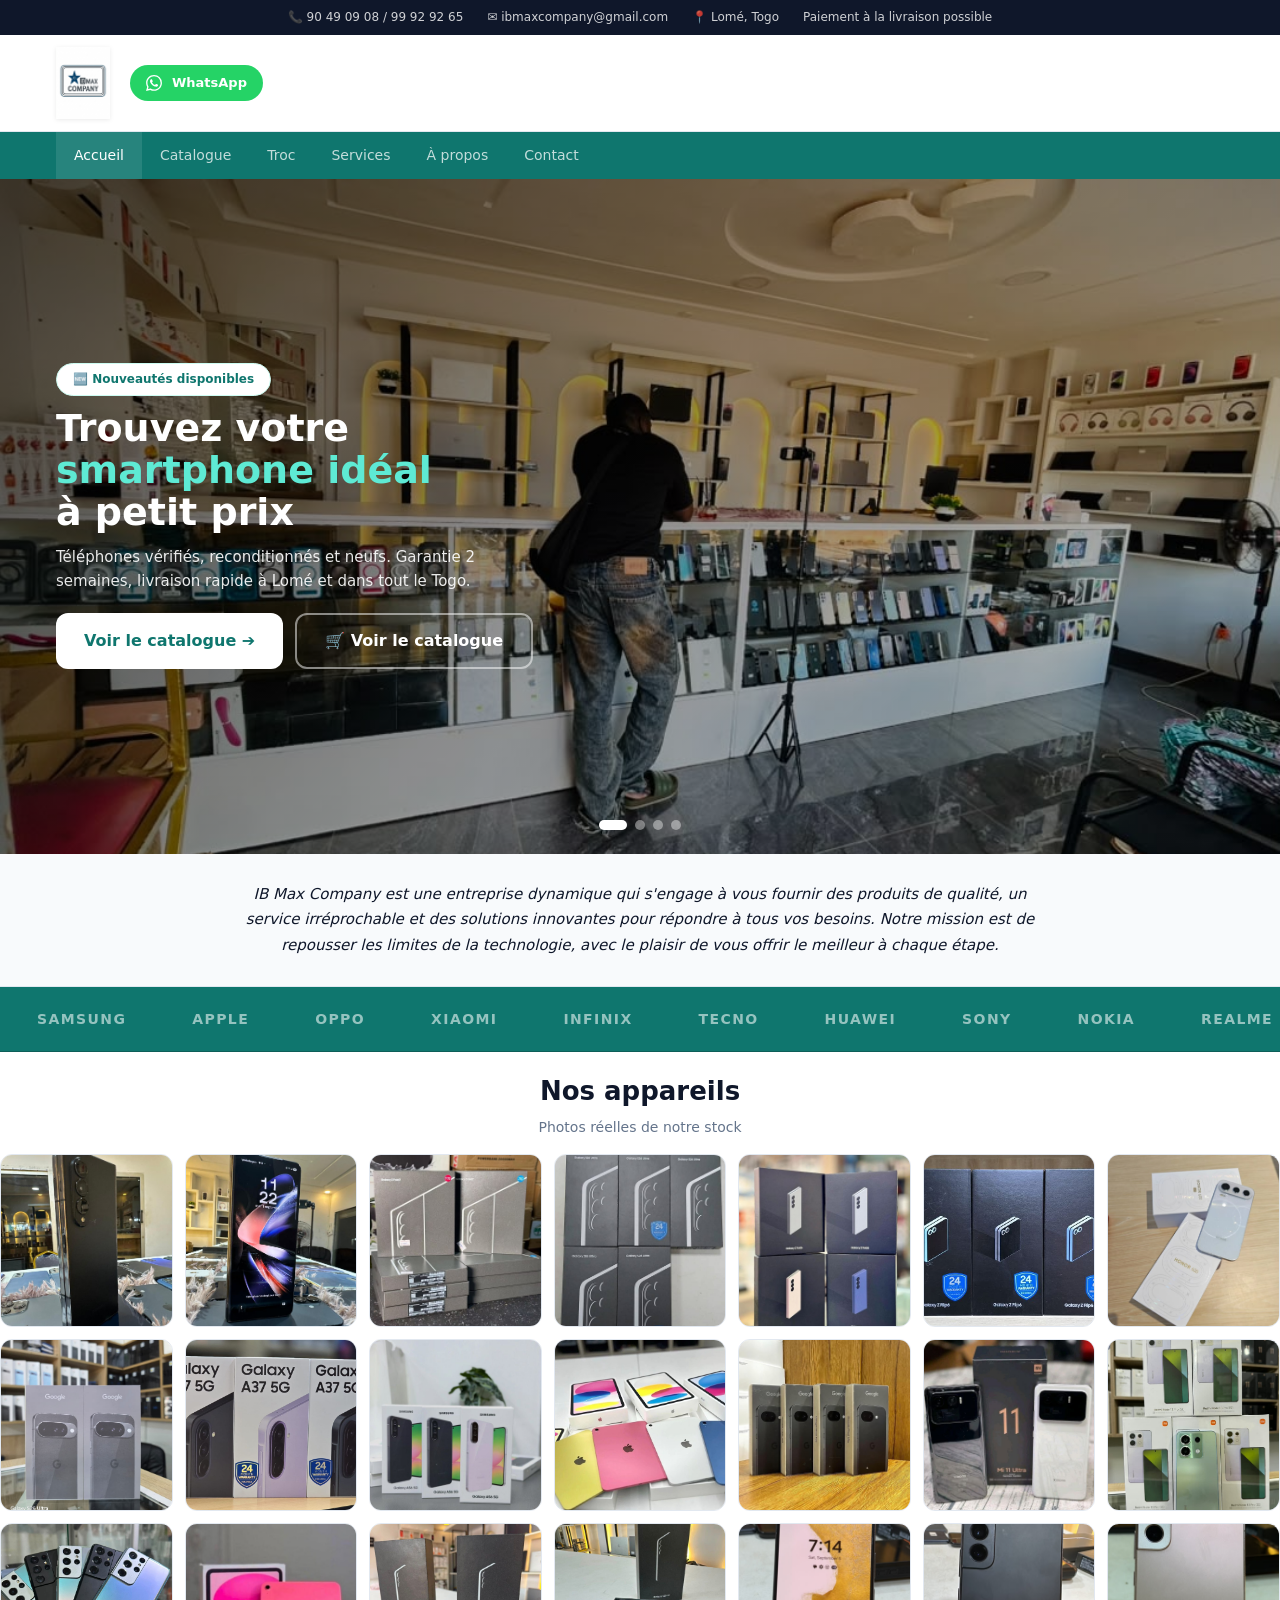
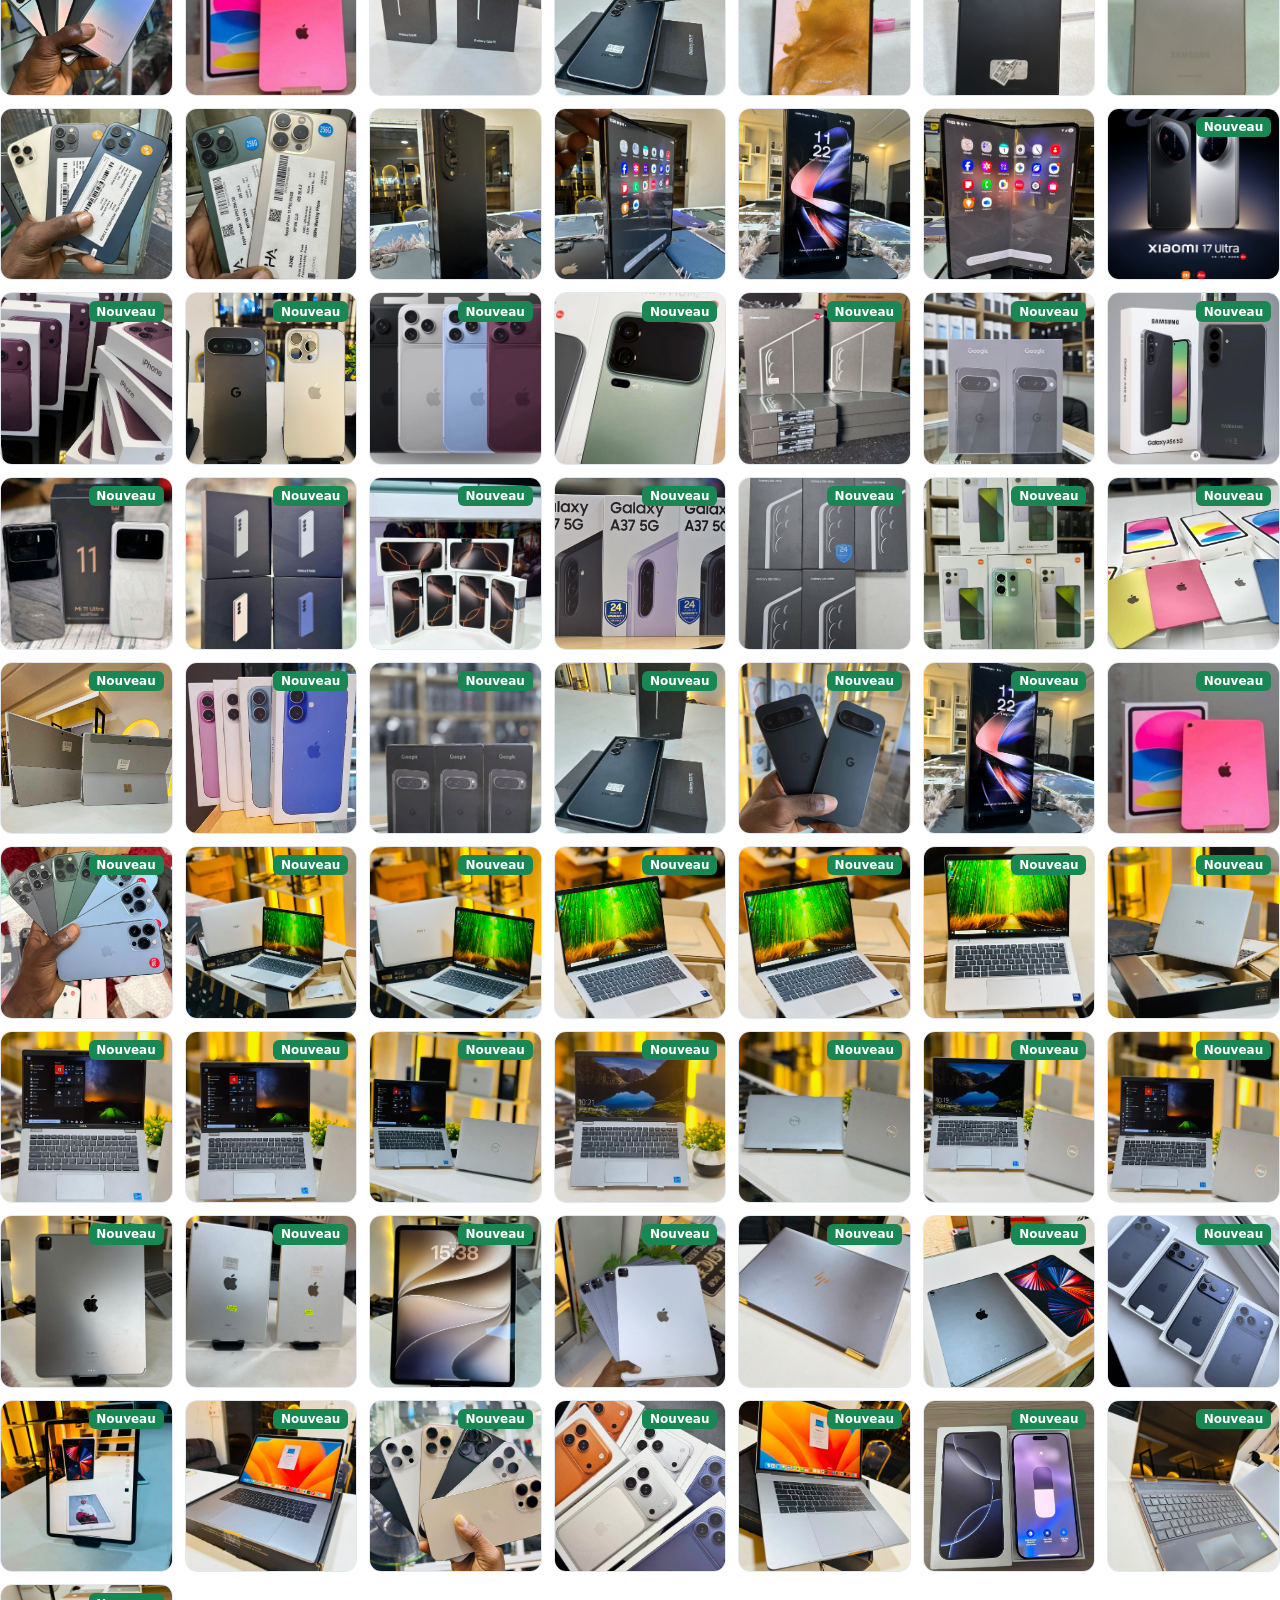
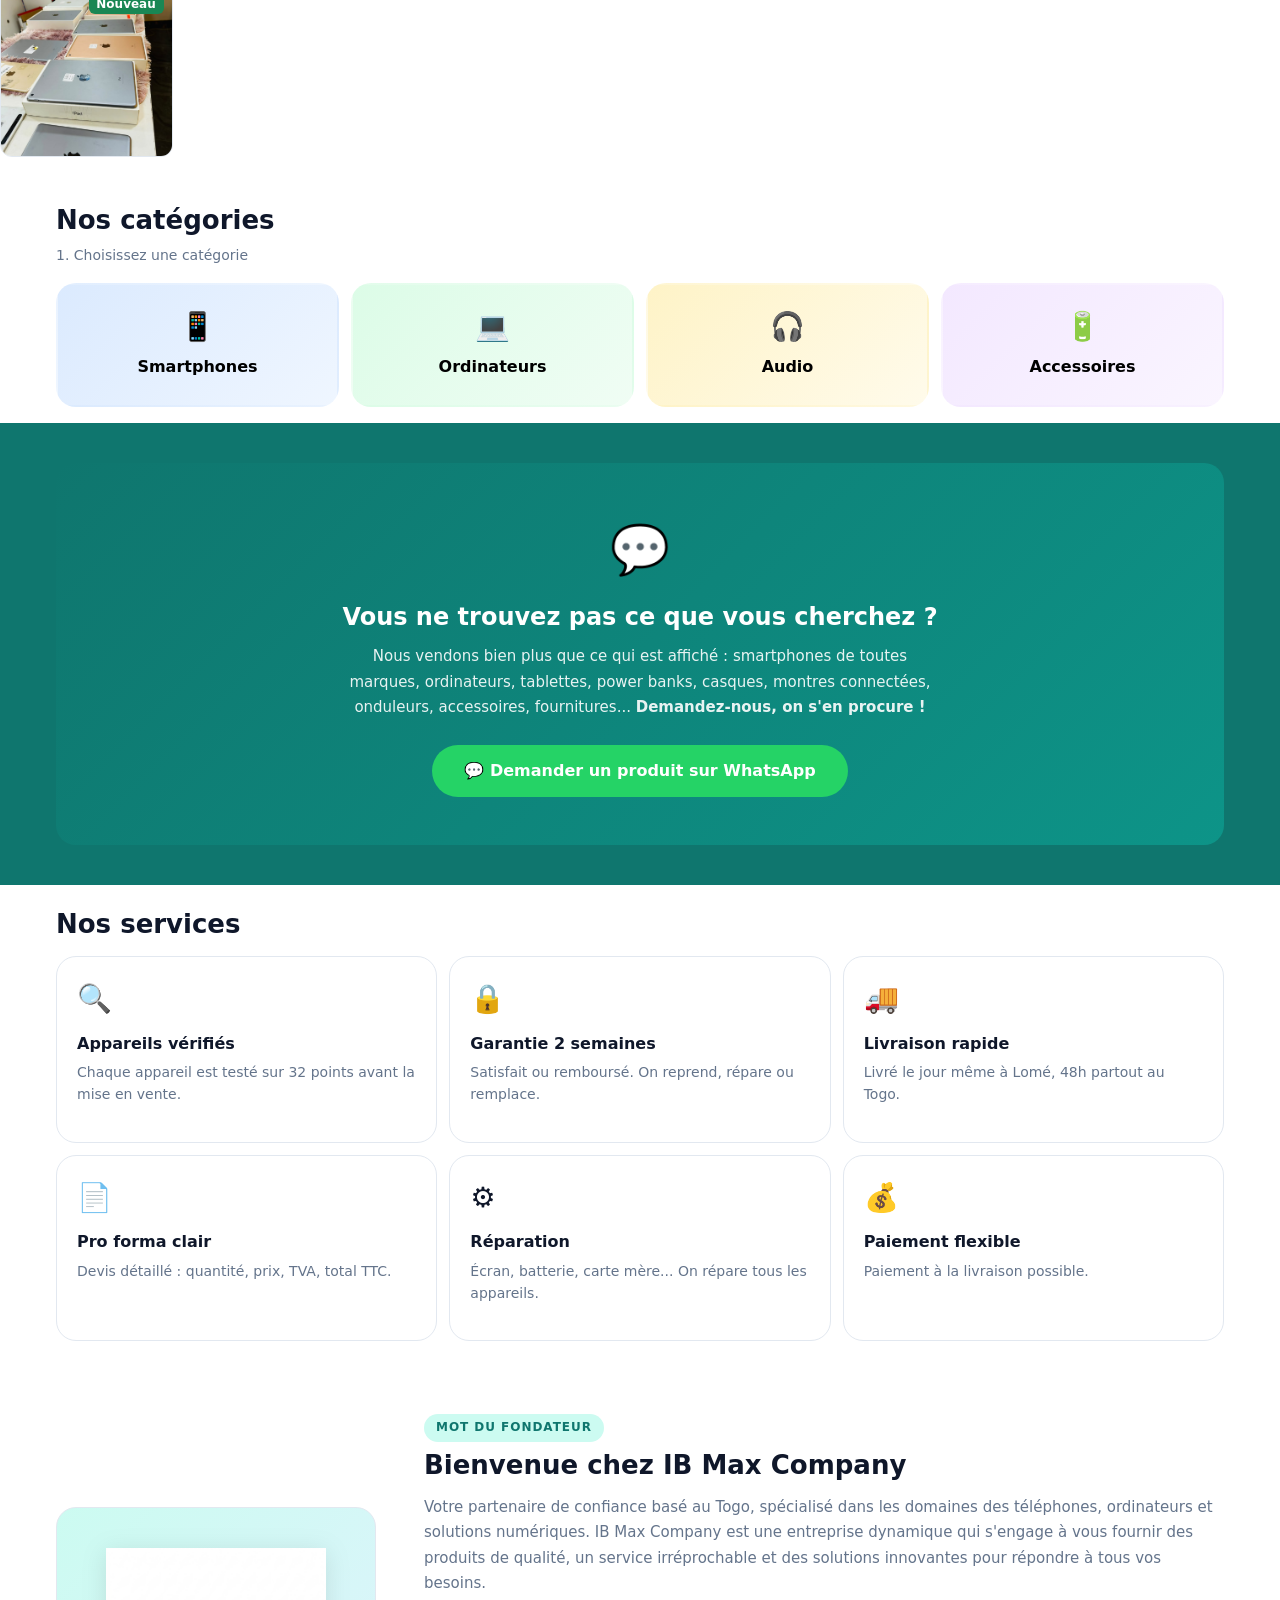
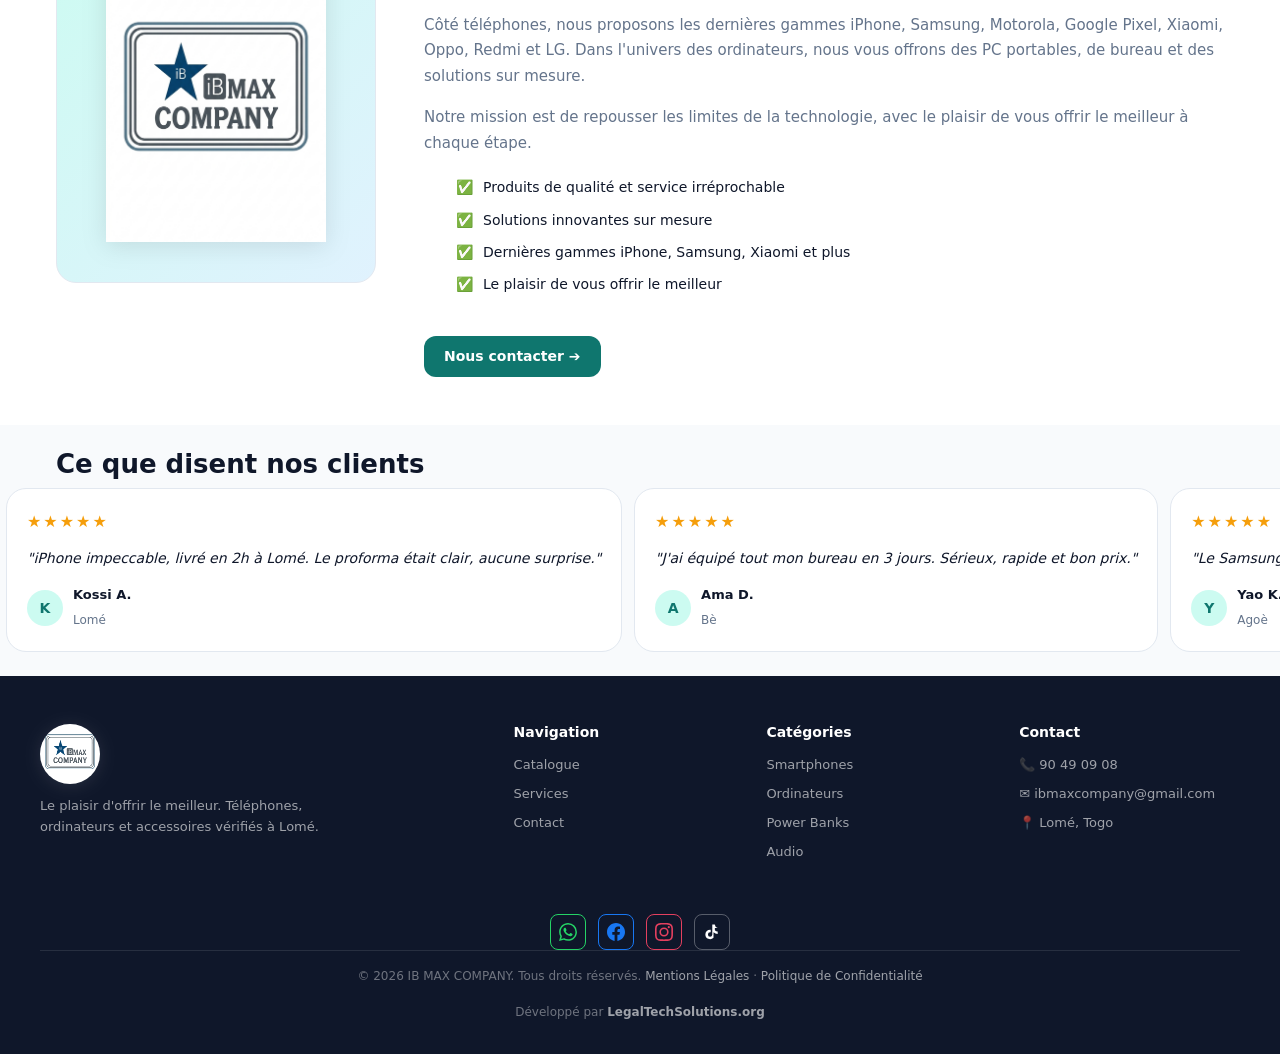
==== index.html @ f645262e "maj: credit footer legaltechsolutions.org avec lien" ====
﻿<!DOCTYPE html>
<html lang="fr">
<head>
  <meta charset="UTF-8">
  <meta name="viewport" content="width=device-width, initial-scale=1.0">
  <title>IB MAX COMPANY — Achat & Vente High-Tech à Lomé</title>
  <meta name="description" content="Téléphones reconditionnés et neufs, power banks, ordinateurs et accessoires à Lomé, Togo. Prix en FCFA, garantie 2 semaines, livraison rapide. Passez en boutique ou commandez sur WhatsApp.">
  <meta name="keywords" content="smartphone, téléphone, reconditionné, high-tech, Lomé, Togo, Samsung, iPhone, OPPO, Xiaomi, power bank, accessoire, IB MAX COMPANY">
  <meta name="author" content="IB MAX COMPANY">
  <meta name="robots" content="index, follow">
  <link rel="canonical" href="https://ibmaxcompany.netlify.app/index.html">
  <meta property="og:type" content="website">
  <meta property="og:site_name" content="IB MAX COMPANY">
  <meta property="og:title" content="IB MAX COMPANY — Achat & Vente High-Tech à Lomé">
  <meta property="og:description" content="Téléphones reconditionnés et neufs, power banks, ordinateurs et accessoires à Lomé, Togo. Prix en FCFA, garantie 2 semaines, livraison rapide. Passez en boutique ou commandez sur WhatsApp.">
  <meta property="og:url" content="https://ibmaxcompany.netlify.app/index.html">
  <meta property="og:image" content="https://ibmaxcompany.netlify.app/images/background/WhatsApp%20Image%202026-09-11%20at%2018.23.50.jpeg">
  <meta name="twitter:card" content="summary_large_image">
  <meta name="twitter:title" content="IB MAX COMPANY — Achat & Vente High-Tech à Lomé">
  <meta name="twitter:description" content="Téléphones reconditionnés et neufs, power banks, ordinateurs et accessoires à Lomé, Togo. Prix en FCFA, garantie 2 semaines, livraison rapide. Passez en boutique ou commandez sur WhatsApp.">
  <meta name="twitter:image" content="https://ibmaxcompany.netlify.app/images/background/WhatsApp%20Image%202026-09-11%20at%2018.23.50.jpeg">
  <link href="https://cdn.jsdelivr.net/npm/bootstrap@5.3.3/dist/css/bootstrap.min.css" rel="stylesheet" integrity="sha384-Q6E9RHvbIyZFJoft+2mJbSeEWLFvd7uxIpdDDKzkvWJcYGk1H1aTRyFNt8iBB7eI" crossorigin="anonymous">
  <link rel="stylesheet" href="style.css">
  <link rel="icon" type="image/png" href="images/logo/logo.png">
  <meta name="theme-color" content="#0f766e">
  <link rel="preconnect" href="https://fonts.googleapis.com">
  <link rel="preconnect" href="https://fonts.gstatic.com" crossorigin>
  <link href="https://fonts.googleapis.com/css2?family=Poppins:wght@600;700;800&family=Inter:wght@400;500;600;700&display=swap" rel="stylesheet">
  <meta http-equiv="Content-Security-Policy" content="default-src 'self'; script-src 'self'; style-src 'self' 'unsafe-inline' https://cdn.jsdelivr.net https://fonts.googleapis.com https://fonts.gstatic.com; img-src 'self' https://images.pexels.com data:; font-src 'self' https://cdn.jsdelivr.net https://fonts.googleapis.com https://fonts.gstatic.com; connect-src 'self' https://wa.me https://www.facebook.com https://www.instagram.com; frame-src https://www.google.com https://www.youtube.com;">
  <script type="application/ld+json">
  {
    "@context": "https://schema.org",
    "@type": "LocalBusiness",
    "name": "IB MAX COMPANY",
    "description": "Achat et vente de smartphones reconditionnés et neufs, power banks, ordinateurs et accessoires high-tech à Lomé, Togo.",
    "url": "https://ibmaxcompany.netlify.app",
    "telephone": "+22890490908",
    "email": "ibmaxcompany@gmail.com",
    "address": {
      "@type": "PostalAddress",
      "addressLocality": "Lomé",
      "addressCountry": "TG"
    },
    "sameAs": [
      "https://www.facebook.com/share/1EzmM8azvQ/?mibextid=wwXIfr",
      "https://www.instagram.com/ibmax_company"
    ],
    "openingHours": "Mo-Sa 09:00-19:00"
  }
  </script>
</head>
<body>

  <div class="topbar"><div class="container topbar-inner"><span>&#128222; 90 49 09 08 / 99 92 92 65</span><span>&#9993; ibmaxcompany@gmail.com</span><span>&#128205; Lomé, Togo</span><span>Paiement à la livraison possible</span></div></div>

  <header class="header"><div class="container header-inner"><a href="index.html" class="logo"><img src="images/logo/logo.png" alt="IB MAX COMPANY" class="logo-img"></a><div class="header-actions"><a href="https://wa.me/22890490908" target="_blank" rel="noopener noreferrer" class="btn btn-whatsapp btn-sm-header"><svg viewBox="0 0 24 24" width="16" height="16" style="vertical-align:middle;margin-right:4px;fill:#fff;"><path d="M17.472 14.382c-.297-.149-1.758-.867-2.03-.967-.273-.099-.471-.148-.67.15-.197.297-.767.966-.94 1.164-.173.199-.347.223-.644.075-.297-.15-1.255-.463-2.39-1.475-.883-.788-1.48-1.761-1.653-2.059-.173-.297-.018-.458.13-.606.134-.133.298-.347.446-.52.149-.174.198-.298.298-.497.099-.198.05-.371-.025-.52-.075-.149-.669-1.612-.916-2.207-.242-.579-.487-.5-.669-.51-.173-.008-.371-.01-.57-.01-.198 0-.52.074-.792.372-.272.297-1.04 1.016-1.04 2.479 0 1.462 1.065 2.875 1.213 3.074.149.198 2.096 3.2 5.077 4.487.709.306 1.262.489 1.694.625.712.227 1.36.195 1.871.118.571-.085 1.758-.719 2.006-1.413.248-.694.248-1.289.173-1.413-.074-.124-.272-.198-.57-.347m-5.421 7.403h-.004a9.87 9.87 0 01-5.031-1.378l-.361-.214-3.741.982.998-3.648-.235-.374a9.86 9.86 0 01-1.51-5.26c.001-5.45 4.436-9.884 9.888-9.884 2.64 0 5.122 1.03 6.988 2.898a9.825 9.825 0 012.893 6.994c-.003 5.45-4.437 9.884-9.885 9.884m8.413-18.297A11.815 11.815 0 0012.05 0C5.495 0 .16 5.335.157 11.892c0 2.096.547 4.142 1.588 5.945L.057 24l6.305-1.654a11.882 11.882 0 005.683 1.448h.005c6.554 0 11.89-5.335 11.893-11.893a11.821 11.821 0 00-3.48-8.413z"/></svg> WhatsApp</a></div><button class="menu-toggle" id="menuToggle"><span></span><span></span><span></span></button></div></header>

  <nav class="main-nav" id="mainNav"><div class="container nav-inner"><a href="index.html" class="nav-link active">Accueil</a><a href="catalogue.html" class="nav-link">Catalogue</a><a href="troc.html" class="nav-link">Troc</a><a href="services.html" class="nav-link">Services</a><a href="index.html#apropos" class="nav-link">À propos</a><a href="contact.html" class="nav-link">Contact</a></div></nav>
  <div class="nav-overlay" id="navOverlay"></div>

  <main>

    <!-- ── Hero Slideshow ── -->
    <section class="hero-slideshow">
      <div class="slideshow-bg">
        <div class="slide active" style="background-image: url('images/background/WhatsApp%20Image%202026-09-11%20at%2014.42.54.jpeg')"></div>
        <div class="slide" style="background-image: url('images/background/WhatsApp%20Image%202026-09-11%20at%2018.23.50.jpeg')"></div>
        <div class="slide" style="background-image: url('images/background/WhatsApp%20Image%202026-09-11%20at%2018.25.41.jpeg')"></div>
        <div class="slide" style="background-image: url('images/background/WhatsApp%20Image%202026-09-11%20at%2018.28.45.jpeg')"></div>
      </div>
      <div class="slideshow-overlay"></div>
      <div class="container hero-content">
        <span class="hero-badge">&#127381; Nouveautés disponibles</span>
        <h1>Trouvez votre<br><span class="highlight">smartphone idéal</span><br>à petit prix</h1>
        <p>Téléphones vérifiés, reconditionnés et neufs. Garantie 2 semaines, livraison rapide à Lomé et dans tout le Togo.</p>
        <div class="hero-btns">
          <a href="catalogue.html" class="btn btn-white btn-lg">Voir le catalogue &#10132;</a>
          <a href="catalogue.html" class="btn btn-outline-white btn-lg">&#128722; Voir le catalogue</a>
        </div>
      </div>
      <div class="slideshow-dots" id="slideshowDots"></div>
    </section>

    <!-- ── Mot du fondateur ── -->
    <section class="founder-intro">
      <div class="container">
        <p>IB Max Company est une entreprise dynamique qui s'engage à vous fournir des produits de qualité, un service irréprochable et des solutions innovantes pour répondre à tous vos besoins. Notre mission est de repousser les limites de la technologie, avec le plaisir de vous offrir le meilleur à chaque étape.</p>
      </div>
    </section>

    <!-- ── Marques ── -->
    <section class="brands">
      <div class="brands-track">
        <div class="brands-slide">
          <span class="brand-item">SAMSUNG</span>
          <span class="brand-item">APPLE</span>
          <span class="brand-item">OPPO</span>
          <span class="brand-item">XIAOMI</span>
          <span class="brand-item">INFINIX</span>
          <span class="brand-item">TECNO</span>
          <span class="brand-item">HUAWEI</span>
          <span class="brand-item">SONY</span>
          <span class="brand-item">NOKIA</span>
          <span class="brand-item">REALME</span>
          <span class="brand-item">MOTOROLA</span>
          <span class="brand-item">NOTHING</span>
          <span class="brand-item">HONOR</span>
          <span class="brand-item">ASUS</span>
          <span class="brand-item">ONEPLUS</span>
          <span class="brand-item">BLACKVIEW</span>
          <span class="brand-item">ULEFONE</span>
          <span class="brand-item">DOOGEE</span>
          <span class="brand-item">OUKITEL</span>
          <span class="brand-item">ZTE</span>
          <span class="brand-item">VIVO</span>
          <span class="brand-item">MEIZU</span>
          <span class="brand-item">GOOGLE</span>
          <span class="brand-item">ALCATEL</span>
          <span class="brand-item">ITEL</span>
        </div>
        <div class="brands-slide">
          <span class="brand-item">SAMSUNG</span>
          <span class="brand-item">APPLE</span>
          <span class="brand-item">OPPO</span>
          <span class="brand-item">XIAOMI</span>
          <span class="brand-item">INFINIX</span>
          <span class="brand-item">TECNO</span>
          <span class="brand-item">HUAWEI</span>
          <span class="brand-item">SONY</span>
          <span class="brand-item">NOKIA</span>
          <span class="brand-item">REALME</span>
          <span class="brand-item">MOTOROLA</span>
          <span class="brand-item">NOTHING</span>
          <span class="brand-item">HONOR</span>
          <span class="brand-item">ASUS</span>
          <span class="brand-item">ONEPLUS</span>
          <span class="brand-item">BLACKVIEW</span>
          <span class="brand-item">ULEFONE</span>
          <span class="brand-item">DOOGEE</span>
          <span class="brand-item">OUKITEL</span>
          <span class="brand-item">ZTE</span>
          <span class="brand-item">VIVO</span>
          <span class="brand-item">MEIZU</span>
          <span class="brand-item">GOOGLE</span>
          <span class="brand-item">ALCATEL</span>
          <span class="brand-item">ITEL</span>
        </div>
      </div>
    </section>

    <!-- ── Nos appareils ── -->
    <section class="real-photos">
      <div class="container">
        <h2 class="section-title">Nos appareils</h2>
        <p class="section-sub">Photos réelles de notre stock</p>
      </div>
      <div class="gallery-wrap">
        <div class="gallery-track" id="galleryTrack">
          <div class="gallery-item" data-name="Photo #1" data-brand="Appareil" data-ref="PHOTO-01"><span class="gallery-num">1</span><img src="images/devices/WhatsApp%20Image%202026-09-03%20at%2001.45.47%20(1).jpeg" alt="Appareil" loading="lazy"></div>
          <div class="gallery-item" data-name="Photo #2" data-brand="Appareil" data-ref="PHOTO-02"><span class="gallery-num">2</span><img src="images/devices/WhatsApp%20Image%202026-09-03%20at%2001.45.47.jpeg" alt="Appareil" loading="lazy"></div>
          <div class="gallery-item" data-name="Photo #3" data-brand="Appareil" data-ref="PHOTO-03"><span class="gallery-num">3</span><img src="images/devices/WhatsApp%20Image%202026-09-07%20at%2016.29.17.jpeg" alt="Appareil" loading="lazy"></div>
          <div class="gallery-item" data-name="Photo #4" data-brand="Appareil" data-ref="PHOTO-04"><span class="gallery-num">4</span><img src="images/devices/WhatsApp%20Image%202026-09-07%20at%2016.33.09.jpeg" alt="Appareil" loading="lazy"></div>
          <div class="gallery-item" data-name="Photo #5" data-brand="Appareil" data-ref="PHOTO-05"><span class="gallery-num">5</span><img src="images/devices/WhatsApp%20Image%202026-09-07%20at%2016.35.29.jpeg" alt="Appareil" loading="lazy"></div>
          <div class="gallery-item" data-name="Photo #6" data-brand="Appareil" data-ref="PHOTO-06"><span class="gallery-num">6</span><img src="images/devices/WhatsApp%20Image%202026-09-07%20at%2016.38.33.jpeg" alt="Appareil" loading="lazy"></div>
          <div class="gallery-item" data-name="Photo #7" data-brand="Appareil" data-ref="PHOTO-07"><span class="gallery-num">7</span><img src="images/devices/WhatsApp%20Image%202026-09-07%20at%2016.46.16.jpeg" alt="Appareil" loading="lazy"></div>
          <div class="gallery-item" data-name="Photo #8" data-brand="Appareil" data-ref="PHOTO-08"><span class="gallery-num">8</span><img src="images/devices/WhatsApp%20Image%202026-09-07%20at%2016.46.35.jpeg" alt="Appareil" loading="lazy"></div>
          <div class="gallery-item" data-name="Photo #9" data-brand="Appareil" data-ref="PHOTO-09"><span class="gallery-num">9</span><img src="images/devices/WhatsApp%20Image%202026-09-07%20at%2016.46.51.jpeg" alt="Appareil" loading="lazy"></div>
          <div class="gallery-item" data-name="Photo #10" data-brand="Appareil" data-ref="PHOTO-10"><span class="gallery-num">10</span><img src="images/devices/WhatsApp%20Image%202026-09-07%20at%2016.47.09.jpeg" alt="Appareil" loading="lazy"></div>
          <div class="gallery-item" data-name="Photo #11" data-brand="Appareil" data-ref="PHOTO-11"><span class="gallery-num">11</span><img src="images/devices/WhatsApp%20Image%202026-09-07%20at%2016.47.52.jpeg" alt="Appareil" loading="lazy"></div>
          <div class="gallery-item" data-name="Photo #12" data-brand="Appareil" data-ref="PHOTO-12"><span class="gallery-num">12</span><img src="images/devices/WhatsApp%20Image%202026-09-07%20at%2016.47.53%20(1).jpeg" alt="Appareil" loading="lazy"></div>
          <div class="gallery-item" data-name="Photo #13" data-brand="Appareil" data-ref="PHOTO-13"><span class="gallery-num">13</span><img src="images/devices/WhatsApp%20Image%202026-09-07%20at%2016.47.53.jpeg" alt="Appareil" loading="lazy"></div>
          <div class="gallery-item" data-name="Photo #14" data-brand="Appareil" data-ref="PHOTO-14"><span class="gallery-num">14</span><img src="images/devices/WhatsApp%20Image%202026-09-07%20at%2016.49.15.jpeg" alt="Appareil" loading="lazy"></div>
          <div class="gallery-item" data-name="Photo #15" data-brand="Appareil" data-ref="PHOTO-15"><span class="gallery-num">15</span><img src="images/devices/WhatsApp%20Image%202026-09-07%20at%2016.49.39.jpeg" alt="Appareil" loading="lazy"></div>
          <div class="gallery-item" data-name="Photo #16" data-brand="Appareil" data-ref="PHOTO-16"><span class="gallery-num">16</span><img src="images/devices/WhatsApp%20Image%202026-09-07%20at%2016.50.20.jpeg" alt="Appareil" loading="lazy"></div>
          <div class="gallery-item" data-name="Photo #17" data-brand="Appareil" data-ref="PHOTO-17"><span class="gallery-num">17</span><img src="images/devices/WhatsApp%20Image%202026-09-07%20at%2016.50.51.jpeg" alt="Appareil" loading="lazy"></div>
          <div class="gallery-item" data-name="Photo #18" data-brand="Appareil" data-ref="PHOTO-18"><span class="gallery-num">18</span><img src="images/devices/WhatsApp%20Image%202026-09-07%20at%2016.50.52.jpeg" alt="Appareil" loading="lazy"></div>
          <div class="gallery-item" data-name="Photo #19" data-brand="Appareil" data-ref="PHOTO-19"><span class="gallery-num">19</span><img src="images/devices/WhatsApp%20Image%202026-09-07%20at%2016.51.14%20(1).jpeg" alt="Appareil" loading="lazy"></div>
          <div class="gallery-item" data-name="Photo #20" data-brand="Appareil" data-ref="PHOTO-20"><span class="gallery-num">20</span><img src="images/devices/WhatsApp%20Image%202026-09-07%20at%2016.51.14.jpeg" alt="Appareil" loading="lazy"></div>
          <div class="gallery-item" data-name="Photo #21" data-brand="Appareil" data-ref="PHOTO-21"><span class="gallery-num">21</span><img src="images/devices/WhatsApp%20Image%202026-09-07%20at%2016.51.15.jpeg" alt="Appareil" loading="lazy"></div>
          <div class="gallery-item" data-name="Photo #22" data-brand="Appareil" data-ref="PHOTO-22"><span class="gallery-num">22</span><img src="images/devices/WhatsApp%20Image%202026-09-07%20at%2016.51.48.jpeg" alt="Appareil" loading="lazy"></div>
          <div class="gallery-item" data-name="Photo #23" data-brand="Appareil" data-ref="PHOTO-23"><span class="gallery-num">23</span><img src="images/devices/WhatsApp%20Image%202026-09-07%20at%2016.52.09.jpeg" alt="Appareil" loading="lazy"></div>
          <div class="gallery-item" data-name="Photo #24" data-brand="Appareil" data-ref="PHOTO-24"><span class="gallery-num">24</span><img src="images/devices/WhatsApp%20Image%202026-09-07%20at%2017.15.21.jpeg" alt="Appareil" loading="lazy"></div>
          <div class="gallery-item" data-name="Photo #25" data-brand="Appareil" data-ref="PHOTO-25"><span class="gallery-num">25</span><img src="images/devices/WhatsApp%20Image%202026-09-07%20at%2017.15.22.jpeg" alt="Appareil" loading="lazy"></div>
          <div class="gallery-item" data-name="Photo #26" data-brand="Appareil" data-ref="PHOTO-26"><span class="gallery-num">26</span><img src="images/devices/WhatsApp%20Image%202026-09-07%20at%2017.15.23%20(1).jpeg" alt="Appareil" loading="lazy"></div>
          <div class="gallery-item" data-name="Photo #27" data-brand="Appareil" data-ref="PHOTO-27"><span class="gallery-num">27</span><img src="images/devices/WhatsApp%20Image%202026-09-07%20at%2017.15.23.jpeg" alt="Appareil" loading="lazy"></div>
          <div class="gallery-item" data-name="Photo #28" data-brand="Appareil" data-ref="PHOTO-28"><span class="gallery-num">28</span><span class="badge bg-success position-absolute" style="top:8px;right:8px;z-index:2;">Nouveau</span><img src="images/devices/WhatsApp%20Image%202026-09-11%20at%2014.42.59%20(1).jpeg" alt="Appareil" loading="lazy"></div>
          <div class="gallery-item" data-name="Photo #29" data-brand="Appareil" data-ref="PHOTO-29"><span class="gallery-num">29</span><span class="badge bg-success position-absolute" style="top:8px;right:8px;z-index:2;">Nouveau</span><img src="images/devices/WhatsApp%20Image%202026-09-11%20at%2014.42.59%20(2).jpeg" alt="Appareil" loading="lazy"></div>
          <div class="gallery-item" data-name="Photo #30" data-brand="Appareil" data-ref="PHOTO-30"><span class="gallery-num">30</span><span class="badge bg-success position-absolute" style="top:8px;right:8px;z-index:2;">Nouveau</span><img src="images/devices/WhatsApp%20Image%202026-09-11%20at%2014.42.59%20(3).jpeg" alt="Appareil" loading="lazy"></div>
          <div class="gallery-item" data-name="Photo #31" data-brand="Appareil" data-ref="PHOTO-31"><span class="gallery-num">31</span><span class="badge bg-success position-absolute" style="top:8px;right:8px;z-index:2;">Nouveau</span><img src="images/devices/WhatsApp%20Image%202026-09-11%20at%2014.42.59.jpeg" alt="Appareil" loading="lazy"></div>
          <div class="gallery-item" data-name="Photo #32" data-brand="Appareil" data-ref="PHOTO-32"><span class="gallery-num">32</span><span class="badge bg-success position-absolute" style="top:8px;right:8px;z-index:2;">Nouveau</span><img src="images/devices/WhatsApp%20Image%202026-09-11%20at%2014.43.00%20(1).jpeg" alt="Appareil" loading="lazy"></div>
          <div class="gallery-item" data-name="Photo #33" data-brand="Appareil" data-ref="PHOTO-33"><span class="gallery-num">33</span><span class="badge bg-success position-absolute" style="top:8px;right:8px;z-index:2;">Nouveau</span><img src="images/devices/WhatsApp%20Image%202026-09-11%20at%2014.43.00%20(2).jpeg" alt="Appareil" loading="lazy"></div>
          <div class="gallery-item" data-name="Photo #34" data-brand="Appareil" data-ref="PHOTO-34"><span class="gallery-num">34</span><span class="badge bg-success position-absolute" style="top:8px;right:8px;z-index:2;">Nouveau</span><img src="images/devices/WhatsApp%20Image%202026-09-11%20at%2014.43.00%20(3).jpeg" alt="Appareil" loading="lazy"></div>
          <div class="gallery-item" data-name="Photo #35" data-brand="Appareil" data-ref="PHOTO-35"><span class="gallery-num">35</span><span class="badge bg-success position-absolute" style="top:8px;right:8px;z-index:2;">Nouveau</span><img src="images/devices/WhatsApp%20Image%202026-09-11%20at%2014.43.00.jpeg" alt="Appareil" loading="lazy"></div>
          <div class="gallery-item" data-name="Photo #36" data-brand="Appareil" data-ref="PHOTO-36"><span class="gallery-num">36</span><span class="badge bg-success position-absolute" style="top:8px;right:8px;z-index:2;">Nouveau</span><img src="images/devices/WhatsApp%20Image%202026-09-11%20at%2014.43.01%20(1).jpeg" alt="Appareil" loading="lazy"></div>
          <div class="gallery-item" data-name="Photo #37" data-brand="Appareil" data-ref="PHOTO-37"><span class="gallery-num">37</span><span class="badge bg-success position-absolute" style="top:8px;right:8px;z-index:2;">Nouveau</span><img src="images/devices/WhatsApp%20Image%202026-09-11%20at%2014.43.01%20(2).jpeg" alt="Appareil" loading="lazy"></div>
          <div class="gallery-item" data-name="Photo #38" data-brand="Appareil" data-ref="PHOTO-38"><span class="gallery-num">38</span><span class="badge bg-success position-absolute" style="top:8px;right:8px;z-index:2;">Nouveau</span><img src="images/devices/WhatsApp%20Image%202026-09-11%20at%2014.43.01%20(3).jpeg" alt="Appareil" loading="lazy"></div>
          <div class="gallery-item" data-name="Photo #39" data-brand="Appareil" data-ref="PHOTO-39"><span class="gallery-num">39</span><span class="badge bg-success position-absolute" style="top:8px;right:8px;z-index:2;">Nouveau</span><img src="images/devices/WhatsApp%20Image%202026-09-11%20at%2014.43.01%20(4).jpeg" alt="Appareil" loading="lazy"></div>
          <div class="gallery-item" data-name="Photo #40" data-brand="Appareil" data-ref="PHOTO-40"><span class="gallery-num">40</span><span class="badge bg-success position-absolute" style="top:8px;right:8px;z-index:2;">Nouveau</span><img src="images/devices/WhatsApp%20Image%202026-09-11%20at%2014.43.01.jpeg" alt="Appareil" loading="lazy"></div>
          <div class="gallery-item" data-name="Photo #41" data-brand="Appareil" data-ref="PHOTO-41"><span class="gallery-num">41</span><span class="badge bg-success position-absolute" style="top:8px;right:8px;z-index:2;">Nouveau</span><img src="images/devices/WhatsApp%20Image%202026-09-11%20at%2014.43.02%20(1).jpeg" alt="Appareil" loading="lazy"></div>
          <div class="gallery-item" data-name="Photo #42" data-brand="Appareil" data-ref="PHOTO-42"><span class="gallery-num">42</span><span class="badge bg-success position-absolute" style="top:8px;right:8px;z-index:2;">Nouveau</span><img src="images/devices/WhatsApp%20Image%202026-09-11%20at%2014.43.02%20(2).jpeg" alt="Appareil" loading="lazy"></div>
          <div class="gallery-item" data-name="Photo #43" data-brand="Appareil" data-ref="PHOTO-43"><span class="gallery-num">43</span><span class="badge bg-success position-absolute" style="top:8px;right:8px;z-index:2;">Nouveau</span><img src="images/devices/WhatsApp%20Image%202026-09-11%20at%2014.43.02%20(3).jpeg" alt="Appareil" loading="lazy"></div>
          <div class="gallery-item" data-name="Photo #44" data-brand="Appareil" data-ref="PHOTO-44"><span class="gallery-num">44</span><span class="badge bg-success position-absolute" style="top:8px;right:8px;z-index:2;">Nouveau</span><img src="images/devices/WhatsApp%20Image%202026-09-11%20at%2014.43.02%20(4).jpeg" alt="Appareil" loading="lazy"></div>
          <div class="gallery-item" data-name="Photo #45" data-brand="Appareil" data-ref="PHOTO-45"><span class="gallery-num">45</span><span class="badge bg-success position-absolute" style="top:8px;right:8px;z-index:2;">Nouveau</span><img src="images/devices/WhatsApp%20Image%202026-09-11%20at%2014.43.02.jpeg" alt="Appareil" loading="lazy"></div>
          <div class="gallery-item" data-name="Photo #46" data-brand="Appareil" data-ref="PHOTO-46"><span class="gallery-num">46</span><span class="badge bg-success position-absolute" style="top:8px;right:8px;z-index:2;">Nouveau</span><img src="images/devices/WhatsApp%20Image%202026-09-11%20at%2014.43.03%20(1).jpeg" alt="Appareil" loading="lazy"></div>
          <div class="gallery-item" data-name="Photo #47" data-brand="Appareil" data-ref="PHOTO-47"><span class="gallery-num">47</span><span class="badge bg-success position-absolute" style="top:8px;right:8px;z-index:2;">Nouveau</span><img src="images/devices/WhatsApp%20Image%202026-09-11%20at%2014.43.03%20(2).jpeg" alt="Appareil" loading="lazy"></div>
          <div class="gallery-item" data-name="Photo #48" data-brand="Appareil" data-ref="PHOTO-48"><span class="gallery-num">48</span><span class="badge bg-success position-absolute" style="top:8px;right:8px;z-index:2;">Nouveau</span><img src="images/devices/WhatsApp%20Image%202026-09-11%20at%2014.43.03%20(3).jpeg" alt="Appareil" loading="lazy"></div>
          <div class="gallery-item" data-name="Photo #49" data-brand="Appareil" data-ref="PHOTO-49"><span class="gallery-num">49</span><span class="badge bg-success position-absolute" style="top:8px;right:8px;z-index:2;">Nouveau</span><img src="images/devices/WhatsApp%20Image%202026-09-11%20at%2014.43.03.jpeg" alt="Appareil" loading="lazy"></div>
          <div class="gallery-item" data-name="Photo #50" data-brand="Appareil" data-ref="PHOTO-50"><span class="gallery-num">50</span><span class="badge bg-success position-absolute" style="top:8px;right:8px;z-index:2;">Nouveau</span><img src="images/devices/WhatsApp%20Image%202026-09-11%20at%2014.43.04.jpeg" alt="Appareil" loading="lazy"></div>
          <div class="gallery-item" data-name="Photo #51" data-brand="Appareil" data-ref="PHOTO-51"><span class="gallery-num">51</span><span class="badge bg-success position-absolute" style="top:8px;right:8px;z-index:2;">Nouveau</span><img src="images/devices/WhatsApp%20Image%202026-09-11%20at%2015.27.27%20(1).jpeg" alt="Appareil" loading="lazy"></div>
          <div class="gallery-item" data-name="Photo #52" data-brand="Appareil" data-ref="PHOTO-52"><span class="gallery-num">52</span><span class="badge bg-success position-absolute" style="top:8px;right:8px;z-index:2;">Nouveau</span><img src="images/devices/WhatsApp%20Image%202026-09-11%20at%2015.27.27%20(2).jpeg" alt="Appareil" loading="lazy"></div>
          <div class="gallery-item" data-name="Photo #53" data-brand="Appareil" data-ref="PHOTO-53"><span class="gallery-num">53</span><span class="badge bg-success position-absolute" style="top:8px;right:8px;z-index:2;">Nouveau</span><img src="images/devices/WhatsApp%20Image%202026-09-11%20at%2015.27.27%20(3).jpeg" alt="Appareil" loading="lazy"></div>
          <div class="gallery-item" data-name="Photo #54" data-brand="Appareil" data-ref="PHOTO-54"><span class="gallery-num">54</span><span class="badge bg-success position-absolute" style="top:8px;right:8px;z-index:2;">Nouveau</span><img src="images/devices/WhatsApp%20Image%202026-09-11%20at%2015.27.27.jpeg" alt="Appareil" loading="lazy"></div>
          <div class="gallery-item" data-name="Photo #55" data-brand="Appareil" data-ref="PHOTO-55"><span class="gallery-num">55</span><span class="badge bg-success position-absolute" style="top:8px;right:8px;z-index:2;">Nouveau</span><img src="images/devices/WhatsApp%20Image%202026-09-11%20at%2015.27.28%20(1).jpeg" alt="Appareil" loading="lazy"></div>
          <div class="gallery-item" data-name="Photo #56" data-brand="Appareil" data-ref="PHOTO-56"><span class="gallery-num">56</span><span class="badge bg-success position-absolute" style="top:8px;right:8px;z-index:2;">Nouveau</span><img src="images/devices/WhatsApp%20Image%202026-09-11%20at%2015.27.28.jpeg" alt="Appareil" loading="lazy"></div>
          <div class="gallery-item" data-name="Photo #57" data-brand="Appareil" data-ref="PHOTO-57"><span class="gallery-num">57</span><span class="badge bg-success position-absolute" style="top:8px;right:8px;z-index:2;">Nouveau</span><img src="images/devices/WhatsApp%20Image%202026-09-11%20at%2015.34.45%20(1).jpeg" alt="Appareil" loading="lazy"></div>
          <div class="gallery-item" data-name="Photo #58" data-brand="Appareil" data-ref="PHOTO-58"><span class="gallery-num">58</span><span class="badge bg-success position-absolute" style="top:8px;right:8px;z-index:2;">Nouveau</span><img src="images/devices/WhatsApp%20Image%202026-09-11%20at%2015.34.45.jpeg" alt="Appareil" loading="lazy"></div>
          <div class="gallery-item" data-name="Photo #59" data-brand="Appareil" data-ref="PHOTO-59"><span class="gallery-num">59</span><span class="badge bg-success position-absolute" style="top:8px;right:8px;z-index:2;">Nouveau</span><img src="images/devices/WhatsApp%20Image%202026-09-11%20at%2015.34.46%20(1).jpeg" alt="Appareil" loading="lazy"></div>
          <div class="gallery-item" data-name="Photo #60" data-brand="Appareil" data-ref="PHOTO-60"><span class="gallery-num">60</span><span class="badge bg-success position-absolute" style="top:8px;right:8px;z-index:2;">Nouveau</span><img src="images/devices/WhatsApp%20Image%202026-09-11%20at%2015.34.46%20(2).jpeg" alt="Appareil" loading="lazy"></div>
          <div class="gallery-item" data-name="Photo #61" data-brand="Appareil" data-ref="PHOTO-61"><span class="gallery-num">61</span><span class="badge bg-success position-absolute" style="top:8px;right:8px;z-index:2;">Nouveau</span><img src="images/devices/WhatsApp%20Image%202026-09-11%20at%2015.34.46%20(3).jpeg" alt="Appareil" loading="lazy"></div>
          <div class="gallery-item" data-name="Photo #62" data-brand="Appareil" data-ref="PHOTO-62"><span class="gallery-num">62</span><span class="badge bg-success position-absolute" style="top:8px;right:8px;z-index:2;">Nouveau</span><img src="images/devices/WhatsApp%20Image%202026-09-11%20at%2015.34.46%20(4).jpeg" alt="Appareil" loading="lazy"></div>
          <div class="gallery-item" data-name="Photo #63" data-brand="Appareil" data-ref="PHOTO-63"><span class="gallery-num">63</span><span class="badge bg-success position-absolute" style="top:8px;right:8px;z-index:2;">Nouveau</span><img src="images/devices/WhatsApp%20Image%202026-09-11%20at%2015.34.46.jpeg" alt="Appareil" loading="lazy"></div>
          <div class="gallery-item" data-name="Photo #64" data-brand="Appareil" data-ref="PHOTO-64"><span class="gallery-num">64</span><span class="badge bg-success position-absolute" style="top:8px;right:8px;z-index:2;">Nouveau</span><img src="images/devices/WhatsApp%20Image%202026-09-11%20at%2015.47.50.jpeg" alt="Appareil" loading="lazy"></div>
          <div class="gallery-item" data-name="Photo #65" data-brand="Appareil" data-ref="PHOTO-65"><span class="gallery-num">65</span><span class="badge bg-success position-absolute" style="top:8px;right:8px;z-index:2;">Nouveau</span><img src="images/devices/WhatsApp%20Image%202026-09-11%20at%2015.47.51%20(1).jpeg" alt="Appareil" loading="lazy"></div>
          <div class="gallery-item" data-name="Photo #66" data-brand="Appareil" data-ref="PHOTO-66"><span class="gallery-num">66</span><span class="badge bg-success position-absolute" style="top:8px;right:8px;z-index:2;">Nouveau</span><img src="images/devices/WhatsApp%20Image%202026-09-11%20at%2015.47.51.jpeg" alt="Appareil" loading="lazy"></div>
          <div class="gallery-item" data-name="Photo #67" data-brand="Appareil" data-ref="PHOTO-67"><span class="gallery-num">67</span><span class="badge bg-success position-absolute" style="top:8px;right:8px;z-index:2;">Nouveau</span><img src="images/devices/WhatsApp%20Image%202026-09-11%20at%2015.47.52%20(1).jpeg" alt="Appareil" loading="lazy"></div>
          <div class="gallery-item" data-name="Photo #68" data-brand="Appareil" data-ref="PHOTO-68"><span class="gallery-num">68</span><span class="badge bg-success position-absolute" style="top:8px;right:8px;z-index:2;">Nouveau</span><img src="images/devices/WhatsApp%20Image%202026-09-11%20at%2015.47.52%20(2).jpeg" alt="Appareil" loading="lazy"></div>
          <div class="gallery-item" data-name="Photo #69" data-brand="Appareil" data-ref="PHOTO-69"><span class="gallery-num">69</span><span class="badge bg-success position-absolute" style="top:8px;right:8px;z-index:2;">Nouveau</span><img src="images/devices/WhatsApp%20Image%202026-09-11%20at%2015.47.52%20(3).jpeg" alt="Appareil" loading="lazy"></div>
          <div class="gallery-item" data-name="Photo #70" data-brand="Appareil" data-ref="PHOTO-70"><span class="gallery-num">70</span><span class="badge bg-success position-absolute" style="top:8px;right:8px;z-index:2;">Nouveau</span><img src="images/devices/WhatsApp%20Image%202026-09-11%20at%2015.47.52%20(4).jpeg" alt="Appareil" loading="lazy"></div>
          <div class="gallery-item" data-name="Photo #71" data-brand="Appareil" data-ref="PHOTO-71"><span class="gallery-num">71</span><span class="badge bg-success position-absolute" style="top:8px;right:8px;z-index:2;">Nouveau</span><img src="images/devices/WhatsApp%20Image%202026-09-11%20at%2015.47.52.jpeg" alt="Appareil" loading="lazy"></div>
          <div class="gallery-item" data-name="Photo #72" data-brand="Appareil" data-ref="PHOTO-72"><span class="gallery-num">72</span><span class="badge bg-success position-absolute" style="top:8px;right:8px;z-index:2;">Nouveau</span><img src="images/devices/WhatsApp%20Image%202026-09-11%20at%2015.47.53%20(1).jpeg" alt="Appareil" loading="lazy"></div>
          <div class="gallery-item" data-name="Photo #73" data-brand="Appareil" data-ref="PHOTO-73"><span class="gallery-num">73</span><span class="badge bg-success position-absolute" style="top:8px;right:8px;z-index:2;">Nouveau</span><img src="images/devices/WhatsApp%20Image%202026-09-11%20at%2015.47.53%20(2).jpeg" alt="Appareil" loading="lazy"></div>
          <div class="gallery-item" data-name="Photo #74" data-brand="Appareil" data-ref="PHOTO-74"><span class="gallery-num">74</span><span class="badge bg-success position-absolute" style="top:8px;right:8px;z-index:2;">Nouveau</span><img src="images/devices/WhatsApp%20Image%202026-09-11%20at%2015.47.53%20(3).jpeg" alt="Appareil" loading="lazy"></div>
          <div class="gallery-item" data-name="Photo #75" data-brand="Appareil" data-ref="PHOTO-75"><span class="gallery-num">75</span><span class="badge bg-success position-absolute" style="top:8px;right:8px;z-index:2;">Nouveau</span><img src="images/devices/WhatsApp%20Image%202026-09-11%20at%2015.47.53%20(4).jpeg" alt="Appareil" loading="lazy"></div>
          <div class="gallery-item" data-name="Photo #76" data-brand="Appareil" data-ref="PHOTO-76"><span class="gallery-num">76</span><span class="badge bg-success position-absolute" style="top:8px;right:8px;z-index:2;">Nouveau</span><img src="images/devices/WhatsApp%20Image%202026-09-11%20at%2015.47.53%20(5).jpeg" alt="Appareil" loading="lazy"></div>
          <div class="gallery-item" data-name="Photo #77" data-brand="Appareil" data-ref="PHOTO-77"><span class="gallery-num">77</span><span class="badge bg-success position-absolute" style="top:8px;right:8px;z-index:2;">Nouveau</span><img src="images/devices/WhatsApp%20Image%202026-09-11%20at%2015.47.53.jpeg" alt="Appareil" loading="lazy"></div>
          <div class="gallery-item" data-name="Photo #78" data-brand="Appareil" data-ref="PHOTO-78"><span class="gallery-num">78</span><span class="badge bg-success position-absolute" style="top:8px;right:8px;z-index:2;">Nouveau</span><img src="images/devices/WhatsApp%20Image%202026-09-11%20at%2015.47.54.jpeg" alt="Appareil" loading="lazy"></div>
        </div>
      </div>
    </section>

    <!-- ── Catégories ── -->
    <section class="categories-section">
      <div class="container">
        <h2 class="section-title">Nos catégories</h2>
        <p class="section-sub">1. Choisissez une catégorie</p>
        <div class="categories-grid" id="catGrid">
          <button type="button" class="cat-card" data-cat="smartphones" style="background: linear-gradient(135deg, #dbeafe, #eff6ff);">
            <span class="cat-emoji">&#128241;</span>
            <h3>Smartphones</h3>
          </button>
          <button type="button" class="cat-card" data-cat="ordinateurs" style="background: linear-gradient(135deg, #dcfce7, #f0fdf4);">
            <span class="cat-emoji">&#128187;</span>
            <h3>Ordinateurs</h3>
          </button>
          <button type="button" class="cat-card" data-cat="audio" style="background: linear-gradient(135deg, #fef3c7, #fffbeb);">
            <span class="cat-emoji">&#127911;</span>
            <h3>Audio</h3>
          </button>
          <button type="button" class="cat-card" data-cat="accessoires" style="background: linear-gradient(135deg, #f3e8ff, #faf5ff);">
            <span class="cat-emoji">&#128267;</span>
            <h3>Accessoires</h3>
          </button>
        </div>

        <div class="type-panel" id="typePanel" style="display:none;">
          <p class="section-sub">2. Choisissez un type</p>
          <div class="types-grid" id="typesGrid"></div>
          <a id="catWhatsappBtn" href="#" target="_blank" rel="noopener noreferrer" class="btn btn-whatsapp btn-lg cat-wa-btn" style="display:none;">&#128172; Demander le prix sur WhatsApp</a>
        </div>
      </div>
    </section>

    <!-- ── Demandez ce que vous voulez ── -->
    <section class="cta-section">
      <div class="container">
        <div class="cta-box">
          <span class="cta-icon">&#128172;</span>
          <h2>Vous ne trouvez pas ce que vous cherchez ?</h2>
          <p>Nous vendons bien plus que ce qui est affiché : smartphones de toutes marques, ordinateurs, tablettes, power banks, casques, montres connectées, onduleurs, accessoires, fournitures... <strong>Demandez-nous, on s'en procure !</strong></p>
          <a href="https://wa.me/22890490908?text=Bonjour%2C%20je%20cherche%20un%20produit%20non%20list%C3%A9%20sur%20votre%20site." target="_blank" rel="noopener noreferrer" class="btn btn-whatsapp btn-lg">&#128172; Demander un produit sur WhatsApp</a>
        </div>
      </div>
    </section>

    <!-- ── Services ── -->
    <section class="services-section">
      <div class="container">
        <h2 class="section-title">Nos services</h2>
        <div class="services-grid">
          <div class="service-card">
            <span class="service-icon">&#128269;</span>
            <h3>Appareils vérifiés</h3>
            <p>Chaque appareil est testé sur 32 points avant la mise en vente.</p>
          </div>
          <div class="service-card">
            <span class="service-icon">&#128274;</span>
            <h3>Garantie 2 semaines</h3>
            <p>Satisfait ou remboursé. On reprend, répare ou remplace.</p>
          </div>
          <div class="service-card">
            <span class="service-icon">&#128666;</span>
            <h3>Livraison rapide</h3>
            <p>Livré le jour même à Lomé, 48h partout au Togo.</p>
          </div>
          <div class="service-card">
            <span class="service-icon">&#128196;</span>
            <h3>Pro forma clair</h3>
            <p>Devis détaillé : quantité, prix, TVA, total TTC.</p>
          </div>
          <div class="service-card">
            <span class="service-icon">&#9881;</span>
            <h3>Réparation</h3>
            <p>Écran, batterie, carte mère... On répare tous les appareils.</p>
          </div>
          <div class="service-card">
            <span class="service-icon">&#128176;</span>
            <h3>Paiement flexible</h3>
            <p>Paiement à la livraison possible.</p>
          </div>
        </div>
      </div>
    </section>

    <!-- ── À propos ── -->
    <section class="about-section" id="apropos">
      <div class="container about-grid">
        <div class="about-media">
          <img src="images/logo/logo.png" alt="Logo IB MAX COMPANY" class="about-logo">
        </div>
        <div class="about-text">
          <span class="about-kicker">Mot du fondateur</span>
          <h2 class="section-title">Bienvenue chez IB Max Company</h2>
          <p>Votre partenaire de confiance basé au Togo, spécialisé dans les domaines des téléphones, ordinateurs et solutions numériques. IB Max Company est une entreprise dynamique qui s'engage à vous fournir des produits de qualité, un service irréprochable et des solutions innovantes pour répondre à tous vos besoins.</p>
          <p>Côté téléphones, nous proposons les dernières gammes iPhone, Samsung, Motorola, Google Pixel, Xiaomi, Oppo, Redmi et LG. Dans l'univers des ordinateurs, nous vous offrons des PC portables, de bureau et des solutions sur mesure.</p>
          <p>Notre mission est de repousser les limites de la technologie, avec le plaisir de vous offrir le meilleur à chaque étape.</p>
          <ul class="about-points">
            <li><span>&#9989;</span> Produits de qualité et service irréprochable</li>
            <li><span>&#9989;</span> Solutions innovantes sur mesure</li>
            <li><span>&#9989;</span> Dernières gammes iPhone, Samsung, Xiaomi et plus</li>
            <li><span>&#9989;</span> Le plaisir de vous offrir le meilleur</li>
          </ul>
          <a href="contact.html" class="btn btn-primary">Nous contacter &#10132;</a>
        </div>
      </div>
    </section>

    <!-- ── Avis ── -->
    <section class="reviews-section">
      <div class="container">
        <h2 class="section-title">Ce que disent nos clients</h2>
      </div>
      <div class="reviews-track">
        <div class="reviews-slide">
          <div class="review-card">
            <div class="review-stars">&#9733;&#9733;&#9733;&#9733;&#9733;</div>
            <p>"iPhone impeccable, livré en 2h à Lomé. Le proforma était clair, aucune surprise."</p>
            <div class="review-author">
              <div class="review-avatar">K</div>
              <div><strong>Kossi A.</strong><span>Lomé</span></div>
            </div>
          </div>
          <div class="review-card">
            <div class="review-stars">&#9733;&#9733;&#9733;&#9733;&#9733;</div>
            <p>"J'ai équipé tout mon bureau en 3 jours. Sérieux, rapide et bon prix."</p>
            <div class="review-author">
              <div class="review-avatar">A</div>
              <div><strong>Ama D.</strong><span>Bè</span></div>
            </div>
          </div>
          <div class="review-card">
            <div class="review-stars">&#9733;&#9733;&#9733;&#9733;&#9733;</div>
            <p>"Le Samsung A53 fonctionne comme neuf. La garantie 2 semaines me rassure. Top !"</p>
            <div class="review-author">
              <div class="review-avatar">Y</div>
              <div><strong>Yao K.</strong><span>Agoè</span></div>
            </div>
          </div>
        </div>
        <div class="reviews-slide">
          <div class="review-card">
            <div class="review-stars">&#9733;&#9733;&#9733;&#9733;&#9733;</div>
            <p>"iPhone impeccable, livré en 2h à Lomé. Le proforma était clair, aucune surprise."</p>
            <div class="review-author">
              <div class="review-avatar">K</div>
              <div><strong>Kossi A.</strong><span>Lomé</span></div>
            </div>
          </div>
          <div class="review-card">
            <div class="review-stars">&#9733;&#9733;&#9733;&#9733;&#9733;</div>
            <p>"J'ai équipé tout mon bureau en 3 jours. Sérieux, rapide et bon prix."</p>
            <div class="review-author">
              <div class="review-avatar">A</div>
              <div><strong>Ama D.</strong><span>Bè</span></div>
            </div>
          </div>
          <div class="review-card">
            <div class="review-stars">&#9733;&#9733;&#9733;&#9733;&#9733;</div>
            <p>"Le Samsung A53 fonctionne comme neuf. La garantie 2 semaines me rassure. Top !"</p>
            <div class="review-author">
              <div class="review-avatar">Y</div>
              <div><strong>Yao K.</strong><span>Agoè</span></div>
            </div>
          </div>
        </div>
      </div>
    </section>

  </main>

  <footer class="footer">
    <div class="container footer-grid">
      <div class="footer-col">
        <a href="index.html" class="logo">
          <img src="images/logo/logo.png" alt="IB MAX COMPANY" class="logo-img">
        </a>
        <p class="footer-desc">Le plaisir d'offrir le meilleur. Téléphones, ordinateurs et accessoires vérifiés à Lomé.</p>
      </div>
      <div class="footer-col">
        <h4>Navigation</h4>
        <a href="catalogue.html">Catalogue</a>
        <a href="services.html">Services</a>
        <a href="contact.html">Contact</a>
      </div>
      <div class="footer-col">
        <h4>Catégories</h4>
        <a href="catalogue.html">Smartphones</a>
        <a href="catalogue.html">Ordinateurs</a>
        <a href="catalogue.html">Power Banks</a>
        <a href="catalogue.html">Audio</a>
      </div>
      <div class="footer-col">
        <h4>Contact</h4>
        <a href="https://wa.me/22890490908" target="_blank" rel="noopener noreferrer">&#128222; 90 49 09 08</a>
        <a href="mailto:ibmaxcompany@gmail.com">&#9993; ibmaxcompany@gmail.com</a>
        <p>&#128205; Lomé, Togo</p>
      </div>
    </div>
    <div class="footer-social">
      <a href="https://wa.me/22890490908" target="_blank" rel="noopener noreferrer" class="whatsapp" aria-label="WhatsApp"><svg viewBox="0 0 24 24"><path d="M17.472 14.382c-.297-.149-1.758-.867-2.03-.967-.273-.099-.471-.148-.67.15-.197.297-.767.966-.94 1.164-.173.199-.347.223-.644.075-.297-.15-1.255-.463-2.39-1.475-.883-.788-1.48-1.761-1.653-2.059-.173-.297-.018-.458.13-.606.134-.133.298-.347.446-.52.149-.174.198-.298.298-.497.099-.198.05-.371-.025-.52-.075-.149-.669-1.612-.916-2.207-.242-.579-.487-.5-.669-.51-.173-.008-.371-.01-.57-.01-.198 0-.52.074-.792.372-.272.297-1.04 1.016-1.04 2.479 0 1.462 1.065 2.875 1.213 3.074.149.198 2.096 3.2 5.077 4.487.709.306 1.262.489 1.694.625.712.227 1.36.195 1.871.118.571-.085 1.758-.719 2.006-1.413.248-.694.248-1.289.173-1.413-.074-.124-.272-.198-.57-.347m-5.421 7.403h-.004a9.87 9.87 0 01-5.031-1.378l-.361-.214-3.741.982.998-3.648-.235-.374a9.86 9.86 0 01-1.51-5.26c.001-5.45 4.436-9.884 9.888-9.884 2.64 0 5.122 1.03 6.988 2.898a9.825 9.825 0 012.893 6.994c-.003 5.45-4.437 9.884-9.885 9.884m8.413-18.297A11.815 11.815 0 0012.05 0C5.495 0 .16 5.335.157 11.892c0 2.096.547 4.142 1.588 5.945L.057 24l6.305-1.654a11.882 11.882 0 005.683 1.448h.005c6.554 0 11.89-5.335 11.893-11.893a11.821 11.821 0 00-3.48-8.413z"/></svg></a>
      <a href="https://www.facebook.com/share/1EzmM8azvQ/?mibextid=wwXIfr" target="_blank" rel="noopener noreferrer" class="facebook" aria-label="Facebook"><svg viewBox="0 0 24 24"><path d="M24 12.073c0-6.627-5.373-12-12-12s-12 5.373-12 12c0 5.99 4.388 10.954 10.125 11.854v-8.385H7.078v-3.47h3.047V9.43c0-3.007 1.792-4.669 4.533-4.669 1.312 0 2.686.235 2.686.235v2.953H15.83c-1.491 0-1.956.925-1.956 1.874v2.25h3.328l-.532 3.47h-2.796v8.385C19.612 23.027 24 18.062 24 12.073z"/></svg></a>
      <a href="https://www.instagram.com/ibmax_company?igsi=MTkyMWNneGoyazc1NQ==" target="_blank" rel="noopener noreferrer" class="instagram" aria-label="Instagram"><svg viewBox="0 0 24 24"><path d="M12 2.163c3.204 0 3.584.012 4.85.07 3.252.148 4.771 1.691 4.919 4.919.058 1.265.069 1.645.069 4.849 0 3.205-.012 3.584-.069 4.849-.149 3.225-1.664 4.771-4.919 4.919-1.266.058-1.644.07-4.85.07-3.204 0-3.584-.012-4.849-.07-3.26-.149-4.771-1.699-4.919-4.92-.058-1.265-.07-1.644-.07-4.849 0-3.204.013-3.583.07-4.849.149-3.227 1.664-4.771 4.919-4.919 1.266-.057 1.645-.069 4.849-.069zM12 0C8.741 0 8.333.014 7.053.072 2.695.272.273 2.69.073 7.052.014 8.333 0 8.741 0 12c0 3.259.014 3.668.072 4.948.2 4.358 2.618 6.78 6.98 6.98C8.333 23.986 8.741 24 12 24c3.259 0 3.668-.014 4.948-.072 4.354-.2 6.782-2.618 6.979-6.98.059-1.28.073-1.689.073-4.948 0-3.259-.014-3.667-.072-4.947-.196-4.354-2.617-6.78-6.979-6.98C15.668.014 15.259 0 12 0zm0 5.838a6.162 6.162 0 100 12.324 6.162 6.162 0 000-12.324zM12 16a4 4 0 110-8 4 4 0 010 8zm6.406-11.845a1.44 1.44 0 100 2.881 1.44 1.44 0 000-2.881z"/></svg></a>
      <a href="https://www.tiktok.com/@ibmax_company?_r=1&_t=ZS-99NOOtoiaNE" target="_blank" rel="noopener noreferrer" class="tiktok" aria-label="TikTok"><svg viewBox="0 0 24 24"><path d="M19.59 6.69a4.83 4.83 0 01-3.77-4.25V2h-3.45v13.67a2.89 2.89 0 01-2.88 2.5 2.89 2.89 0 01-2.89-2.89 2.89 2.89 0 012.89-2.89c.28 0 .54.04.79.1v-3.51a6.37 6.37 0 00-.79-.05A6.34 6.34 0 003.15 15.2a6.34 6.34 0 0010.86 4.46v-7.22a8.16 8.16 0 005.58 2.18v-3.45a4.85 4.85 0 01-3.77-1.57V6.69h3.77z"/></svg></a>
    </div>
    <div class="container footer-bottom">
      <p>&copy; 2026 IB MAX COMPANY. Tous droits réservés. <a href="mentions-legales.html">Mentions Légales</a> · <a href="politique-confidentialite.html">Politique de Confidentialité</a></p>
      <p class="footer-credit">Développé par <a href="https://legaltechsolutions.org" target="_blank" rel="noopener noreferrer"><strong>LegalTechSolutions.org</strong></a></p>
    </div>
  </footer>

  <!-- Lightbox modal -->
  <div class="lightbox" id="lightbox">
    <div class="lightbox-content">
      <button class="lightbox-close" id="lightboxClose">&#10005;</button>
      <img class="lightbox-img" id="lightboxImg" src="" alt="">
      <div class="lightbox-info">
        <span class="lightbox-brand" id="lightboxBrand"></span>
        <h3 id="lightboxName"></h3>
        <div class="lightbox-ref" id="lightboxRef"></div>
        <div class="lightbox-specs" id="lightboxSpecs"></div>
        <div class="lightbox-actions">
          <a id="lightboxWhatsappBtn" href="#" target="_blank" rel="noopener noreferrer" class="btn btn-whatsapp">&#128172; Demander le prix</a>
        </div>
      </div>
    </div>
  </div>

  <script src="script.js"></script>
</body>
</html>
---- style.css ----
:root {
  --primary: #0f766e;
  --primary-dark: #0d5e58;
  --primary-light: #ccfbf1;
  --accent: #5eead4;
  --bg: #ffffff;
  --bg-alt: #f8fafc;
  --card: #f8fafc;
  --border: #e2e8f0;
  --text: #0f172a;
  --muted: #64748b;
  --danger: #ef4444;
  --success: #22c55e;
  --radius: 12px;
  --radius-lg: 20px;
  --shadow: 0 1px 3px rgba(0,0,0,.06), 0 1px 2px rgba(0,0,0,.04);
  --shadow-md: 0 4px 12px rgba(0,0,0,.08);
  --shadow-lg: 0 10px 30px rgba(0,0,0,.1);
}

*, *::before, *::after { box-sizing: border-box; margin: 0; padding: 0; }
html { scroll-behavior: smooth; }
body { font-family: 'Inter', 'Segoe UI', system-ui, -apple-system, sans-serif; background: var(--bg); color: var(--text); line-height: 1.6; overflow-x: hidden; }
h1, h2, h3, .page-title, .section-title, .logo-text { font-family: 'Poppins', 'Segoe UI', system-ui, sans-serif; }
body.menu-open { overflow: hidden; }
img { max-width: 100%; display: block; }
a { text-decoration: none; color: inherit; }
ul { list-style: none; }
.container { max-width: 1200px; margin: 0 auto; padding: 0 16px; }
.w-full { width: 100%; }

/* ── Buttons ── */
.btn {
  display: inline-flex; align-items: center; justify-content: center; gap: 6px;
  padding: 10px 20px; border-radius: var(--radius); font-size: 14px; font-weight: 600;
  border: none; cursor: pointer; transition: all .2s;
}
.btn:hover { transform: translateY(-1px); }
.btn-primary { background: var(--primary); color: #fff; }
.btn-primary:hover { background: var(--primary-dark); }
.btn-outline { background: transparent; border: 2px solid var(--border); color: var(--text); }
.btn-outline:hover { border-color: var(--primary); color: var(--primary); }
.btn-white { background: #fff; color: var(--primary); }
.btn-white:hover { background: #f0fdfa; }
.btn-lg { padding: 14px 28px; font-size: 16px; }
.btn-sm { padding: 8px 16px; font-size: 13px; }

/* ── Top Bar ── */
.topbar { background: var(--text); color: #fff; font-size: 12px; }
.topbar-inner { display: flex; justify-content: center; gap: 24px; padding: 8px 16px; }
.topbar span { opacity: .8; }

/* ── Header ── */
.header { background: #fff; border-bottom: 1px solid var(--border); position: sticky; top: 0; z-index: 100; }
.header-inner { display: flex; align-items: center; gap: 20px; padding: 12px 16px; }
.logo { display: flex; align-items: center; flex-shrink: 0; }
.logo-img { height: 72px; width: auto; object-fit: contain; filter: drop-shadow(0 1px 2px rgba(0,0,0,.08)); transition: filter .2s; }
.logo:hover .logo-img { filter: drop-shadow(0 2px 4px rgba(0,0,0,.12)); }

.search-bar { flex: 1; max-width: 500px; display: flex; border: 2px solid var(--border); border-radius: var(--radius); overflow: hidden; }
.search-bar input { flex: 1; border: none; padding: 10px 16px; font-size: 14px; outline: none; }
.search-btn { background: var(--primary); color: #fff; border: none; padding: 10px 16px; cursor: pointer; font-size: 16px; }

.header-actions { display: flex; gap: 12px; align-items: center; }
.btn-sm-header { padding: 8px 16px; font-size: 13px; border-radius: 50px; background: #25D366; color: #fff; font-weight: 700; text-decoration: none; white-space: nowrap; }
.btn-sm-header:hover { opacity: .9; }

/* ── Hamburger animé ── */
.menu-toggle {
  display: none; background: none; border: none; cursor: pointer;
  width: 36px; height: 36px; position: relative; z-index: 110;
}
.menu-toggle span {
  display: block; width: 22px; height: 2px; background: var(--text);
  position: absolute; left: 7px; transition: all .3s ease;
}
.menu-toggle span:nth-child(1) { top: 10px; }
.menu-toggle span:nth-child(2) { top: 17px; }
.menu-toggle span:nth-child(3) { top: 24px; }
.menu-toggle.active span:nth-child(1) { top: 17px; transform: rotate(45deg); }
.menu-toggle.active span:nth-child(2) { opacity: 0; }
.menu-toggle.active span:nth-child(3) { top: 17px; transform: rotate(-45deg); }

/* ── Nav ── */
.main-nav { background: var(--primary); }
.nav-inner { display: flex; gap: 0; overflow-x: auto; scrollbar-width: none; }
.nav-inner::-webkit-scrollbar { display: none; }
.nav-link { padding: 12px 18px; color: rgba(255,255,255,.75); font-size: 14px; font-weight: 500; transition: all .2s; white-space: nowrap; }
.nav-link:hover, .nav-link.active { color: #fff; background: rgba(255,255,255,.1); }

/* ── Nav Overlay (mobile) ── */
.nav-overlay {
  display: none; position: fixed; inset: 0; background: rgba(0,0,0,.5);
  z-index: 99; opacity: 0; transition: opacity .3s;
}
.nav-overlay.active { display: block; opacity: 1; }

/* ── Hero ── */
.hero { background: linear-gradient(135deg, #f0fdfa 0%, #ccfbf1 50%, #e0f2fe 100%); }
.hero-inner { display: grid; grid-template-columns: 1fr 1fr; gap: 40px; align-items: center; padding: 60px 16px; min-height: 480px; }
.hero-badge { display: inline-block; background: #fff; padding: 6px 16px; border-radius: 999px; font-size: 12px; font-weight: 600; color: var(--primary); border: 1px solid var(--primary-light); }
.hero h1 { margin-top: 20px; font-size: clamp(28px, 5vw, 44px); line-height: 1.1; font-weight: 800; }
.highlight { color: var(--primary); }
.hero p { margin-top: 16px; color: var(--muted); font-size: 16px; max-width: 440px; }
.hero-btns { display: flex; gap: 12px; margin-top: 28px; flex-wrap: wrap; }
.hero-visual img { width: 100%; border-radius: var(--radius-lg); box-shadow: var(--shadow-lg); }

/* ── Brands ── */
/* ── Mot du fondateur ── */
.founder-intro { background: var(--card); padding: 28px 0; border-bottom: 1px solid var(--border); }
.founder-intro p { text-align: center; font-size: 15px; color: var(--text); max-width: 800px; margin: 0 auto; line-height: 1.7; font-style: italic; }

.brands { border-bottom: 1px solid var(--primary-dark); background: var(--primary); overflow: hidden; }
.brands-track { display: flex; width: max-content; animation: marquee 40s linear infinite; }
.brands-slide { display: flex; align-items: center; gap: 32px; padding: 14px 20px; flex-shrink: 0; }
.brand-item { font-size: 14px; font-weight: 700; color: rgba(255,255,255,.7); letter-spacing: .1em; white-space: nowrap; opacity: .8; transition: opacity .2s, color .2s; padding: 6px 16px; border: 1px solid transparent; border-radius: 6px; }
.brand-item:hover { opacity: 1; color: #fff; border-color: rgba(255,255,255,.4); background: rgba(255,255,255,.1); }
@keyframes marquee { 0% { transform: translateX(0); } 100% { transform: translateX(-50%); } }

/* ── Categories ── */
.categories-section { padding: 24px 0 16px; }

/* ── CTA Section ── */
.cta-section { padding: 40px 0; }
.cta-box { background: linear-gradient(135deg, var(--primary), #0d9488); color: #fff; border-radius: var(--radius-lg); padding: 48px 32px; text-align: center; }
.cta-icon { font-size: 48px; display: block; margin-bottom: 16px; }
.cta-box h2 { font-size: 24px; font-weight: 800; margin-bottom: 12px; }
.cta-box p { font-size: 15px; opacity: .9; max-width: 600px; margin: 0 auto 24px; line-height: 1.7; }
.cta-box .btn-whatsapp { background: #25D366; color: #fff; border: none; font-size: 16px; padding: 14px 32px; border-radius: 50px; font-weight: 700; text-decoration: none; display: inline-block; transition: transform .2s; }
.cta-box .btn-whatsapp:hover { transform: scale(1.05); }

/* ── Brands Request Grid ── */
.brands-request-grid { display: grid; grid-template-columns: repeat(auto-fill, minmax(180px, 1fr)); gap: 16px; }
.brands-request-grid.brands-request-small { grid-template-columns: repeat(auto-fill, minmax(200px, 1fr)); }
.brand-request-card { display: flex; flex-direction: column; align-items: center; text-align: center; padding: 20px 12px; border: 1px solid var(--border); border-radius: var(--radius-lg); background: #fff; text-decoration: none; transition: transform .2s, box-shadow .2s; }
.brand-request-card:hover { transform: translateY(-4px); box-shadow: var(--shadow-md); }
.brand-request-card img, .brand-request-card .brand-logo-text { width: 80px; height: 80px; object-fit: cover; border-radius: 50%; margin-bottom: 12px; border: 2px solid var(--border); display: flex; align-items: center; justify-content: center; font-size: 13px; font-weight: 800; letter-spacing: .5px; color: var(--text); background: var(--bg-alt); }
.brand-request-card h3 { font-size: 15px; font-weight: 700; color: var(--text); margin-bottom: 4px; }
.brand-request-card .brand-count { font-size: 12px; color: var(--muted); }
.section-title { font-size: clamp(20px, 3vw, 26px); font-weight: 800; }
.section-sub { color: var(--muted); margin-top: 4px; font-size: 14px; }
.categories-grid { display: grid; grid-template-columns: repeat(4,1fr); gap: 12px; margin-top: 16px; }
.cat-card { padding: 20px 16px; border-radius: var(--radius-lg); transition: transform .2s, box-shadow .2s; border: 2px solid transparent; cursor: pointer; background: #fff; text-align: center; }
.cat-card:hover { transform: translateY(-4px); box-shadow: var(--shadow-md); border-color: var(--border); }
.cat-card.selected { border-color: var(--primary); box-shadow: 0 0 0 3px rgba(15,118,110,.2); }
.cat-emoji { font-size: 28px; display: block; margin-bottom: 8px; }
.cat-card h3 { font-size: 16px; font-weight: 700; }

/* Type panel */
.type-panel { margin-top: 20px; }
.types-grid { display: flex; flex-wrap: wrap; gap: 8px; margin-top: 12px; }
.type-btn { padding: 10px 20px; border-radius: 999px; border: 1px solid var(--border); background: #fff; font-size: 13px; font-weight: 500; cursor: pointer; transition: all .2s; }
.type-btn:hover { background: var(--primary-light); border-color: var(--primary); }
.type-btn.selected { background: var(--primary); color: #fff; border-color: var(--primary); }
.cat-wa-btn { margin-top: 16px; display: inline-flex; }

/* ── Cat search box ── */
.cat-search-box { text-align: center; padding: 32px 20px; background: linear-gradient(135deg, var(--primary-light), #f0fdfa); border-radius: var(--radius-lg); border: 2px solid var(--primary); margin-bottom: 8px; }
.cat-search-row { display: flex; gap: 10px; max-width: 560px; margin: 16px auto 0; }
.cat-search-input { flex: 1; padding: 14px 18px; border: 2px solid var(--border); border-radius: var(--radius); font-size: 15px; font-family: inherit; outline: none; transition: border-color .2s; }
.cat-search-input:focus { border-color: var(--primary); }
.cat-search-input::placeholder { color: var(--muted); }
@media (max-width: 480px) { .cat-search-row { flex-direction: column; } .cat-search-row .btn { width: 100%; justify-content: center; min-height: 48px; } }

/* ── Catalogue ── */
.catalogue { padding: 20px 0 24px; background: var(--card); }
.catalogue-header { display: flex; align-items: center; justify-content: space-between; flex-wrap: wrap; gap: 16px; margin-bottom: 28px; }
.catalogue-filters { display: flex; gap: 8px; flex-wrap: wrap; }
.filter-btn { padding: 8px 18px; border-radius: 999px; border: 1px solid var(--border); background: #fff; font-size: 13px; font-weight: 500; cursor: pointer; transition: all .2s; }
.filter-btn:hover, .filter-btn.active { background: var(--primary); color: #fff; border-color: var(--primary); }

/* ── Product Cards ── */
.products-grid { display: grid; grid-template-columns: repeat(4,1fr); gap: 12px; }
.product-card { background: #fff; border: 1px solid var(--border); border-radius: var(--radius-lg); overflow: hidden; transition: transform .2s, box-shadow .2s; position: relative; }
.product-card:hover { transform: translateY(-4px); box-shadow: var(--shadow-md); }
.product-badge { position: absolute; top: 12px; left: 12px; z-index: 2; padding: 4px 10px; border-radius: 999px; font-size: 11px; font-weight: 700; background: #fff; color: var(--text); box-shadow: var(--shadow); }
.product-card img { width: 100%; aspect-ratio: 1; object-fit: cover; background: #f1f5f9; }
.product-placeholder { width: 100%; aspect-ratio: 1; display: flex; align-items: center; justify-content: center; background: #f1f5f9; font-size: 48px; color: #ccc; }
.product-info { padding: 16px; }
.product-brand { font-size: 11px; font-weight: 600; text-transform: uppercase; letter-spacing: .08em; color: var(--muted); }
.product-info h3 { margin-top: 4px; font-size: 14px; font-weight: 600; line-height: 1.3; }
.product-rating { margin-top: 6px; font-size: 12px; color: #f59e0b; }
.product-rating span { color: var(--muted); margin-left: 4px; }
.product-price { margin-top: 10px; display: flex; align-items: baseline; gap: 8px; }
.price-now { font-size: 18px; font-weight: 800; color: var(--primary); }
.product-card .btn { margin-top: 12px; }

/* ── Galerie ── */
.real-photos { padding: 24px 0; text-align: center; }
.gallery-wrap { margin-top: 16px; }
.gallery-track { display: grid; grid-template-columns: repeat(auto-fill, minmax(150px, 1fr)); gap: 12px; padding: 0; }
.gallery-item { border-radius: var(--radius); overflow: hidden; border: 1px solid var(--border); cursor: pointer; transition: transform .2s; position: relative; }
.gallery-item:hover { transform: scale(1.03); }
.gallery-item img { width: 100%; aspect-ratio: 1; object-fit: cover; display: block; }
.gallery-num { display: none; }
.gallery-arrow { display: none; }

/* ── Services ── */
.services-section { padding: 24px 0; }
.services-grid { display: grid; grid-template-columns: repeat(3,1fr); gap: 12px; margin-top: 16px; }
.service-card { padding: 20px; border: 1px solid var(--border); border-radius: var(--radius-lg); transition: transform .2s, box-shadow .2s; }
.service-card:hover { transform: translateY(-4px); box-shadow: var(--shadow-md); }
.service-icon { font-size: 28px; display: block; margin-bottom: 12px; }
.service-card h3 { font-size: 16px; font-weight: 700; }
.service-card p { margin-top: 6px; font-size: 14px; color: var(--muted); }

/* ── À propos ── */
.about-section { padding: 48px 0; background: #fff; }
.about-grid { display: grid; grid-template-columns: 320px 1fr; gap: 48px; align-items: center; }
.about-media { display: flex; align-items: center; justify-content: center; background: linear-gradient(135deg, var(--primary-light), #e0f2fe); border: 1px solid var(--border); border-radius: var(--radius-lg); padding: 40px; }
.about-logo { max-width: 220px; width: 100%; filter: drop-shadow(0 4px 12px rgba(0,0,0,.1)); }
.about-kicker { display: inline-block; font-size: 12px; font-weight: 700; text-transform: uppercase; letter-spacing: .08em; color: var(--primary); background: var(--primary-light); padding: 4px 12px; border-radius: 999px; margin-bottom: 8px; }
.about-text p { margin-top: 14px; color: var(--muted); font-size: 15px; line-height: 1.7; }
.about-points { margin-top: 20px; display: grid; gap: 10px; }
.about-points li { display: flex; align-items: center; gap: 10px; font-size: 14px; font-weight: 500; }
.about-text .btn { margin-top: 24px; }

/* ── Reviews ── */
.reviews-section { padding: 24px 0; background: var(--card); overflow: hidden; }
.reviews-track { display: flex; width: max-content; animation: scroll-reviews 20s linear infinite; }
.reviews-track:hover { animation-play-state: paused; }
.reviews-slide { display: flex; gap: 12px; padding: 0 6px; }
.review-card { background: #fff; border: 1px solid var(--border); border-radius: var(--radius-lg); padding: 20px; min-width: 300px; flex-shrink: 0; }
.review-stars { color: #f59e0b; font-size: 16px; margin-bottom: 12px; letter-spacing: 2px; }
.review-card p { font-size: 14px; color: var(--text); font-style: italic; }
.review-author { display: flex; align-items: center; gap: 10px; margin-top: 16px; }
.review-avatar { width: 36px; height: 36px; border-radius: 50%; background: var(--primary-light); color: var(--primary); display: grid; place-items: center; font-weight: 700; font-size: 14px; }
.review-author strong { display: block; font-size: 13px; }
.review-author span { font-size: 12px; color: var(--muted); }

@keyframes scroll-reviews {
  0% { transform: translateX(0); }
  100% { transform: translateX(-50%); }
}

/* ── Contact ── */
.contact-section { padding: 24px 0; }

/* ── Map ── */
.map-section { padding: 24px 0 32px; background: transparent; }
.map-container { margin-top: 16px; border-radius: 12px; overflow: hidden; border: 1px solid var(--border); position: relative; display: flex; justify-content: center; }
.map-container iframe { display: block; }

.contact-grid { display: grid; grid-template-columns: 1fr 1fr; gap: 40px; }
.contact-info { background: var(--primary); color: #fff; padding: 28px; border-radius: var(--radius-lg); }
.contact-info h2 { color: #fff; }
.contact-info p { color: rgba(255,255,255,.8); margin-top: 8px; font-size: 15px; }
.contact-info .contact-link { border-color: rgba(255,255,255,.2); background: rgba(255,255,255,.1); }
.contact-info .contact-link:hover { background: rgba(255,255,255,.2); border-color: #fff; }
.contact-info .contact-link strong { color: #fff; }
.contact-info .contact-link span { color: rgba(255,255,255,.7); }
.contact-info .contact-icon { color: #fff; }
.contact-links { margin-top: 28px; display: flex; flex-direction: column; gap: 12px; }
.contact-link { display: flex; align-items: center; gap: 14px; padding: 14px; border: 1px solid var(--border); border-radius: var(--radius); transition: all .2s; }
.contact-link:hover { border-color: var(--primary); background: var(--primary-light); }
.contact-icon { font-size: 20px; }
.contact-link strong { display: block; font-size: 14px; }
.contact-link span { font-size: 12px; color: var(--muted); }
.contact-social { margin-top: 24px; }
.contact-social h4 { font-size: 14px; font-weight: 600; margin-bottom: 8px; }

.contact-form-box { background: var(--card); border: 1px solid var(--border); border-radius: var(--radius-lg); padding: 32px; }
.contact-form-box h3 { font-size: 20px; font-weight: 700; }
.contact-form-box > p { font-size: 14px; color: var(--muted); margin-top: 4px; }
.contact-form { margin-top: 20px; display: flex; flex-direction: column; gap: 12px; }
.contact-form input, .contact-form textarea { width: 100%; padding: 12px 14px; border: 1px solid var(--border); border-radius: var(--radius); font-size: 14px; font-family: inherit; outline: none; transition: border .2s; }
.contact-form input:focus, .contact-form textarea:focus { border-color: var(--primary); }

/* ── Footer ── */
.footer { background: var(--text); color: #fff; }
.footer-grid { display: grid; grid-template-columns: 2fr 1fr 1fr 1fr; gap: 32px; padding: 48px 0 32px; }
.footer-col h4 { font-size: 14px; font-weight: 700; margin-bottom: 14px; }
.footer-col a, .footer-col p { display: block; font-size: 13px; color: rgba(255,255,255,.6); margin-bottom: 8px; transition: color .2s; }
.footer-col a:hover { color: #fff; }
.footer-col .logo-img { height: 60px; width: 60px; border-radius: 50%; object-fit: cover; filter: drop-shadow(0 2px 8px rgba(255,255,255,.1)) brightness(1.1); }
.footer-desc { font-size: 13px; color: rgba(255,255,255,.5); margin-top: 12px; max-width: 280px; }
.footer-bottom { border-top: 1px solid rgba(255,255,255,.1); padding: 16px 0; text-align: center; font-size: 12px; color: rgba(255,255,255,.4); }
.footer-bottom a { color: rgba(255,255,255,.6); text-decoration: none; }
.footer-bottom a:hover { color: #fff; text-decoration: underline; }
.footer-social { display: flex; gap: 12px; justify-content: center; margin-top: 12px; }
.footer-social a { display: inline-flex; align-items: center; justify-content: center; width: 36px; height: 36px; border-radius: 8px; background: transparent; text-decoration: none; transition: background .2s, transform .2s; }
.footer-social a:hover { transform: scale(1.1); }
.footer-social a.whatsapp { color: #25D366; border: 1px solid #25D366; }
.footer-social a.whatsapp svg { fill: #25D366; }
.footer-social a.whatsapp:hover { background: #25D366; }
.footer-social a.whatsapp:hover svg { fill: #fff; }
.footer-social a.facebook { color: #1877F2; border: 1px solid #1877F2; }
.footer-social a.facebook svg { fill: #1877F2; }
.footer-social a.facebook:hover { background: #1877F2; }
.footer-social a.facebook:hover svg { fill: #fff; }
.footer-social a.instagram { color: #E4405F; border: 1px solid #E4405F; }
.footer-social a.instagram svg { fill: #E4405F; }
.footer-social a.instagram:hover { background: #E4405F; }
.footer-social a.instagram:hover svg { fill: #fff; }
.footer-social a.tiktok { color: #fff; border: 1px solid rgba(255,255,255,.3); }
.footer-social a.tiktok svg { fill: #fff; }
.footer-social a.tiktok:hover { background: #fff; }
.footer-social a.tiktok:hover svg { fill: #000; }
.footer-social svg { width: 18px; height: 18px; }

/* ── Hero Slideshow ── */
.hero-slideshow { position: relative; min-height: 75vh; display: flex; align-items: center; overflow: hidden; background: #000; }
.slideshow-bg { position: absolute; inset: 0; }
.slide { position: absolute; inset: 0; background-size: cover; background-position: center 20%; opacity: 0; transition: opacity 1.2s ease-in-out; }
.slide.active { opacity: 1; }
.slideshow-overlay { position: absolute; inset: 0; background: linear-gradient(135deg, rgba(0,0,0,.7) 0%, rgba(0,0,0,.4) 50%, rgba(0,0,0,.2) 100%); }
.hero-slideshow .hero-content { position: relative; z-index: 2; padding: 48px 16px; color: #fff; }
.hero-slideshow h1 { font-size: clamp(24px, 5vw, 38px); font-weight: 800; line-height: 1.1; margin-top: 12px; }
.hero-slideshow .highlight { color: var(--accent); }
.hero-slideshow p { margin-top: 12px; max-width: 500px; font-size: 15px; opacity: .9; }
.hero-btns { display: flex; gap: 12px; margin-top: 20px; flex-wrap: wrap; }
.btn-outline-white { background: transparent; border: 2px solid rgba(255,255,255,.5); color: #fff; }
.btn-outline-white:hover { background: rgba(255,255,255,.1); border-color: #fff; }
.slideshow-dots { position: absolute; bottom: 24px; left: 50%; transform: translateX(-50%); z-index: 2; display: flex; gap: 8px; }
.slideshow-dots .dot { width: 10px; height: 10px; border-radius: 50%; background: rgba(255,255,255,.4); cursor: pointer; transition: all .3s; }
.slideshow-dots .dot.active { background: #fff; width: 28px; border-radius: 5px; }

/* ── Note Banner ── */
.note-banner { display: flex; gap: 16px; align-items: flex-start; background: #fffbeb; border: 1px solid #fde68a; border-radius: var(--radius-lg); padding: 24px; margin-bottom: 32px; }
.note-icon { font-size: 32px; flex-shrink: 0; }
.note-banner h3 { font-size: 16px; font-weight: 700; color: #92400e; }
.note-banner p { margin-top: 6px; font-size: 14px; color: #78350f; }

/* ── Troc ── */
.troc-hero { background: linear-gradient(135deg, #f59e0b, #d97706); }
.troc-content { padding: 40px 0; }
.troc-info-box { display: flex; gap: 16px; align-items: flex-start; background: #fffbeb; border: 1px solid #fde68a; border-radius: var(--radius-lg); padding: 24px; margin-bottom: 32px; }
.troc-info-icon { font-size: 32px; flex-shrink: 0; }
.troc-info-box h3 { font-size: 16px; font-weight: 700; color: #92400e; }
.troc-info-box p { margin-top: 6px; font-size: 14px; color: #78350f; }
.troc-cta { display: flex; gap: 12px; justify-content: center; margin-top: 40px; flex-wrap: wrap; }
.troc-steps { display: grid; grid-template-columns: repeat(3,1fr); gap: 20px; margin-top: 28px; align-items: stretch; }
.troc-step { text-align: center; padding: 28px 16px; border: 1px solid var(--border); border-radius: var(--radius-lg); background: #fff; position: relative; display: flex; flex-direction: column; align-items: center; }
.troc-step-num { position: absolute; top: 12px; right: 12px; width: 28px; height: 28px; border-radius: 50%; background: var(--primary-light); color: var(--primary); display: grid; place-items: center; font-size: 12px; font-weight: 700; }
.troc-step-icon { font-size: 36px; display: block; margin-bottom: 12px; }
.troc-step h3 { font-size: 16px; font-weight: 700; }
.troc-step p { margin-top: 6px; font-size: 13px; color: var(--muted); }
.troc-what { margin-top: 48px; }
.troc-brands { display: grid; grid-template-columns: repeat(3,1fr); gap: 20px; margin-top: 24px; }
.troc-brand-card { padding: 24px; border: 1px solid var(--border); border-radius: var(--radius-lg); background: #fff; }
.troc-brand-icon { font-size: 28px; display: block; margin-bottom: 10px; }
.troc-brand-card h3 { font-size: 16px; font-weight: 700; }
.troc-brand-card p { margin-top: 6px; font-size: 13px; color: var(--muted); line-height: 1.6; }
.troc-conditions { margin-top: 48px; }
.troc-conditions-grid { display: grid; grid-template-columns: repeat(2,1fr); gap: 16px; margin-top: 24px; }
.troc-condition { display: flex; gap: 12px; padding: 16px; border: 1px solid var(--border); border-radius: var(--radius); background: #fff; }
.troc-ok { color: var(--success); font-size: 18px; font-weight: 700; flex-shrink: 0; }
.troc-condition h4 { font-size: 14px; font-weight: 700; }
.troc-condition p { margin-top: 2px; font-size: 13px; color: var(--muted); }

/* ── Troc Form ── */
.troc-form-section { margin-top: 48px; }
.troc-form { margin-top: 24px; background: #fff; border: 1px solid var(--border); border-radius: var(--radius-lg); padding: 32px; }
.form-grid { display: grid; grid-template-columns: 1fr 1fr; gap: 20px; }
.form-group { display: flex; flex-direction: column; }
.form-group.full-width { grid-column: 1 / -1; margin-top: 8px; }
.form-group label { font-size: 13px; font-weight: 600; margin-bottom: 6px; color: var(--text); }
.form-hint { font-size: 12px; color: var(--muted); margin-bottom: 10px; }
.form-group input, .form-group select, .form-group textarea {
  padding: 12px 14px; border: 1px solid var(--border); border-radius: var(--radius);
  font-size: 14px; font-family: inherit; outline: none; transition: border .2s; background: #fff;
}
.form-group input:focus, .form-group select:focus, .form-group textarea:focus { border-color: var(--primary); }
.form-group select { cursor: pointer; }

.photo-upload { position: relative; border: 2px dashed var(--border); border-radius: var(--radius); overflow: hidden; transition: border .2s; }
.photo-upload:hover { border-color: var(--primary); }
.photo-upload input[type="file"] { position: absolute; inset: 0; opacity: 0; cursor: pointer; z-index: 2; }
.photo-upload-label { display: flex; flex-direction: column; align-items: center; gap: 8px; padding: 32px; text-align: center; }
.photo-upload-icon { font-size: 36px; }
.photo-upload-label span { font-size: 14px; color: var(--muted); }
.photo-upload-hint { font-size: 12px !important; }

.photo-preview { display: flex; gap: 10px; flex-wrap: wrap; margin-top: 12px; }
.photo-preview-item {
  position: relative; width: 100px; height: 100px; border-radius: 8px; overflow: hidden;
  border: 1px solid var(--border);
}
.photo-preview-item img { width: 100%; height: 100%; object-fit: cover; }
.photo-preview-remove {
  position: absolute; top: 4px; right: 4px; width: 22px; height: 22px;
  border-radius: 50%; background: var(--danger); color: #fff; border: none;
  font-size: 12px; cursor: pointer; display: grid; place-items: center; line-height: 1;
}

.form-note { text-align: center; font-size: 12px; color: var(--muted); margin-top: 12px; }

/* ── Page Hero ── */
.page-hero { background: linear-gradient(135deg, var(--primary), var(--primary-dark)); color: #fff; padding: 64px 16px; text-align: center; }
.page-title { font-size: clamp(24px, 5vw, 36px); font-weight: 800; }
.page-desc { margin-top: 8px; opacity: .85; font-size: 16px; }
.services-hero { background: linear-gradient(135deg, var(--primary), var(--primary-dark)); }
.contact-hero { background: linear-gradient(rgba(0,0,0,.55), rgba(0,0,0,.55)), url('https://images.pexels.com/photos/30466737/pexels-photo-30466737.jpeg?auto=compress&cs=tinysrgb&w=1200') center/cover no-repeat; }

/* ── Section header ── */
.section-header { display: flex; align-items: center; justify-content: space-between; flex-wrap: wrap; gap: 12px; }
.link-more { font-size: 14px; font-weight: 600; color: var(--primary); }
.link-more:hover { text-decoration: underline; }

/* ── Featured ── */
.featured { padding: 24px 0; }

/* ── Brands Detail ── */
.brands-detail { padding: 40px 0; }
.brand-block { margin-bottom: 48px; }
.brand-header { margin-bottom: 24px; padding-bottom: 16px; border-bottom: 2px solid var(--border); }
.brand-logo-big { font-size: 24px; font-weight: 800; letter-spacing: .1em; color: var(--text); }
.brand-header p { margin-top: 6px; color: var(--muted); font-size: 14px; }
.brand-soon { color: var(--muted); font-size: 14px; padding: 20px; background: var(--card); border-radius: var(--radius); }

/* ── Services Detail ── */
.services-detail { padding: 40px 0; }
.service-detail-grid { display: grid; grid-template-columns: repeat(3,1fr); gap: 20px; }
.service-detail-card { padding: 28px; border: 1px solid var(--border); border-radius: var(--radius-lg); background: #fff; transition: transform .2s, box-shadow .2s; }
.service-detail-card:hover { transform: translateY(-4px); box-shadow: var(--shadow-md); }
.service-big-icon { font-size: 36px; display: block; margin-bottom: 12px; }
.service-detail-card h3 { font-size: 18px; font-weight: 700; }
.service-detail-card p { margin-top: 8px; font-size: 14px; color: var(--muted); }
.service-detail-card ul { margin-top: 14px; }
.service-detail-card li { font-size: 13px; color: var(--text); padding: 4px 0; padding-left: 16px; position: relative; }
.service-detail-card li::before { content: "✓"; position: absolute; left: 0; color: var(--primary); font-weight: 700; }

/* ── CTA Section ── */
.cta-section { background: var(--primary); color: #fff; }
.cta-inner { text-align: center; padding: 56px 16px; }
.cta-inner h2 { font-size: clamp(22px, 4vw, 32px); font-weight: 800; }
.cta-inner p { margin-top: 8px; opacity: .85; }
.cta-btns { display: flex; gap: 12px; justify-content: center; margin-top: 24px; flex-wrap: wrap; }

/* ── Contact Page ── */
.contact-page { padding: 40px 0; background: var(--primary); color: #fff; }
.contact-page h2, .contact-page h3, .contact-page h4 { color: #fff; }
.contact-page p, .contact-page span { color: rgba(255,255,255,.75); }
.contact-page .contact-link { border-color: rgba(255,255,255,.2); background: rgba(255,255,255,.1); }
.contact-page .contact-link:hover { background: rgba(255,255,255,.2); border-color: #fff; }
.contact-page .contact-link strong { color: #fff; }
.contact-page .contact-link span { color: rgba(255,255,255,.7); }
.contact-page .contact-form-box { background: rgba(255,255,255,.1); border-color: rgba(255,255,255,.2); }
.contact-page .contact-form-box h3 { color: #fff; }
.contact-page .contact-form-box > p { color: rgba(255,255,255,.7); }
.contact-page .contact-form input, .contact-page .contact-form textarea { background: rgba(255,255,255,.1); border-color: rgba(255,255,255,.2); color: #fff; }
.contact-page .contact-form input::placeholder, .contact-page .contact-form textarea::placeholder { color: rgba(255,255,255,.5); }
.contact-page .contact-form input:focus, .contact-page .contact-form textarea:focus { border-color: #fff; }
.contact-page .footer-social a.whatsapp { color: #25D366; border: 1px solid #25D366; }
.contact-page .footer-social a.whatsapp svg { fill: #25D366; }
.contact-page .footer-social a.whatsapp:hover { background: #25D366; }
.contact-page .footer-social a.whatsapp:hover svg { fill: #fff; }
.contact-page .footer-social a.facebook { color: #1877F2; border: 1px solid #1877F2; }
.contact-page .footer-social a.facebook svg { fill: #1877F2; }
.contact-page .footer-social a.facebook:hover { background: #1877F2; }
.contact-page .footer-social a.facebook:hover svg { fill: #fff; }
.contact-page .footer-social a.instagram { color: #E4405F; border: 1px solid #E4405F; }
.contact-page .footer-social a.instagram svg { fill: #E4405F; }
.contact-page .footer-social a.instagram:hover { background: #E4405F; }
.contact-page .footer-social a.instagram:hover svg { fill: #fff; }
.contact-page .footer-social a.tiktok { color: #fff; border: 1px solid rgba(255,255,255,.3); }
.contact-page .footer-social a.tiktok svg { fill: #fff; }
.contact-page .footer-social a.tiktok:hover { background: #fff; }
.contact-page .footer-social a.tiktok:hover svg { fill: var(--primary); }
.contact-page .contact-social h4 { color: #fff; }

/* ── Legal Pages ── */
.legal-page { padding: 20px 0 60px; max-width: 800px; }
.legal-section { margin-bottom: 28px; }
.legal-section h3 { color: var(--text); margin-bottom: 10px; font-weight: 700; }
.legal-section p { line-height: 1.8; margin-bottom: 10px; }
.legal-section ul { margin: 10px 0 10px 20px; }
.legal-section li { line-height: 1.7; margin-bottom: 6px; }
.legal-subtitle { color: var(--primary); font-size: 20px; margin-bottom: 12px; font-weight: 700; }
.legal-separator { border: 0; border-top: 1px solid var(--border); margin: 32px 0; }

/* ── WhatsApp Float ── */
.whatsapp-float {
  position: fixed; bottom: 24px; right: 24px; z-index: 99;
  width: 60px; height: 60px; border-radius: 50%;
  background: #25d366; color: #fff; display: grid; place-items: center;
  font-size: 28px; box-shadow: 0 4px 12px rgba(37,211,102,.4);
  transition: transform .2s; text-decoration: none;
}
.whatsapp-float:hover { transform: scale(1.1); }

/* ── Toast ── */
.toast { position: fixed; bottom: 24px; left: 50%; transform: translateX(-50%) translateY(20px); background: var(--text); color: #fff; padding: 12px 24px; border-radius: var(--radius); font-size: 14px; font-weight: 500; opacity: 0; transition: all .3s; z-index: 200; pointer-events: none; }
.toast.show { opacity: 1; transform: translateX(-50%) translateY(0); }

/* ═══════════════════════════════════════════
   RESPONSIVE — Mobile First Complet
   ═══════════════════════════════════════════ */

/* ── Globaux mobile (≤768px) ── */
@media (max-width: 768px) {
  .container { padding: 0 14px; }
  body { font-size: 15px; }

  /* Topbar cachée */
  .topbar { display: none; }

  /* Header mobile */
  .header-inner { flex-wrap: wrap; gap: 10px; padding: 10px 14px; }
  .logo-img { height: 56px; filter: drop-shadow(0 1px 3px rgba(0,0,0,.1)); }
  .search-bar { order: 3; flex: 1 1 100%; max-width: 100%; border-width: 1px; }
  .search-bar input { padding: 10px 12px; font-size: 14px; }
  .search-btn { padding: 10px 14px; }
  .header-actions { gap: 8px; }
  .btn-sm-header { padding: 7px 14px; font-size: 12px; }

  /* Menu hamburger */
  .menu-toggle { display: block; width: 36px; height: 36px; }
  .menu-toggle span { width: 20px; left: 8px; }
  .menu-toggle span:nth-child(1) { top: 10px; }
  .menu-toggle span:nth-child(2) { top: 17px; }
  .menu-toggle span:nth-child(3) { top: 24px; }
  .menu-toggle.active span:nth-child(1) { top: 17px; transform: rotate(45deg); }
  .menu-toggle.active span:nth-child(2) { opacity: 0; }
  .menu-toggle.active span:nth-child(3) { top: 17px; transform: rotate(-45deg); }

  /* Nav tiroir gauche */
  .main-nav {
    display: block; position: fixed; top: 0; left: -280px;
    width: 280px; height: 100dvh; z-index: 101;
    background: var(--primary); overflow-y: auto;
    transition: left .3s ease;
  }
  .main-nav.open { left: 0; }
  .nav-inner { flex-direction: column; padding-top: 60px; }
  .nav-link { padding: 14px 20px; border-bottom: 1px solid rgba(255,255,255,.1); font-size: 15px; min-height: 48px; display: flex; align-items: center; }

  /* ── Hero mobile ── */
  .hero-slideshow { min-height: 65vh; }
  .hero-slideshow .hero-content { padding: 32px 16px; }
  .hero-badge { font-size: 11px; padding: 5px 12px; }
  .hero-slideshow h1 { font-size: 22px; margin-top: 10px; line-height: 1.15; }
  .hero-slideshow p { font-size: 13px; margin-top: 10px; line-height: 1.6; }
  .hero-btns { gap: 10px; margin-top: 18px; flex-direction: column; }
  .hero-btns .btn { width: 100%; padding: 12px 20px; font-size: 14px; justify-content: center; }
  .slideshow-dots { bottom: 14px; }
  .slideshow-dots .dot { width: 8px; height: 8px; }
  .slideshow-dots .dot.active { width: 22px; }

  /* ── Brands marquee ── */
  .brands { padding: 0; }
  .brands-slide { gap: 20px; padding: 10px 14px; }
  .brand-item { font-size: 11px; padding: 4px 10px; letter-spacing: .04em; }

  /* ── Section titres ── */
  .section-title { font-size: 18px; }
  .section-sub { font-size: 13px; margin-top: 4px; }

  /* ── Catégories ── */
  .categories-section { padding: 18px 0 14px; }
  .categories-grid { grid-template-columns: 1fr 1fr; gap: 10px; margin-top: 14px; }
  .cat-card { padding: 16px 10px; min-height: auto; }
  .cat-emoji { font-size: 26px; margin-bottom: 6px; }
  .cat-card h3 { font-size: 13px; }
  .cat-card p { font-size: 11px; margin-top: 2px; }
  .type-btn { padding: 10px 16px; font-size: 13px; min-height: 44px; }
  .cat-wa-btn { width: 100%; justify-content: center; padding: 14px 24px; font-size: 15px; min-height: 48px; }

  /* ── Galerie ── */
  .real-photos { padding: 18px 0; }
  .gallery-track { grid-template-columns: repeat(auto-fill, minmax(110px, 1fr)); gap: 8px; }
  .gallery-item img { aspect-ratio: 1; }
  .gallery-num { width: 24px; height: 24px; font-size: 11px; top: 6px; left: 6px; }

  /* ── CTA ── */
  .cta-section { padding: 24px 0; }
  .cta-box { padding: 28px 18px; border-radius: var(--radius); }
  .cta-icon { font-size: 36px; margin-bottom: 12px; }
  .cta-box h2 { font-size: 17px; }
  .cta-box p { font-size: 13px; line-height: 1.6; }
  .cta-box .btn-whatsapp { padding: 12px 24px; font-size: 14px; width: 100%; }

  /* ── Services ── */
  .services-section { padding: 18px 0; }
  .services-grid { grid-template-columns: 1fr; gap: 10px; margin-top: 14px; }
  .service-card { padding: 16px; }
  .service-card h3 { font-size: 15px; }
  .service-card p { font-size: 13px; }

  /* ── À propos ── */
  .about-section { padding: 28px 0; }
  .about-grid { grid-template-columns: 1fr; gap: 24px; text-align: center; }
  .about-media { max-width: 200px; margin: 0 auto; padding: 24px; }
  .about-logo { max-width: 140px; filter: drop-shadow(0 4px 16px rgba(0,0,0,.15)); }
  .about-text p { font-size: 14px; }
  .about-points { justify-items: center; }
  .about-points li { text-align: left; font-size: 13px; }
  .about-text .btn { width: 100%; justify-content: center; }

  /* ── Avis ── */
  .reviews-section { padding: 18px 0; }
  .review-card { min-width: 260px; padding: 16px; }
  .review-card p { font-size: 13px; }

  /* ── Catalogue ── */
  .catalogue { padding: 18px 0; }
  .catalogue-header { flex-direction: column; align-items: stretch; gap: 10px; }
  .catalogue-filters { width: 100%; overflow-x: auto; flex-wrap: nowrap; padding-bottom: 4px; -webkit-overflow-scrolling: touch; scrollbar-width: none; gap: 6px; }
  .catalogue-filters::-webkit-scrollbar { display: none; }
  .filter-btn { flex-shrink: 0; padding: 7px 14px; font-size: 12px; min-height: 36px; }

  /* ── Produits ── */
  .products-grid { grid-template-columns: 1fr 1fr; gap: 8px; }
  .product-card img, .product-placeholder { aspect-ratio: 1; height: auto; }
  .product-info { padding: 10px; }
  .product-brand { font-size: 10px; }
  .product-info h3 { font-size: 12px; margin-top: 2px; }
  .product-rating { font-size: 11px; margin-top: 3px; }
  .price-now { font-size: 14px; }
  .product-card .btn { margin-top: 8px; padding: 8px 10px; font-size: 12px; width: 100%; }
  .product-badge { font-size: 9px; padding: 2px 6px; top: 6px; left: 6px; }

  /* ── Page hero ── */
  .page-hero { padding: 40px 16px; }
  .page-title { font-size: 20px; }
  .page-desc { font-size: 14px; }

  /* ── Contact ── */
  .contact-section { padding: 18px 0; }
  .contact-grid { grid-template-columns: 1fr; gap: 20px; }
  .contact-info { padding: 24px; }
  .contact-info p { font-size: 14px; }
  .contact-form-box { padding: 20px; }
  .contact-form input, .contact-form textarea { padding: 12px; font-size: 14px; }
  .map-container iframe { width: 100%; height: 250px; }

  /* ── Footer ── */
  .footer-grid { grid-template-columns: 1fr 1fr; gap: 20px; padding: 28px 0 16px; }
  .footer-grid .footer-col:first-child { grid-column: span 2; text-align: center; }
  .footer-desc { max-width: 100%; margin: 10px auto 0; }
  .footer-col h4 { font-size: 13px; margin-bottom: 8px; }
  .footer-col a, .footer-col p { font-size: 12px; margin-bottom: 6px; }
  .footer-bottom { padding: 12px 0; font-size: 11px; }
  .footer-social { margin-top: 14px; gap: 10px; }
  .footer-social a { width: 34px; height: 34px; }

  /* ── Troc ── */
  .troc-content { padding: 24px 0; }
  .troc-steps { grid-template-columns: 1fr; gap: 10px; margin-top: 18px; }
  .troc-step { display: flex; text-align: left; gap: 12px; align-items: center; padding: 14px; }
  .troc-step-icon { font-size: 28px; margin-bottom: 0; }
  .troc-step h3 { font-size: 14px; }
  .troc-step p { font-size: 12px; }
  .troc-brands { grid-template-columns: 1fr; gap: 10px; }
  .troc-brand-card { padding: 16px; }
  .troc-conditions-grid { grid-template-columns: 1fr; }
  .troc-condition { padding: 14px; }
  .troc-info-box { flex-direction: column; padding: 18px; }
  .note-banner { flex-direction: column; padding: 16px; }
  .form-grid { grid-template-columns: 1fr; }
  .troc-form { padding: 18px; }
  .troc-form h3 { font-size: 16px; }
  .photo-upload-label { padding: 20px; }
  .photo-preview-item { width: 80px; height: 80px; }

  /* ── Services detail ── */
  .services-detail { padding: 24px 0; }
  .service-detail-grid { grid-template-columns: 1fr; gap: 12px; }
  .service-detail-card { padding: 20px; }

  /* ── Marques ── */
  .brands-detail { padding: 24px 0; }

  /* ── Legal ── */
  .legal-page { padding: 16px 0 40px; }

  /* ── Brands Request ── */
  .brands-request-grid { grid-template-columns: 1fr 1fr; gap: 10px; }
  .brands-request-grid.brands-request-small { grid-template-columns: 1fr 1fr; }
  .brand-request-card { padding: 14px 8px; }
  .brand-request-card img, .brand-request-card .brand-logo-text { width: 56px; height: 56px; font-size: 10px; }
  .brand-request-card h3 { font-size: 12px; }
}

/* ── Petit mobile (≤480px) ── */
@media (max-width: 480px) {
  .container { padding: 0 12px; }

  .header-inner { gap: 8px; padding: 8px 12px; }
  .logo-img { height: 48px; filter: drop-shadow(0 1px 2px rgba(0,0,0,.1)); }
  .btn-sm-header { padding: 6px 12px; font-size: 11px; }
  .search-bar { border-width: 1px; }

  .hero-slideshow { min-height: 55vh; }
  .hero-slideshow .hero-content { padding: 24px 12px; }
  .hero-slideshow h1 { font-size: 19px; }
  .hero-slideshow p { font-size: 12px; }
  .hero-btns .btn { padding: 11px 16px; font-size: 13px; }

  .brands-slide { gap: 16px; padding: 8px 12px; }
  .brand-item { font-size: 10px; padding: 3px 8px; }

  .section-title { font-size: 16px; }
  .categories-grid { grid-template-columns: 1fr 1fr; gap: 8px; }
  .cat-card { padding: 12px 8px; }
  .cat-emoji { font-size: 22px; }
  .cat-card h3 { font-size: 12px; }
  .cat-card p { display: none; }
  .type-btn { padding: 9px 14px; font-size: 12px; min-height: 42px; }

  .gallery-track { grid-template-columns: repeat(auto-fill, minmax(95px, 1fr)); gap: 6px; }
  .gallery-num { width: 22px; height: 22px; font-size: 10px; }

  .products-grid { grid-template-columns: 1fr 1fr; gap: 6px; }
  .product-info { padding: 8px; }
  .product-info h3 { font-size: 11px; }
  .price-now { font-size: 13px; }

  .page-hero { padding: 32px 12px; }
  .page-title { font-size: 18px; }
  .page-desc { font-size: 13px; }

  .cta-box { padding: 24px 16px; }
  .cta-box h2 { font-size: 16px; }
  .cta-icon { font-size: 30px; }

  .footer-grid { grid-template-columns: 1fr; gap: 18px; }
  .footer-grid .footer-col:first-child { grid-column: span 1; }

  .brands-request-grid { grid-template-columns: 1fr 1fr; gap: 8px; }
  .brands-request-grid.brands-request-small { grid-template-columns: 1fr 1fr; }

  .troc-step h3 { font-size: 13px; }
}

/* ── Très petit mobile (≤360px) ── */
@media (max-width: 360px) {
  .header-inner { gap: 6px; padding: 6px 10px; }
  .logo-img { height: 42px; filter: drop-shadow(0 1px 2px rgba(0,0,0,.1)); }
  .btn-sm-header { padding: 5px 10px; font-size: 11px; }
  .menu-toggle { width: 32px; height: 32px; }
  .menu-toggle span { width: 18px; }
  .menu-toggle span:nth-child(1) { top: 7px; left: 7px; }
  .menu-toggle span:nth-child(2) { top: 13px; left: 7px; }
  .menu-toggle span:nth-child(3) { top: 19px; left: 7px; }
  .menu-toggle.active span:nth-child(1) { top: 13px; }
  .menu-toggle.active span:nth-child(3) { top: 13px; }
  .main-nav { width: 260px; left: -260px; }

  .hero-slideshow { min-height: 50vh; }
  .hero-slideshow h1 { font-size: 17px; }
  .hero-slideshow p { font-size: 11px; }
  .hero-btns .btn { padding: 10px 14px; font-size: 12px; }

  .categories-grid { gap: 6px; }
  .cat-card { padding: 10px 6px; }
  .cat-emoji { font-size: 20px; }
  .cat-card h3 { font-size: 11px; }

  .type-btn { padding: 8px 12px; font-size: 11px; min-height: 40px; }

  .gallery-track { grid-template-columns: repeat(auto-fill, minmax(80px, 1fr)); gap: 5px; }

  .products-grid { gap: 5px; }
  .product-info { padding: 6px; }
  .product-info h3 { font-size: 10px; }
  .price-now { font-size: 12px; }
  .product-card .btn { font-size: 11px; padding: 7px 8px; }

  .brands-track { animation-duration: 25s; }
  .brand-item { font-size: 9px; padding: 3px 6px; }

  .section-title { font-size: 15px; }
  .page-hero { padding: 24px 10px; }
  .page-title { font-size: 17px; }

  .brands-request-grid { grid-template-columns: 1fr 1fr; gap: 6px; }
  .brand-request-card { padding: 10px 6px; }
  .brand-request-card img, .brand-request-card .brand-logo-text { width: 48px; height: 48px; font-size: 9px; }
  .brand-request-card h3 { font-size: 11px; }

  .lightbox-content { max-height: 90vh; border-radius: var(--radius); }
  .lightbox-info { padding: 14px; }
  .lightbox-info h3 { font-size: 15px; }
  .lightbox-specs { grid-template-columns: 1fr; }
  .lightbox-actions { flex-direction: column; }
  .lightbox-actions .btn { min-height: 40px; font-size: 13px; }
}

/* ── Tablette (≤1024px) ── */
@media (max-width: 1024px) {
  .products-grid { grid-template-columns: repeat(3,1fr); }
  .troc-steps { grid-template-columns: 1fr 1fr; }
  .services-grid { grid-template-columns: repeat(2,1fr); }
  .review-card { min-width: 280px; }
  .service-detail-grid { grid-template-columns: repeat(2,1fr); }
}

/* ── Tablette petit (≤860px) ── */
@media (max-width: 860px) {
  .footer-grid { grid-template-columns: 1fr 1fr; gap: 20px; }
  .footer-grid .footer-col:first-child { grid-column: span 2; }
  .contact-grid { grid-template-columns: 1fr; gap: 24px; }
  .about-grid { grid-template-columns: 1fr; gap: 24px; text-align: center; }
  .about-points { justify-items: center; }
  .about-points li { text-align: left; }
  .about-media { max-width: 260px; margin: 0 auto; }
}

/* ── WhatsApp safe area iPhone ── */
@supports (padding-bottom: env(safe-area-inset-bottom)) {
  .whatsapp-float {
    bottom: calc(24px + env(safe-area-inset-bottom));
  }
}

/* ── Lightbox Modal ── */
.lightbox {
  display: none; position: fixed; inset: 0; z-index: 300;
  background: rgba(0,0,0,.85); backdrop-filter: blur(4px);
  align-items: center; justify-content: center; padding: 16px;
}
.lightbox.active { display: flex; }
.lightbox-content {
  background: #fff; border-radius: var(--radius-lg); max-width: 700px; width: 100%;
  max-height: 90vh; overflow-y: auto; position: relative;
  box-shadow: 0 20px 60px rgba(0,0,0,.3);
}
.lightbox-close {
  position: absolute; top: 10px; right: 10px; z-index: 10;
  width: 36px; height: 36px; border-radius: 50%; border: none;
  background: var(--text); color: #fff; font-size: 18px; cursor: pointer;
  display: grid; place-items: center; transition: background .2s;
}
.lightbox-close:hover { background: var(--danger); }
.lightbox-img { width: 100%; aspect-ratio: 4/3; object-fit: cover; border-radius: var(--radius-lg) var(--radius-lg) 0 0; }
.lightbox-info { padding: 20px; }
.lightbox-info h3 { font-size: 18px; font-weight: 700; }
.lightbox-brand { display: inline-block; margin-top: 6px; font-size: 11px; font-weight: 600; text-transform: uppercase; letter-spacing: .08em; color: var(--primary); background: var(--primary-light); padding: 3px 10px; border-radius: 999px; }
.lightbox-ref { margin-top: 8px; display: inline-block; font-size: 13px; font-weight: 700; color: var(--primary); background: var(--primary-light); padding: 4px 14px; border-radius: var(--radius); border: 2px solid var(--primary); }
.lightbox-specs { margin-top: 14px; display: grid; grid-template-columns: 1fr 1fr; gap: 10px; }
.lightbox-spec { padding: 10px 12px; background: var(--card); border-radius: var(--radius); border: 1px solid var(--border); }
.lightbox-spec-label { font-size: 10px; font-weight: 600; text-transform: uppercase; letter-spacing: .05em; color: var(--muted); }
.lightbox-spec-value { font-size: 13px; font-weight: 700; margin-top: 2px; }
.lightbox-price { margin-top: 14px; display: flex; align-items: baseline; gap: 10px; }
.lightbox-price-now { font-size: 20px; font-weight: 800; color: var(--primary); }

@media (prefers-reduced-motion: reduce) {
  .reviews-track { animation-duration: 60s; }
  .brands-track { animation-duration: 80s; }
}
.lightbox-actions { margin-top: 14px; display: flex; gap: 10px; }
.lightbox-actions .btn { flex: 1; justify-content: center; min-height: 44px; }
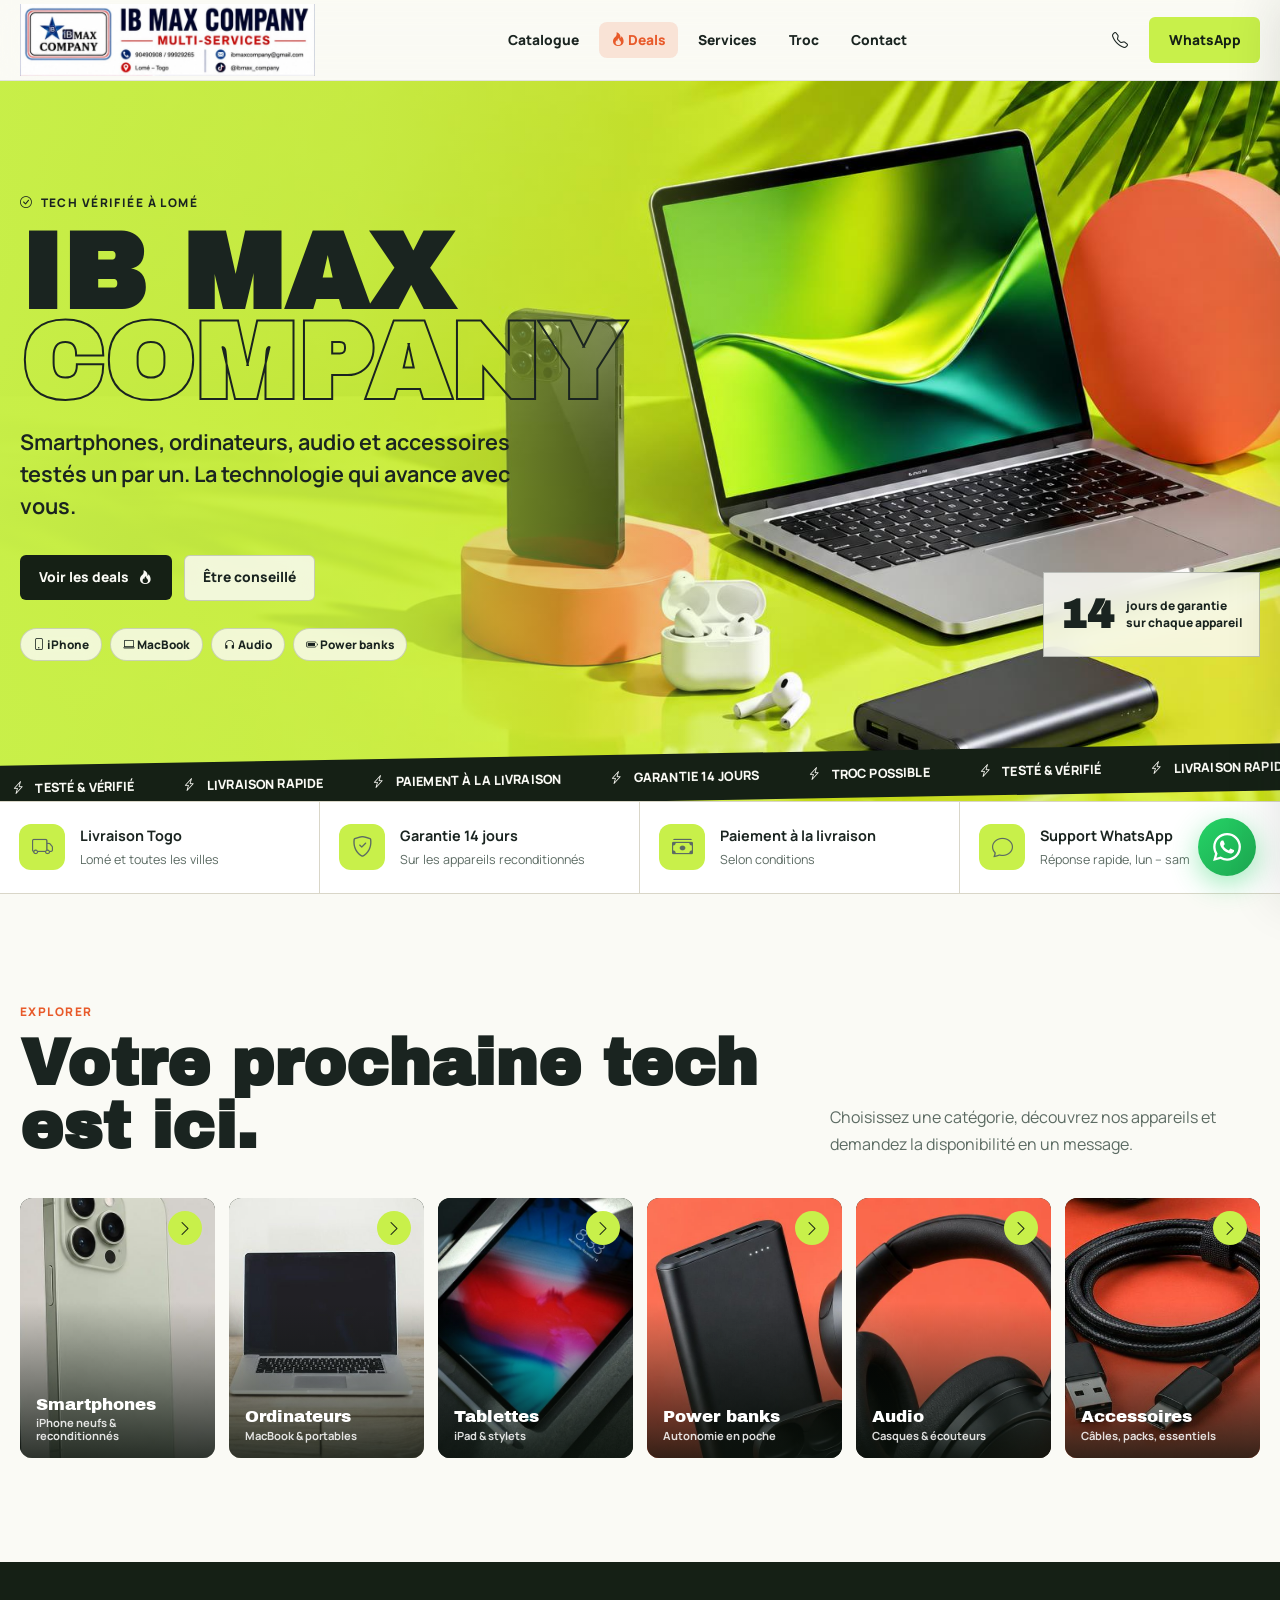
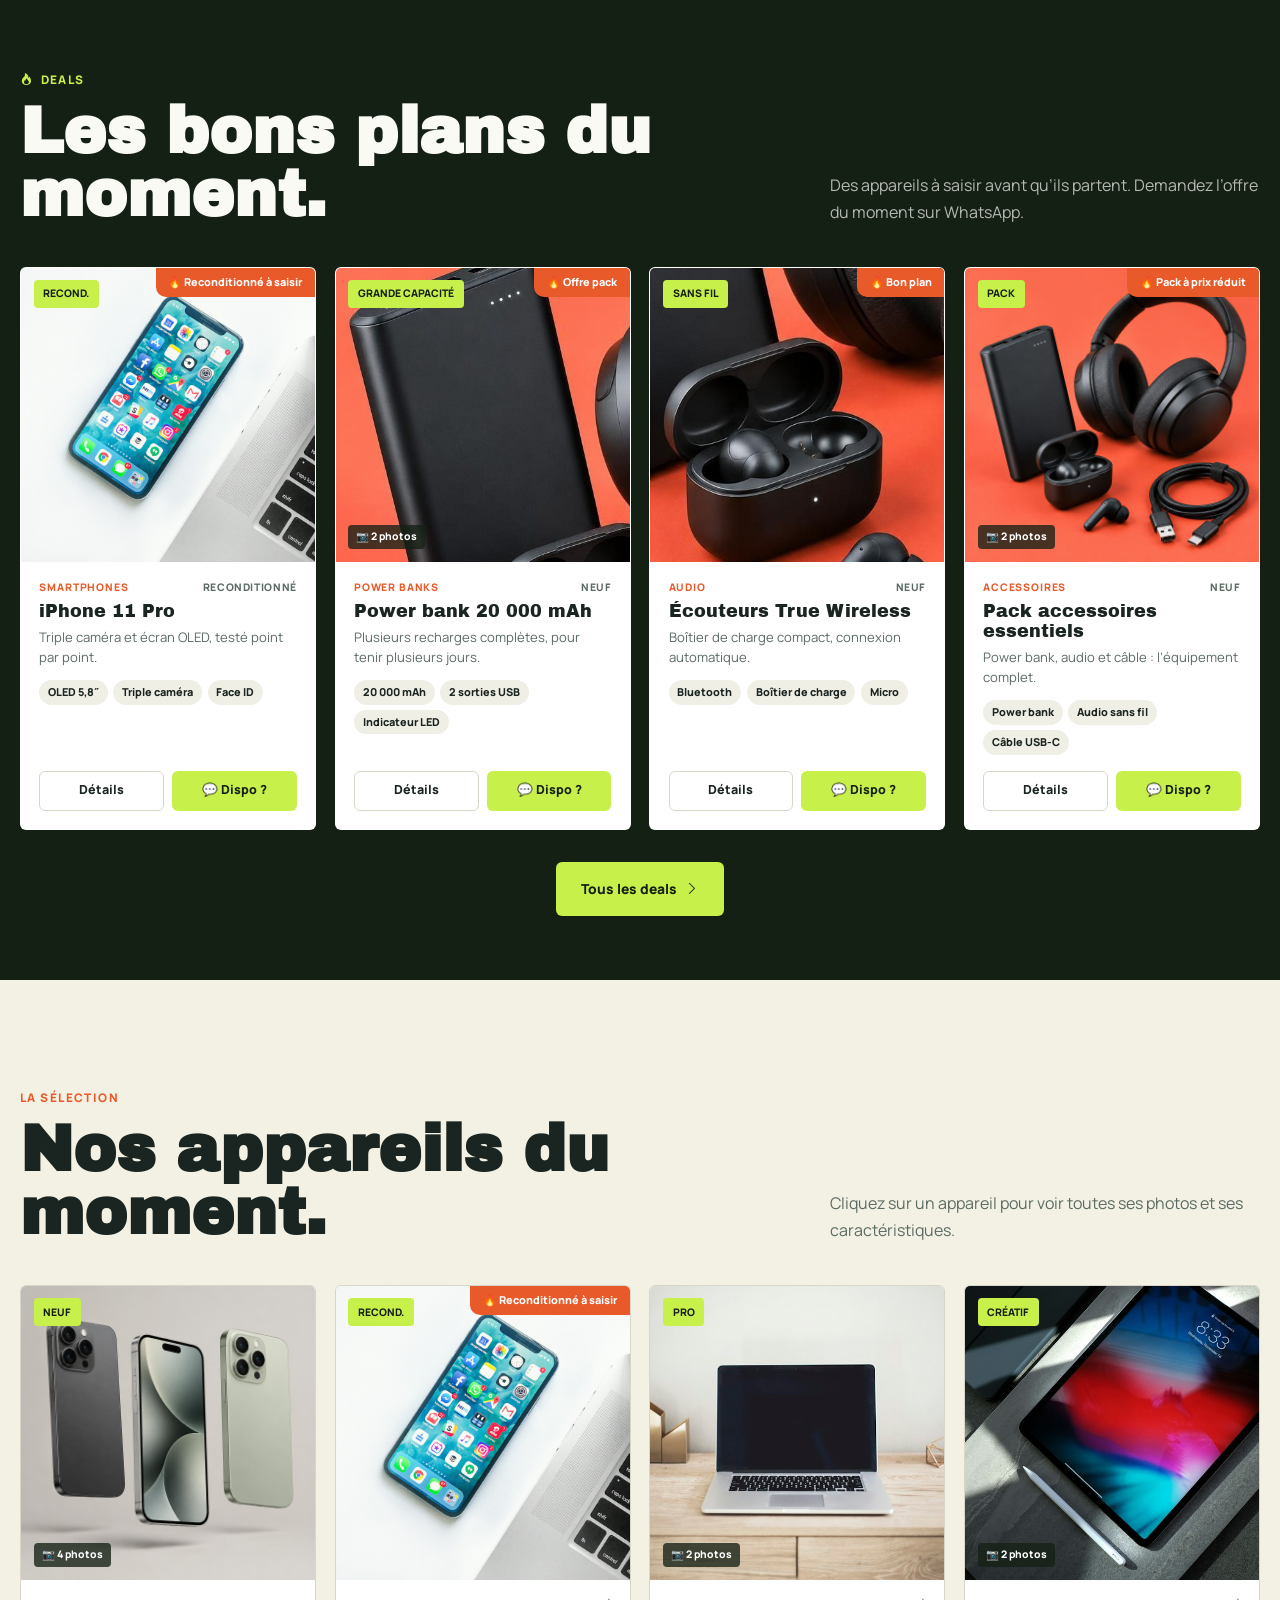
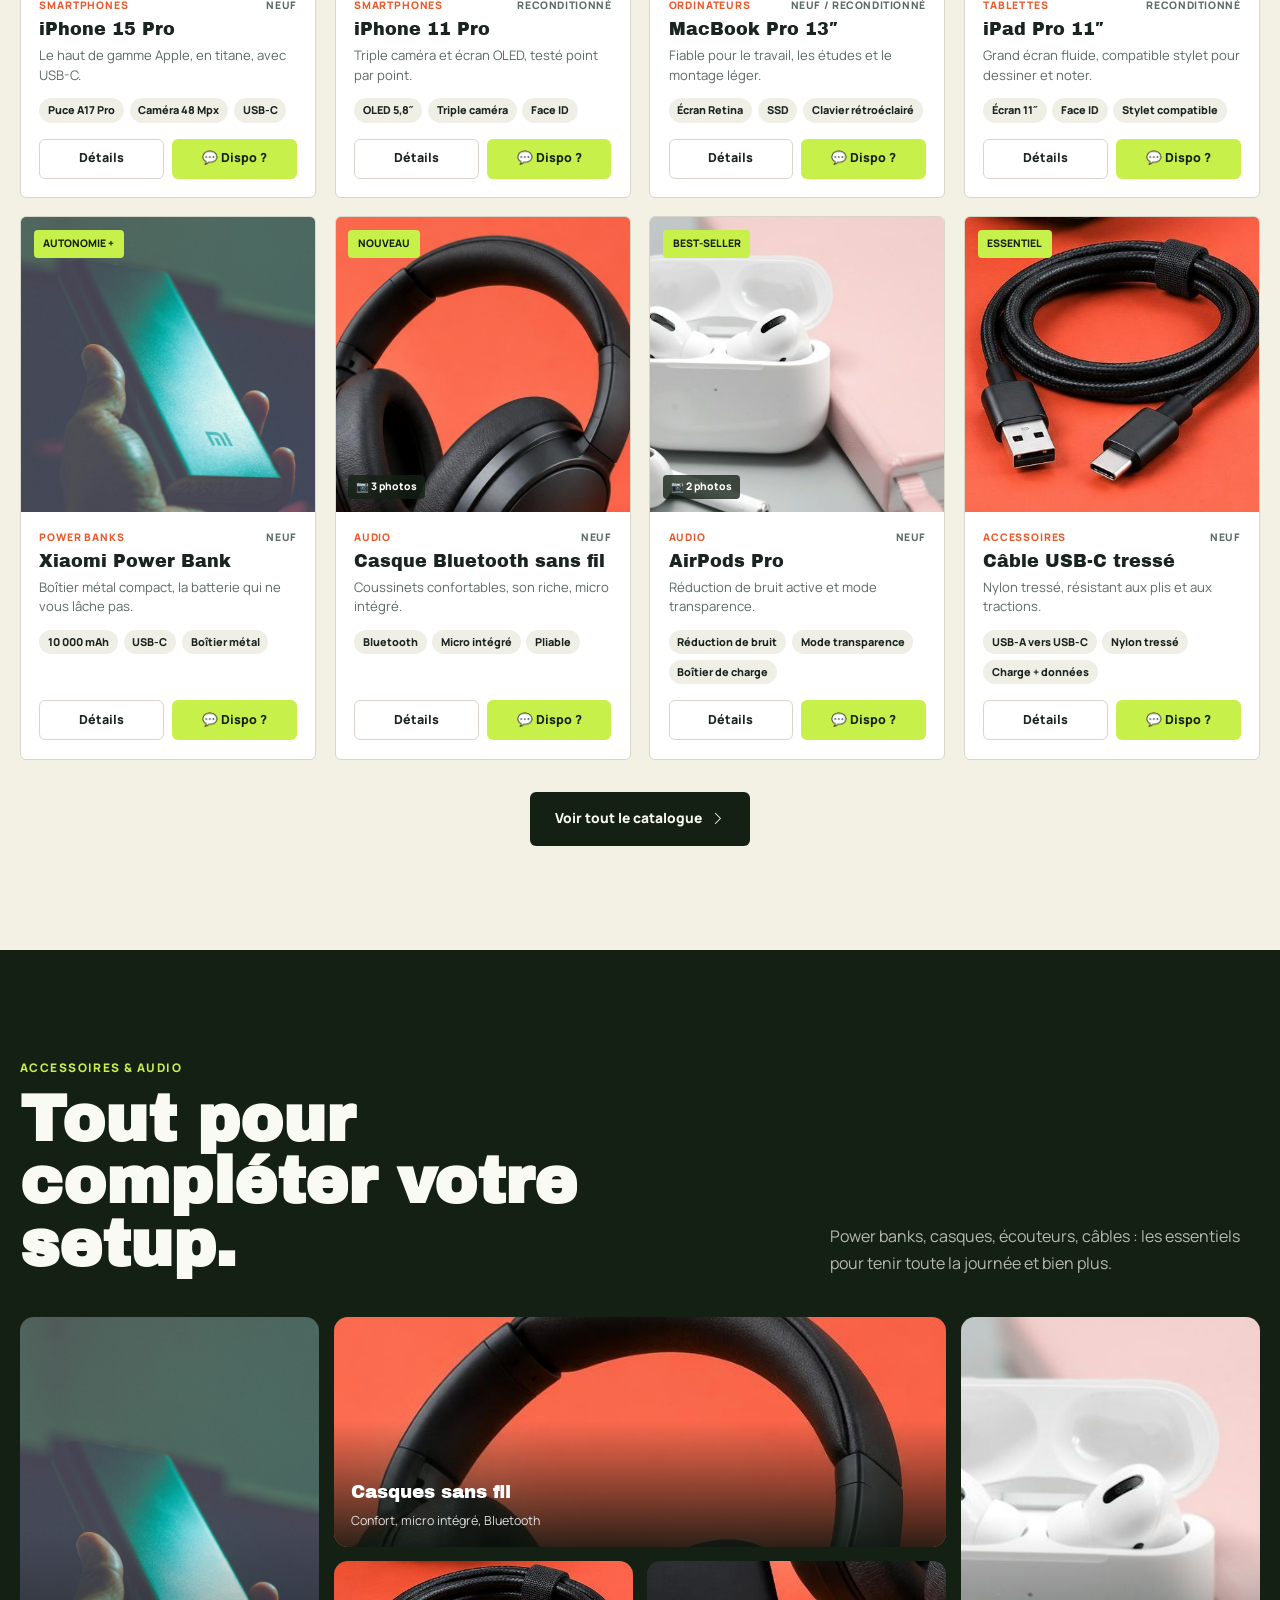
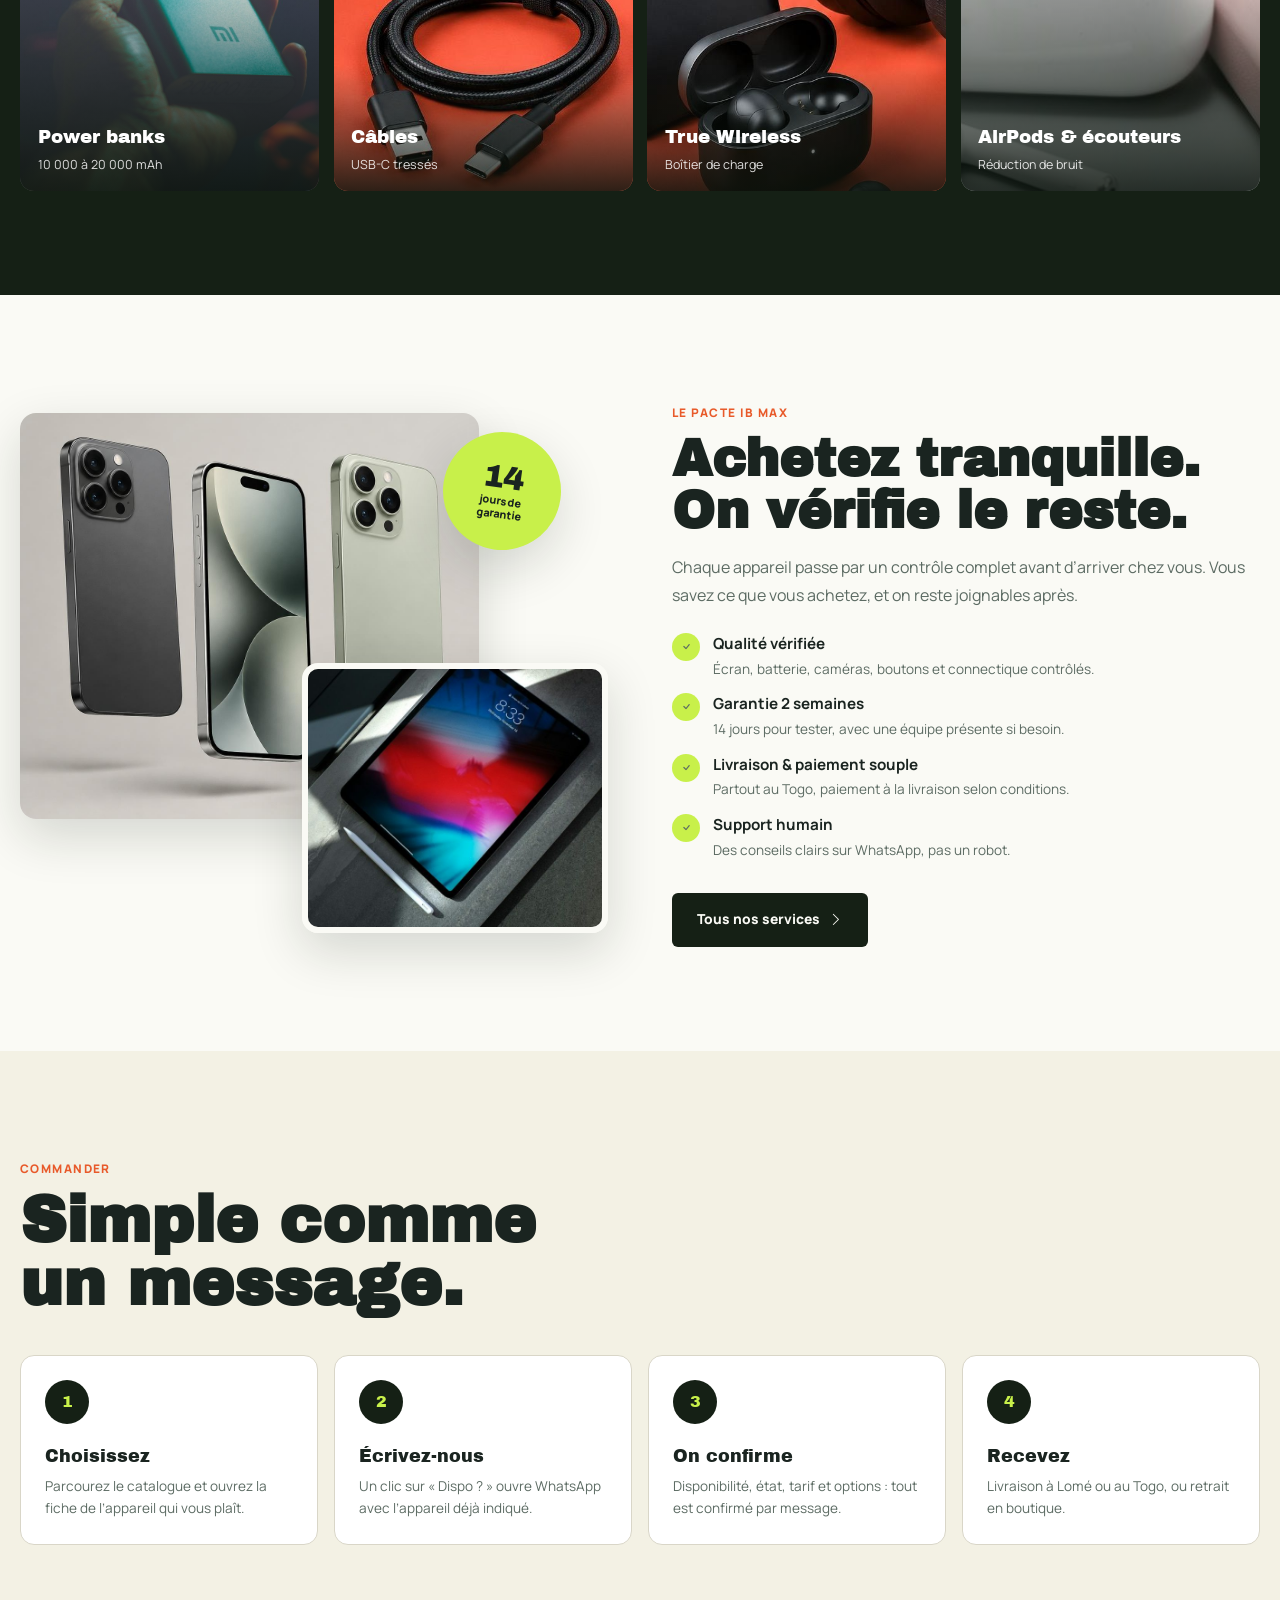
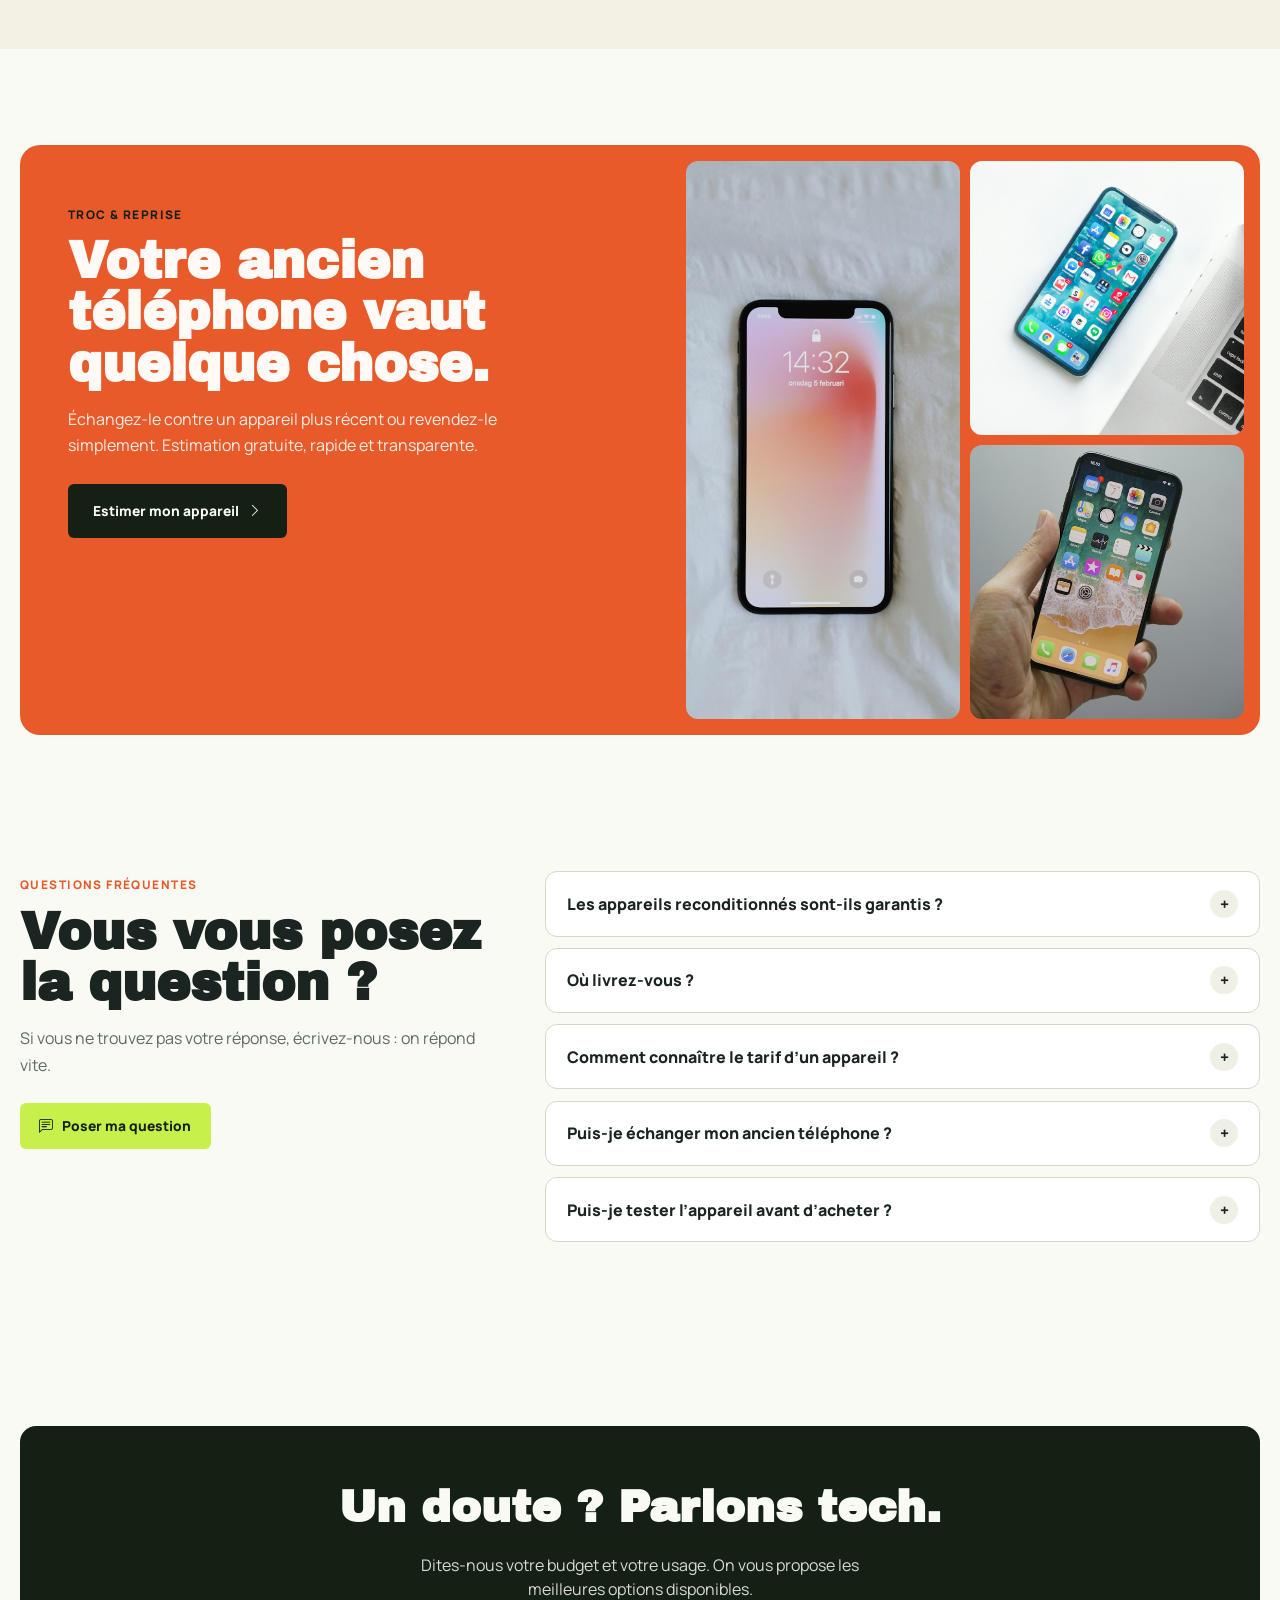
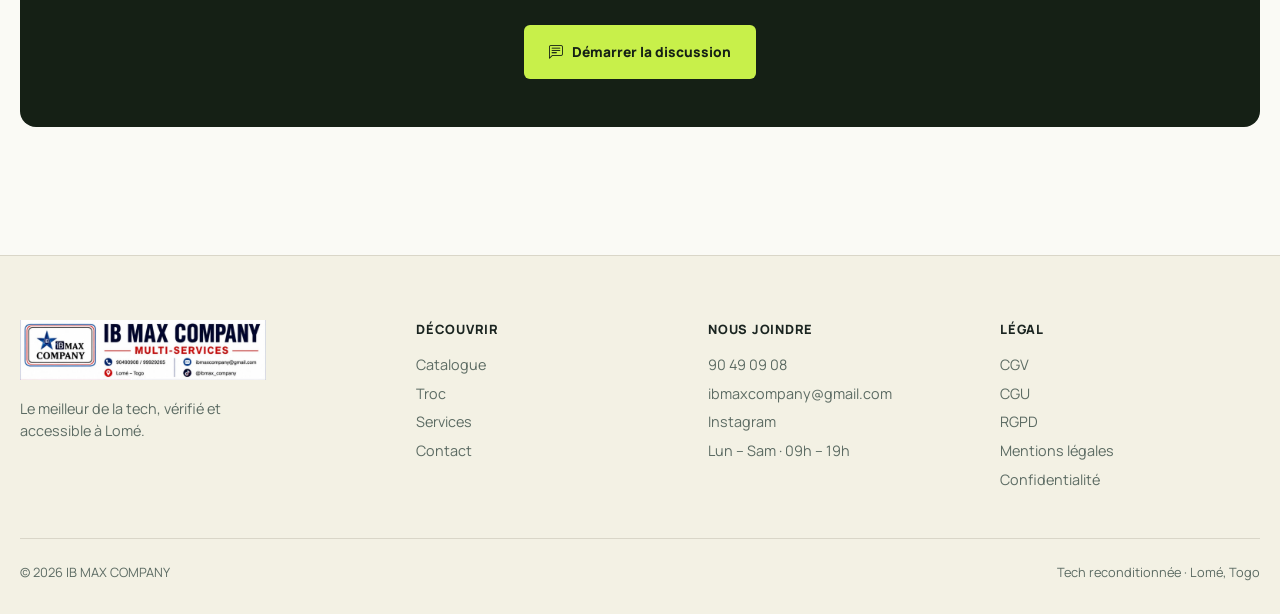
==== commit e53a0928: "mise a jour" ====
--- a/index.html
+++ b/index.html
@@ -1,469 +1,301 @@
-﻿<!DOCTYPE html>
+<!DOCTYPE html>
 <html lang="fr">
 <head>
   <meta charset="UTF-8">
   <meta name="viewport" content="width=device-width, initial-scale=1.0">
-  <title>IB MAX COMPANY — Achat & Vente High-Tech à Lomé</title>
-  <meta name="description" content="Téléphones reconditionnés et neufs, power banks, ordinateurs et accessoires à Lomé, Togo. Prix en FCFA, garantie 2 semaines, livraison rapide. Passez en boutique ou commandez sur WhatsApp.">
-  <meta name="keywords" content="smartphone, téléphone, reconditionné, high-tech, Lomé, Togo, Samsung, iPhone, OPPO, Xiaomi, power bank, accessoire, IB MAX COMPANY">
-  <meta name="author" content="IB MAX COMPANY">
-  <meta name="robots" content="index, follow">
-  <link rel="canonical" href="https://ibmaxcompany.netlify.app/index.html">
-  <meta property="og:type" content="website">
-  <meta property="og:site_name" content="IB MAX COMPANY">
-  <meta property="og:title" content="IB MAX COMPANY — Achat & Vente High-Tech à Lomé">
-  <meta property="og:description" content="Téléphones reconditionnés et neufs, power banks, ordinateurs et accessoires à Lomé, Togo. Prix en FCFA, garantie 2 semaines, livraison rapide. Passez en boutique ou commandez sur WhatsApp.">
-  <meta property="og:url" content="https://ibmaxcompany.netlify.app/index.html">
-  <meta property="og:image" content="https://ibmaxcompany.netlify.app/images/background/WhatsApp%20Image%202026-09-11%20at%2018.23.50.jpeg">
-  <meta name="twitter:card" content="summary_large_image">
-  <meta name="twitter:title" content="IB MAX COMPANY — Achat & Vente High-Tech à Lomé">
-  <meta name="twitter:description" content="Téléphones reconditionnés et neufs, power banks, ordinateurs et accessoires à Lomé, Togo. Prix en FCFA, garantie 2 semaines, livraison rapide. Passez en boutique ou commandez sur WhatsApp.">
-  <meta name="twitter:image" content="https://ibmaxcompany.netlify.app/images/background/WhatsApp%20Image%202026-09-11%20at%2018.23.50.jpeg">
-  <link href="https://cdn.jsdelivr.net/npm/bootstrap@5.3.3/dist/css/bootstrap.min.css" rel="stylesheet" integrity="sha384-Q6E9RHvbIyZFJoft+2mJbSeEWLFvd7uxIpdDDKzkvWJcYGk1H1aTRyFNt8iBB7eI" crossorigin="anonymous">
-  <link rel="stylesheet" href="style.css">
-  <link rel="icon" type="image/png" href="images/logo/logo.png">
-  <meta name="theme-color" content="#0f766e">
+  <title>IB MAX COMPANY — La tech qui vous ressemble à Lomé</title>
+  <meta name="description" content="Smartphones, ordinateurs, audio et accessoires neufs ou reconditionnés à Lomé. Garantie 14 jours, livraison au Togo et commande rapide sur WhatsApp.">
+  <meta name="theme-color" content="#c8f04a">
+  <meta property="og:title" content="IB MAX COMPANY — La tech qui vous ressemble à Lomé">
+  <meta property="og:description" content="Smartphones, ordinateurs, audio et accessoires neufs ou reconditionnés à Lomé. Garantie 14 jours, livraison au Togo et commande rapide sur WhatsApp.">
+  <meta property="og:image" content="images/ibmax-hero.jpg">
+  <link rel="icon" href="images/logo.jpeg">
+  <link rel="icon" type="image/svg+xml" href="images/logo.jpeg">
+  <link rel="apple-touch-icon" href="images/logo.jpeg">
+  <link rel="manifest" href="manifest.webmanifest">
   <link rel="preconnect" href="https://fonts.googleapis.com">
   <link rel="preconnect" href="https://fonts.gstatic.com" crossorigin>
-  <link href="https://fonts.googleapis.com/css2?family=Poppins:wght@600;700;800&family=Inter:wght@400;500;600;700&display=swap" rel="stylesheet">
-  <meta http-equiv="Content-Security-Policy" content="default-src 'self'; script-src 'self'; style-src 'self' 'unsafe-inline' https://cdn.jsdelivr.net https://fonts.googleapis.com https://fonts.gstatic.com; img-src 'self' https://images.pexels.com data:; font-src 'self' https://cdn.jsdelivr.net https://fonts.googleapis.com https://fonts.gstatic.com; connect-src 'self' https://wa.me https://www.facebook.com https://www.instagram.com; frame-src https://www.google.com https://www.youtube.com;">
-  <script type="application/ld+json">
-  {
-    "@context": "https://schema.org",
-    "@type": "LocalBusiness",
-    "name": "IB MAX COMPANY",
-    "description": "Achat et vente de smartphones reconditionnés et neufs, power banks, ordinateurs et accessoires high-tech à Lomé, Togo.",
-    "url": "https://ibmaxcompany.netlify.app",
-    "telephone": "+22890490908",
-    "email": "ibmaxcompany@gmail.com",
-    "address": {
-      "@type": "PostalAddress",
-      "addressLocality": "Lomé",
-      "addressCountry": "TG"
-    },
-    "sameAs": [
-      "https://www.facebook.com/share/1EzmM8azvQ/?mibextid=wwXIfr",
-      "https://www.instagram.com/ibmax_company"
-    ],
-    "openingHours": "Mo-Sa 09:00-19:00"
-  }
-  </script>
+  <link rel="dns-prefetch" href="https://wa.me">
+  <link rel="dns-prefetch" href="https://www.instagram.com">
+  <link rel="dns-prefetch" href="https://www.facebook.com">
+  <link rel="preload" as="image" fetchpriority="high" href="images/ibmax-hero.jpg">
+  <link rel="preload" as="style" href="css/style.css">
+  <link rel="preload" as="script" href="js/products.js">
+  <link rel="preload" as="script" href="js/script.js">
+  <link href="https://fonts.googleapis.com/css2?family=Archivo+Black&family=Manrope:wght@400;500;600;700;800&display=swap" rel="stylesheet">
+  <link href="https://cdn.jsdelivr.net/npm/bootstrap-icons@1.11.3/font/bootstrap-icons.min.css" rel="stylesheet">
+  <link rel="stylesheet" href="css/style.css" media="print" onload="this.media='all'">
+  <noscript><link rel="stylesheet" href="css/style.css"></noscript>
 </head>
 <body>
 
-  <div class="topbar"><div class="container topbar-inner"><span>&#128222; 90 49 09 08 / 99 92 92 65</span><span>&#9993; ibmaxcompany@gmail.com</span><span>&#128205; Lomé, Togo</span><span>Paiement à la livraison possible</span></div></div>
-
-  <header class="header"><div class="container header-inner"><a href="index.html" class="logo"><img src="images/logo/logo.png" alt="IB MAX COMPANY" class="logo-img"></a><div class="header-actions"><a href="https://wa.me/22890490908" target="_blank" rel="noopener noreferrer" class="btn btn-whatsapp btn-sm-header"><svg viewBox="0 0 24 24" width="16" height="16" style="vertical-align:middle;margin-right:4px;fill:#fff;"><path d="M17.472 14.382c-.297-.149-1.758-.867-2.03-.967-.273-.099-.471-.148-.67.15-.197.297-.767.966-.94 1.164-.173.199-.347.223-.644.075-.297-.15-1.255-.463-2.39-1.475-.883-.788-1.48-1.761-1.653-2.059-.173-.297-.018-.458.13-.606.134-.133.298-.347.446-.52.149-.174.198-.298.298-.497.099-.198.05-.371-.025-.52-.075-.149-.669-1.612-.916-2.207-.242-.579-.487-.5-.669-.51-.173-.008-.371-.01-.57-.01-.198 0-.52.074-.792.372-.272.297-1.04 1.016-1.04 2.479 0 1.462 1.065 2.875 1.213 3.074.149.198 2.096 3.2 5.077 4.487.709.306 1.262.489 1.694.625.712.227 1.36.195 1.871.118.571-.085 1.758-.719 2.006-1.413.248-.694.248-1.289.173-1.413-.074-.124-.272-.198-.57-.347m-5.421 7.403h-.004a9.87 9.87 0 01-5.031-1.378l-.361-.214-3.741.982.998-3.648-.235-.374a9.86 9.86 0 01-1.51-5.26c.001-5.45 4.436-9.884 9.888-9.884 2.64 0 5.122 1.03 6.988 2.898a9.825 9.825 0 012.893 6.994c-.003 5.45-4.437 9.884-9.885 9.884m8.413-18.297A11.815 11.815 0 0012.05 0C5.495 0 .16 5.335.157 11.892c0 2.096.547 4.142 1.588 5.945L.057 24l6.305-1.654a11.882 11.882 0 005.683 1.448h.005c6.554 0 11.89-5.335 11.893-11.893a11.821 11.821 0 00-3.48-8.413z"/></svg> WhatsApp</a></div><button class="menu-toggle" id="menuToggle"><span></span><span></span><span></span></button></div></header>
-
-  <nav class="main-nav" id="mainNav"><div class="container nav-inner"><a href="index.html" class="nav-link active">Accueil</a><a href="catalogue.html" class="nav-link">Catalogue</a><a href="troc.html" class="nav-link">Troc</a><a href="services.html" class="nav-link">Services</a><a href="index.html#apropos" class="nav-link">À propos</a><a href="contact.html" class="nav-link">Contact</a></div></nav>
-  <div class="nav-overlay" id="navOverlay"></div>
+  <header class="site-header">
+    <div class="site-container">
+      <a href="index.html" class="brand-mark" aria-label="IB MAX COMPANY"><img src="images/logo.jpeg" alt="IB MAX COMPANY" ></a>
+      <nav class="nav-desktop" aria-label="Navigation">
+        <a class="nav-link" href="catalogue.html">Catalogue</a>
+        <a class="nav-link nav-deals" href="catalogue.html?cat=Deals"><i class="bi bi-fire"></i> Deals</a>
+        <a class="nav-link" href="services.html">Services</a>
+        <a class="nav-link" href="troc.html">Troc</a>
+        <a class="nav-link" href="contact.html">Contact</a>
+      </nav>
+      <div class="header-actions">
+        <a class="icon-button" href="tel:+22890490908" aria-label="Appeler"><i class="bi bi-telephone"></i></a>
+        <a class="button button-primary" href="https://wa.me/22890490908?text=Bonjour%20IB%20MAX%2C%20je%20souhaite%20avoir%20des%20informations." target="_blank" rel="noopener">WhatsApp</a>
+      </div>
+      <button class="menu-toggle" id="menuToggle" aria-label="Menu"><span></span><span></span><span></span></button>
+    </div>
+  </header>
+
+  <div class="mobile-menu" id="mobileMenu">
+    <div style="display:flex;align-items:center;justify-content:space-between">
+      <span class="brand-mark"><img src="images/logo.jpeg" alt="IB MAX COMPANY" ></span>
+      <button class="icon-button" id="menuClose" aria-label="Fermer"><i class="bi bi-x"></i></button>
+    </div>
+    <nav style="margin-top:2.5rem;display:flex;flex-direction:column">
+      <a class="mobile-link" href="index.html">Accueil</a>
+      <a class="mobile-link" href="catalogue.html">Catalogue</a>
+      <a class="mobile-link" href="catalogue.html?cat=Deals"><i class="bi bi-fire"></i> Deals</a>
+      <a class="mobile-link" href="services.html">Services</a>
+      <a class="mobile-link" href="troc.html">Troc</a>
+      <a class="mobile-link" href="contact.html">Contact</a>
+    </nav>
+    <a class="button button-primary" style="margin-top:auto" href="https://wa.me/22890490908" target="_blank" rel="noopener">Écrire sur WhatsApp</a>
+  </div>
+  <button class="menu-backdrop hidden" id="menuBackdrop" aria-label="Fermer"></button>
 
   <main>
-
-    <!-- ── Hero Slideshow ── -->
-    <section class="hero-slideshow">
-      <div class="slideshow-bg">
-        <div class="slide active" style="background-image: url('images/background/WhatsApp%20Image%202026-09-11%20at%2014.42.54.jpeg')"></div>
-        <div class="slide" style="background-image: url('images/background/WhatsApp%20Image%202026-09-11%20at%2018.23.50.jpeg')"></div>
-        <div class="slide" style="background-image: url('images/background/WhatsApp%20Image%202026-09-11%20at%2018.25.41.jpeg')"></div>
-        <div class="slide" style="background-image: url('images/background/WhatsApp%20Image%202026-09-11%20at%2018.28.45.jpeg')"></div>
-      </div>
-      <div class="slideshow-overlay"></div>
-      <div class="container hero-content">
-        <span class="hero-badge">&#127381; Nouveautés disponibles</span>
-        <h1>Trouvez votre<br><span class="highlight">smartphone idéal</span><br>à petit prix</h1>
-        <p>Téléphones vérifiés, reconditionnés et neufs. Garantie 2 semaines, livraison rapide à Lomé et dans tout le Togo.</p>
-        <div class="hero-btns">
-          <a href="catalogue.html" class="btn btn-white btn-lg">Voir le catalogue &#10132;</a>
-          <a href="catalogue.html" class="btn btn-outline-white btn-lg">&#128722; Voir le catalogue</a>
-        </div>
-      </div>
-      <div class="slideshow-dots" id="slideshowDots"></div>
-    </section>
-
-    <!-- ── Mot du fondateur ── -->
-    <section class="founder-intro">
-      <div class="container">
-        <p>IB Max Company est une entreprise dynamique qui s'engage à vous fournir des produits de qualité, un service irréprochable et des solutions innovantes pour répondre à tous vos besoins. Notre mission est de repousser les limites de la technologie, avec le plaisir de vous offrir le meilleur à chaque étape.</p>
-      </div>
-    </section>
-
-    <!-- ── Marques ── -->
-    <section class="brands">
-      <div class="brands-track">
-        <div class="brands-slide">
-          <span class="brand-item">SAMSUNG</span>
-          <span class="brand-item">APPLE</span>
-          <span class="brand-item">OPPO</span>
-          <span class="brand-item">XIAOMI</span>
-          <span class="brand-item">INFINIX</span>
-          <span class="brand-item">TECNO</span>
-          <span class="brand-item">HUAWEI</span>
-          <span class="brand-item">SONY</span>
-          <span class="brand-item">NOKIA</span>
-          <span class="brand-item">REALME</span>
-          <span class="brand-item">MOTOROLA</span>
-          <span class="brand-item">NOTHING</span>
-          <span class="brand-item">HONOR</span>
-          <span class="brand-item">ASUS</span>
-          <span class="brand-item">ONEPLUS</span>
-          <span class="brand-item">BLACKVIEW</span>
-          <span class="brand-item">ULEFONE</span>
-          <span class="brand-item">DOOGEE</span>
-          <span class="brand-item">OUKITEL</span>
-          <span class="brand-item">ZTE</span>
-          <span class="brand-item">VIVO</span>
-          <span class="brand-item">MEIZU</span>
-          <span class="brand-item">GOOGLE</span>
-          <span class="brand-item">ALCATEL</span>
-          <span class="brand-item">ITEL</span>
-        </div>
-        <div class="brands-slide">
-          <span class="brand-item">SAMSUNG</span>
-          <span class="brand-item">APPLE</span>
-          <span class="brand-item">OPPO</span>
-          <span class="brand-item">XIAOMI</span>
-          <span class="brand-item">INFINIX</span>
-          <span class="brand-item">TECNO</span>
-          <span class="brand-item">HUAWEI</span>
-          <span class="brand-item">SONY</span>
-          <span class="brand-item">NOKIA</span>
-          <span class="brand-item">REALME</span>
-          <span class="brand-item">MOTOROLA</span>
-          <span class="brand-item">NOTHING</span>
-          <span class="brand-item">HONOR</span>
-          <span class="brand-item">ASUS</span>
-          <span class="brand-item">ONEPLUS</span>
-          <span class="brand-item">BLACKVIEW</span>
-          <span class="brand-item">ULEFONE</span>
-          <span class="brand-item">DOOGEE</span>
-          <span class="brand-item">OUKITEL</span>
-          <span class="brand-item">ZTE</span>
-          <span class="brand-item">VIVO</span>
-          <span class="brand-item">MEIZU</span>
-          <span class="brand-item">GOOGLE</span>
-          <span class="brand-item">ALCATEL</span>
-          <span class="brand-item">ITEL</span>
-        </div>
-      </div>
-    </section>
-
-    <!-- ── Nos appareils ── -->
-    <section class="real-photos">
-      <div class="container">
-        <h2 class="section-title">Nos appareils</h2>
-        <p class="section-sub">Photos réelles de notre stock</p>
-      </div>
-      <div class="gallery-wrap">
-        <div class="gallery-track" id="galleryTrack">
-          <div class="gallery-item" data-name="Photo #1" data-brand="Appareil" data-ref="PHOTO-01"><span class="gallery-num">1</span><img src="images/devices/WhatsApp%20Image%202026-09-03%20at%2001.45.47%20(1).jpeg" alt="Appareil" loading="lazy"></div>
-          <div class="gallery-item" data-name="Photo #2" data-brand="Appareil" data-ref="PHOTO-02"><span class="gallery-num">2</span><img src="images/devices/WhatsApp%20Image%202026-09-03%20at%2001.45.47.jpeg" alt="Appareil" loading="lazy"></div>
-          <div class="gallery-item" data-name="Photo #3" data-brand="Appareil" data-ref="PHOTO-03"><span class="gallery-num">3</span><img src="images/devices/WhatsApp%20Image%202026-09-07%20at%2016.29.17.jpeg" alt="Appareil" loading="lazy"></div>
-          <div class="gallery-item" data-name="Photo #4" data-brand="Appareil" data-ref="PHOTO-04"><span class="gallery-num">4</span><img src="images/devices/WhatsApp%20Image%202026-09-07%20at%2016.33.09.jpeg" alt="Appareil" loading="lazy"></div>
-          <div class="gallery-item" data-name="Photo #5" data-brand="Appareil" data-ref="PHOTO-05"><span class="gallery-num">5</span><img src="images/devices/WhatsApp%20Image%202026-09-07%20at%2016.35.29.jpeg" alt="Appareil" loading="lazy"></div>
-          <div class="gallery-item" data-name="Photo #6" data-brand="Appareil" data-ref="PHOTO-06"><span class="gallery-num">6</span><img src="images/devices/WhatsApp%20Image%202026-09-07%20at%2016.38.33.jpeg" alt="Appareil" loading="lazy"></div>
-          <div class="gallery-item" data-name="Photo #7" data-brand="Appareil" data-ref="PHOTO-07"><span class="gallery-num">7</span><img src="images/devices/WhatsApp%20Image%202026-09-07%20at%2016.46.16.jpeg" alt="Appareil" loading="lazy"></div>
-          <div class="gallery-item" data-name="Photo #8" data-brand="Appareil" data-ref="PHOTO-08"><span class="gallery-num">8</span><img src="images/devices/WhatsApp%20Image%202026-09-07%20at%2016.46.35.jpeg" alt="Appareil" loading="lazy"></div>
-          <div class="gallery-item" data-name="Photo #9" data-brand="Appareil" data-ref="PHOTO-09"><span class="gallery-num">9</span><img src="images/devices/WhatsApp%20Image%202026-09-07%20at%2016.46.51.jpeg" alt="Appareil" loading="lazy"></div>
-          <div class="gallery-item" data-name="Photo #10" data-brand="Appareil" data-ref="PHOTO-10"><span class="gallery-num">10</span><img src="images/devices/WhatsApp%20Image%202026-09-07%20at%2016.47.09.jpeg" alt="Appareil" loading="lazy"></div>
-          <div class="gallery-item" data-name="Photo #11" data-brand="Appareil" data-ref="PHOTO-11"><span class="gallery-num">11</span><img src="images/devices/WhatsApp%20Image%202026-09-07%20at%2016.47.52.jpeg" alt="Appareil" loading="lazy"></div>
-          <div class="gallery-item" data-name="Photo #12" data-brand="Appareil" data-ref="PHOTO-12"><span class="gallery-num">12</span><img src="images/devices/WhatsApp%20Image%202026-09-07%20at%2016.47.53%20(1).jpeg" alt="Appareil" loading="lazy"></div>
-          <div class="gallery-item" data-name="Photo #13" data-brand="Appareil" data-ref="PHOTO-13"><span class="gallery-num">13</span><img src="images/devices/WhatsApp%20Image%202026-09-07%20at%2016.47.53.jpeg" alt="Appareil" loading="lazy"></div>
-          <div class="gallery-item" data-name="Photo #14" data-brand="Appareil" data-ref="PHOTO-14"><span class="gallery-num">14</span><img src="images/devices/WhatsApp%20Image%202026-09-07%20at%2016.49.15.jpeg" alt="Appareil" loading="lazy"></div>
-          <div class="gallery-item" data-name="Photo #15" data-brand="Appareil" data-ref="PHOTO-15"><span class="gallery-num">15</span><img src="images/devices/WhatsApp%20Image%202026-09-07%20at%2016.49.39.jpeg" alt="Appareil" loading="lazy"></div>
-          <div class="gallery-item" data-name="Photo #16" data-brand="Appareil" data-ref="PHOTO-16"><span class="gallery-num">16</span><img src="images/devices/WhatsApp%20Image%202026-09-07%20at%2016.50.20.jpeg" alt="Appareil" loading="lazy"></div>
-          <div class="gallery-item" data-name="Photo #17" data-brand="Appareil" data-ref="PHOTO-17"><span class="gallery-num">17</span><img src="images/devices/WhatsApp%20Image%202026-09-07%20at%2016.50.51.jpeg" alt="Appareil" loading="lazy"></div>
-          <div class="gallery-item" data-name="Photo #18" data-brand="Appareil" data-ref="PHOTO-18"><span class="gallery-num">18</span><img src="images/devices/WhatsApp%20Image%202026-09-07%20at%2016.50.52.jpeg" alt="Appareil" loading="lazy"></div>
-          <div class="gallery-item" data-name="Photo #19" data-brand="Appareil" data-ref="PHOTO-19"><span class="gallery-num">19</span><img src="images/devices/WhatsApp%20Image%202026-09-07%20at%2016.51.14%20(1).jpeg" alt="Appareil" loading="lazy"></div>
-          <div class="gallery-item" data-name="Photo #20" data-brand="Appareil" data-ref="PHOTO-20"><span class="gallery-num">20</span><img src="images/devices/WhatsApp%20Image%202026-09-07%20at%2016.51.14.jpeg" alt="Appareil" loading="lazy"></div>
-          <div class="gallery-item" data-name="Photo #21" data-brand="Appareil" data-ref="PHOTO-21"><span class="gallery-num">21</span><img src="images/devices/WhatsApp%20Image%202026-09-07%20at%2016.51.15.jpeg" alt="Appareil" loading="lazy"></div>
-          <div class="gallery-item" data-name="Photo #22" data-brand="Appareil" data-ref="PHOTO-22"><span class="gallery-num">22</span><img src="images/devices/WhatsApp%20Image%202026-09-07%20at%2016.51.48.jpeg" alt="Appareil" loading="lazy"></div>
-          <div class="gallery-item" data-name="Photo #23" data-brand="Appareil" data-ref="PHOTO-23"><span class="gallery-num">23</span><img src="images/devices/WhatsApp%20Image%202026-09-07%20at%2016.52.09.jpeg" alt="Appareil" loading="lazy"></div>
-          <div class="gallery-item" data-name="Photo #24" data-brand="Appareil" data-ref="PHOTO-24"><span class="gallery-num">24</span><img src="images/devices/WhatsApp%20Image%202026-09-07%20at%2017.15.21.jpeg" alt="Appareil" loading="lazy"></div>
-          <div class="gallery-item" data-name="Photo #25" data-brand="Appareil" data-ref="PHOTO-25"><span class="gallery-num">25</span><img src="images/devices/WhatsApp%20Image%202026-09-07%20at%2017.15.22.jpeg" alt="Appareil" loading="lazy"></div>
-          <div class="gallery-item" data-name="Photo #26" data-brand="Appareil" data-ref="PHOTO-26"><span class="gallery-num">26</span><img src="images/devices/WhatsApp%20Image%202026-09-07%20at%2017.15.23%20(1).jpeg" alt="Appareil" loading="lazy"></div>
-          <div class="gallery-item" data-name="Photo #27" data-brand="Appareil" data-ref="PHOTO-27"><span class="gallery-num">27</span><img src="images/devices/WhatsApp%20Image%202026-09-07%20at%2017.15.23.jpeg" alt="Appareil" loading="lazy"></div>
-          <div class="gallery-item" data-name="Photo #28" data-brand="Appareil" data-ref="PHOTO-28"><span class="gallery-num">28</span><span class="badge bg-success position-absolute" style="top:8px;right:8px;z-index:2;">Nouveau</span><img src="images/devices/WhatsApp%20Image%202026-09-11%20at%2014.42.59%20(1).jpeg" alt="Appareil" loading="lazy"></div>
-          <div class="gallery-item" data-name="Photo #29" data-brand="Appareil" data-ref="PHOTO-29"><span class="gallery-num">29</span><span class="badge bg-success position-absolute" style="top:8px;right:8px;z-index:2;">Nouveau</span><img src="images/devices/WhatsApp%20Image%202026-09-11%20at%2014.42.59%20(2).jpeg" alt="Appareil" loading="lazy"></div>
-          <div class="gallery-item" data-name="Photo #30" data-brand="Appareil" data-ref="PHOTO-30"><span class="gallery-num">30</span><span class="badge bg-success position-absolute" style="top:8px;right:8px;z-index:2;">Nouveau</span><img src="images/devices/WhatsApp%20Image%202026-09-11%20at%2014.42.59%20(3).jpeg" alt="Appareil" loading="lazy"></div>
-          <div class="gallery-item" data-name="Photo #31" data-brand="Appareil" data-ref="PHOTO-31"><span class="gallery-num">31</span><span class="badge bg-success position-absolute" style="top:8px;right:8px;z-index:2;">Nouveau</span><img src="images/devices/WhatsApp%20Image%202026-09-11%20at%2014.42.59.jpeg" alt="Appareil" loading="lazy"></div>
-          <div class="gallery-item" data-name="Photo #32" data-brand="Appareil" data-ref="PHOTO-32"><span class="gallery-num">32</span><span class="badge bg-success position-absolute" style="top:8px;right:8px;z-index:2;">Nouveau</span><img src="images/devices/WhatsApp%20Image%202026-09-11%20at%2014.43.00%20(1).jpeg" alt="Appareil" loading="lazy"></div>
-          <div class="gallery-item" data-name="Photo #33" data-brand="Appareil" data-ref="PHOTO-33"><span class="gallery-num">33</span><span class="badge bg-success position-absolute" style="top:8px;right:8px;z-index:2;">Nouveau</span><img src="images/devices/WhatsApp%20Image%202026-09-11%20at%2014.43.00%20(2).jpeg" alt="Appareil" loading="lazy"></div>
-          <div class="gallery-item" data-name="Photo #34" data-brand="Appareil" data-ref="PHOTO-34"><span class="gallery-num">34</span><span class="badge bg-success position-absolute" style="top:8px;right:8px;z-index:2;">Nouveau</span><img src="images/devices/WhatsApp%20Image%202026-09-11%20at%2014.43.00%20(3).jpeg" alt="Appareil" loading="lazy"></div>
-          <div class="gallery-item" data-name="Photo #35" data-brand="Appareil" data-ref="PHOTO-35"><span class="gallery-num">35</span><span class="badge bg-success position-absolute" style="top:8px;right:8px;z-index:2;">Nouveau</span><img src="images/devices/WhatsApp%20Image%202026-09-11%20at%2014.43.00.jpeg" alt="Appareil" loading="lazy"></div>
-          <div class="gallery-item" data-name="Photo #36" data-brand="Appareil" data-ref="PHOTO-36"><span class="gallery-num">36</span><span class="badge bg-success position-absolute" style="top:8px;right:8px;z-index:2;">Nouveau</span><img src="images/devices/WhatsApp%20Image%202026-09-11%20at%2014.43.01%20(1).jpeg" alt="Appareil" loading="lazy"></div>
-          <div class="gallery-item" data-name="Photo #37" data-brand="Appareil" data-ref="PHOTO-37"><span class="gallery-num">37</span><span class="badge bg-success position-absolute" style="top:8px;right:8px;z-index:2;">Nouveau</span><img src="images/devices/WhatsApp%20Image%202026-09-11%20at%2014.43.01%20(2).jpeg" alt="Appareil" loading="lazy"></div>
-          <div class="gallery-item" data-name="Photo #38" data-brand="Appareil" data-ref="PHOTO-38"><span class="gallery-num">38</span><span class="badge bg-success position-absolute" style="top:8px;right:8px;z-index:2;">Nouveau</span><img src="images/devices/WhatsApp%20Image%202026-09-11%20at%2014.43.01%20(3).jpeg" alt="Appareil" loading="lazy"></div>
-          <div class="gallery-item" data-name="Photo #39" data-brand="Appareil" data-ref="PHOTO-39"><span class="gallery-num">39</span><span class="badge bg-success position-absolute" style="top:8px;right:8px;z-index:2;">Nouveau</span><img src="images/devices/WhatsApp%20Image%202026-09-11%20at%2014.43.01%20(4).jpeg" alt="Appareil" loading="lazy"></div>
-          <div class="gallery-item" data-name="Photo #40" data-brand="Appareil" data-ref="PHOTO-40"><span class="gallery-num">40</span><span class="badge bg-success position-absolute" style="top:8px;right:8px;z-index:2;">Nouveau</span><img src="images/devices/WhatsApp%20Image%202026-09-11%20at%2014.43.01.jpeg" alt="Appareil" loading="lazy"></div>
-          <div class="gallery-item" data-name="Photo #41" data-brand="Appareil" data-ref="PHOTO-41"><span class="gallery-num">41</span><span class="badge bg-success position-absolute" style="top:8px;right:8px;z-index:2;">Nouveau</span><img src="images/devices/WhatsApp%20Image%202026-09-11%20at%2014.43.02%20(1).jpeg" alt="Appareil" loading="lazy"></div>
-          <div class="gallery-item" data-name="Photo #42" data-brand="Appareil" data-ref="PHOTO-42"><span class="gallery-num">42</span><span class="badge bg-success position-absolute" style="top:8px;right:8px;z-index:2;">Nouveau</span><img src="images/devices/WhatsApp%20Image%202026-09-11%20at%2014.43.02%20(2).jpeg" alt="Appareil" loading="lazy"></div>
-          <div class="gallery-item" data-name="Photo #43" data-brand="Appareil" data-ref="PHOTO-43"><span class="gallery-num">43</span><span class="badge bg-success position-absolute" style="top:8px;right:8px;z-index:2;">Nouveau</span><img src="images/devices/WhatsApp%20Image%202026-09-11%20at%2014.43.02%20(3).jpeg" alt="Appareil" loading="lazy"></div>
-          <div class="gallery-item" data-name="Photo #44" data-brand="Appareil" data-ref="PHOTO-44"><span class="gallery-num">44</span><span class="badge bg-success position-absolute" style="top:8px;right:8px;z-index:2;">Nouveau</span><img src="images/devices/WhatsApp%20Image%202026-09-11%20at%2014.43.02%20(4).jpeg" alt="Appareil" loading="lazy"></div>
-          <div class="gallery-item" data-name="Photo #45" data-brand="Appareil" data-ref="PHOTO-45"><span class="gallery-num">45</span><span class="badge bg-success position-absolute" style="top:8px;right:8px;z-index:2;">Nouveau</span><img src="images/devices/WhatsApp%20Image%202026-09-11%20at%2014.43.02.jpeg" alt="Appareil" loading="lazy"></div>
-          <div class="gallery-item" data-name="Photo #46" data-brand="Appareil" data-ref="PHOTO-46"><span class="gallery-num">46</span><span class="badge bg-success position-absolute" style="top:8px;right:8px;z-index:2;">Nouveau</span><img src="images/devices/WhatsApp%20Image%202026-09-11%20at%2014.43.03%20(1).jpeg" alt="Appareil" loading="lazy"></div>
-          <div class="gallery-item" data-name="Photo #47" data-brand="Appareil" data-ref="PHOTO-47"><span class="gallery-num">47</span><span class="badge bg-success position-absolute" style="top:8px;right:8px;z-index:2;">Nouveau</span><img src="images/devices/WhatsApp%20Image%202026-09-11%20at%2014.43.03%20(2).jpeg" alt="Appareil" loading="lazy"></div>
-          <div class="gallery-item" data-name="Photo #48" data-brand="Appareil" data-ref="PHOTO-48"><span class="gallery-num">48</span><span class="badge bg-success position-absolute" style="top:8px;right:8px;z-index:2;">Nouveau</span><img src="images/devices/WhatsApp%20Image%202026-09-11%20at%2014.43.03%20(3).jpeg" alt="Appareil" loading="lazy"></div>
-          <div class="gallery-item" data-name="Photo #49" data-brand="Appareil" data-ref="PHOTO-49"><span class="gallery-num">49</span><span class="badge bg-success position-absolute" style="top:8px;right:8px;z-index:2;">Nouveau</span><img src="images/devices/WhatsApp%20Image%202026-09-11%20at%2014.43.03.jpeg" alt="Appareil" loading="lazy"></div>
-          <div class="gallery-item" data-name="Photo #50" data-brand="Appareil" data-ref="PHOTO-50"><span class="gallery-num">50</span><span class="badge bg-success position-absolute" style="top:8px;right:8px;z-index:2;">Nouveau</span><img src="images/devices/WhatsApp%20Image%202026-09-11%20at%2014.43.04.jpeg" alt="Appareil" loading="lazy"></div>
-          <div class="gallery-item" data-name="Photo #51" data-brand="Appareil" data-ref="PHOTO-51"><span class="gallery-num">51</span><span class="badge bg-success position-absolute" style="top:8px;right:8px;z-index:2;">Nouveau</span><img src="images/devices/WhatsApp%20Image%202026-09-11%20at%2015.27.27%20(1).jpeg" alt="Appareil" loading="lazy"></div>
-          <div class="gallery-item" data-name="Photo #52" data-brand="Appareil" data-ref="PHOTO-52"><span class="gallery-num">52</span><span class="badge bg-success position-absolute" style="top:8px;right:8px;z-index:2;">Nouveau</span><img src="images/devices/WhatsApp%20Image%202026-09-11%20at%2015.27.27%20(2).jpeg" alt="Appareil" loading="lazy"></div>
-          <div class="gallery-item" data-name="Photo #53" data-brand="Appareil" data-ref="PHOTO-53"><span class="gallery-num">53</span><span class="badge bg-success position-absolute" style="top:8px;right:8px;z-index:2;">Nouveau</span><img src="images/devices/WhatsApp%20Image%202026-09-11%20at%2015.27.27%20(3).jpeg" alt="Appareil" loading="lazy"></div>
-          <div class="gallery-item" data-name="Photo #54" data-brand="Appareil" data-ref="PHOTO-54"><span class="gallery-num">54</span><span class="badge bg-success position-absolute" style="top:8px;right:8px;z-index:2;">Nouveau</span><img src="images/devices/WhatsApp%20Image%202026-09-11%20at%2015.27.27.jpeg" alt="Appareil" loading="lazy"></div>
-          <div class="gallery-item" data-name="Photo #55" data-brand="Appareil" data-ref="PHOTO-55"><span class="gallery-num">55</span><span class="badge bg-success position-absolute" style="top:8px;right:8px;z-index:2;">Nouveau</span><img src="images/devices/WhatsApp%20Image%202026-09-11%20at%2015.27.28%20(1).jpeg" alt="Appareil" loading="lazy"></div>
-          <div class="gallery-item" data-name="Photo #56" data-brand="Appareil" data-ref="PHOTO-56"><span class="gallery-num">56</span><span class="badge bg-success position-absolute" style="top:8px;right:8px;z-index:2;">Nouveau</span><img src="images/devices/WhatsApp%20Image%202026-09-11%20at%2015.27.28.jpeg" alt="Appareil" loading="lazy"></div>
-          <div class="gallery-item" data-name="Photo #57" data-brand="Appareil" data-ref="PHOTO-57"><span class="gallery-num">57</span><span class="badge bg-success position-absolute" style="top:8px;right:8px;z-index:2;">Nouveau</span><img src="images/devices/WhatsApp%20Image%202026-09-11%20at%2015.34.45%20(1).jpeg" alt="Appareil" loading="lazy"></div>
-          <div class="gallery-item" data-name="Photo #58" data-brand="Appareil" data-ref="PHOTO-58"><span class="gallery-num">58</span><span class="badge bg-success position-absolute" style="top:8px;right:8px;z-index:2;">Nouveau</span><img src="images/devices/WhatsApp%20Image%202026-09-11%20at%2015.34.45.jpeg" alt="Appareil" loading="lazy"></div>
-          <div class="gallery-item" data-name="Photo #59" data-brand="Appareil" data-ref="PHOTO-59"><span class="gallery-num">59</span><span class="badge bg-success position-absolute" style="top:8px;right:8px;z-index:2;">Nouveau</span><img src="images/devices/WhatsApp%20Image%202026-09-11%20at%2015.34.46%20(1).jpeg" alt="Appareil" loading="lazy"></div>
-          <div class="gallery-item" data-name="Photo #60" data-brand="Appareil" data-ref="PHOTO-60"><span class="gallery-num">60</span><span class="badge bg-success position-absolute" style="top:8px;right:8px;z-index:2;">Nouveau</span><img src="images/devices/WhatsApp%20Image%202026-09-11%20at%2015.34.46%20(2).jpeg" alt="Appareil" loading="lazy"></div>
-          <div class="gallery-item" data-name="Photo #61" data-brand="Appareil" data-ref="PHOTO-61"><span class="gallery-num">61</span><span class="badge bg-success position-absolute" style="top:8px;right:8px;z-index:2;">Nouveau</span><img src="images/devices/WhatsApp%20Image%202026-09-11%20at%2015.34.46%20(3).jpeg" alt="Appareil" loading="lazy"></div>
-          <div class="gallery-item" data-name="Photo #62" data-brand="Appareil" data-ref="PHOTO-62"><span class="gallery-num">62</span><span class="badge bg-success position-absolute" style="top:8px;right:8px;z-index:2;">Nouveau</span><img src="images/devices/WhatsApp%20Image%202026-09-11%20at%2015.34.46%20(4).jpeg" alt="Appareil" loading="lazy"></div>
-          <div class="gallery-item" data-name="Photo #63" data-brand="Appareil" data-ref="PHOTO-63"><span class="gallery-num">63</span><span class="badge bg-success position-absolute" style="top:8px;right:8px;z-index:2;">Nouveau</span><img src="images/devices/WhatsApp%20Image%202026-09-11%20at%2015.34.46.jpeg" alt="Appareil" loading="lazy"></div>
-          <div class="gallery-item" data-name="Photo #64" data-brand="Appareil" data-ref="PHOTO-64"><span class="gallery-num">64</span><span class="badge bg-success position-absolute" style="top:8px;right:8px;z-index:2;">Nouveau</span><img src="images/devices/WhatsApp%20Image%202026-09-11%20at%2015.47.50.jpeg" alt="Appareil" loading="lazy"></div>
-          <div class="gallery-item" data-name="Photo #65" data-brand="Appareil" data-ref="PHOTO-65"><span class="gallery-num">65</span><span class="badge bg-success position-absolute" style="top:8px;right:8px;z-index:2;">Nouveau</span><img src="images/devices/WhatsApp%20Image%202026-09-11%20at%2015.47.51%20(1).jpeg" alt="Appareil" loading="lazy"></div>
-          <div class="gallery-item" data-name="Photo #66" data-brand="Appareil" data-ref="PHOTO-66"><span class="gallery-num">66</span><span class="badge bg-success position-absolute" style="top:8px;right:8px;z-index:2;">Nouveau</span><img src="images/devices/WhatsApp%20Image%202026-09-11%20at%2015.47.51.jpeg" alt="Appareil" loading="lazy"></div>
-          <div class="gallery-item" data-name="Photo #67" data-brand="Appareil" data-ref="PHOTO-67"><span class="gallery-num">67</span><span class="badge bg-success position-absolute" style="top:8px;right:8px;z-index:2;">Nouveau</span><img src="images/devices/WhatsApp%20Image%202026-09-11%20at%2015.47.52%20(1).jpeg" alt="Appareil" loading="lazy"></div>
-          <div class="gallery-item" data-name="Photo #68" data-brand="Appareil" data-ref="PHOTO-68"><span class="gallery-num">68</span><span class="badge bg-success position-absolute" style="top:8px;right:8px;z-index:2;">Nouveau</span><img src="images/devices/WhatsApp%20Image%202026-09-11%20at%2015.47.52%20(2).jpeg" alt="Appareil" loading="lazy"></div>
-          <div class="gallery-item" data-name="Photo #69" data-brand="Appareil" data-ref="PHOTO-69"><span class="gallery-num">69</span><span class="badge bg-success position-absolute" style="top:8px;right:8px;z-index:2;">Nouveau</span><img src="images/devices/WhatsApp%20Image%202026-09-11%20at%2015.47.52%20(3).jpeg" alt="Appareil" loading="lazy"></div>
-          <div class="gallery-item" data-name="Photo #70" data-brand="Appareil" data-ref="PHOTO-70"><span class="gallery-num">70</span><span class="badge bg-success position-absolute" style="top:8px;right:8px;z-index:2;">Nouveau</span><img src="images/devices/WhatsApp%20Image%202026-09-11%20at%2015.47.52%20(4).jpeg" alt="Appareil" loading="lazy"></div>
-          <div class="gallery-item" data-name="Photo #71" data-brand="Appareil" data-ref="PHOTO-71"><span class="gallery-num">71</span><span class="badge bg-success position-absolute" style="top:8px;right:8px;z-index:2;">Nouveau</span><img src="images/devices/WhatsApp%20Image%202026-09-11%20at%2015.47.52.jpeg" alt="Appareil" loading="lazy"></div>
-          <div class="gallery-item" data-name="Photo #72" data-brand="Appareil" data-ref="PHOTO-72"><span class="gallery-num">72</span><span class="badge bg-success position-absolute" style="top:8px;right:8px;z-index:2;">Nouveau</span><img src="images/devices/WhatsApp%20Image%202026-09-11%20at%2015.47.53%20(1).jpeg" alt="Appareil" loading="lazy"></div>
-          <div class="gallery-item" data-name="Photo #73" data-brand="Appareil" data-ref="PHOTO-73"><span class="gallery-num">73</span><span class="badge bg-success position-absolute" style="top:8px;right:8px;z-index:2;">Nouveau</span><img src="images/devices/WhatsApp%20Image%202026-09-11%20at%2015.47.53%20(2).jpeg" alt="Appareil" loading="lazy"></div>
-          <div class="gallery-item" data-name="Photo #74" data-brand="Appareil" data-ref="PHOTO-74"><span class="gallery-num">74</span><span class="badge bg-success position-absolute" style="top:8px;right:8px;z-index:2;">Nouveau</span><img src="images/devices/WhatsApp%20Image%202026-09-11%20at%2015.47.53%20(3).jpeg" alt="Appareil" loading="lazy"></div>
-          <div class="gallery-item" data-name="Photo #75" data-brand="Appareil" data-ref="PHOTO-75"><span class="gallery-num">75</span><span class="badge bg-success position-absolute" style="top:8px;right:8px;z-index:2;">Nouveau</span><img src="images/devices/WhatsApp%20Image%202026-09-11%20at%2015.47.53%20(4).jpeg" alt="Appareil" loading="lazy"></div>
-          <div class="gallery-item" data-name="Photo #76" data-brand="Appareil" data-ref="PHOTO-76"><span class="gallery-num">76</span><span class="badge bg-success position-absolute" style="top:8px;right:8px;z-index:2;">Nouveau</span><img src="images/devices/WhatsApp%20Image%202026-09-11%20at%2015.47.53%20(5).jpeg" alt="Appareil" loading="lazy"></div>
-          <div class="gallery-item" data-name="Photo #77" data-brand="Appareil" data-ref="PHOTO-77"><span class="gallery-num">77</span><span class="badge bg-success position-absolute" style="top:8px;right:8px;z-index:2;">Nouveau</span><img src="images/devices/WhatsApp%20Image%202026-09-11%20at%2015.47.53.jpeg" alt="Appareil" loading="lazy"></div>
-          <div class="gallery-item" data-name="Photo #78" data-brand="Appareil" data-ref="PHOTO-78"><span class="gallery-num">78</span><span class="badge bg-success position-absolute" style="top:8px;right:8px;z-index:2;">Nouveau</span><img src="images/devices/WhatsApp%20Image%202026-09-11%20at%2015.47.54.jpeg" alt="Appareil" loading="lazy"></div>
-        </div>
-      </div>
-    </section>
-
-    <!-- ── Catégories ── -->
-    <section class="categories-section">
-      <div class="container">
-        <h2 class="section-title">Nos catégories</h2>
-        <p class="section-sub">1. Choisissez une catégorie</p>
-        <div class="categories-grid" id="catGrid">
-          <button type="button" class="cat-card" data-cat="smartphones" style="background: linear-gradient(135deg, #dbeafe, #eff6ff);">
-            <span class="cat-emoji">&#128241;</span>
-            <h3>Smartphones</h3>
-          </button>
-          <button type="button" class="cat-card" data-cat="ordinateurs" style="background: linear-gradient(135deg, #dcfce7, #f0fdf4);">
-            <span class="cat-emoji">&#128187;</span>
-            <h3>Ordinateurs</h3>
-          </button>
-          <button type="button" class="cat-card" data-cat="audio" style="background: linear-gradient(135deg, #fef3c7, #fffbeb);">
-            <span class="cat-emoji">&#127911;</span>
-            <h3>Audio</h3>
-          </button>
-          <button type="button" class="cat-card" data-cat="accessoires" style="background: linear-gradient(135deg, #f3e8ff, #faf5ff);">
-            <span class="cat-emoji">&#128267;</span>
-            <h3>Accessoires</h3>
-          </button>
-        </div>
-
-        <div class="type-panel" id="typePanel" style="display:none;">
-          <p class="section-sub">2. Choisissez un type</p>
-          <div class="types-grid" id="typesGrid"></div>
-          <a id="catWhatsappBtn" href="#" target="_blank" rel="noopener noreferrer" class="btn btn-whatsapp btn-lg cat-wa-btn" style="display:none;">&#128172; Demander le prix sur WhatsApp</a>
-        </div>
-      </div>
-    </section>
-
-    <!-- ── Demandez ce que vous voulez ── -->
-    <section class="cta-section">
-      <div class="container">
-        <div class="cta-box">
-          <span class="cta-icon">&#128172;</span>
-          <h2>Vous ne trouvez pas ce que vous cherchez ?</h2>
-          <p>Nous vendons bien plus que ce qui est affiché : smartphones de toutes marques, ordinateurs, tablettes, power banks, casques, montres connectées, onduleurs, accessoires, fournitures... <strong>Demandez-nous, on s'en procure !</strong></p>
-          <a href="https://wa.me/22890490908?text=Bonjour%2C%20je%20cherche%20un%20produit%20non%20list%C3%A9%20sur%20votre%20site." target="_blank" rel="noopener noreferrer" class="btn btn-whatsapp btn-lg">&#128172; Demander un produit sur WhatsApp</a>
-        </div>
-      </div>
-    </section>
-
-    <!-- ── Services ── -->
-    <section class="services-section">
-      <div class="container">
-        <h2 class="section-title">Nos services</h2>
-        <div class="services-grid">
-          <div class="service-card">
-            <span class="service-icon">&#128269;</span>
-            <h3>Appareils vérifiés</h3>
-            <p>Chaque appareil est testé sur 32 points avant la mise en vente.</p>
-          </div>
-          <div class="service-card">
-            <span class="service-icon">&#128274;</span>
-            <h3>Garantie 2 semaines</h3>
-            <p>Satisfait ou remboursé. On reprend, répare ou remplace.</p>
-          </div>
-          <div class="service-card">
-            <span class="service-icon">&#128666;</span>
-            <h3>Livraison rapide</h3>
-            <p>Livré le jour même à Lomé, 48h partout au Togo.</p>
-          </div>
-          <div class="service-card">
-            <span class="service-icon">&#128196;</span>
-            <h3>Pro forma clair</h3>
-            <p>Devis détaillé : quantité, prix, TVA, total TTC.</p>
-          </div>
-          <div class="service-card">
-            <span class="service-icon">&#9881;</span>
-            <h3>Réparation</h3>
-            <p>Écran, batterie, carte mère... On répare tous les appareils.</p>
-          </div>
-          <div class="service-card">
-            <span class="service-icon">&#128176;</span>
-            <h3>Paiement flexible</h3>
-            <p>Paiement à la livraison possible.</p>
-          </div>
-        </div>
-      </div>
-    </section>
-
-    <!-- ── À propos ── -->
-    <section class="about-section" id="apropos">
-      <div class="container about-grid">
-        <div class="about-media">
-          <img src="images/logo/logo.png" alt="Logo IB MAX COMPANY" class="about-logo">
-        </div>
-        <div class="about-text">
-          <span class="about-kicker">Mot du fondateur</span>
-          <h2 class="section-title">Bienvenue chez IB Max Company</h2>
-          <p>Votre partenaire de confiance basé au Togo, spécialisé dans les domaines des téléphones, ordinateurs et solutions numériques. IB Max Company est une entreprise dynamique qui s'engage à vous fournir des produits de qualité, un service irréprochable et des solutions innovantes pour répondre à tous vos besoins.</p>
-          <p>Côté téléphones, nous proposons les dernières gammes iPhone, Samsung, Motorola, Google Pixel, Xiaomi, Oppo, Redmi et LG. Dans l'univers des ordinateurs, nous vous offrons des PC portables, de bureau et des solutions sur mesure.</p>
-          <p>Notre mission est de repousser les limites de la technologie, avec le plaisir de vous offrir le meilleur à chaque étape.</p>
-          <ul class="about-points">
-            <li><span>&#9989;</span> Produits de qualité et service irréprochable</li>
-            <li><span>&#9989;</span> Solutions innovantes sur mesure</li>
-            <li><span>&#9989;</span> Dernières gammes iPhone, Samsung, Xiaomi et plus</li>
-            <li><span>&#9989;</span> Le plaisir de vous offrir le meilleur</li>
+    <section class="hero-section">
+      <img class="hero-image" src="images/ibmax-hero.jpg" alt="Smartphone, ordinateur, écouteurs et power bank IB MAX COMPANY" width="1600" height="1200" fetchpriority="high">
+      <div class="hero-shade"></div>
+      <div class="site-container hero-content">
+        <div class="hero-copy">
+          <span class="eyebrow"><i class="bi bi-check-circle"></i> Tech vérifiée à Lomé</span>
+          <h1>IB MAX<br><span>COMPANY</span></h1>
+          <p>Smartphones, ordinateurs, audio et accessoires testés un par un. La technologie qui avance avec vous.</p>
+          <div class="flex flex-wrap gap-3">
+            <a class="button button-dark" href="catalogue.html?cat=Deals">Voir les deals <i class="bi bi-fire"></i></a>
+            <a class="button button-glass" href="https://wa.me/22890490908?text=Bonjour%20IB%20MAX%2C%20conseillez-moi%20un%20appareil." target="_blank" rel="noopener">Être conseillé</a>
+          </div>
+          <div class="hero-trust"><span><i class="bi bi-phone"></i> iPhone</span><span><i class="bi bi-laptop"></i> MacBook</span><span><i class="bi bi-headphones"></i> Audio</span><span><i class="bi bi-battery-full"></i> Power banks</span></div>
+        </div>
+        <div class="hero-proof">
+          <span class="proof-number">14</span>
+          <span>jours de garantie<br>sur chaque appareil</span>
+        </div>
+      </div>
+<div class="hero-ticker" aria-label="Engagements">
+        <div class="ticker-track">
+          <span><i class="bi bi-lightning-charge"></i> TESTÉ & VÉRIFIÉ</span><span><i class="bi bi-lightning-charge"></i> LIVRAISON RAPIDE</span><span><i class="bi bi-lightning-charge"></i> PAIEMENT À LA LIVRAISON</span><span><i class="bi bi-lightning-charge"></i> GARANTIE 14 JOURS</span><span><i class="bi bi-lightning-charge"></i> TROC POSSIBLE</span>
+          <span><i class="bi bi-lightning-charge"></i> TESTÉ & VÉRIFIÉ</span><span><i class="bi bi-lightning-charge"></i> LIVRAISON RAPIDE</span><span><i class="bi bi-lightning-charge"></i> PAIEMENT À LA LIVRAISON</span><span><i class="bi bi-lightning-charge"></i> GARANTIE 14 JOURS</span><span><i class="bi bi-lightning-charge"></i> TROC POSSIBLE</span>
+        </div>
+      </div>
+      </div>
+    </section>
+
+    <div class="info-strip">
+      <div><span class="is-icon"><i class="bi bi-truck"></i></span><p><strong>Livraison Togo</strong><span>Lomé et toutes les villes</span></p></div>
+      <div><span class="is-icon"><i class="bi bi-shield-check"></i></span><p><strong>Garantie 14 jours</strong><span>Sur les appareils reconditionnés</span></p></div>
+      <div><span class="is-icon"><i class="bi bi-cash-stack"></i></span><p><strong>Paiement à la livraison</strong><span>Selon conditions</span></p></div>
+      <div><span class="is-icon"><i class="bi bi-chat"></i></span><p><strong>Support WhatsApp</strong><span>Réponse rapide, lun – sam</span></p></div>
+    </div>
+
+    <section class="category-section">
+      <div class="site-container">
+        <div class="section-heading">
+          <div>
+            <span class="section-kicker">Explorer</span>
+            <h2>Votre prochaine tech est ici.</h2>
+          </div>
+          <p>Choisissez une catégorie, découvrez nos appareils et demandez la disponibilité en un message.</p>
+        </div>
+        <div class="category-photo-grid">
+          <a class="category-photo reveal" href="catalogue.html?cat=Smartphones">
+            <img src="images/crops/iphone-vert.jpg" alt="Smartphones" loading="lazy">
+            <span class="cp-arrow"><i class="bi bi-chevron-right"></i></span>
+            <span class="cp-label">Smartphones<small>iPhone neufs & reconditionnés</small></span>
+          </a>
+          <a class="category-photo reveal" href="catalogue.html?cat=Ordinateurs">
+            <img src="images/crops/macbook-bureau.jpg" alt="Ordinateurs" loading="lazy">
+            <span class="cp-arrow"><i class="bi bi-chevron-right"></i></span>
+            <span class="cp-label">Ordinateurs<small>MacBook & portables</small></span>
+          </a>
+          <a class="category-photo reveal" href="catalogue.html?cat=Tablettes">
+            <img src="images/crops/ipad-stylet.jpg" alt="Tablettes" loading="lazy">
+            <span class="cp-arrow"><i class="bi bi-chevron-right"></i></span>
+            <span class="cp-label">Tablettes<small>iPad & stylets</small></span>
+          </a>
+          <a class="category-photo reveal" href="catalogue.html?cat=Power%20banks">
+            <img src="images/crops/powerbank-noir.jpg" alt="Power banks" loading="lazy">
+            <span class="cp-arrow"><i class="bi bi-chevron-right"></i></span>
+            <span class="cp-label">Power banks<small>Autonomie en poche</small></span>
+          </a>
+          <a class="category-photo reveal" href="catalogue.html?cat=Audio">
+            <img src="images/crops/casque-noir.jpg" alt="Audio" loading="lazy">
+            <span class="cp-arrow"><i class="bi bi-chevron-right"></i></span>
+            <span class="cp-label">Audio<small>Casques & écouteurs</small></span>
+          </a>
+          <a class="category-photo reveal" href="catalogue.html?cat=Accessoires">
+            <img src="images/crops/cable-usbc.jpg" alt="Accessoires" loading="lazy">
+            <span class="cp-arrow"><i class="bi bi-chevron-right"></i></span>
+            <span class="cp-label">Accessoires<small>Câbles, packs, essentiels</small></span>
+          </a>
+        </div>
+      </div>
+    </section>
+
+    <section class="deals-section" id="deals">
+      <div class="site-container">
+        <div class="section-heading">
+          <div>
+            <span class="section-kicker"><i class="bi bi-fire"></i> Deals</span>
+            <h2>Les bons plans du moment.</h2>
+          </div>
+          <p>Des appareils à saisir avant qu’ils partent. Demandez l’offre du moment sur WhatsApp.</p>
+        </div>
+        <div class="product-grid" id="dealsGrid"></div>
+        <div class="text-center mt-8">
+          <a class="button button-dark button-large" href="catalogue.html?cat=Deals">Tous les deals <i class="bi bi-chevron-right"></i></a>
+        </div>
+      </div>
+    </section>
+
+    <section class="products-section" id="selection">
+      <div class="site-container">
+        <div class="section-heading">
+          <div>
+            <span class="section-kicker">La sélection</span>
+            <h2>Nos appareils du moment.</h2>
+          </div>
+          <p>Cliquez sur un appareil pour voir toutes ses photos et ses caractéristiques.</p>
+        </div>
+        <div class="product-grid" id="featuredGrid">
+          <noscript><p>Activez JavaScript pour voir la sélection, ou <a href="https://wa.me/22890490908"><u>écrivez-nous sur WhatsApp</u></a>.</p></noscript>
+        </div>
+        <div class="text-center mt-8">
+          <a class="button button-dark button-large" href="catalogue.html">Voir tout le catalogue <i class="bi bi-chevron-right"></i></a>
+        </div>
+      </div>
+    </section>
+
+    <section class="bento-section">
+      <div class="site-container">
+        <div class="section-heading">
+          <div>
+            <span class="section-kicker">Accessoires &amp; audio</span>
+            <h2>Tout pour<br>compléter votre setup.</h2>
+          </div>
+          <p>Power banks, casques, écouteurs, câbles : les essentiels pour tenir toute la journée et bien plus.</p>
+        </div>
+        <div class="bento-grid">
+          <a class="bento-tile tall reveal" href="catalogue.html?cat=Power%20banks"><img src="images/powerbank1.jpg" alt="Power bank Xiaomi" loading="lazy"><div class="bt-label"><strong>Power banks</strong><span>10 000 à 20 000 mAh</span></div></a>
+          <a class="bento-tile wide reveal" href="catalogue.html?cat=Audio"><img src="images/crops/casque-noir.jpg" alt="Casque Bluetooth noir" loading="lazy" style="object-position:center 30%"><div class="bt-label"><strong>Casques sans fil</strong><span>Confort, micro intégré, Bluetooth</span></div></a>
+          <a class="bento-tile tall reveal" href="catalogue.html?cat=Audio"><img src="images/crops/airpods-pro.jpg" alt="AirPods Pro" loading="lazy" style="object-position:30% center"><div class="bt-label"><strong>AirPods &amp; écouteurs</strong><span>Réduction de bruit</span></div></a>
+          <a class="bento-tile reveal" href="catalogue.html?cat=Accessoires"><img src="images/crops/cable-usbc.jpg" alt="Câble USB-C tressé" loading="lazy"><div class="bt-label"><strong>Câbles</strong><span>USB-C tressés</span></div></a>
+          <a class="bento-tile reveal" href="catalogue.html?cat=Audio"><img src="images/crops/ecouteurs-boitier.jpg" alt="Écouteurs True Wireless" loading="lazy"><div class="bt-label"><strong>True Wireless</strong><span>Boîtier de charge</span></div></a>
+        </div>
+      </div>
+    </section>
+
+    <section class="split-section">
+      <div class="site-container split-grid">
+        <div class="split-photos reveal">
+          <figure class="sp-1"><img src="images/ibmax-phones.jpg" alt="iPhone 15 Pro en trois vues" loading="lazy"></figure>
+          <figure class="sp-2"><img src="images/crops/ipad-stylet.jpg" alt="iPad Pro avec stylet" loading="lazy"></figure>
+          <div class="split-badge"><b>14</b>jours de<br>garantie</div>
+        </div>
+        <div class="split-copy reveal">
+          <span class="section-kicker">Le pacte IB MAX</span>
+          <h2>Achetez tranquille.<br>On vérifie le reste.</h2>
+          <p>Chaque appareil passe par un contrôle complet avant d’arriver chez vous. Vous savez ce que vous achetez, et on reste joignables après.</p>
+<ul class="check-list">
+            <li><span class="ck"><i class="bi bi-check"></i></span><p><strong>Qualité vérifiée</strong><span>Écran, batterie, caméras, boutons et connectique contrôlés.</span></p></li>
+            <li><span class="ck"><i class="bi bi-check"></i></span><p><strong>Garantie 2 semaines</strong><span>14 jours pour tester, avec une équipe présente si besoin.</span></p></li>
+            <li><span class="ck"><i class="bi bi-check"></i></span><p><strong>Livraison & paiement souple</strong><span>Partout au Togo, paiement à la livraison selon conditions.</span></p></li>
+            <li><span class="ck"><i class="bi bi-check"></i></span><p><strong>Support humain</strong><span>Des conseils clairs sur WhatsApp, pas un robot.</span></p></li>
           </ul>
-          <a href="contact.html" class="btn btn-primary">Nous contacter &#10132;</a>
-        </div>
-      </div>
-    </section>
-
-    <!-- ── Avis ── -->
-    <section class="reviews-section">
-      <div class="container">
-        <h2 class="section-title">Ce que disent nos clients</h2>
-      </div>
-      <div class="reviews-track">
-        <div class="reviews-slide">
-          <div class="review-card">
-            <div class="review-stars">&#9733;&#9733;&#9733;&#9733;&#9733;</div>
-            <p>"iPhone impeccable, livré en 2h à Lomé. Le proforma était clair, aucune surprise."</p>
-            <div class="review-author">
-              <div class="review-avatar">K</div>
-              <div><strong>Kossi A.</strong><span>Lomé</span></div>
-            </div>
-          </div>
-          <div class="review-card">
-            <div class="review-stars">&#9733;&#9733;&#9733;&#9733;&#9733;</div>
-            <p>"J'ai équipé tout mon bureau en 3 jours. Sérieux, rapide et bon prix."</p>
-            <div class="review-author">
-              <div class="review-avatar">A</div>
-              <div><strong>Ama D.</strong><span>Bè</span></div>
-            </div>
-          </div>
-          <div class="review-card">
-            <div class="review-stars">&#9733;&#9733;&#9733;&#9733;&#9733;</div>
-            <p>"Le Samsung A53 fonctionne comme neuf. La garantie 2 semaines me rassure. Top !"</p>
-            <div class="review-author">
-              <div class="review-avatar">Y</div>
-              <div><strong>Yao K.</strong><span>Agoè</span></div>
-            </div>
-          </div>
-        </div>
-        <div class="reviews-slide">
-          <div class="review-card">
-            <div class="review-stars">&#9733;&#9733;&#9733;&#9733;&#9733;</div>
-            <p>"iPhone impeccable, livré en 2h à Lomé. Le proforma était clair, aucune surprise."</p>
-            <div class="review-author">
-              <div class="review-avatar">K</div>
-              <div><strong>Kossi A.</strong><span>Lomé</span></div>
-            </div>
-          </div>
-          <div class="review-card">
-            <div class="review-stars">&#9733;&#9733;&#9733;&#9733;&#9733;</div>
-            <p>"J'ai équipé tout mon bureau en 3 jours. Sérieux, rapide et bon prix."</p>
-            <div class="review-author">
-              <div class="review-avatar">A</div>
-              <div><strong>Ama D.</strong><span>Bè</span></div>
-            </div>
-          </div>
-          <div class="review-card">
-            <div class="review-stars">&#9733;&#9733;&#9733;&#9733;&#9733;</div>
-            <p>"Le Samsung A53 fonctionne comme neuf. La garantie 2 semaines me rassure. Top !"</p>
-            <div class="review-author">
-              <div class="review-avatar">Y</div>
-              <div><strong>Yao K.</strong><span>Agoè</span></div>
-            </div>
-          </div>
-        </div>
-      </div>
-    </section>
-
+          <a class="button button-dark button-large" href="services.html">Tous nos services <i class="bi bi-chevron-right"></i></a>
+        </div>
+      </div>
+    </section>
+
+    <section class="promise-section" style="background:var(--surface-soft)">
+      <div class="site-container">
+        <div class="section-heading">
+          <div>
+            <span class="section-kicker">Commander</span>
+            <h2>Simple comme<br>un message.</h2>
+          </div>
+        </div>
+        <div class="order-steps">
+          <div class="order-step reveal"><h3>Choisissez</h3><p>Parcourez le catalogue et ouvrez la fiche de l’appareil qui vous plaît.</p></div>
+          <div class="order-step reveal"><h3>Écrivez-nous</h3><p>Un clic sur « Dispo ? » ouvre WhatsApp avec l’appareil déjà indiqué.</p></div>
+          <div class="order-step reveal"><h3>On confirme</h3><p>Disponibilité, état, tarif et options : tout est confirmé par message.</p></div>
+          <div class="order-step reveal"><h3>Recevez</h3><p>Livraison à Lomé ou au Togo, ou retrait en boutique.</p></div>
+        </div>
+      </div>
+    </section>
+
+    <section class="site-container" style="padding:6rem 0 2rem">
+      <div class="troc-banner reveal">
+        <div class="tb-copy">
+          <span class="section-kicker" style="color:var(--primary-foreground)">Troc &amp; reprise</span>
+          <h2 style="margin-top:.7rem">Votre ancien téléphone vaut quelque chose.</h2>
+          <p>Échangez-le contre un appareil plus récent ou revendez-le simplement. Estimation gratuite, rapide et transparente.</p>
+          <a class="button button-dark button-large" href="troc.html">Estimer mon appareil <i class="bi bi-chevron-right"></i></a>
+        </div>
+        <div class="tb-photos">
+          <img src="images/phone4.jpg" alt="iPhone" loading="lazy">
+          <img src="images/phone1.jpg" alt="iPhone sur bureau" loading="lazy">
+          <img src="images/phone3.jpg" alt="iPhone en main" loading="lazy">
+        </div>
+      </div>
+    </section>
+
+    <section class="split-section">
+      <div class="site-container faq-grid">
+        <div class="reveal">
+          <span class="section-kicker">Questions fréquentes</span>
+          <h2 style="font-family:var(--font-display);font-size:clamp(2rem,4vw,3.2rem);line-height:1;margin:.7rem 0 1rem">Vous vous posez<br>la question ?</h2>
+          <p style="color:var(--muted-foreground);line-height:1.7;margin-bottom:1.5rem">Si vous ne trouvez pas votre réponse, écrivez-nous : on répond vite.</p>
+          <a class="button button-primary" href="https://wa.me/22890490908?text=Bonjour%20IB%20MAX%2C%20j%E2%80%99ai%20une%20question." target="_blank" rel="noopener"><i class="bi bi-chat-left-text"></i> Poser ma question</a>
+        </div>
+        <div class="faq-list reveal">
+          <details><summary>Les appareils reconditionnés sont-ils garantis ?</summary><p>Oui. Chaque appareil reconditionné bénéficie d’une garantie de 14 jours après un contrôle complet (écran, batterie, caméras, connectique).</p></details>
+          <details><summary>Où livrez-vous ?</summary><p>À Lomé et dans le reste du Togo. Le paiement à la livraison est possible selon conditions. Vous pouvez aussi retirer votre appareil en boutique.</p></details>
+          <details><summary>Comment connaître le tarif d’un appareil ?</summary><p>Les tarifs dépendent du modèle, du stockage et de l’état. Cliquez sur « Dispo ? » sur la fiche : on vous répond avec le tarif à jour sur WhatsApp.</p></details>
+          <details><summary>Puis-je échanger mon ancien téléphone ?</summary><p>Oui, c’est le principe du troc. Envoyez la marque, le modèle, l’état et quelques photos pour recevoir une estimation.</p></details>
+          <details><summary>Puis-je tester l’appareil avant d’acheter ?</summary><p>Oui, vous pouvez venir voir et tester sur place à Lomé du lundi au samedi, de 9h à 19h.</p></details>
+        </div>
+      </div>
+    </section>
+
+    <section class="site-container" style="padding:2rem 0 6rem">
+      <div class="cta-block">
+        <h2>Un doute ? Parlons tech.</h2>
+        <p>Dites-nous votre budget et votre usage. On vous propose les meilleures options disponibles.</p>
+        <a class="button button-primary button-large" href="https://wa.me/22890490908?text=Bonjour%20IB%20MAX%2C%20j%E2%80%99ai%20besoin%20d%E2%80%99aide%20pour%20choisir%20un%20appareil." target="_blank" rel="noopener"><i class="bi bi-chat-left-text"></i> Démarrer la discussion</a>
+      </div>
+    </section>
   </main>
 
-  <footer class="footer">
-    <div class="container footer-grid">
-      <div class="footer-col">
-        <a href="index.html" class="logo">
-          <img src="images/logo/logo.png" alt="IB MAX COMPANY" class="logo-img">
-        </a>
-        <p class="footer-desc">Le plaisir d'offrir le meilleur. Téléphones, ordinateurs et accessoires vérifiés à Lomé.</p>
-      </div>
-      <div class="footer-col">
-        <h4>Navigation</h4>
-        <a href="catalogue.html">Catalogue</a>
-        <a href="services.html">Services</a>
-        <a href="contact.html">Contact</a>
-      </div>
-      <div class="footer-col">
-        <h4>Catégories</h4>
-        <a href="catalogue.html">Smartphones</a>
-        <a href="catalogue.html">Ordinateurs</a>
-        <a href="catalogue.html">Power Banks</a>
-        <a href="catalogue.html">Audio</a>
-      </div>
-      <div class="footer-col">
-        <h4>Contact</h4>
-        <a href="https://wa.me/22890490908" target="_blank" rel="noopener noreferrer">&#128222; 90 49 09 08</a>
-        <a href="mailto:ibmaxcompany@gmail.com">&#9993; ibmaxcompany@gmail.com</a>
-        <p>&#128205; Lomé, Togo</p>
-      </div>
+  <footer class="site-footer">
+    <div class="site-container footer-top">
+      <div class="footer-brand">
+<span class="brand-mark"><img src="images/logo.jpeg" alt="IB MAX COMPANY" ></span>
+        <p>Le meilleur de la tech, vérifié et accessible à Lomé.</p>
+      </div>
+      <div><h3>Découvrir</h3><a href="catalogue.html">Catalogue</a><a href="troc.html">Troc</a><a href="services.html">Services</a><a href="contact.html">Contact</a></div>
+      <div><h3>Nous joindre</h3><a href="tel:+22890490908">90 49 09 08</a><a href="mailto:ibmaxcompany@gmail.com">ibmaxcompany@gmail.com</a><a href="https://www.instagram.com/ibmax_company" target="_blank" rel="noopener">Instagram</a><span>Lun – Sam · 09h – 19h</span></div>
+      <div><h3>Légal</h3><a href="cgv.html">CGV</a><a href="cgu.html">CGU</a><a href="rgpd.html">RGPD</a><a href="mentions-legales.html">Mentions légales</a><a href="politique-confidentialite.html">Confidentialité</a></div>
     </div>
-    <div class="footer-social">
-      <a href="https://wa.me/22890490908" target="_blank" rel="noopener noreferrer" class="whatsapp" aria-label="WhatsApp"><svg viewBox="0 0 24 24"><path d="M17.472 14.382c-.297-.149-1.758-.867-2.03-.967-.273-.099-.471-.148-.67.15-.197.297-.767.966-.94 1.164-.173.199-.347.223-.644.075-.297-.15-1.255-.463-2.39-1.475-.883-.788-1.48-1.761-1.653-2.059-.173-.297-.018-.458.13-.606.134-.133.298-.347.446-.52.149-.174.198-.298.298-.497.099-.198.05-.371-.025-.52-.075-.149-.669-1.612-.916-2.207-.242-.579-.487-.5-.669-.51-.173-.008-.371-.01-.57-.01-.198 0-.52.074-.792.372-.272.297-1.04 1.016-1.04 2.479 0 1.462 1.065 2.875 1.213 3.074.149.198 2.096 3.2 5.077 4.487.709.306 1.262.489 1.694.625.712.227 1.36.195 1.871.118.571-.085 1.758-.719 2.006-1.413.248-.694.248-1.289.173-1.413-.074-.124-.272-.198-.57-.347m-5.421 7.403h-.004a9.87 9.87 0 01-5.031-1.378l-.361-.214-3.741.982.998-3.648-.235-.374a9.86 9.86 0 01-1.51-5.26c.001-5.45 4.436-9.884 9.888-9.884 2.64 0 5.122 1.03 6.988 2.898a9.825 9.825 0 012.893 6.994c-.003 5.45-4.437 9.884-9.885 9.884m8.413-18.297A11.815 11.815 0 0012.05 0C5.495 0 .16 5.335.157 11.892c0 2.096.547 4.142 1.588 5.945L.057 24l6.305-1.654a11.882 11.882 0 005.683 1.448h.005c6.554 0 11.89-5.335 11.893-11.893a11.821 11.821 0 00-3.48-8.413z"/></svg></a>
-      <a href="https://www.facebook.com/share/1EzmM8azvQ/?mibextid=wwXIfr" target="_blank" rel="noopener noreferrer" class="facebook" aria-label="Facebook"><svg viewBox="0 0 24 24"><path d="M24 12.073c0-6.627-5.373-12-12-12s-12 5.373-12 12c0 5.99 4.388 10.954 10.125 11.854v-8.385H7.078v-3.47h3.047V9.43c0-3.007 1.792-4.669 4.533-4.669 1.312 0 2.686.235 2.686.235v2.953H15.83c-1.491 0-1.956.925-1.956 1.874v2.25h3.328l-.532 3.47h-2.796v8.385C19.612 23.027 24 18.062 24 12.073z"/></svg></a>
-      <a href="https://www.instagram.com/ibmax_company?igsi=MTkyMWNneGoyazc1NQ==" target="_blank" rel="noopener noreferrer" class="instagram" aria-label="Instagram"><svg viewBox="0 0 24 24"><path d="M12 2.163c3.204 0 3.584.012 4.85.07 3.252.148 4.771 1.691 4.919 4.919.058 1.265.069 1.645.069 4.849 0 3.205-.012 3.584-.069 4.849-.149 3.225-1.664 4.771-4.919 4.919-1.266.058-1.644.07-4.85.07-3.204 0-3.584-.012-4.849-.07-3.26-.149-4.771-1.699-4.919-4.92-.058-1.265-.07-1.644-.07-4.849 0-3.204.013-3.583.07-4.849.149-3.227 1.664-4.771 4.919-4.919 1.266-.057 1.645-.069 4.849-.069zM12 0C8.741 0 8.333.014 7.053.072 2.695.272.273 2.69.073 7.052.014 8.333 0 8.741 0 12c0 3.259.014 3.668.072 4.948.2 4.358 2.618 6.78 6.98 6.98C8.333 23.986 8.741 24 12 24c3.259 0 3.668-.014 4.948-.072 4.354-.2 6.782-2.618 6.979-6.98.059-1.28.073-1.689.073-4.948 0-3.259-.014-3.667-.072-4.947-.196-4.354-2.617-6.78-6.979-6.98C15.668.014 15.259 0 12 0zm0 5.838a6.162 6.162 0 100 12.324 6.162 6.162 0 000-12.324zM12 16a4 4 0 110-8 4 4 0 010 8zm6.406-11.845a1.44 1.44 0 100 2.881 1.44 1.44 0 000-2.881z"/></svg></a>
-      <a href="https://www.tiktok.com/@ibmax_company?_r=1&_t=ZS-99NOOtoiaNE" target="_blank" rel="noopener noreferrer" class="tiktok" aria-label="TikTok"><svg viewBox="0 0 24 24"><path d="M19.59 6.69a4.83 4.83 0 01-3.77-4.25V2h-3.45v13.67a2.89 2.89 0 01-2.88 2.5 2.89 2.89 0 01-2.89-2.89 2.89 2.89 0 012.89-2.89c.28 0 .54.04.79.1v-3.51a6.37 6.37 0 00-.79-.05A6.34 6.34 0 003.15 15.2a6.34 6.34 0 0010.86 4.46v-7.22a8.16 8.16 0 005.58 2.18v-3.45a4.85 4.85 0 01-3.77-1.57V6.69h3.77z"/></svg></a>
-    </div>
-    <div class="container footer-bottom">
-      <p>&copy; 2026 IB MAX COMPANY. Tous droits réservés. <a href="mentions-legales.html">Mentions Légales</a> · <a href="politique-confidentialite.html">Politique de Confidentialité</a></p>
-      <p class="footer-credit">Développé par <a href="https://legaltechsolutions.org" target="_blank" rel="noopener noreferrer"><strong>LegalTechSolutions.org</strong></a></p>
-    </div>
+    <div class="site-container footer-bottom"><span>© 2026 IB MAX COMPANY</span><span>Tech reconditionnée · Lomé, Togo</span></div>
   </footer>
 
-  <!-- Lightbox modal -->
-  <div class="lightbox" id="lightbox">
-    <div class="lightbox-content">
-      <button class="lightbox-close" id="lightboxClose">&#10005;</button>
-      <img class="lightbox-img" id="lightboxImg" src="" alt="">
-      <div class="lightbox-info">
-        <span class="lightbox-brand" id="lightboxBrand"></span>
-        <h3 id="lightboxName"></h3>
-        <div class="lightbox-ref" id="lightboxRef"></div>
-        <div class="lightbox-specs" id="lightboxSpecs"></div>
-        <div class="lightbox-actions">
-          <a id="lightboxWhatsappBtn" href="#" target="_blank" rel="noopener noreferrer" class="btn btn-whatsapp">&#128172; Demander le prix</a>
-        </div>
-      </div>
-    </div>
-  </div>
-
-  <script src="script.js"></script>
+  <a class="wa-float" href="https://wa.me/22890490908?text=Bonjour%20IB%20MAX" target="_blank" rel="noopener" aria-label="WhatsApp"><svg viewBox="0 0 24 24"><path d="M17.472 14.382c-.297-.149-1.758-.867-2.03-.967-.273-.099-.471-.148-.67.15-.197.297-.767.966-.94 1.164-.173.199-.347.223-.644.075-.297-.15-1.255-.463-2.39-1.475-.883-.788-1.48-1.761-1.653-2.059-.173-.297-.018-.458.13-.606.134-.133.298-.347.446-.52.149-.174.198-.298.298-.497.099-.198.05-.371-.025-.52-.075-.149-.669-1.612-.916-2.207-.242-.579-.487-.5-.669-.51-.173-.008-.371-.01-.57-.01-.198 0-.52.074-.792.372-.272.297-1.04 1.016-1.04 2.479 0 1.462 1.065 2.875 1.213 3.074.149.198 2.096 3.2 5.077 4.487.709.306 1.262.489 1.694.625.712.227 1.36.195 1.871.118.571-.085 1.758-.719 2.006-1.413.248-.694.248-1.289.173-1.413-.074-.124-.272-.198-.57-.347m-5.421 7.403h-.004a9.87 9.87 0 01-5.031-1.378l-.361-.214-3.741.982.998-3.648-.235-.374a9.86 9.86 0 01-1.51-5.26c.001-5.45 4.436-9.884 9.888-9.884 2.64 0 5.122 1.03 6.988 2.898a9.825 9.825 0 012.893 6.994c-.003 5.45-4.437 9.884-9.885 9.884m8.413-18.297A11.815 11.815 0 0012.05 0C5.495 0 .16 5.335.157 11.892c0 2.096.547 4.142 1.588 5.945L.057 24l6.305-1.654a11.882 11.882 0 005.683 1.448h.005c6.554 0 11.89-5.335 11.893-11.893a11.821 11.821 0 00-3.48-8.413z"/></svg></a>
+
+  <script src="js/products.js"></script>
+  <script src="js/script.js"></script>
+  
 </body>
 </html>
--- a/css/style.css
+++ b/css/style.css
@@ -0,0 +1,1339 @@
+/* IB MAX COMPANY — Pure CSS (design moderne) */
+
+:root {
+  --font-sans: "Manrope", system-ui, -apple-system, sans-serif;
+  --font-display: "Archivo Black", sans-serif;
+  --background: #fafaf5;
+  --foreground: #1a2420;
+  --card: #ffffff;
+  --primary: #c8f04a;
+  --primary-foreground: #152015;
+  --secondary: #e85a2a;
+  --secondary-foreground: #fffaf5;
+  --muted: #f0efe6;
+  --muted-foreground: #5c6b63;
+  --border: #d9d6c8;
+  --surface-dark: #152015;
+  --surface-soft: #f3f1e4;
+  --shadow-float: 0 18px 50px rgba(21, 32, 21, 0.16);
+}
+
+*, *::before, *::after { box-sizing: border-box; margin: 0; padding: 0; }
+html { scroll-behavior: smooth; }
+body {
+  font-family: var(--font-sans);
+  background: var(--background);
+  color: var(--foreground);
+  line-height: 1.5;
+  -webkit-font-smoothing: antialiased;
+  overflow-x: hidden;
+}
+img { max-width: 100%; display: block; }
+a { color: inherit; text-decoration: none; }
+ul { list-style: none; }
+button { font: inherit; cursor: pointer; border: none; background: none; }
+input, textarea { font: inherit; }
+::selection { background: var(--primary); color: var(--primary-foreground); }
+
+.site-container { width: min(100% - 2rem, 1240px); margin-inline: auto; }
+
+/* Announcement */
+.announcement-bar {
+  background: var(--primary);
+  color: var(--primary-foreground);
+  font-size: 0.75rem;
+  font-weight: 700;
+}
+.announcement-bar .site-container {
+  display: flex;
+  align-items: center;
+  justify-content: space-between;
+  gap: 1rem;
+  padding: 0.5rem 0;
+}
+
+/* Header */
+.site-header {
+  position: sticky;
+  top: 0;
+  z-index: 40;
+  background: color-mix(in srgb, var(--background) 82%, transparent);
+  border-bottom: 1px solid color-mix(in srgb, var(--foreground) 10%, transparent);
+  backdrop-filter: blur(18px);
+}
+.site-header .site-container {
+  display: flex;
+  align-items: center;
+  gap: 1.5rem;
+  height: 80px;
+}
+.brand-mark {
+  display: inline-flex;
+  align-items: center;
+  font-family: var(--font-display);
+  font-size: 1.25rem;
+  line-height: 1;
+}
+.brand-mark img {
+  height: 72px;
+  width: auto;
+  object-fit: contain;
+  vertical-align: middle;
+}
+.mobile-menu .brand-mark img { height: 60px; }
+.footer-brand .brand-mark img { height: 60px; }
+.brand-ib {
+  padding: 0.48rem 0.42rem;
+  color: var(--primary);
+  background: var(--surface-dark);
+}
+.brand-max {
+  padding: 0.48rem 0.5rem;
+  color: var(--surface-dark);
+  background: var(--primary);
+}
+.nav-desktop {
+  display: none;
+  flex: 1;
+  align-items: center;
+  justify-content: center;
+  gap: 0.5rem;
+}
+.nav-link {
+  position: relative;
+  font-size: 0.86rem;
+  font-weight: 800;
+  padding: 0.5rem 0.75rem;
+  border-radius: 8px;
+  color: var(--foreground);
+  transition: color 0.2s, background 0.2s;
+}
+.nav-link:hover {
+  color: var(--secondary);
+  background: color-mix(in srgb, var(--secondary) 12%, transparent);
+}
+.nav-link::after {
+  content: "";
+  position: absolute;
+  left: 25%;
+  right: 25%;
+  bottom: 0.25rem;
+  height: 2px;
+  background: var(--secondary);
+  transform: scaleX(0);
+  transform-origin: center;
+  transition: transform 0.25s cubic-bezier(0.2, 0.9, 0.3, 1);
+}
+.nav-link:hover::after,
+.nav-link.active::after { transform: scaleX(1); }
+.nav-link.active { color: var(--secondary); }
+.nav-deals {
+  background: color-mix(in srgb, var(--secondary) 15%, transparent);
+  color: var(--secondary);
+}
+.nav-deals:hover {
+  background: color-mix(in srgb, var(--secondary) 25%, transparent);
+}
+.header-actions {
+  display: none;
+  align-items: center;
+  gap: 0.5rem;
+  margin-left: auto;
+}
+.icon-button {
+  display: inline-flex;
+  align-items: center;
+  justify-content: center;
+  width: 42px;
+  height: 42px;
+  border-radius: 10px;
+  color: var(--foreground);
+  background: transparent;
+  transition: background 0.2s, color 0.2s, transform 0.15s;
+}
+.icon-button:hover {
+  background: var(--muted);
+  color: var(--secondary);
+  transform: scale(1.05);
+}
+.icon-button:active { transform: scale(0.97); }
+.menu-toggle {
+  display: flex;
+  flex-direction: column;
+  justify-content: center;
+  gap: 5px;
+  width: 42px;
+  height: 42px;
+  margin-left: auto;
+  padding: 10px;
+  border-radius: 10px;
+  background: transparent;
+  transition: background 0.2s;
+}
+.menu-toggle:hover { background: var(--muted); }
+.menu-toggle span {
+  display: block;
+  height: 2px;
+  background: var(--foreground);
+  border-radius: 1px;
+  transition: 0.25s cubic-bezier(0.2, 0.9, 0.3, 1);
+}
+.menu-toggle[aria-expanded="true"] span:nth-child(1) { transform: rotate(45deg) translate(5px, 5px); }
+.menu-toggle[aria-expanded="true"] span:nth-child(2) { opacity: 0; }
+.menu-toggle[aria-expanded="true"] span:nth-child(3) { transform: rotate(-45deg) translate(5px, -5px); }
+
+/* Buttons */
+.button {
+  display: inline-flex;
+  min-height: 44px;
+  align-items: center;
+  justify-content: center;
+  gap: 0.55rem;
+  padding: 0.72rem 1.15rem;
+  border: 1px solid transparent;
+  border-radius: 6px;
+  font-size: 0.86rem;
+  font-weight: 850;
+  transition: transform 0.2s, box-shadow 0.2s, background 0.2s;
+}
+.button:hover {
+  transform: translateY(-2px);
+  box-shadow: var(--shadow-float);
+}
+.button-primary {
+  color: var(--primary-foreground);
+  background: var(--primary);
+}
+.button-dark {
+  color: var(--background);
+  background: var(--surface-dark);
+}
+.button-glass {
+  color: var(--foreground);
+  background: color-mix(in srgb, var(--background) 85%, transparent);
+  border-color: color-mix(in srgb, var(--foreground) 20%, transparent);
+  backdrop-filter: blur(12px);
+}
+.button-large { min-height: 54px; padding-inline: 1.5rem; }
+
+/* Mobile menu */
+.mobile-menu {
+  position: fixed;
+  z-index: 60;
+  inset: 0 0 0 auto;
+  width: min(88vw, 380px);
+  padding: 1.4rem;
+  display: flex;
+  flex-direction: column;
+  background: var(--background);
+  border-left: 1px solid var(--border);
+  box-shadow: -24px 0 48px rgba(21,32,21,.12);
+  transform: translateX(105%);
+  transition: transform 0.35s cubic-bezier(0.2, 0.9, 0.3, 1);
+}
+.mobile-menu.open { transform: translateX(0); }
+.menu-backdrop {
+  position: fixed;
+  inset: 0;
+  z-index: 50;
+  background: color-mix(in srgb, var(--surface-dark) 45%, transparent);
+  border: 0;
+}
+.mobile-link {
+  display: flex;
+  align-items: center;
+  gap: 0.75rem;
+  padding: 1rem 0.75rem;
+  border-radius: 10px;
+  border-bottom: none;
+  font-size: 1.05rem;
+  font-weight: 800;
+  color: var(--foreground);
+  background: transparent;
+  transition: background 0.2s, color 0.2s, padding-left 0.2s;
+}
+.mobile-link:hover,
+.mobile-link:focus {
+  background: var(--muted);
+  color: var(--secondary);
+  padding-left: 1.25rem;
+}
+.mobile-link i { font-size: 1.2rem; flex-shrink: 0; }
+.mobile-link:last-of-type { border-bottom: none; }
+
+/* Hero */
+.hero-section {
+  position: relative;
+  min-height: min(720px, calc(100vh - 110px));
+  overflow: hidden;
+  display: flex;
+  align-items: stretch;
+  background: var(--primary);
+}
+.hero-image {
+  position: absolute;
+  inset: 0;
+  width: 100%;
+  height: 100%;
+  object-fit: cover;
+  object-position: center;
+}
+.hero-shade {
+  position: absolute;
+  inset: 0;
+  background: linear-gradient(90deg, color-mix(in srgb, var(--primary) 95%, transparent) 0%, color-mix(in srgb, var(--primary) 76%, transparent) 28%, transparent 62%);
+}
+.hero-content {
+  position: relative;
+  z-index: 2;
+  display: flex;
+  align-items: center;
+  justify-content: space-between;
+  min-height: 620px;
+  padding-block: 5rem 7rem;
+}
+.hero-copy { max-width: 620px; }
+.eyebrow, .section-kicker {
+  display: inline-flex;
+  align-items: center;
+  gap: 0.45rem;
+  font-size: 0.74rem;
+  line-height: 1;
+  font-weight: 900;
+  text-transform: uppercase;
+  letter-spacing: 0.12em;
+}
+.section-kicker { color: var(--secondary); }
+.hero-copy h1 {
+  margin: 1rem 0;
+  font-family: var(--font-display);
+  font-size: clamp(3.2rem, 8.4vw, 7rem);
+  line-height: 0.84;
+}
+.hero-copy h1 span {
+  -webkit-text-stroke: 2px var(--foreground);
+  color: transparent;
+}
+.hero-copy p {
+  max-width: 530px;
+  margin: 0 0 2rem;
+  font-size: clamp(1.05rem, 2vw, 1.35rem);
+  font-weight: 650;
+  line-height: 1.5;
+}
+.hero-proof {
+  align-self: flex-end;
+  display: flex;
+  align-items: center;
+  gap: 0.75rem;
+  margin-bottom: 2rem;
+  padding: 0.9rem 1rem;
+  border: 1px solid color-mix(in srgb, var(--foreground) 25%, transparent);
+  background: color-mix(in srgb, var(--background) 86%, transparent);
+  backdrop-filter: blur(12px);
+  font-size: 0.75rem;
+  font-weight: 800;
+  line-height: 1.35;
+}
+.proof-number {
+  font-family: var(--font-display);
+  font-size: 2.5rem;
+}
+.hero-ticker {
+  position: absolute;
+  z-index: 3;
+  bottom: 0;
+  left: 0;
+  right: 0;
+  overflow: hidden;
+  background: var(--surface-dark);
+  color: var(--background);
+  transform: rotate(-1deg) scale(1.02);
+}
+.ticker-track {
+  display: flex;
+  width: max-content;
+  animation: ticker 24s linear infinite;
+}
+.ticker-track span {
+  display: flex;
+  align-items: center;
+  gap: 0.7rem;
+  padding: 0.85rem 1.5rem;
+  white-space: nowrap;
+  font-size: 0.78rem;
+  font-weight: 900;
+}
+@keyframes ticker {
+  from { transform: translateX(0); }
+  to { transform: translateX(-50%); }
+}
+
+/* Seamless marquee - JS enhanced */
+.ticker-track.seamless { animation: ticker 30s linear infinite; }
+
+/* Sections */
+.category-section, .products-section, .promise-section { padding: 6.5rem 0; }
+.page-hero {
+  background: var(--surface-soft);
+  border-bottom: 1px solid var(--border);
+  padding: 4rem 0;
+}
+.page-hero h1 {
+  font-family: var(--font-display);
+  font-size: clamp(2.5rem, 6vw, 4rem);
+  line-height: 0.95;
+  margin-top: 0.75rem;
+}
+.page-hero p {
+  margin-top: 1rem;
+  max-width: 36rem;
+  color: var(--muted-foreground);
+}
+.section-heading {
+  display: flex;
+  align-items: flex-end;
+  justify-content: space-between;
+  gap: 2rem;
+  margin-bottom: 2.5rem;
+}
+.section-heading h2 {
+  max-width: 760px;
+  margin: 0.7rem 0 0;
+  font-family: var(--font-display);
+  font-size: clamp(2.25rem, 5vw, 4.7rem);
+  line-height: 0.98;
+}
+.section-heading > p {
+  max-width: 430px;
+  margin: 0;
+  color: var(--muted-foreground);
+  line-height: 1.7;
+}
+
+/* Categories */
+.category-grid {
+  display: grid;
+  grid-template-columns: repeat(6, 1fr);
+  gap: 1px;
+  background: var(--border);
+  border: 1px solid var(--border);
+}
+.category-tile {
+  position: relative;
+  min-height: 168px;
+  padding: 1.2rem;
+  display: flex;
+  flex-direction: column;
+  align-items: flex-start;
+  justify-content: space-between;
+  background: var(--card);
+  font-weight: 850;
+  cursor: pointer;
+  transition: background 0.25s, color 0.25s;
+  text-align: left;
+}
+.category-icon {
+  display: flex;
+  width: 56px;
+  height: 56px;
+  align-items: center;
+  justify-content: center;
+  border-radius: 50%;
+  background: var(--muted);
+  font-size: 1.5rem;
+  transition: transform 0.3s, background 0.3s;
+}
+.category-tile:hover {
+  background: var(--surface-dark);
+  color: var(--background);
+}
+.category-tile:hover .category-icon {
+  transform: rotate(-9deg) scale(1.1);
+  background: var(--primary);
+  color: var(--primary-foreground);
+}
+
+/* Products */
+.products-section { background: var(--surface-soft); }
+.filter-row {
+  display: flex;
+  flex-wrap: wrap;
+  gap: 0.5rem;
+  margin-bottom: 2rem;
+}
+.filter-button {
+  padding: 0.55rem 0.9rem;
+  border: 1px solid var(--border);
+  border-radius: 999px;
+  background: transparent;
+  color: var(--foreground);
+  font-size: 0.78rem;
+  font-weight: 800;
+  cursor: pointer;
+}
+.filter-button.active {
+  border-color: var(--surface-dark);
+  background: var(--surface-dark);
+  color: var(--background);
+}
+.product-grid {
+  display: grid;
+  grid-template-columns: repeat(4, minmax(0, 1fr));
+  gap: 1.15rem;
+}
+.product-card {
+  min-width: 0;
+  background: var(--card);
+  border-radius: 6px;
+  overflow: hidden;
+  transition: transform 0.3s, box-shadow 0.3s;
+}
+.product-card:hover {
+  transform: translateY(-8px);
+  box-shadow: var(--shadow-float);
+}
+.product-visual {
+  position: relative;
+  aspect-ratio: 0.93;
+  overflow: hidden;
+  background: var(--muted);
+}
+.product-visual img {
+  width: 100%;
+  height: 100%;
+  object-fit: cover;
+  transition: transform 0.6s;
+}
+.product-card:hover .product-visual img { transform: scale(1.06); }
+.product-badge {
+  position: absolute;
+  z-index: 2;
+  top: 0.8rem;
+  left: 0.8rem;
+  padding: 0.38rem 0.6rem;
+  border-radius: 4px;
+  background: var(--primary);
+  color: var(--primary-foreground);
+  font-size: 0.65rem;
+  font-weight: 900;
+  text-transform: uppercase;
+}
+.quick-action {
+  position: absolute;
+  z-index: 2;
+  right: 0.8rem;
+  bottom: 0.8rem;
+  width: 44px;
+  height: 44px;
+  display: flex;
+  align-items: center;
+  justify-content: center;
+  border-radius: 50%;
+  background: var(--surface-dark);
+  color: var(--background);
+  opacity: 0;
+  transform: translateY(12px);
+  transition: 0.3s;
+}
+.product-card:hover .quick-action {
+  opacity: 1;
+  transform: translateY(0);
+}
+.product-info { padding: 1.15rem; }
+.product-category {
+  color: var(--secondary);
+  font-size: 0.65rem;
+  font-weight: 900;
+  text-transform: uppercase;
+  letter-spacing: 0.08em;
+}
+.product-info h3 {
+  min-height: 2.8rem;
+  margin: 0.45rem 0 0.8rem;
+  font-size: 0.98rem;
+  line-height: 1.4;
+}
+.product-price-row {
+  display: flex;
+  align-items: baseline;
+  gap: 0.55rem;
+}
+.product-price-row strong {
+  font-family: var(--font-display);
+  font-size: 1.15rem;
+}
+.product-price-row span {
+  color: var(--muted-foreground);
+  font-size: 0.75rem;
+  text-decoration: line-through;
+}
+
+/* Search bar */
+.search-bar {
+  display: flex;
+  align-items: center;
+  gap: 0.6rem;
+  background: var(--muted);
+  border: 1px solid transparent;
+  border-radius: 6px;
+  height: 48px;
+  padding: 0 1rem;
+  max-width: 360px;
+  width: 100%;
+  transition: border-color 0.2s, background 0.2s;
+}
+.search-bar:focus-within {
+  border-color: var(--foreground);
+  background: var(--card);
+}
+.search-bar input {
+  min-width: 0;
+  width: 100%;
+  border: 0;
+  outline: 0;
+  background: transparent;
+  color: var(--foreground);
+  font-size: 0.88rem;
+}
+
+/* Cards / trust */
+.card-grid {
+  display: grid;
+  grid-template-columns: repeat(3, 1fr);
+  gap: 1.25rem;
+}
+.trust-card {
+  border: 1px solid var(--border);
+  background: var(--card);
+  border-radius: 12px;
+  padding: 1.5rem;
+  transition: box-shadow 0.25s;
+}
+.trust-card:hover { box-shadow: var(--shadow-float); }
+.trust-icon {
+  display: inline-flex;
+  width: 48px;
+  height: 48px;
+  align-items: center;
+  justify-content: center;
+  border-radius: 10px;
+  background: var(--primary);
+  color: var(--primary-foreground);
+  font-size: 1.25rem;
+  margin-bottom: 1rem;
+}
+.trust-card h3 {
+  font-family: var(--font-display);
+  font-size: 1.2rem;
+  margin-bottom: 0.5rem;
+}
+.trust-card p {
+  font-size: 0.9rem;
+  color: var(--muted-foreground);
+  line-height: 1.6;
+}
+
+/* Contact form */
+.contact-grid {
+  display: grid;
+  grid-template-columns: 1fr 1fr;
+  gap: 2.5rem;
+}
+.contact-card {
+  border: 1px solid var(--border);
+  background: var(--card);
+  border-radius: 12px;
+  padding: 1.4rem;
+  margin-bottom: 1rem;
+}
+.contact-card h3 {
+  font-weight: 800;
+  margin-bottom: 0.4rem;
+  display: flex;
+  align-items: center;
+  gap: 0.5rem;
+}
+.contact-card p, .contact-card a {
+  color: var(--muted-foreground);
+  font-size: 0.95rem;
+}
+.contact-card a:hover { color: var(--foreground); text-decoration: underline; }
+.form-group { margin-bottom: 1.2rem; }
+.form-group label {
+  display: block;
+  font-size: 0.85rem;
+  font-weight: 700;
+  margin-bottom: 0.4rem;
+}
+.form-group input,
+.form-group textarea {
+  width: 100%;
+  border: 1px solid var(--border);
+  background: var(--card);
+  border-radius: 8px;
+  padding: 0.85rem 1rem;
+  font-size: 0.95rem;
+  outline: none;
+  transition: border-color 0.2s;
+}
+.form-group input:focus,
+.form-group textarea:focus { border-color: var(--foreground); }
+.form-group textarea { resize: vertical; min-height: 120px; }
+
+/* CTA / dark blocks */
+.cta-block {
+  background: var(--surface-dark);
+  color: var(--background);
+  border-radius: 16px;
+  padding: 3rem 2rem;
+  text-align: center;
+  margin-top: 3rem;
+}
+.cta-block h2 {
+  font-family: var(--font-display);
+  font-size: clamp(1.8rem, 4vw, 2.8rem);
+  margin-bottom: 0.75rem;
+}
+.cta-block p {
+  opacity: 0.85;
+  max-width: 32rem;
+  margin: 0 auto 1.5rem;
+}
+.secondary-block {
+  background: var(--secondary);
+  color: var(--secondary-foreground);
+  border-radius: 16px;
+  padding: 3rem 2rem;
+  text-align: center;
+  margin-top: 3rem;
+}
+.secondary-block h2 {
+  font-family: var(--font-display);
+  font-size: clamp(1.8rem, 4vw, 2.8rem);
+}
+
+/* Trade / steps */
+.steps { display: flex; flex-direction: column; gap: 1.25rem; }
+.step {
+  display: flex;
+  gap: 1rem;
+  align-items: flex-start;
+}
+.step-num {
+  flex-shrink: 0;
+  width: 40px;
+  height: 40px;
+  display: flex;
+  align-items: center;
+  justify-content: center;
+  border-radius: 50%;
+  background: var(--primary);
+  color: var(--primary-foreground);
+  font-family: var(--font-display);
+  font-size: 1rem;
+}
+.step strong { display: block; margin-bottom: 0.2rem; }
+.step p { font-size: 0.9rem; color: var(--muted-foreground); }
+
+/* Promise / rating */
+.promise-grid {
+  display: grid;
+  grid-template-columns: repeat(4, 1fr);
+  gap: 1rem;
+}
+.promise-card {
+  border: 1px solid var(--border);
+  background: var(--card);
+  border-radius: 12px;
+  padding: 1.5rem;
+  min-height: 220px;
+}
+.promise-card span {
+  font-family: var(--font-display);
+  font-size: 0.9rem;
+  color: var(--secondary);
+}
+.promise-card h3 {
+  font-family: var(--font-display);
+  font-size: 1.15rem;
+  margin: 2.5rem 0 0.6rem;
+}
+.promise-card p {
+  font-size: 0.85rem;
+  color: var(--muted-foreground);
+  line-height: 1.55;
+}
+
+/* Footer */
+.site-footer {
+  background: var(--surface-soft);
+  border-top: 1px solid var(--border);
+  padding: 4rem 0 2rem;
+  margin-top: 2rem;
+}
+.footer-top {
+  display: grid;
+  grid-template-columns: 1.4fr repeat(3, 1fr);
+  gap: 2rem;
+  margin-bottom: 2.5rem;
+}
+.footer-brand p {
+  margin-top: 0.75rem;
+  font-size: 0.9rem;
+  color: var(--muted-foreground);
+  max-width: 240px;
+}
+.footer-top h3 {
+  font-size: 0.8rem;
+  font-weight: 900;
+  text-transform: uppercase;
+  letter-spacing: 0.06em;
+  margin-bottom: 0.9rem;
+}
+.footer-top a, .footer-top span {
+  display: block;
+  font-size: 0.9rem;
+  color: var(--muted-foreground);
+  margin-bottom: 0.45rem;
+}
+.footer-top a:hover { color: var(--foreground); }
+.social-row { display: flex; gap: 0.5rem; margin-bottom: 0.75rem; }
+.footer-bottom {
+  display: flex;
+  justify-content: space-between;
+  padding-top: 1.5rem;
+  border-top: 1px solid var(--border);
+  font-size: 0.8rem;
+  color: var(--muted-foreground);
+}
+
+/* WhatsApp float */
+.wa-float {
+  position: fixed;
+  bottom: 1.5rem;
+  right: 1.5rem;
+  z-index: 30;
+  width: 58px;
+  height: 58px;
+  display: flex;
+  align-items: center;
+  justify-content: center;
+  border-radius: 50%;
+  background: linear-gradient(135deg, #25d366 0%, #1da851 100%);
+  color: #fff;
+  box-shadow: 0 8px 28px rgba(37, 211, 102, 0.45);
+  transition: transform 0.2s, box-shadow 0.2s, background 0.2s;
+}
+.wa-float:hover {
+  transform: scale(1.1);
+  box-shadow: 0 12px 36px rgba(37, 211, 102, 0.55);
+  background: linear-gradient(135deg, #2ae36e 0%, #22c556 100%);
+}
+.wa-float:active { transform: scale(0.95); }
+.wa-float svg { width: 28px; height: 28px; fill: currentColor; }
+.wa-float:focus-visible { outline: 3px solid color-mix(in srgb, #25d366 40%, transparent); outline-offset: 3px; }
+
+/* Legal */
+.legal-content {
+  max-width: 720px;
+  padding: 2.5rem 0 4rem;
+}
+.legal-content h2 {
+  font-size: 1.1rem;
+  font-weight: 800;
+  margin: 1.8rem 0 0.6rem;
+  color: var(--foreground);
+}
+.legal-content p {
+  font-size: 0.95rem;
+  color: var(--muted-foreground);
+  line-height: 1.7;
+  margin-bottom: 0.75rem;
+}
+
+/* Utilities */
+.flex { display: flex; }
+.flex-wrap { flex-wrap: wrap; }
+.gap-3 { gap: 0.75rem; }
+.mt-4 { margin-top: 1rem; }
+.mt-6 { margin-top: 1.5rem; }
+.mt-8 { margin-top: 2rem; }
+.text-center { text-align: center; }
+.hidden { display: none !important; }
+
+/* Responsive */
+@media (min-width: 1024px) {
+  .nav-desktop { display: flex; }
+  .header-actions { display: flex; }
+  .menu-toggle { display: none; }
+}
+
+@media (max-width: 1023px) {
+  .category-grid { grid-template-columns: repeat(3, 1fr); }
+  .product-grid { grid-template-columns: repeat(2, 1fr); }
+  .promise-grid { grid-template-columns: repeat(2, 1fr); }
+  .card-grid { grid-template-columns: repeat(2, 1fr); }
+  .contact-grid { grid-template-columns: 1fr; }
+  .footer-top { grid-template-columns: 1.2fr 1fr 1fr; }
+  .hero-proof { display: none; }
+}
+
+@media (max-width: 767px) {
+  .site-header .site-container { height: 68px; }
+  .hero-section { min-height: 640px; }
+  .hero-shade {
+    background: linear-gradient(180deg, color-mix(in srgb, var(--primary) 87%, transparent) 0%, color-mix(in srgb, var(--primary) 70%, transparent) 47%, transparent 100%);
+  }
+  .hero-content {
+    align-items: flex-start;
+    min-height: 600px;
+    padding-top: 3.5rem;
+  }
+  .hero-copy h1 { font-size: clamp(3rem, 15vw, 4.5rem); }
+  .category-section, .products-section, .promise-section { padding: 4rem 0; }
+  .section-heading { flex-direction: column; align-items: flex-start; }
+  .category-grid { grid-template-columns: repeat(2, 1fr); }
+  .product-grid { grid-template-columns: 1fr; gap: 0.8rem; }
+  .product-visual { aspect-ratio: 4/3; }
+  .product-info { padding: 0.7rem; }
+  .product-info h3 { font-size: 0.85rem; min-height: auto; }
+  .product-category { font-size: 0.6rem; }
+  .product-price-row strong { font-size: 1rem; }
+  .quick-action { opacity: 1; transform: none; }
+  .promise-grid, .card-grid { grid-template-columns: 1fr; }
+  .footer-top { grid-template-columns: 1fr 1fr; }
+  .footer-brand { grid-column: 1 / -1; }
+  .footer-bottom { flex-direction: column; gap: 0.5rem; }
+  .page-hero { padding: 3rem 0; }
+}
+
+@media (max-width: 420px) {
+  .footer-top { grid-template-columns: 1fr; }
+}
+
+/* ════════════════════════════════════════════
+   V2 — Site enrichi : photos, specs, galeries
+   ════════════════════════════════════════════ */
+
+/* Hero enrichi */
+.hero-collage {
+  position: relative;
+  z-index: 2;
+  display: none;
+  width: 380px;
+  height: 480px;
+  margin-bottom: 2rem;
+  align-self: center;
+}
+.hero-collage figure {
+  position: absolute;
+  margin: 0;
+  overflow: hidden;
+  border-radius: 14px;
+  border: 4px solid var(--background);
+  box-shadow: var(--shadow-float);
+  background: var(--muted);
+}
+.hero-collage figure img { width: 100%; height: 100%; object-fit: cover; }
+.hero-collage .hc-a { top: 0; right: 0; width: 230px; height: 300px; transform: rotate(3deg); }
+.hero-collage .hc-b { bottom: 0; left: 0; width: 210px; height: 230px; transform: rotate(-4deg); }
+.hero-collage .hc-c { bottom: 40px; right: 10px; width: 150px; height: 150px; transform: rotate(6deg); z-index: 2; }
+.hero-collage .hc-tag {
+  position: absolute;
+  z-index: 3;
+  top: 40%;
+  left: -10px;
+  padding: 0.5rem 0.8rem;
+  border-radius: 999px;
+  background: var(--surface-dark);
+  color: var(--primary);
+  font-size: 0.72rem;
+  font-weight: 900;
+  box-shadow: var(--shadow-float);
+}
+.hero-trust {
+  display: flex;
+  flex-wrap: wrap;
+  gap: 0.5rem;
+  margin-top: 1.75rem;
+}
+.hero-trust span {
+  padding: 0.4rem 0.75rem;
+  border-radius: 999px;
+  background: color-mix(in srgb, var(--background) 82%, transparent);
+  border: 1px solid color-mix(in srgb, var(--foreground) 18%, transparent);
+  font-size: 0.74rem;
+  font-weight: 800;
+  backdrop-filter: blur(8px);
+}
+
+/* Catégories avec photos */
+.category-photo-grid {
+  display: grid;
+  grid-template-columns: repeat(6, 1fr);
+  gap: 0.9rem;
+}
+.category-photo {
+  position: relative;
+  display: block;
+  aspect-ratio: 3 / 4;
+  overflow: hidden;
+  border-radius: 12px;
+  background: var(--surface-dark);
+  color: #fff;
+  isolation: isolate;
+}
+.category-photo img {
+  position: absolute;
+  inset: 0;
+  width: 100%;
+  height: 100%;
+  object-fit: cover;
+  z-index: -2;
+  transition: transform 0.7s cubic-bezier(0.2, 0.7, 0.2, 1);
+}
+.category-photo::after {
+  content: "";
+  position: absolute;
+  inset: 0;
+  z-index: -1;
+  background: linear-gradient(180deg, transparent 40%, rgba(10, 18, 12, 0.82) 100%);
+}
+.category-photo:hover img { transform: scale(1.08); }
+.category-photo .cp-label {
+  position: absolute;
+  left: 1rem;
+  right: 1rem;
+  bottom: 1rem;
+  display: flex;
+  flex-direction: column;
+  gap: 0.2rem;
+  font-family: var(--font-display);
+  font-size: 1.05rem;
+  line-height: 1.1;
+}
+.category-photo .cp-label small {
+  font-family: var(--font-sans);
+  font-size: 0.7rem;
+  font-weight: 700;
+  opacity: 0.85;
+}
+.category-photo .cp-arrow {
+  position: absolute;
+  top: 0.8rem;
+  right: 0.8rem;
+  width: 34px;
+  height: 34px;
+  display: flex;
+  align-items: center;
+  justify-content: center;
+  border-radius: 50%;
+  background: var(--primary);
+  color: var(--primary-foreground);
+  font-weight: 900;
+  transition: transform 0.3s;
+}
+.category-photo:hover .cp-arrow { transform: rotate(-45deg) scale(1.1); }
+
+/* Cartes produit avec specs */
+.product-card { display: flex; flex-direction: column; border: 1px solid var(--border); cursor: pointer; }
+.product-card .product-visual { aspect-ratio: 1 / 1; }
+.product-card .product-visual .pv-count {
+  position: absolute;
+  z-index: 2;
+  left: 0.8rem;
+  bottom: 0.8rem;
+  padding: 0.25rem 0.5rem;
+  border-radius: 4px;
+  background: rgba(21, 32, 21, 0.78);
+  color: #fff;
+  font-size: 0.65rem;
+  font-weight: 800;
+}
+.product-badge.is-dark { background: var(--surface-dark); color: var(--primary); }
+.product-card .product-info { display: flex; flex-direction: column; flex: 1; }
+.product-card .product-info h3 { min-height: 0; margin: 0.4rem 0 0.35rem; font-family: var(--font-display); font-weight: 400; font-size: 1.1rem; line-height: 1.15; }
+.product-card .product-tagline { font-size: 0.82rem; color: var(--muted-foreground); line-height: 1.5; margin-bottom: 0.8rem; }
+.spec-chips { display: flex; flex-wrap: wrap; gap: 0.35rem; margin-bottom: 1rem; }
+.spec-chips li {
+  padding: 0.25rem 0.55rem;
+  border-radius: 999px;
+  background: var(--muted);
+  font-size: 0.68rem;
+  font-weight: 800;
+  color: var(--foreground);
+}
+.product-actions { display: flex; gap: 0.5rem; margin-top: auto; }
+.product-actions .button { flex: 1; min-height: 40px; padding: 0.5rem 0.7rem; font-size: 0.78rem; }
+.product-actions .button-outline { border-color: var(--border); background: transparent; color: var(--foreground); }
+.product-actions .button-outline:hover { border-color: var(--foreground); box-shadow: none; }
+.condition-pill { font-size: 0.65rem; font-weight: 900; color: var(--muted-foreground); text-transform: uppercase; letter-spacing: 0.06em; }
+.product-meta { display: flex; justify-content: space-between; align-items: center; gap: 0.5rem; }
+.catalog-meta { display: flex; justify-content: space-between; align-items: center; gap: 1rem; flex-wrap: wrap; margin-bottom: 1.5rem; }
+.catalog-count { font-size: 0.85rem; font-weight: 800; color: var(--muted-foreground); }
+.catalog-note { padding: 0.9rem 1.1rem; margin-bottom: 1.5rem; border-radius: 10px; background: var(--surface-soft); border: 1px dashed var(--border); font-size: 0.85rem; color: var(--muted-foreground); }
+.empty-state { grid-column: 1 / -1; padding: 3rem 1rem; text-align: center; color: var(--muted-foreground); }
+
+/* Modale détail produit */
+.pm-backdrop {
+  position: fixed;
+  inset: 0;
+  z-index: 80;
+  display: none;
+  align-items: center;
+  justify-content: center;
+  padding: 1rem;
+  background: rgba(10, 18, 12, 0.66);
+  backdrop-filter: blur(4px);
+}
+.pm-backdrop.open { display: flex; }
+.pm-dialog {
+  position: relative;
+  display: grid;
+  grid-template-columns: 1.05fr 1fr;
+  width: min(100%, 940px);
+  max-height: calc(100vh - 2rem);
+  overflow: auto;
+  border-radius: 16px;
+  background: var(--card);
+  box-shadow: 0 30px 80px rgba(0, 0, 0, 0.4);
+  animation: pmIn 0.3s cubic-bezier(0.2, 0.9, 0.3, 1);
+}
+@keyframes pmIn { from { opacity: 0; transform: translateY(18px) scale(0.98); } to { opacity: 1; transform: none; } }
+.pm-close {
+  position: absolute;
+  top: 0.8rem;
+  right: 0.8rem;
+  z-index: 3;
+  width: 40px;
+  height: 40px;
+  border-radius: 50%;
+  background: var(--background);
+  box-shadow: 0 4px 14px rgba(0, 0, 0, 0.18);
+  font-size: 1rem;
+  font-weight: 900;
+}
+.pm-gallery { background: var(--muted); display: flex; flex-direction: column; }
+.pm-main { flex: 1; min-height: 320px; position: relative; }
+.pm-main img { position: absolute; inset: 0; width: 100%; height: 100%; object-fit: cover; }
+.pm-thumbs { display: flex; gap: 0.5rem; padding: 0.75rem; background: var(--card); }
+.pm-thumbs button {
+  width: 64px;
+  height: 64px;
+  overflow: hidden;
+  border-radius: 8px;
+  border: 2px solid transparent;
+  opacity: 0.7;
+  padding: 0;
+}
+.pm-thumbs button.active { border-color: var(--surface-dark); opacity: 1; }
+.pm-thumbs img { width: 100%; height: 100%; object-fit: cover; }
+.pm-body { padding: 2rem 1.75rem; }
+.pm-body h2 { font-family: var(--font-display); font-size: clamp(1.6rem, 3vw, 2.2rem); line-height: 1.05; margin: 0.5rem 0 0.6rem; }
+.pm-body > p { color: var(--muted-foreground); font-size: 0.92rem; margin-bottom: 1.2rem; }
+.pm-specs { border-top: 1px solid var(--border); margin-bottom: 1.5rem; }
+.pm-specs div { display: flex; justify-content: space-between; gap: 1rem; padding: 0.65rem 0; border-bottom: 1px solid var(--border); font-size: 0.85rem; }
+.pm-specs dt { color: var(--muted-foreground); font-weight: 700; }
+.pm-specs dd { font-weight: 800; text-align: right; }
+.pm-note { margin-top: 0.8rem; font-size: 0.72rem; color: var(--muted-foreground); }
+
+/* Bande accessoires / mosaïque */
+.bento-section { padding: 6.5rem 0; background: var(--surface-dark); color: var(--background); }
+.bento-section .section-heading > p { color: rgba(250, 250, 245, 0.7); }
+.bento-section .section-kicker { color: var(--primary); }
+.bento-grid {
+  display: grid;
+  grid-template-columns: repeat(4, 1fr);
+  grid-auto-rows: 230px;
+  gap: 0.9rem;
+}
+.bento-tile {
+  position: relative;
+  overflow: hidden;
+  border-radius: 14px;
+  background: #223024;
+  isolation: isolate;
+  color: #fff;
+}
+.bento-tile img { position: absolute; inset: 0; width: 100%; height: 100%; object-fit: cover; z-index: -2; transition: transform 0.7s; }
+.bento-tile::after { content: ""; position: absolute; inset: 0; z-index: -1; background: linear-gradient(180deg, transparent 45%, rgba(10, 18, 12, 0.85)); }
+.bento-tile:hover img { transform: scale(1.07); }
+.bento-tile .bt-label { position: absolute; left: 1.1rem; bottom: 1rem; right: 1.1rem; }
+.bento-tile .bt-label strong { display: block; font-family: var(--font-display); font-weight: 400; font-size: 1.15rem; }
+.bento-tile .bt-label span { font-size: 0.78rem; opacity: 0.85; }
+.bento-tile.tall { grid-row: span 2; }
+.bento-tile.wide { grid-column: span 2; }
+
+/* Section split photo + texte */
+.split-section { padding: 6.5rem 0; }
+.split-grid { display: grid; grid-template-columns: 1fr 1fr; gap: 4rem; align-items: center; }
+.split-photos { position: relative; height: 520px; }
+.split-photos figure { position: absolute; margin: 0; overflow: hidden; border-radius: 16px; box-shadow: var(--shadow-float); }
+.split-photos img { width: 100%; height: 100%; object-fit: cover; }
+.split-photos .sp-1 { inset: 0 22% 22% 0; }
+.split-photos .sp-2 { right: 0; bottom: 0; width: 52%; height: 52%; border: 6px solid var(--background); }
+.split-badge {
+  position: absolute;
+  z-index: 3;
+  top: 1.2rem;
+  right: 8%;
+  width: 118px;
+  height: 118px;
+  display: flex;
+  flex-direction: column;
+  align-items: center;
+  justify-content: center;
+  border-radius: 50%;
+  background: var(--primary);
+  text-align: center;
+  font-size: 0.68rem;
+  font-weight: 900;
+  line-height: 1.2;
+  transform: rotate(8deg);
+  box-shadow: var(--shadow-float);
+}
+.split-badge b { font-family: var(--font-display); font-size: 2rem; font-weight: 400; line-height: 1; }
+.split-copy h2 { font-family: var(--font-display); font-size: clamp(2rem, 4vw, 3.4rem); line-height: 1; margin: 0.7rem 0 1.1rem; }
+.split-copy > p { color: var(--muted-foreground); line-height: 1.7; margin-bottom: 1.5rem; }
+.check-list { display: grid; gap: 0.85rem; margin-bottom: 2rem; }
+.check-list li { display: flex; gap: 0.8rem; align-items: flex-start; }
+.check-list .ck {
+  flex-shrink: 0;
+  width: 28px;
+  height: 28px;
+  display: flex;
+  align-items: center;
+  justify-content: center;
+  border-radius: 50%;
+  background: var(--primary);
+  font-size: 0.8rem;
+  font-weight: 900;
+}
+.check-list strong { display: block; font-size: 0.95rem; }
+.check-list span { font-size: 0.85rem; color: var(--muted-foreground); }
+
+/* Étapes commande */
+.order-steps { display: grid; grid-template-columns: repeat(4, 1fr); gap: 1rem; counter-reset: step; }
+.order-step { position: relative; padding: 1.5rem; border-radius: 14px; background: var(--card); border: 1px solid var(--border); }
+.order-step::before {
+  counter-increment: step;
+  content: counter(step);
+  display: flex;
+  align-items: center;
+  justify-content: center;
+  width: 44px;
+  height: 44px;
+  margin-bottom: 1.2rem;
+  border-radius: 50%;
+  background: var(--surface-dark);
+  color: var(--primary);
+  font-family: var(--font-display);
+}
+.order-step h3 { font-family: var(--font-display); font-weight: 400; font-size: 1.1rem; margin-bottom: 0.4rem; }
+.order-step p { font-size: 0.85rem; color: var(--muted-foreground); line-height: 1.6; }
+
+/* Bannière troc */
+.troc-banner {
+  position: relative;
+  overflow: hidden;
+  display: grid;
+  grid-template-columns: 1.1fr 1fr;
+  border-radius: 20px;
+  background: var(--secondary);
+  color: var(--secondary-foreground);
+}
+.troc-banner .tb-copy { padding: 3.5rem 3rem; }
+.troc-banner h2 { font-family: var(--font-display); font-size: clamp(2rem, 4vw, 3.2rem); line-height: 1; margin-bottom: 1rem; }
+.troc-banner p { opacity: 0.92; margin-bottom: 1.6rem; max-width: 30rem; line-height: 1.65; }
+.troc-banner .tb-photos { display: grid; grid-template-columns: 1fr 1fr; gap: 0.6rem; padding: 1rem; }
+.troc-banner .tb-photos img { width: 100%; height: 100%; min-height: 200px; object-fit: cover; border-radius: 12px; }
+.troc-banner .tb-photos img:first-child { grid-row: span 2; }
+
+/* FAQ */
+.faq-grid { display: grid; grid-template-columns: 0.8fr 1.2fr; gap: 3rem; align-items: start; }
+.faq-list { display: grid; gap: 0.7rem; }
+.faq-list details { border: 1px solid var(--border); border-radius: 12px; background: var(--card); overflow: hidden; }
+.faq-list summary { cursor: pointer; padding: 1.1rem 1.3rem; font-weight: 800; list-style: none; display: flex; justify-content: space-between; align-items: center; gap: 1rem; }
+.faq-list summary::-webkit-details-marker { display: none; }
+.faq-list summary::after { content: "+"; flex-shrink: 0; width: 28px; height: 28px; display: flex; align-items: center; justify-content: center; border-radius: 50%; background: var(--muted); font-weight: 900; transition: transform 0.25s, background 0.25s; }
+.faq-list details[open] summary::after { content: "–"; background: var(--primary); }
+.faq-list details p { padding: 0 1.3rem 1.2rem; font-size: 0.9rem; color: var(--muted-foreground); line-height: 1.7; }
+
+/* Bandeau infos pratiques */
+.info-strip { display: grid; grid-template-columns: repeat(4, 1fr); gap: 0; border-block: 1px solid var(--border); background: var(--card); }
+.info-strip > div { display: flex; gap: 0.9rem; align-items: center; padding: 1.4rem 1.2rem; border-right: 1px solid var(--border); }
+.info-strip > div:last-child { border-right: 0; }
+.info-strip .is-icon { flex-shrink: 0; width: 46px; height: 46px; display: flex; align-items: center; justify-content: center; border-radius: 12px; background: var(--primary); font-size: 1.3rem; }
+.info-strip strong { display: block; font-size: 0.9rem; }
+.info-strip span { font-size: 0.78rem; color: var(--muted-foreground); }
+
+/* Pages internes : héros photo */
+.page-hero.has-photo { position: relative; overflow: hidden; color: #fff; background: var(--surface-dark); border-bottom: 0; isolation: isolate; }
+.page-hero.has-photo::before { content: ""; position: absolute; inset: 0; z-index: -2; background: var(--hero-img) center / cover; }
+.page-hero.has-photo::after { content: ""; position: absolute; inset: 0; z-index: -1; background: linear-gradient(90deg, rgba(10, 18, 12, 0.9), rgba(10, 18, 12, 0.35)); }
+.page-hero.has-photo p { color: rgba(255, 255, 255, 0.85); }
+.page-hero.has-photo .section-kicker { color: var(--primary); }
+.photo-band { display: grid; grid-template-columns: repeat(4, 1fr); gap: 0.8rem; margin-bottom: 3rem; }
+.photo-band img { width: 100%; aspect-ratio: 4 / 3; object-fit: cover; border-radius: 12px; }
+.trust-card .trust-photo { max-width: none; width: calc(100% + 3rem); margin: -1.5rem -1.5rem 1.2rem; height: 150px; object-fit: cover; border-radius: 12px 12px 0 0; }
+
+/* Révélation au scroll */
+.reveal { opacity: 0; transform: translateY(24px); transition: opacity 0.7s ease, transform 0.7s ease; }
+.reveal.in { opacity: 1; transform: none; }
+@media (prefers-reduced-motion: reduce) {
+  .reveal { opacity: 1; transform: none; transition: none; }
+  /* .ticker-track { animation: none; } */
+}
+
+@media (min-width: 1100px) { .hero-collage { display: block; } }
+@media (max-width: 1023px) {
+  .category-photo-grid { grid-template-columns: repeat(3, 1fr); }
+  .bento-grid { grid-template-columns: repeat(2, 1fr); }
+  .split-grid, .faq-grid, .troc-banner { grid-template-columns: 1fr; }
+  .split-photos { height: 440px; }
+  .order-steps, .info-strip, .photo-band { grid-template-columns: repeat(2, 1fr); }
+  .info-strip > div:nth-child(2) { border-right: 0; }
+  .info-strip > div:nth-child(-n+2) { border-bottom: 1px solid var(--border); }
+}
+@media (max-width: 767px) {
+  .category-photo-grid { grid-template-columns: repeat(2, 1fr); gap: 0.6rem; }
+  .bento-section, .split-section { padding: 4rem 0; }
+  .bento-grid { grid-auto-rows: 180px; gap: 0.6rem; }
+  .pm-dialog { grid-template-columns: 1fr; }
+  .pm-main { min-height: 260px; }
+  .troc-banner .tb-copy { padding: 2.2rem 1.5rem; }
+  .order-steps { grid-template-columns: 1fr; }
+  .product-card .product-info h3 { font-size: 0.95rem; }
+  .product-card .product-tagline { display: none; }
+  .product-actions { flex-direction: column; }
+  .hero-trust { display: none; }
+}
+@media (max-width: 420px) {
+  .info-strip { grid-template-columns: 1fr; }
+  .info-strip > div { border-right: 0; border-bottom: 1px solid var(--border); }
+  .photo-band { grid-template-columns: 1fr 1fr; }
+  .product-grid { grid-template-columns: repeat(2, 1fr); }
+}
+
+/* Correctifs */
+.footer-top .footer-brand .brand-mark { display: inline-flex; margin-bottom: 0; }
+.footer-top .footer-brand .brand-ib, .footer-top .footer-brand .brand-max { display: inline-block; margin: 0; font-size: 1.25rem; }
+.footer-top .footer-brand .brand-ib { color: var(--primary); }
+.footer-top .footer-brand .brand-max { color: var(--surface-dark); }
+.troc-banner { align-items: stretch; }
+.troc-banner .tb-photos { grid-template-rows: 1fr 1fr; min-height: 380px; }
+.troc-banner .tb-photos img { min-height: 0; height: 100%; }
+@media (max-width: 767px) {
+  .product-meta { flex-direction: column; align-items: flex-start; gap: 0.15rem; }
+}
+
+/* Deals */
+.deals-section { padding: 6.5rem 0 4rem; background: var(--surface-dark); color: var(--background); }
+.deals-section .section-kicker { color: var(--primary); }
+.deals-section .section-heading > p { color: rgba(250,250,245,.7); }
+.deals-section .product-card { color: var(--foreground); border-color: transparent; }
+.deals-section .button-dark { background: var(--primary); color: var(--primary-foreground); }
+.deal-ribbon { position: absolute; z-index: 3; top: 0; right: 0; padding: .4rem .8rem; border-radius: 0 0 0 10px; background: var(--secondary); color: #fff; font-size: .68rem; font-weight: 900; }
+.nav-deals { color: var(--secondary); }
+@media (max-width: 767px) { .deals-section { padding: 4rem 0 3rem; } .deal-ribbon { font-size: .6rem; padding: .3rem .55rem; } }
--- a/css/style.css
+++ b/css/style.css
@@ -0,0 +1,1339 @@
+/* IB MAX COMPANY — Pure CSS (design moderne) */
+
+:root {
+  --font-sans: "Manrope", system-ui, -apple-system, sans-serif;
+  --font-display: "Archivo Black", sans-serif;
+  --background: #fafaf5;
+  --foreground: #1a2420;
+  --card: #ffffff;
+  --primary: #c8f04a;
+  --primary-foreground: #152015;
+  --secondary: #e85a2a;
+  --secondary-foreground: #fffaf5;
+  --muted: #f0efe6;
+  --muted-foreground: #5c6b63;
+  --border: #d9d6c8;
+  --surface-dark: #152015;
+  --surface-soft: #f3f1e4;
+  --shadow-float: 0 18px 50px rgba(21, 32, 21, 0.16);
+}
+
+*, *::before, *::after { box-sizing: border-box; margin: 0; padding: 0; }
+html { scroll-behavior: smooth; }
+body {
+  font-family: var(--font-sans);
+  background: var(--background);
+  color: var(--foreground);
+  line-height: 1.5;
+  -webkit-font-smoothing: antialiased;
+  overflow-x: hidden;
+}
+img { max-width: 100%; display: block; }
+a { color: inherit; text-decoration: none; }
+ul { list-style: none; }
+button { font: inherit; cursor: pointer; border: none; background: none; }
+input, textarea { font: inherit; }
+::selection { background: var(--primary); color: var(--primary-foreground); }
+
+.site-container { width: min(100% - 2rem, 1240px); margin-inline: auto; }
+
+/* Announcement */
+.announcement-bar {
+  background: var(--primary);
+  color: var(--primary-foreground);
+  font-size: 0.75rem;
+  font-weight: 700;
+}
+.announcement-bar .site-container {
+  display: flex;
+  align-items: center;
+  justify-content: space-between;
+  gap: 1rem;
+  padding: 0.5rem 0;
+}
+
+/* Header */
+.site-header {
+  position: sticky;
+  top: 0;
+  z-index: 40;
+  background: color-mix(in srgb, var(--background) 82%, transparent);
+  border-bottom: 1px solid color-mix(in srgb, var(--foreground) 10%, transparent);
+  backdrop-filter: blur(18px);
+}
+.site-header .site-container {
+  display: flex;
+  align-items: center;
+  gap: 1.5rem;
+  height: 80px;
+}
+.brand-mark {
+  display: inline-flex;
+  align-items: center;
+  font-family: var(--font-display);
+  font-size: 1.25rem;
+  line-height: 1;
+}
+.brand-mark img {
+  height: 72px;
+  width: auto;
+  object-fit: contain;
+  vertical-align: middle;
+}
+.mobile-menu .brand-mark img { height: 60px; }
+.footer-brand .brand-mark img { height: 60px; }
+.brand-ib {
+  padding: 0.48rem 0.42rem;
+  color: var(--primary);
+  background: var(--surface-dark);
+}
+.brand-max {
+  padding: 0.48rem 0.5rem;
+  color: var(--surface-dark);
+  background: var(--primary);
+}
+.nav-desktop {
+  display: none;
+  flex: 1;
+  align-items: center;
+  justify-content: center;
+  gap: 0.5rem;
+}
+.nav-link {
+  position: relative;
+  font-size: 0.86rem;
+  font-weight: 800;
+  padding: 0.5rem 0.75rem;
+  border-radius: 8px;
+  color: var(--foreground);
+  transition: color 0.2s, background 0.2s;
+}
+.nav-link:hover {
+  color: var(--secondary);
+  background: color-mix(in srgb, var(--secondary) 12%, transparent);
+}
+.nav-link::after {
+  content: "";
+  position: absolute;
+  left: 25%;
+  right: 25%;
+  bottom: 0.25rem;
+  height: 2px;
+  background: var(--secondary);
+  transform: scaleX(0);
+  transform-origin: center;
+  transition: transform 0.25s cubic-bezier(0.2, 0.9, 0.3, 1);
+}
+.nav-link:hover::after,
+.nav-link.active::after { transform: scaleX(1); }
+.nav-link.active { color: var(--secondary); }
+.nav-deals {
+  background: color-mix(in srgb, var(--secondary) 15%, transparent);
+  color: var(--secondary);
+}
+.nav-deals:hover {
+  background: color-mix(in srgb, var(--secondary) 25%, transparent);
+}
+.header-actions {
+  display: none;
+  align-items: center;
+  gap: 0.5rem;
+  margin-left: auto;
+}
+.icon-button {
+  display: inline-flex;
+  align-items: center;
+  justify-content: center;
+  width: 42px;
+  height: 42px;
+  border-radius: 10px;
+  color: var(--foreground);
+  background: transparent;
+  transition: background 0.2s, color 0.2s, transform 0.15s;
+}
+.icon-button:hover {
+  background: var(--muted);
+  color: var(--secondary);
+  transform: scale(1.05);
+}
+.icon-button:active { transform: scale(0.97); }
+.menu-toggle {
+  display: flex;
+  flex-direction: column;
+  justify-content: center;
+  gap: 5px;
+  width: 42px;
+  height: 42px;
+  margin-left: auto;
+  padding: 10px;
+  border-radius: 10px;
+  background: transparent;
+  transition: background 0.2s;
+}
+.menu-toggle:hover { background: var(--muted); }
+.menu-toggle span {
+  display: block;
+  height: 2px;
+  background: var(--foreground);
+  border-radius: 1px;
+  transition: 0.25s cubic-bezier(0.2, 0.9, 0.3, 1);
+}
+.menu-toggle[aria-expanded="true"] span:nth-child(1) { transform: rotate(45deg) translate(5px, 5px); }
+.menu-toggle[aria-expanded="true"] span:nth-child(2) { opacity: 0; }
+.menu-toggle[aria-expanded="true"] span:nth-child(3) { transform: rotate(-45deg) translate(5px, -5px); }
+
+/* Buttons */
+.button {
+  display: inline-flex;
+  min-height: 44px;
+  align-items: center;
+  justify-content: center;
+  gap: 0.55rem;
+  padding: 0.72rem 1.15rem;
+  border: 1px solid transparent;
+  border-radius: 6px;
+  font-size: 0.86rem;
+  font-weight: 850;
+  transition: transform 0.2s, box-shadow 0.2s, background 0.2s;
+}
+.button:hover {
+  transform: translateY(-2px);
+  box-shadow: var(--shadow-float);
+}
+.button-primary {
+  color: var(--primary-foreground);
+  background: var(--primary);
+}
+.button-dark {
+  color: var(--background);
+  background: var(--surface-dark);
+}
+.button-glass {
+  color: var(--foreground);
+  background: color-mix(in srgb, var(--background) 85%, transparent);
+  border-color: color-mix(in srgb, var(--foreground) 20%, transparent);
+  backdrop-filter: blur(12px);
+}
+.button-large { min-height: 54px; padding-inline: 1.5rem; }
+
+/* Mobile menu */
+.mobile-menu {
+  position: fixed;
+  z-index: 60;
+  inset: 0 0 0 auto;
+  width: min(88vw, 380px);
+  padding: 1.4rem;
+  display: flex;
+  flex-direction: column;
+  background: var(--background);
+  border-left: 1px solid var(--border);
+  box-shadow: -24px 0 48px rgba(21,32,21,.12);
+  transform: translateX(105%);
+  transition: transform 0.35s cubic-bezier(0.2, 0.9, 0.3, 1);
+}
+.mobile-menu.open { transform: translateX(0); }
+.menu-backdrop {
+  position: fixed;
+  inset: 0;
+  z-index: 50;
+  background: color-mix(in srgb, var(--surface-dark) 45%, transparent);
+  border: 0;
+}
+.mobile-link {
+  display: flex;
+  align-items: center;
+  gap: 0.75rem;
+  padding: 1rem 0.75rem;
+  border-radius: 10px;
+  border-bottom: none;
+  font-size: 1.05rem;
+  font-weight: 800;
+  color: var(--foreground);
+  background: transparent;
+  transition: background 0.2s, color 0.2s, padding-left 0.2s;
+}
+.mobile-link:hover,
+.mobile-link:focus {
+  background: var(--muted);
+  color: var(--secondary);
+  padding-left: 1.25rem;
+}
+.mobile-link i { font-size: 1.2rem; flex-shrink: 0; }
+.mobile-link:last-of-type { border-bottom: none; }
+
+/* Hero */
+.hero-section {
+  position: relative;
+  min-height: min(720px, calc(100vh - 110px));
+  overflow: hidden;
+  display: flex;
+  align-items: stretch;
+  background: var(--primary);
+}
+.hero-image {
+  position: absolute;
+  inset: 0;
+  width: 100%;
+  height: 100%;
+  object-fit: cover;
+  object-position: center;
+}
+.hero-shade {
+  position: absolute;
+  inset: 0;
+  background: linear-gradient(90deg, color-mix(in srgb, var(--primary) 95%, transparent) 0%, color-mix(in srgb, var(--primary) 76%, transparent) 28%, transparent 62%);
+}
+.hero-content {
+  position: relative;
+  z-index: 2;
+  display: flex;
+  align-items: center;
+  justify-content: space-between;
+  min-height: 620px;
+  padding-block: 5rem 7rem;
+}
+.hero-copy { max-width: 620px; }
+.eyebrow, .section-kicker {
+  display: inline-flex;
+  align-items: center;
+  gap: 0.45rem;
+  font-size: 0.74rem;
+  line-height: 1;
+  font-weight: 900;
+  text-transform: uppercase;
+  letter-spacing: 0.12em;
+}
+.section-kicker { color: var(--secondary); }
+.hero-copy h1 {
+  margin: 1rem 0;
+  font-family: var(--font-display);
+  font-size: clamp(3.2rem, 8.4vw, 7rem);
+  line-height: 0.84;
+}
+.hero-copy h1 span {
+  -webkit-text-stroke: 2px var(--foreground);
+  color: transparent;
+}
+.hero-copy p {
+  max-width: 530px;
+  margin: 0 0 2rem;
+  font-size: clamp(1.05rem, 2vw, 1.35rem);
+  font-weight: 650;
+  line-height: 1.5;
+}
+.hero-proof {
+  align-self: flex-end;
+  display: flex;
+  align-items: center;
+  gap: 0.75rem;
+  margin-bottom: 2rem;
+  padding: 0.9rem 1rem;
+  border: 1px solid color-mix(in srgb, var(--foreground) 25%, transparent);
+  background: color-mix(in srgb, var(--background) 86%, transparent);
+  backdrop-filter: blur(12px);
+  font-size: 0.75rem;
+  font-weight: 800;
+  line-height: 1.35;
+}
+.proof-number {
+  font-family: var(--font-display);
+  font-size: 2.5rem;
+}
+.hero-ticker {
+  position: absolute;
+  z-index: 3;
+  bottom: 0;
+  left: 0;
+  right: 0;
+  overflow: hidden;
+  background: var(--surface-dark);
+  color: var(--background);
+  transform: rotate(-1deg) scale(1.02);
+}
+.ticker-track {
+  display: flex;
+  width: max-content;
+  animation: ticker 24s linear infinite;
+}
+.ticker-track span {
+  display: flex;
+  align-items: center;
+  gap: 0.7rem;
+  padding: 0.85rem 1.5rem;
+  white-space: nowrap;
+  font-size: 0.78rem;
+  font-weight: 900;
+}
+@keyframes ticker {
+  from { transform: translateX(0); }
+  to { transform: translateX(-50%); }
+}
+
+/* Seamless marquee - JS enhanced */
+.ticker-track.seamless { animation: ticker 30s linear infinite; }
+
+/* Sections */
+.category-section, .products-section, .promise-section { padding: 6.5rem 0; }
+.page-hero {
+  background: var(--surface-soft);
+  border-bottom: 1px solid var(--border);
+  padding: 4rem 0;
+}
+.page-hero h1 {
+  font-family: var(--font-display);
+  font-size: clamp(2.5rem, 6vw, 4rem);
+  line-height: 0.95;
+  margin-top: 0.75rem;
+}
+.page-hero p {
+  margin-top: 1rem;
+  max-width: 36rem;
+  color: var(--muted-foreground);
+}
+.section-heading {
+  display: flex;
+  align-items: flex-end;
+  justify-content: space-between;
+  gap: 2rem;
+  margin-bottom: 2.5rem;
+}
+.section-heading h2 {
+  max-width: 760px;
+  margin: 0.7rem 0 0;
+  font-family: var(--font-display);
+  font-size: clamp(2.25rem, 5vw, 4.7rem);
+  line-height: 0.98;
+}
+.section-heading > p {
+  max-width: 430px;
+  margin: 0;
+  color: var(--muted-foreground);
+  line-height: 1.7;
+}
+
+/* Categories */
+.category-grid {
+  display: grid;
+  grid-template-columns: repeat(6, 1fr);
+  gap: 1px;
+  background: var(--border);
+  border: 1px solid var(--border);
+}
+.category-tile {
+  position: relative;
+  min-height: 168px;
+  padding: 1.2rem;
+  display: flex;
+  flex-direction: column;
+  align-items: flex-start;
+  justify-content: space-between;
+  background: var(--card);
+  font-weight: 850;
+  cursor: pointer;
+  transition: background 0.25s, color 0.25s;
+  text-align: left;
+}
+.category-icon {
+  display: flex;
+  width: 56px;
+  height: 56px;
+  align-items: center;
+  justify-content: center;
+  border-radius: 50%;
+  background: var(--muted);
+  font-size: 1.5rem;
+  transition: transform 0.3s, background 0.3s;
+}
+.category-tile:hover {
+  background: var(--surface-dark);
+  color: var(--background);
+}
+.category-tile:hover .category-icon {
+  transform: rotate(-9deg) scale(1.1);
+  background: var(--primary);
+  color: var(--primary-foreground);
+}
+
+/* Products */
+.products-section { background: var(--surface-soft); }
+.filter-row {
+  display: flex;
+  flex-wrap: wrap;
+  gap: 0.5rem;
+  margin-bottom: 2rem;
+}
+.filter-button {
+  padding: 0.55rem 0.9rem;
+  border: 1px solid var(--border);
+  border-radius: 999px;
+  background: transparent;
+  color: var(--foreground);
+  font-size: 0.78rem;
+  font-weight: 800;
+  cursor: pointer;
+}
+.filter-button.active {
+  border-color: var(--surface-dark);
+  background: var(--surface-dark);
+  color: var(--background);
+}
+.product-grid {
+  display: grid;
+  grid-template-columns: repeat(4, minmax(0, 1fr));
+  gap: 1.15rem;
+}
+.product-card {
+  min-width: 0;
+  background: var(--card);
+  border-radius: 6px;
+  overflow: hidden;
+  transition: transform 0.3s, box-shadow 0.3s;
+}
+.product-card:hover {
+  transform: translateY(-8px);
+  box-shadow: var(--shadow-float);
+}
+.product-visual {
+  position: relative;
+  aspect-ratio: 0.93;
+  overflow: hidden;
+  background: var(--muted);
+}
+.product-visual img {
+  width: 100%;
+  height: 100%;
+  object-fit: cover;
+  transition: transform 0.6s;
+}
+.product-card:hover .product-visual img { transform: scale(1.06); }
+.product-badge {
+  position: absolute;
+  z-index: 2;
+  top: 0.8rem;
+  left: 0.8rem;
+  padding: 0.38rem 0.6rem;
+  border-radius: 4px;
+  background: var(--primary);
+  color: var(--primary-foreground);
+  font-size: 0.65rem;
+  font-weight: 900;
+  text-transform: uppercase;
+}
+.quick-action {
+  position: absolute;
+  z-index: 2;
+  right: 0.8rem;
+  bottom: 0.8rem;
+  width: 44px;
+  height: 44px;
+  display: flex;
+  align-items: center;
+  justify-content: center;
+  border-radius: 50%;
+  background: var(--surface-dark);
+  color: var(--background);
+  opacity: 0;
+  transform: translateY(12px);
+  transition: 0.3s;
+}
+.product-card:hover .quick-action {
+  opacity: 1;
+  transform: translateY(0);
+}
+.product-info { padding: 1.15rem; }
+.product-category {
+  color: var(--secondary);
+  font-size: 0.65rem;
+  font-weight: 900;
+  text-transform: uppercase;
+  letter-spacing: 0.08em;
+}
+.product-info h3 {
+  min-height: 2.8rem;
+  margin: 0.45rem 0 0.8rem;
+  font-size: 0.98rem;
+  line-height: 1.4;
+}
+.product-price-row {
+  display: flex;
+  align-items: baseline;
+  gap: 0.55rem;
+}
+.product-price-row strong {
+  font-family: var(--font-display);
+  font-size: 1.15rem;
+}
+.product-price-row span {
+  color: var(--muted-foreground);
+  font-size: 0.75rem;
+  text-decoration: line-through;
+}
+
+/* Search bar */
+.search-bar {
+  display: flex;
+  align-items: center;
+  gap: 0.6rem;
+  background: var(--muted);
+  border: 1px solid transparent;
+  border-radius: 6px;
+  height: 48px;
+  padding: 0 1rem;
+  max-width: 360px;
+  width: 100%;
+  transition: border-color 0.2s, background 0.2s;
+}
+.search-bar:focus-within {
+  border-color: var(--foreground);
+  background: var(--card);
+}
+.search-bar input {
+  min-width: 0;
+  width: 100%;
+  border: 0;
+  outline: 0;
+  background: transparent;
+  color: var(--foreground);
+  font-size: 0.88rem;
+}
+
+/* Cards / trust */
+.card-grid {
+  display: grid;
+  grid-template-columns: repeat(3, 1fr);
+  gap: 1.25rem;
+}
+.trust-card {
+  border: 1px solid var(--border);
+  background: var(--card);
+  border-radius: 12px;
+  padding: 1.5rem;
+  transition: box-shadow 0.25s;
+}
+.trust-card:hover { box-shadow: var(--shadow-float); }
+.trust-icon {
+  display: inline-flex;
+  width: 48px;
+  height: 48px;
+  align-items: center;
+  justify-content: center;
+  border-radius: 10px;
+  background: var(--primary);
+  color: var(--primary-foreground);
+  font-size: 1.25rem;
+  margin-bottom: 1rem;
+}
+.trust-card h3 {
+  font-family: var(--font-display);
+  font-size: 1.2rem;
+  margin-bottom: 0.5rem;
+}
+.trust-card p {
+  font-size: 0.9rem;
+  color: var(--muted-foreground);
+  line-height: 1.6;
+}
+
+/* Contact form */
+.contact-grid {
+  display: grid;
+  grid-template-columns: 1fr 1fr;
+  gap: 2.5rem;
+}
+.contact-card {
+  border: 1px solid var(--border);
+  background: var(--card);
+  border-radius: 12px;
+  padding: 1.4rem;
+  margin-bottom: 1rem;
+}
+.contact-card h3 {
+  font-weight: 800;
+  margin-bottom: 0.4rem;
+  display: flex;
+  align-items: center;
+  gap: 0.5rem;
+}
+.contact-card p, .contact-card a {
+  color: var(--muted-foreground);
+  font-size: 0.95rem;
+}
+.contact-card a:hover { color: var(--foreground); text-decoration: underline; }
+.form-group { margin-bottom: 1.2rem; }
+.form-group label {
+  display: block;
+  font-size: 0.85rem;
+  font-weight: 700;
+  margin-bottom: 0.4rem;
+}
+.form-group input,
+.form-group textarea {
+  width: 100%;
+  border: 1px solid var(--border);
+  background: var(--card);
+  border-radius: 8px;
+  padding: 0.85rem 1rem;
+  font-size: 0.95rem;
+  outline: none;
+  transition: border-color 0.2s;
+}
+.form-group input:focus,
+.form-group textarea:focus { border-color: var(--foreground); }
+.form-group textarea { resize: vertical; min-height: 120px; }
+
+/* CTA / dark blocks */
+.cta-block {
+  background: var(--surface-dark);
+  color: var(--background);
+  border-radius: 16px;
+  padding: 3rem 2rem;
+  text-align: center;
+  margin-top: 3rem;
+}
+.cta-block h2 {
+  font-family: var(--font-display);
+  font-size: clamp(1.8rem, 4vw, 2.8rem);
+  margin-bottom: 0.75rem;
+}
+.cta-block p {
+  opacity: 0.85;
+  max-width: 32rem;
+  margin: 0 auto 1.5rem;
+}
+.secondary-block {
+  background: var(--secondary);
+  color: var(--secondary-foreground);
+  border-radius: 16px;
+  padding: 3rem 2rem;
+  text-align: center;
+  margin-top: 3rem;
+}
+.secondary-block h2 {
+  font-family: var(--font-display);
+  font-size: clamp(1.8rem, 4vw, 2.8rem);
+}
+
+/* Trade / steps */
+.steps { display: flex; flex-direction: column; gap: 1.25rem; }
+.step {
+  display: flex;
+  gap: 1rem;
+  align-items: flex-start;
+}
+.step-num {
+  flex-shrink: 0;
+  width: 40px;
+  height: 40px;
+  display: flex;
+  align-items: center;
+  justify-content: center;
+  border-radius: 50%;
+  background: var(--primary);
+  color: var(--primary-foreground);
+  font-family: var(--font-display);
+  font-size: 1rem;
+}
+.step strong { display: block; margin-bottom: 0.2rem; }
+.step p { font-size: 0.9rem; color: var(--muted-foreground); }
+
+/* Promise / rating */
+.promise-grid {
+  display: grid;
+  grid-template-columns: repeat(4, 1fr);
+  gap: 1rem;
+}
+.promise-card {
+  border: 1px solid var(--border);
+  background: var(--card);
+  border-radius: 12px;
+  padding: 1.5rem;
+  min-height: 220px;
+}
+.promise-card span {
+  font-family: var(--font-display);
+  font-size: 0.9rem;
+  color: var(--secondary);
+}
+.promise-card h3 {
+  font-family: var(--font-display);
+  font-size: 1.15rem;
+  margin: 2.5rem 0 0.6rem;
+}
+.promise-card p {
+  font-size: 0.85rem;
+  color: var(--muted-foreground);
+  line-height: 1.55;
+}
+
+/* Footer */
+.site-footer {
+  background: var(--surface-soft);
+  border-top: 1px solid var(--border);
+  padding: 4rem 0 2rem;
+  margin-top: 2rem;
+}
+.footer-top {
+  display: grid;
+  grid-template-columns: 1.4fr repeat(3, 1fr);
+  gap: 2rem;
+  margin-bottom: 2.5rem;
+}
+.footer-brand p {
+  margin-top: 0.75rem;
+  font-size: 0.9rem;
+  color: var(--muted-foreground);
+  max-width: 240px;
+}
+.footer-top h3 {
+  font-size: 0.8rem;
+  font-weight: 900;
+  text-transform: uppercase;
+  letter-spacing: 0.06em;
+  margin-bottom: 0.9rem;
+}
+.footer-top a, .footer-top span {
+  display: block;
+  font-size: 0.9rem;
+  color: var(--muted-foreground);
+  margin-bottom: 0.45rem;
+}
+.footer-top a:hover { color: var(--foreground); }
+.social-row { display: flex; gap: 0.5rem; margin-bottom: 0.75rem; }
+.footer-bottom {
+  display: flex;
+  justify-content: space-between;
+  padding-top: 1.5rem;
+  border-top: 1px solid var(--border);
+  font-size: 0.8rem;
+  color: var(--muted-foreground);
+}
+
+/* WhatsApp float */
+.wa-float {
+  position: fixed;
+  bottom: 1.5rem;
+  right: 1.5rem;
+  z-index: 30;
+  width: 58px;
+  height: 58px;
+  display: flex;
+  align-items: center;
+  justify-content: center;
+  border-radius: 50%;
+  background: linear-gradient(135deg, #25d366 0%, #1da851 100%);
+  color: #fff;
+  box-shadow: 0 8px 28px rgba(37, 211, 102, 0.45);
+  transition: transform 0.2s, box-shadow 0.2s, background 0.2s;
+}
+.wa-float:hover {
+  transform: scale(1.1);
+  box-shadow: 0 12px 36px rgba(37, 211, 102, 0.55);
+  background: linear-gradient(135deg, #2ae36e 0%, #22c556 100%);
+}
+.wa-float:active { transform: scale(0.95); }
+.wa-float svg { width: 28px; height: 28px; fill: currentColor; }
+.wa-float:focus-visible { outline: 3px solid color-mix(in srgb, #25d366 40%, transparent); outline-offset: 3px; }
+
+/* Legal */
+.legal-content {
+  max-width: 720px;
+  padding: 2.5rem 0 4rem;
+}
+.legal-content h2 {
+  font-size: 1.1rem;
+  font-weight: 800;
+  margin: 1.8rem 0 0.6rem;
+  color: var(--foreground);
+}
+.legal-content p {
+  font-size: 0.95rem;
+  color: var(--muted-foreground);
+  line-height: 1.7;
+  margin-bottom: 0.75rem;
+}
+
+/* Utilities */
+.flex { display: flex; }
+.flex-wrap { flex-wrap: wrap; }
+.gap-3 { gap: 0.75rem; }
+.mt-4 { margin-top: 1rem; }
+.mt-6 { margin-top: 1.5rem; }
+.mt-8 { margin-top: 2rem; }
+.text-center { text-align: center; }
+.hidden { display: none !important; }
+
+/* Responsive */
+@media (min-width: 1024px) {
+  .nav-desktop { display: flex; }
+  .header-actions { display: flex; }
+  .menu-toggle { display: none; }
+}
+
+@media (max-width: 1023px) {
+  .category-grid { grid-template-columns: repeat(3, 1fr); }
+  .product-grid { grid-template-columns: repeat(2, 1fr); }
+  .promise-grid { grid-template-columns: repeat(2, 1fr); }
+  .card-grid { grid-template-columns: repeat(2, 1fr); }
+  .contact-grid { grid-template-columns: 1fr; }
+  .footer-top { grid-template-columns: 1.2fr 1fr 1fr; }
+  .hero-proof { display: none; }
+}
+
+@media (max-width: 767px) {
+  .site-header .site-container { height: 68px; }
+  .hero-section { min-height: 640px; }
+  .hero-shade {
+    background: linear-gradient(180deg, color-mix(in srgb, var(--primary) 87%, transparent) 0%, color-mix(in srgb, var(--primary) 70%, transparent) 47%, transparent 100%);
+  }
+  .hero-content {
+    align-items: flex-start;
+    min-height: 600px;
+    padding-top: 3.5rem;
+  }
+  .hero-copy h1 { font-size: clamp(3rem, 15vw, 4.5rem); }
+  .category-section, .products-section, .promise-section { padding: 4rem 0; }
+  .section-heading { flex-direction: column; align-items: flex-start; }
+  .category-grid { grid-template-columns: repeat(2, 1fr); }
+  .product-grid { grid-template-columns: 1fr; gap: 0.8rem; }
+  .product-visual { aspect-ratio: 4/3; }
+  .product-info { padding: 0.7rem; }
+  .product-info h3 { font-size: 0.85rem; min-height: auto; }
+  .product-category { font-size: 0.6rem; }
+  .product-price-row strong { font-size: 1rem; }
+  .quick-action { opacity: 1; transform: none; }
+  .promise-grid, .card-grid { grid-template-columns: 1fr; }
+  .footer-top { grid-template-columns: 1fr 1fr; }
+  .footer-brand { grid-column: 1 / -1; }
+  .footer-bottom { flex-direction: column; gap: 0.5rem; }
+  .page-hero { padding: 3rem 0; }
+}
+
+@media (max-width: 420px) {
+  .footer-top { grid-template-columns: 1fr; }
+}
+
+/* ════════════════════════════════════════════
+   V2 — Site enrichi : photos, specs, galeries
+   ════════════════════════════════════════════ */
+
+/* Hero enrichi */
+.hero-collage {
+  position: relative;
+  z-index: 2;
+  display: none;
+  width: 380px;
+  height: 480px;
+  margin-bottom: 2rem;
+  align-self: center;
+}
+.hero-collage figure {
+  position: absolute;
+  margin: 0;
+  overflow: hidden;
+  border-radius: 14px;
+  border: 4px solid var(--background);
+  box-shadow: var(--shadow-float);
+  background: var(--muted);
+}
+.hero-collage figure img { width: 100%; height: 100%; object-fit: cover; }
+.hero-collage .hc-a { top: 0; right: 0; width: 230px; height: 300px; transform: rotate(3deg); }
+.hero-collage .hc-b { bottom: 0; left: 0; width: 210px; height: 230px; transform: rotate(-4deg); }
+.hero-collage .hc-c { bottom: 40px; right: 10px; width: 150px; height: 150px; transform: rotate(6deg); z-index: 2; }
+.hero-collage .hc-tag {
+  position: absolute;
+  z-index: 3;
+  top: 40%;
+  left: -10px;
+  padding: 0.5rem 0.8rem;
+  border-radius: 999px;
+  background: var(--surface-dark);
+  color: var(--primary);
+  font-size: 0.72rem;
+  font-weight: 900;
+  box-shadow: var(--shadow-float);
+}
+.hero-trust {
+  display: flex;
+  flex-wrap: wrap;
+  gap: 0.5rem;
+  margin-top: 1.75rem;
+}
+.hero-trust span {
+  padding: 0.4rem 0.75rem;
+  border-radius: 999px;
+  background: color-mix(in srgb, var(--background) 82%, transparent);
+  border: 1px solid color-mix(in srgb, var(--foreground) 18%, transparent);
+  font-size: 0.74rem;
+  font-weight: 800;
+  backdrop-filter: blur(8px);
+}
+
+/* Catégories avec photos */
+.category-photo-grid {
+  display: grid;
+  grid-template-columns: repeat(6, 1fr);
+  gap: 0.9rem;
+}
+.category-photo {
+  position: relative;
+  display: block;
+  aspect-ratio: 3 / 4;
+  overflow: hidden;
+  border-radius: 12px;
+  background: var(--surface-dark);
+  color: #fff;
+  isolation: isolate;
+}
+.category-photo img {
+  position: absolute;
+  inset: 0;
+  width: 100%;
+  height: 100%;
+  object-fit: cover;
+  z-index: -2;
+  transition: transform 0.7s cubic-bezier(0.2, 0.7, 0.2, 1);
+}
+.category-photo::after {
+  content: "";
+  position: absolute;
+  inset: 0;
+  z-index: -1;
+  background: linear-gradient(180deg, transparent 40%, rgba(10, 18, 12, 0.82) 100%);
+}
+.category-photo:hover img { transform: scale(1.08); }
+.category-photo .cp-label {
+  position: absolute;
+  left: 1rem;
+  right: 1rem;
+  bottom: 1rem;
+  display: flex;
+  flex-direction: column;
+  gap: 0.2rem;
+  font-family: var(--font-display);
+  font-size: 1.05rem;
+  line-height: 1.1;
+}
+.category-photo .cp-label small {
+  font-family: var(--font-sans);
+  font-size: 0.7rem;
+  font-weight: 700;
+  opacity: 0.85;
+}
+.category-photo .cp-arrow {
+  position: absolute;
+  top: 0.8rem;
+  right: 0.8rem;
+  width: 34px;
+  height: 34px;
+  display: flex;
+  align-items: center;
+  justify-content: center;
+  border-radius: 50%;
+  background: var(--primary);
+  color: var(--primary-foreground);
+  font-weight: 900;
+  transition: transform 0.3s;
+}
+.category-photo:hover .cp-arrow { transform: rotate(-45deg) scale(1.1); }
+
+/* Cartes produit avec specs */
+.product-card { display: flex; flex-direction: column; border: 1px solid var(--border); cursor: pointer; }
+.product-card .product-visual { aspect-ratio: 1 / 1; }
+.product-card .product-visual .pv-count {
+  position: absolute;
+  z-index: 2;
+  left: 0.8rem;
+  bottom: 0.8rem;
+  padding: 0.25rem 0.5rem;
+  border-radius: 4px;
+  background: rgba(21, 32, 21, 0.78);
+  color: #fff;
+  font-size: 0.65rem;
+  font-weight: 800;
+}
+.product-badge.is-dark { background: var(--surface-dark); color: var(--primary); }
+.product-card .product-info { display: flex; flex-direction: column; flex: 1; }
+.product-card .product-info h3 { min-height: 0; margin: 0.4rem 0 0.35rem; font-family: var(--font-display); font-weight: 400; font-size: 1.1rem; line-height: 1.15; }
+.product-card .product-tagline { font-size: 0.82rem; color: var(--muted-foreground); line-height: 1.5; margin-bottom: 0.8rem; }
+.spec-chips { display: flex; flex-wrap: wrap; gap: 0.35rem; margin-bottom: 1rem; }
+.spec-chips li {
+  padding: 0.25rem 0.55rem;
+  border-radius: 999px;
+  background: var(--muted);
+  font-size: 0.68rem;
+  font-weight: 800;
+  color: var(--foreground);
+}
+.product-actions { display: flex; gap: 0.5rem; margin-top: auto; }
+.product-actions .button { flex: 1; min-height: 40px; padding: 0.5rem 0.7rem; font-size: 0.78rem; }
+.product-actions .button-outline { border-color: var(--border); background: transparent; color: var(--foreground); }
+.product-actions .button-outline:hover { border-color: var(--foreground); box-shadow: none; }
+.condition-pill { font-size: 0.65rem; font-weight: 900; color: var(--muted-foreground); text-transform: uppercase; letter-spacing: 0.06em; }
+.product-meta { display: flex; justify-content: space-between; align-items: center; gap: 0.5rem; }
+.catalog-meta { display: flex; justify-content: space-between; align-items: center; gap: 1rem; flex-wrap: wrap; margin-bottom: 1.5rem; }
+.catalog-count { font-size: 0.85rem; font-weight: 800; color: var(--muted-foreground); }
+.catalog-note { padding: 0.9rem 1.1rem; margin-bottom: 1.5rem; border-radius: 10px; background: var(--surface-soft); border: 1px dashed var(--border); font-size: 0.85rem; color: var(--muted-foreground); }
+.empty-state { grid-column: 1 / -1; padding: 3rem 1rem; text-align: center; color: var(--muted-foreground); }
+
+/* Modale détail produit */
+.pm-backdrop {
+  position: fixed;
+  inset: 0;
+  z-index: 80;
+  display: none;
+  align-items: center;
+  justify-content: center;
+  padding: 1rem;
+  background: rgba(10, 18, 12, 0.66);
+  backdrop-filter: blur(4px);
+}
+.pm-backdrop.open { display: flex; }
+.pm-dialog {
+  position: relative;
+  display: grid;
+  grid-template-columns: 1.05fr 1fr;
+  width: min(100%, 940px);
+  max-height: calc(100vh - 2rem);
+  overflow: auto;
+  border-radius: 16px;
+  background: var(--card);
+  box-shadow: 0 30px 80px rgba(0, 0, 0, 0.4);
+  animation: pmIn 0.3s cubic-bezier(0.2, 0.9, 0.3, 1);
+}
+@keyframes pmIn { from { opacity: 0; transform: translateY(18px) scale(0.98); } to { opacity: 1; transform: none; } }
+.pm-close {
+  position: absolute;
+  top: 0.8rem;
+  right: 0.8rem;
+  z-index: 3;
+  width: 40px;
+  height: 40px;
+  border-radius: 50%;
+  background: var(--background);
+  box-shadow: 0 4px 14px rgba(0, 0, 0, 0.18);
+  font-size: 1rem;
+  font-weight: 900;
+}
+.pm-gallery { background: var(--muted); display: flex; flex-direction: column; }
+.pm-main { flex: 1; min-height: 320px; position: relative; }
+.pm-main img { position: absolute; inset: 0; width: 100%; height: 100%; object-fit: cover; }
+.pm-thumbs { display: flex; gap: 0.5rem; padding: 0.75rem; background: var(--card); }
+.pm-thumbs button {
+  width: 64px;
+  height: 64px;
+  overflow: hidden;
+  border-radius: 8px;
+  border: 2px solid transparent;
+  opacity: 0.7;
+  padding: 0;
+}
+.pm-thumbs button.active { border-color: var(--surface-dark); opacity: 1; }
+.pm-thumbs img { width: 100%; height: 100%; object-fit: cover; }
+.pm-body { padding: 2rem 1.75rem; }
+.pm-body h2 { font-family: var(--font-display); font-size: clamp(1.6rem, 3vw, 2.2rem); line-height: 1.05; margin: 0.5rem 0 0.6rem; }
+.pm-body > p { color: var(--muted-foreground); font-size: 0.92rem; margin-bottom: 1.2rem; }
+.pm-specs { border-top: 1px solid var(--border); margin-bottom: 1.5rem; }
+.pm-specs div { display: flex; justify-content: space-between; gap: 1rem; padding: 0.65rem 0; border-bottom: 1px solid var(--border); font-size: 0.85rem; }
+.pm-specs dt { color: var(--muted-foreground); font-weight: 700; }
+.pm-specs dd { font-weight: 800; text-align: right; }
+.pm-note { margin-top: 0.8rem; font-size: 0.72rem; color: var(--muted-foreground); }
+
+/* Bande accessoires / mosaïque */
+.bento-section { padding: 6.5rem 0; background: var(--surface-dark); color: var(--background); }
+.bento-section .section-heading > p { color: rgba(250, 250, 245, 0.7); }
+.bento-section .section-kicker { color: var(--primary); }
+.bento-grid {
+  display: grid;
+  grid-template-columns: repeat(4, 1fr);
+  grid-auto-rows: 230px;
+  gap: 0.9rem;
+}
+.bento-tile {
+  position: relative;
+  overflow: hidden;
+  border-radius: 14px;
+  background: #223024;
+  isolation: isolate;
+  color: #fff;
+}
+.bento-tile img { position: absolute; inset: 0; width: 100%; height: 100%; object-fit: cover; z-index: -2; transition: transform 0.7s; }
+.bento-tile::after { content: ""; position: absolute; inset: 0; z-index: -1; background: linear-gradient(180deg, transparent 45%, rgba(10, 18, 12, 0.85)); }
+.bento-tile:hover img { transform: scale(1.07); }
+.bento-tile .bt-label { position: absolute; left: 1.1rem; bottom: 1rem; right: 1.1rem; }
+.bento-tile .bt-label strong { display: block; font-family: var(--font-display); font-weight: 400; font-size: 1.15rem; }
+.bento-tile .bt-label span { font-size: 0.78rem; opacity: 0.85; }
+.bento-tile.tall { grid-row: span 2; }
+.bento-tile.wide { grid-column: span 2; }
+
+/* Section split photo + texte */
+.split-section { padding: 6.5rem 0; }
+.split-grid { display: grid; grid-template-columns: 1fr 1fr; gap: 4rem; align-items: center; }
+.split-photos { position: relative; height: 520px; }
+.split-photos figure { position: absolute; margin: 0; overflow: hidden; border-radius: 16px; box-shadow: var(--shadow-float); }
+.split-photos img { width: 100%; height: 100%; object-fit: cover; }
+.split-photos .sp-1 { inset: 0 22% 22% 0; }
+.split-photos .sp-2 { right: 0; bottom: 0; width: 52%; height: 52%; border: 6px solid var(--background); }
+.split-badge {
+  position: absolute;
+  z-index: 3;
+  top: 1.2rem;
+  right: 8%;
+  width: 118px;
+  height: 118px;
+  display: flex;
+  flex-direction: column;
+  align-items: center;
+  justify-content: center;
+  border-radius: 50%;
+  background: var(--primary);
+  text-align: center;
+  font-size: 0.68rem;
+  font-weight: 900;
+  line-height: 1.2;
+  transform: rotate(8deg);
+  box-shadow: var(--shadow-float);
+}
+.split-badge b { font-family: var(--font-display); font-size: 2rem; font-weight: 400; line-height: 1; }
+.split-copy h2 { font-family: var(--font-display); font-size: clamp(2rem, 4vw, 3.4rem); line-height: 1; margin: 0.7rem 0 1.1rem; }
+.split-copy > p { color: var(--muted-foreground); line-height: 1.7; margin-bottom: 1.5rem; }
+.check-list { display: grid; gap: 0.85rem; margin-bottom: 2rem; }
+.check-list li { display: flex; gap: 0.8rem; align-items: flex-start; }
+.check-list .ck {
+  flex-shrink: 0;
+  width: 28px;
+  height: 28px;
+  display: flex;
+  align-items: center;
+  justify-content: center;
+  border-radius: 50%;
+  background: var(--primary);
+  font-size: 0.8rem;
+  font-weight: 900;
+}
+.check-list strong { display: block; font-size: 0.95rem; }
+.check-list span { font-size: 0.85rem; color: var(--muted-foreground); }
+
+/* Étapes commande */
+.order-steps { display: grid; grid-template-columns: repeat(4, 1fr); gap: 1rem; counter-reset: step; }
+.order-step { position: relative; padding: 1.5rem; border-radius: 14px; background: var(--card); border: 1px solid var(--border); }
+.order-step::before {
+  counter-increment: step;
+  content: counter(step);
+  display: flex;
+  align-items: center;
+  justify-content: center;
+  width: 44px;
+  height: 44px;
+  margin-bottom: 1.2rem;
+  border-radius: 50%;
+  background: var(--surface-dark);
+  color: var(--primary);
+  font-family: var(--font-display);
+}
+.order-step h3 { font-family: var(--font-display); font-weight: 400; font-size: 1.1rem; margin-bottom: 0.4rem; }
+.order-step p { font-size: 0.85rem; color: var(--muted-foreground); line-height: 1.6; }
+
+/* Bannière troc */
+.troc-banner {
+  position: relative;
+  overflow: hidden;
+  display: grid;
+  grid-template-columns: 1.1fr 1fr;
+  border-radius: 20px;
+  background: var(--secondary);
+  color: var(--secondary-foreground);
+}
+.troc-banner .tb-copy { padding: 3.5rem 3rem; }
+.troc-banner h2 { font-family: var(--font-display); font-size: clamp(2rem, 4vw, 3.2rem); line-height: 1; margin-bottom: 1rem; }
+.troc-banner p { opacity: 0.92; margin-bottom: 1.6rem; max-width: 30rem; line-height: 1.65; }
+.troc-banner .tb-photos { display: grid; grid-template-columns: 1fr 1fr; gap: 0.6rem; padding: 1rem; }
+.troc-banner .tb-photos img { width: 100%; height: 100%; min-height: 200px; object-fit: cover; border-radius: 12px; }
+.troc-banner .tb-photos img:first-child { grid-row: span 2; }
+
+/* FAQ */
+.faq-grid { display: grid; grid-template-columns: 0.8fr 1.2fr; gap: 3rem; align-items: start; }
+.faq-list { display: grid; gap: 0.7rem; }
+.faq-list details { border: 1px solid var(--border); border-radius: 12px; background: var(--card); overflow: hidden; }
+.faq-list summary { cursor: pointer; padding: 1.1rem 1.3rem; font-weight: 800; list-style: none; display: flex; justify-content: space-between; align-items: center; gap: 1rem; }
+.faq-list summary::-webkit-details-marker { display: none; }
+.faq-list summary::after { content: "+"; flex-shrink: 0; width: 28px; height: 28px; display: flex; align-items: center; justify-content: center; border-radius: 50%; background: var(--muted); font-weight: 900; transition: transform 0.25s, background 0.25s; }
+.faq-list details[open] summary::after { content: "–"; background: var(--primary); }
+.faq-list details p { padding: 0 1.3rem 1.2rem; font-size: 0.9rem; color: var(--muted-foreground); line-height: 1.7; }
+
+/* Bandeau infos pratiques */
+.info-strip { display: grid; grid-template-columns: repeat(4, 1fr); gap: 0; border-block: 1px solid var(--border); background: var(--card); }
+.info-strip > div { display: flex; gap: 0.9rem; align-items: center; padding: 1.4rem 1.2rem; border-right: 1px solid var(--border); }
+.info-strip > div:last-child { border-right: 0; }
+.info-strip .is-icon { flex-shrink: 0; width: 46px; height: 46px; display: flex; align-items: center; justify-content: center; border-radius: 12px; background: var(--primary); font-size: 1.3rem; }
+.info-strip strong { display: block; font-size: 0.9rem; }
+.info-strip span { font-size: 0.78rem; color: var(--muted-foreground); }
+
+/* Pages internes : héros photo */
+.page-hero.has-photo { position: relative; overflow: hidden; color: #fff; background: var(--surface-dark); border-bottom: 0; isolation: isolate; }
+.page-hero.has-photo::before { content: ""; position: absolute; inset: 0; z-index: -2; background: var(--hero-img) center / cover; }
+.page-hero.has-photo::after { content: ""; position: absolute; inset: 0; z-index: -1; background: linear-gradient(90deg, rgba(10, 18, 12, 0.9), rgba(10, 18, 12, 0.35)); }
+.page-hero.has-photo p { color: rgba(255, 255, 255, 0.85); }
+.page-hero.has-photo .section-kicker { color: var(--primary); }
+.photo-band { display: grid; grid-template-columns: repeat(4, 1fr); gap: 0.8rem; margin-bottom: 3rem; }
+.photo-band img { width: 100%; aspect-ratio: 4 / 3; object-fit: cover; border-radius: 12px; }
+.trust-card .trust-photo { max-width: none; width: calc(100% + 3rem); margin: -1.5rem -1.5rem 1.2rem; height: 150px; object-fit: cover; border-radius: 12px 12px 0 0; }
+
+/* Révélation au scroll */
+.reveal { opacity: 0; transform: translateY(24px); transition: opacity 0.7s ease, transform 0.7s ease; }
+.reveal.in { opacity: 1; transform: none; }
+@media (prefers-reduced-motion: reduce) {
+  .reveal { opacity: 1; transform: none; transition: none; }
+  /* .ticker-track { animation: none; } */
+}
+
+@media (min-width: 1100px) { .hero-collage { display: block; } }
+@media (max-width: 1023px) {
+  .category-photo-grid { grid-template-columns: repeat(3, 1fr); }
+  .bento-grid { grid-template-columns: repeat(2, 1fr); }
+  .split-grid, .faq-grid, .troc-banner { grid-template-columns: 1fr; }
+  .split-photos { height: 440px; }
+  .order-steps, .info-strip, .photo-band { grid-template-columns: repeat(2, 1fr); }
+  .info-strip > div:nth-child(2) { border-right: 0; }
+  .info-strip > div:nth-child(-n+2) { border-bottom: 1px solid var(--border); }
+}
+@media (max-width: 767px) {
+  .category-photo-grid { grid-template-columns: repeat(2, 1fr); gap: 0.6rem; }
+  .bento-section, .split-section { padding: 4rem 0; }
+  .bento-grid { grid-auto-rows: 180px; gap: 0.6rem; }
+  .pm-dialog { grid-template-columns: 1fr; }
+  .pm-main { min-height: 260px; }
+  .troc-banner .tb-copy { padding: 2.2rem 1.5rem; }
+  .order-steps { grid-template-columns: 1fr; }
+  .product-card .product-info h3 { font-size: 0.95rem; }
+  .product-card .product-tagline { display: none; }
+  .product-actions { flex-direction: column; }
+  .hero-trust { display: none; }
+}
+@media (max-width: 420px) {
+  .info-strip { grid-template-columns: 1fr; }
+  .info-strip > div { border-right: 0; border-bottom: 1px solid var(--border); }
+  .photo-band { grid-template-columns: 1fr 1fr; }
+  .product-grid { grid-template-columns: repeat(2, 1fr); }
+}
+
+/* Correctifs */
+.footer-top .footer-brand .brand-mark { display: inline-flex; margin-bottom: 0; }
+.footer-top .footer-brand .brand-ib, .footer-top .footer-brand .brand-max { display: inline-block; margin: 0; font-size: 1.25rem; }
+.footer-top .footer-brand .brand-ib { color: var(--primary); }
+.footer-top .footer-brand .brand-max { color: var(--surface-dark); }
+.troc-banner { align-items: stretch; }
+.troc-banner .tb-photos { grid-template-rows: 1fr 1fr; min-height: 380px; }
+.troc-banner .tb-photos img { min-height: 0; height: 100%; }
+@media (max-width: 767px) {
+  .product-meta { flex-direction: column; align-items: flex-start; gap: 0.15rem; }
+}
+
+/* Deals */
+.deals-section { padding: 6.5rem 0 4rem; background: var(--surface-dark); color: var(--background); }
+.deals-section .section-kicker { color: var(--primary); }
+.deals-section .section-heading > p { color: rgba(250,250,245,.7); }
+.deals-section .product-card { color: var(--foreground); border-color: transparent; }
+.deals-section .button-dark { background: var(--primary); color: var(--primary-foreground); }
+.deal-ribbon { position: absolute; z-index: 3; top: 0; right: 0; padding: .4rem .8rem; border-radius: 0 0 0 10px; background: var(--secondary); color: #fff; font-size: .68rem; font-weight: 900; }
+.nav-deals { color: var(--secondary); }
+@media (max-width: 767px) { .deals-section { padding: 4rem 0 3rem; } .deal-ribbon { font-size: .6rem; padding: .3rem .55rem; } }
--- a/css/style.css
+++ b/css/style.css
@@ -0,0 +1,1339 @@
+/* IB MAX COMPANY — Pure CSS (design moderne) */
+
+:root {
+  --font-sans: "Manrope", system-ui, -apple-system, sans-serif;
+  --font-display: "Archivo Black", sans-serif;
+  --background: #fafaf5;
+  --foreground: #1a2420;
+  --card: #ffffff;
+  --primary: #c8f04a;
+  --primary-foreground: #152015;
+  --secondary: #e85a2a;
+  --secondary-foreground: #fffaf5;
+  --muted: #f0efe6;
+  --muted-foreground: #5c6b63;
+  --border: #d9d6c8;
+  --surface-dark: #152015;
+  --surface-soft: #f3f1e4;
+  --shadow-float: 0 18px 50px rgba(21, 32, 21, 0.16);
+}
+
+*, *::before, *::after { box-sizing: border-box; margin: 0; padding: 0; }
+html { scroll-behavior: smooth; }
+body {
+  font-family: var(--font-sans);
+  background: var(--background);
+  color: var(--foreground);
+  line-height: 1.5;
+  -webkit-font-smoothing: antialiased;
+  overflow-x: hidden;
+}
+img { max-width: 100%; display: block; }
+a { color: inherit; text-decoration: none; }
+ul { list-style: none; }
+button { font: inherit; cursor: pointer; border: none; background: none; }
+input, textarea { font: inherit; }
+::selection { background: var(--primary); color: var(--primary-foreground); }
+
+.site-container { width: min(100% - 2rem, 1240px); margin-inline: auto; }
+
+/* Announcement */
+.announcement-bar {
+  background: var(--primary);
+  color: var(--primary-foreground);
+  font-size: 0.75rem;
+  font-weight: 700;
+}
+.announcement-bar .site-container {
+  display: flex;
+  align-items: center;
+  justify-content: space-between;
+  gap: 1rem;
+  padding: 0.5rem 0;
+}
+
+/* Header */
+.site-header {
+  position: sticky;
+  top: 0;
+  z-index: 40;
+  background: color-mix(in srgb, var(--background) 82%, transparent);
+  border-bottom: 1px solid color-mix(in srgb, var(--foreground) 10%, transparent);
+  backdrop-filter: blur(18px);
+}
+.site-header .site-container {
+  display: flex;
+  align-items: center;
+  gap: 1.5rem;
+  height: 80px;
+}
+.brand-mark {
+  display: inline-flex;
+  align-items: center;
+  font-family: var(--font-display);
+  font-size: 1.25rem;
+  line-height: 1;
+}
+.brand-mark img {
+  height: 72px;
+  width: auto;
+  object-fit: contain;
+  vertical-align: middle;
+}
+.mobile-menu .brand-mark img { height: 60px; }
+.footer-brand .brand-mark img { height: 60px; }
+.brand-ib {
+  padding: 0.48rem 0.42rem;
+  color: var(--primary);
+  background: var(--surface-dark);
+}
+.brand-max {
+  padding: 0.48rem 0.5rem;
+  color: var(--surface-dark);
+  background: var(--primary);
+}
+.nav-desktop {
+  display: none;
+  flex: 1;
+  align-items: center;
+  justify-content: center;
+  gap: 0.5rem;
+}
+.nav-link {
+  position: relative;
+  font-size: 0.86rem;
+  font-weight: 800;
+  padding: 0.5rem 0.75rem;
+  border-radius: 8px;
+  color: var(--foreground);
+  transition: color 0.2s, background 0.2s;
+}
+.nav-link:hover {
+  color: var(--secondary);
+  background: color-mix(in srgb, var(--secondary) 12%, transparent);
+}
+.nav-link::after {
+  content: "";
+  position: absolute;
+  left: 25%;
+  right: 25%;
+  bottom: 0.25rem;
+  height: 2px;
+  background: var(--secondary);
+  transform: scaleX(0);
+  transform-origin: center;
+  transition: transform 0.25s cubic-bezier(0.2, 0.9, 0.3, 1);
+}
+.nav-link:hover::after,
+.nav-link.active::after { transform: scaleX(1); }
+.nav-link.active { color: var(--secondary); }
+.nav-deals {
+  background: color-mix(in srgb, var(--secondary) 15%, transparent);
+  color: var(--secondary);
+}
+.nav-deals:hover {
+  background: color-mix(in srgb, var(--secondary) 25%, transparent);
+}
+.header-actions {
+  display: none;
+  align-items: center;
+  gap: 0.5rem;
+  margin-left: auto;
+}
+.icon-button {
+  display: inline-flex;
+  align-items: center;
+  justify-content: center;
+  width: 42px;
+  height: 42px;
+  border-radius: 10px;
+  color: var(--foreground);
+  background: transparent;
+  transition: background 0.2s, color 0.2s, transform 0.15s;
+}
+.icon-button:hover {
+  background: var(--muted);
+  color: var(--secondary);
+  transform: scale(1.05);
+}
+.icon-button:active { transform: scale(0.97); }
+.menu-toggle {
+  display: flex;
+  flex-direction: column;
+  justify-content: center;
+  gap: 5px;
+  width: 42px;
+  height: 42px;
+  margin-left: auto;
+  padding: 10px;
+  border-radius: 10px;
+  background: transparent;
+  transition: background 0.2s;
+}
+.menu-toggle:hover { background: var(--muted); }
+.menu-toggle span {
+  display: block;
+  height: 2px;
+  background: var(--foreground);
+  border-radius: 1px;
+  transition: 0.25s cubic-bezier(0.2, 0.9, 0.3, 1);
+}
+.menu-toggle[aria-expanded="true"] span:nth-child(1) { transform: rotate(45deg) translate(5px, 5px); }
+.menu-toggle[aria-expanded="true"] span:nth-child(2) { opacity: 0; }
+.menu-toggle[aria-expanded="true"] span:nth-child(3) { transform: rotate(-45deg) translate(5px, -5px); }
+
+/* Buttons */
+.button {
+  display: inline-flex;
+  min-height: 44px;
+  align-items: center;
+  justify-content: center;
+  gap: 0.55rem;
+  padding: 0.72rem 1.15rem;
+  border: 1px solid transparent;
+  border-radius: 6px;
+  font-size: 0.86rem;
+  font-weight: 850;
+  transition: transform 0.2s, box-shadow 0.2s, background 0.2s;
+}
+.button:hover {
+  transform: translateY(-2px);
+  box-shadow: var(--shadow-float);
+}
+.button-primary {
+  color: var(--primary-foreground);
+  background: var(--primary);
+}
+.button-dark {
+  color: var(--background);
+  background: var(--surface-dark);
+}
+.button-glass {
+  color: var(--foreground);
+  background: color-mix(in srgb, var(--background) 85%, transparent);
+  border-color: color-mix(in srgb, var(--foreground) 20%, transparent);
+  backdrop-filter: blur(12px);
+}
+.button-large { min-height: 54px; padding-inline: 1.5rem; }
+
+/* Mobile menu */
+.mobile-menu {
+  position: fixed;
+  z-index: 60;
+  inset: 0 0 0 auto;
+  width: min(88vw, 380px);
+  padding: 1.4rem;
+  display: flex;
+  flex-direction: column;
+  background: var(--background);
+  border-left: 1px solid var(--border);
+  box-shadow: -24px 0 48px rgba(21,32,21,.12);
+  transform: translateX(105%);
+  transition: transform 0.35s cubic-bezier(0.2, 0.9, 0.3, 1);
+}
+.mobile-menu.open { transform: translateX(0); }
+.menu-backdrop {
+  position: fixed;
+  inset: 0;
+  z-index: 50;
+  background: color-mix(in srgb, var(--surface-dark) 45%, transparent);
+  border: 0;
+}
+.mobile-link {
+  display: flex;
+  align-items: center;
+  gap: 0.75rem;
+  padding: 1rem 0.75rem;
+  border-radius: 10px;
+  border-bottom: none;
+  font-size: 1.05rem;
+  font-weight: 800;
+  color: var(--foreground);
+  background: transparent;
+  transition: background 0.2s, color 0.2s, padding-left 0.2s;
+}
+.mobile-link:hover,
+.mobile-link:focus {
+  background: var(--muted);
+  color: var(--secondary);
+  padding-left: 1.25rem;
+}
+.mobile-link i { font-size: 1.2rem; flex-shrink: 0; }
+.mobile-link:last-of-type { border-bottom: none; }
+
+/* Hero */
+.hero-section {
+  position: relative;
+  min-height: min(720px, calc(100vh - 110px));
+  overflow: hidden;
+  display: flex;
+  align-items: stretch;
+  background: var(--primary);
+}
+.hero-image {
+  position: absolute;
+  inset: 0;
+  width: 100%;
+  height: 100%;
+  object-fit: cover;
+  object-position: center;
+}
+.hero-shade {
+  position: absolute;
+  inset: 0;
+  background: linear-gradient(90deg, color-mix(in srgb, var(--primary) 95%, transparent) 0%, color-mix(in srgb, var(--primary) 76%, transparent) 28%, transparent 62%);
+}
+.hero-content {
+  position: relative;
+  z-index: 2;
+  display: flex;
+  align-items: center;
+  justify-content: space-between;
+  min-height: 620px;
+  padding-block: 5rem 7rem;
+}
+.hero-copy { max-width: 620px; }
+.eyebrow, .section-kicker {
+  display: inline-flex;
+  align-items: center;
+  gap: 0.45rem;
+  font-size: 0.74rem;
+  line-height: 1;
+  font-weight: 900;
+  text-transform: uppercase;
+  letter-spacing: 0.12em;
+}
+.section-kicker { color: var(--secondary); }
+.hero-copy h1 {
+  margin: 1rem 0;
+  font-family: var(--font-display);
+  font-size: clamp(3.2rem, 8.4vw, 7rem);
+  line-height: 0.84;
+}
+.hero-copy h1 span {
+  -webkit-text-stroke: 2px var(--foreground);
+  color: transparent;
+}
+.hero-copy p {
+  max-width: 530px;
+  margin: 0 0 2rem;
+  font-size: clamp(1.05rem, 2vw, 1.35rem);
+  font-weight: 650;
+  line-height: 1.5;
+}
+.hero-proof {
+  align-self: flex-end;
+  display: flex;
+  align-items: center;
+  gap: 0.75rem;
+  margin-bottom: 2rem;
+  padding: 0.9rem 1rem;
+  border: 1px solid color-mix(in srgb, var(--foreground) 25%, transparent);
+  background: color-mix(in srgb, var(--background) 86%, transparent);
+  backdrop-filter: blur(12px);
+  font-size: 0.75rem;
+  font-weight: 800;
+  line-height: 1.35;
+}
+.proof-number {
+  font-family: var(--font-display);
+  font-size: 2.5rem;
+}
+.hero-ticker {
+  position: absolute;
+  z-index: 3;
+  bottom: 0;
+  left: 0;
+  right: 0;
+  overflow: hidden;
+  background: var(--surface-dark);
+  color: var(--background);
+  transform: rotate(-1deg) scale(1.02);
+}
+.ticker-track {
+  display: flex;
+  width: max-content;
+  animation: ticker 24s linear infinite;
+}
+.ticker-track span {
+  display: flex;
+  align-items: center;
+  gap: 0.7rem;
+  padding: 0.85rem 1.5rem;
+  white-space: nowrap;
+  font-size: 0.78rem;
+  font-weight: 900;
+}
+@keyframes ticker {
+  from { transform: translateX(0); }
+  to { transform: translateX(-50%); }
+}
+
+/* Seamless marquee - JS enhanced */
+.ticker-track.seamless { animation: ticker 30s linear infinite; }
+
+/* Sections */
+.category-section, .products-section, .promise-section { padding: 6.5rem 0; }
+.page-hero {
+  background: var(--surface-soft);
+  border-bottom: 1px solid var(--border);
+  padding: 4rem 0;
+}
+.page-hero h1 {
+  font-family: var(--font-display);
+  font-size: clamp(2.5rem, 6vw, 4rem);
+  line-height: 0.95;
+  margin-top: 0.75rem;
+}
+.page-hero p {
+  margin-top: 1rem;
+  max-width: 36rem;
+  color: var(--muted-foreground);
+}
+.section-heading {
+  display: flex;
+  align-items: flex-end;
+  justify-content: space-between;
+  gap: 2rem;
+  margin-bottom: 2.5rem;
+}
+.section-heading h2 {
+  max-width: 760px;
+  margin: 0.7rem 0 0;
+  font-family: var(--font-display);
+  font-size: clamp(2.25rem, 5vw, 4.7rem);
+  line-height: 0.98;
+}
+.section-heading > p {
+  max-width: 430px;
+  margin: 0;
+  color: var(--muted-foreground);
+  line-height: 1.7;
+}
+
+/* Categories */
+.category-grid {
+  display: grid;
+  grid-template-columns: repeat(6, 1fr);
+  gap: 1px;
+  background: var(--border);
+  border: 1px solid var(--border);
+}
+.category-tile {
+  position: relative;
+  min-height: 168px;
+  padding: 1.2rem;
+  display: flex;
+  flex-direction: column;
+  align-items: flex-start;
+  justify-content: space-between;
+  background: var(--card);
+  font-weight: 850;
+  cursor: pointer;
+  transition: background 0.25s, color 0.25s;
+  text-align: left;
+}
+.category-icon {
+  display: flex;
+  width: 56px;
+  height: 56px;
+  align-items: center;
+  justify-content: center;
+  border-radius: 50%;
+  background: var(--muted);
+  font-size: 1.5rem;
+  transition: transform 0.3s, background 0.3s;
+}
+.category-tile:hover {
+  background: var(--surface-dark);
+  color: var(--background);
+}
+.category-tile:hover .category-icon {
+  transform: rotate(-9deg) scale(1.1);
+  background: var(--primary);
+  color: var(--primary-foreground);
+}
+
+/* Products */
+.products-section { background: var(--surface-soft); }
+.filter-row {
+  display: flex;
+  flex-wrap: wrap;
+  gap: 0.5rem;
+  margin-bottom: 2rem;
+}
+.filter-button {
+  padding: 0.55rem 0.9rem;
+  border: 1px solid var(--border);
+  border-radius: 999px;
+  background: transparent;
+  color: var(--foreground);
+  font-size: 0.78rem;
+  font-weight: 800;
+  cursor: pointer;
+}
+.filter-button.active {
+  border-color: var(--surface-dark);
+  background: var(--surface-dark);
+  color: var(--background);
+}
+.product-grid {
+  display: grid;
+  grid-template-columns: repeat(4, minmax(0, 1fr));
+  gap: 1.15rem;
+}
+.product-card {
+  min-width: 0;
+  background: var(--card);
+  border-radius: 6px;
+  overflow: hidden;
+  transition: transform 0.3s, box-shadow 0.3s;
+}
+.product-card:hover {
+  transform: translateY(-8px);
+  box-shadow: var(--shadow-float);
+}
+.product-visual {
+  position: relative;
+  aspect-ratio: 0.93;
+  overflow: hidden;
+  background: var(--muted);
+}
+.product-visual img {
+  width: 100%;
+  height: 100%;
+  object-fit: cover;
+  transition: transform 0.6s;
+}
+.product-card:hover .product-visual img { transform: scale(1.06); }
+.product-badge {
+  position: absolute;
+  z-index: 2;
+  top: 0.8rem;
+  left: 0.8rem;
+  padding: 0.38rem 0.6rem;
+  border-radius: 4px;
+  background: var(--primary);
+  color: var(--primary-foreground);
+  font-size: 0.65rem;
+  font-weight: 900;
+  text-transform: uppercase;
+}
+.quick-action {
+  position: absolute;
+  z-index: 2;
+  right: 0.8rem;
+  bottom: 0.8rem;
+  width: 44px;
+  height: 44px;
+  display: flex;
+  align-items: center;
+  justify-content: center;
+  border-radius: 50%;
+  background: var(--surface-dark);
+  color: var(--background);
+  opacity: 0;
+  transform: translateY(12px);
+  transition: 0.3s;
+}
+.product-card:hover .quick-action {
+  opacity: 1;
+  transform: translateY(0);
+}
+.product-info { padding: 1.15rem; }
+.product-category {
+  color: var(--secondary);
+  font-size: 0.65rem;
+  font-weight: 900;
+  text-transform: uppercase;
+  letter-spacing: 0.08em;
+}
+.product-info h3 {
+  min-height: 2.8rem;
+  margin: 0.45rem 0 0.8rem;
+  font-size: 0.98rem;
+  line-height: 1.4;
+}
+.product-price-row {
+  display: flex;
+  align-items: baseline;
+  gap: 0.55rem;
+}
+.product-price-row strong {
+  font-family: var(--font-display);
+  font-size: 1.15rem;
+}
+.product-price-row span {
+  color: var(--muted-foreground);
+  font-size: 0.75rem;
+  text-decoration: line-through;
+}
+
+/* Search bar */
+.search-bar {
+  display: flex;
+  align-items: center;
+  gap: 0.6rem;
+  background: var(--muted);
+  border: 1px solid transparent;
+  border-radius: 6px;
+  height: 48px;
+  padding: 0 1rem;
+  max-width: 360px;
+  width: 100%;
+  transition: border-color 0.2s, background 0.2s;
+}
+.search-bar:focus-within {
+  border-color: var(--foreground);
+  background: var(--card);
+}
+.search-bar input {
+  min-width: 0;
+  width: 100%;
+  border: 0;
+  outline: 0;
+  background: transparent;
+  color: var(--foreground);
+  font-size: 0.88rem;
+}
+
+/* Cards / trust */
+.card-grid {
+  display: grid;
+  grid-template-columns: repeat(3, 1fr);
+  gap: 1.25rem;
+}
+.trust-card {
+  border: 1px solid var(--border);
+  background: var(--card);
+  border-radius: 12px;
+  padding: 1.5rem;
+  transition: box-shadow 0.25s;
+}
+.trust-card:hover { box-shadow: var(--shadow-float); }
+.trust-icon {
+  display: inline-flex;
+  width: 48px;
+  height: 48px;
+  align-items: center;
+  justify-content: center;
+  border-radius: 10px;
+  background: var(--primary);
+  color: var(--primary-foreground);
+  font-size: 1.25rem;
+  margin-bottom: 1rem;
+}
+.trust-card h3 {
+  font-family: var(--font-display);
+  font-size: 1.2rem;
+  margin-bottom: 0.5rem;
+}
+.trust-card p {
+  font-size: 0.9rem;
+  color: var(--muted-foreground);
+  line-height: 1.6;
+}
+
+/* Contact form */
+.contact-grid {
+  display: grid;
+  grid-template-columns: 1fr 1fr;
+  gap: 2.5rem;
+}
+.contact-card {
+  border: 1px solid var(--border);
+  background: var(--card);
+  border-radius: 12px;
+  padding: 1.4rem;
+  margin-bottom: 1rem;
+}
+.contact-card h3 {
+  font-weight: 800;
+  margin-bottom: 0.4rem;
+  display: flex;
+  align-items: center;
+  gap: 0.5rem;
+}
+.contact-card p, .contact-card a {
+  color: var(--muted-foreground);
+  font-size: 0.95rem;
+}
+.contact-card a:hover { color: var(--foreground); text-decoration: underline; }
+.form-group { margin-bottom: 1.2rem; }
+.form-group label {
+  display: block;
+  font-size: 0.85rem;
+  font-weight: 700;
+  margin-bottom: 0.4rem;
+}
+.form-group input,
+.form-group textarea {
+  width: 100%;
+  border: 1px solid var(--border);
+  background: var(--card);
+  border-radius: 8px;
+  padding: 0.85rem 1rem;
+  font-size: 0.95rem;
+  outline: none;
+  transition: border-color 0.2s;
+}
+.form-group input:focus,
+.form-group textarea:focus { border-color: var(--foreground); }
+.form-group textarea { resize: vertical; min-height: 120px; }
+
+/* CTA / dark blocks */
+.cta-block {
+  background: var(--surface-dark);
+  color: var(--background);
+  border-radius: 16px;
+  padding: 3rem 2rem;
+  text-align: center;
+  margin-top: 3rem;
+}
+.cta-block h2 {
+  font-family: var(--font-display);
+  font-size: clamp(1.8rem, 4vw, 2.8rem);
+  margin-bottom: 0.75rem;
+}
+.cta-block p {
+  opacity: 0.85;
+  max-width: 32rem;
+  margin: 0 auto 1.5rem;
+}
+.secondary-block {
+  background: var(--secondary);
+  color: var(--secondary-foreground);
+  border-radius: 16px;
+  padding: 3rem 2rem;
+  text-align: center;
+  margin-top: 3rem;
+}
+.secondary-block h2 {
+  font-family: var(--font-display);
+  font-size: clamp(1.8rem, 4vw, 2.8rem);
+}
+
+/* Trade / steps */
+.steps { display: flex; flex-direction: column; gap: 1.25rem; }
+.step {
+  display: flex;
+  gap: 1rem;
+  align-items: flex-start;
+}
+.step-num {
+  flex-shrink: 0;
+  width: 40px;
+  height: 40px;
+  display: flex;
+  align-items: center;
+  justify-content: center;
+  border-radius: 50%;
+  background: var(--primary);
+  color: var(--primary-foreground);
+  font-family: var(--font-display);
+  font-size: 1rem;
+}
+.step strong { display: block; margin-bottom: 0.2rem; }
+.step p { font-size: 0.9rem; color: var(--muted-foreground); }
+
+/* Promise / rating */
+.promise-grid {
+  display: grid;
+  grid-template-columns: repeat(4, 1fr);
+  gap: 1rem;
+}
+.promise-card {
+  border: 1px solid var(--border);
+  background: var(--card);
+  border-radius: 12px;
+  padding: 1.5rem;
+  min-height: 220px;
+}
+.promise-card span {
+  font-family: var(--font-display);
+  font-size: 0.9rem;
+  color: var(--secondary);
+}
+.promise-card h3 {
+  font-family: var(--font-display);
+  font-size: 1.15rem;
+  margin: 2.5rem 0 0.6rem;
+}
+.promise-card p {
+  font-size: 0.85rem;
+  color: var(--muted-foreground);
+  line-height: 1.55;
+}
+
+/* Footer */
+.site-footer {
+  background: var(--surface-soft);
+  border-top: 1px solid var(--border);
+  padding: 4rem 0 2rem;
+  margin-top: 2rem;
+}
+.footer-top {
+  display: grid;
+  grid-template-columns: 1.4fr repeat(3, 1fr);
+  gap: 2rem;
+  margin-bottom: 2.5rem;
+}
+.footer-brand p {
+  margin-top: 0.75rem;
+  font-size: 0.9rem;
+  color: var(--muted-foreground);
+  max-width: 240px;
+}
+.footer-top h3 {
+  font-size: 0.8rem;
+  font-weight: 900;
+  text-transform: uppercase;
+  letter-spacing: 0.06em;
+  margin-bottom: 0.9rem;
+}
+.footer-top a, .footer-top span {
+  display: block;
+  font-size: 0.9rem;
+  color: var(--muted-foreground);
+  margin-bottom: 0.45rem;
+}
+.footer-top a:hover { color: var(--foreground); }
+.social-row { display: flex; gap: 0.5rem; margin-bottom: 0.75rem; }
+.footer-bottom {
+  display: flex;
+  justify-content: space-between;
+  padding-top: 1.5rem;
+  border-top: 1px solid var(--border);
+  font-size: 0.8rem;
+  color: var(--muted-foreground);
+}
+
+/* WhatsApp float */
+.wa-float {
+  position: fixed;
+  bottom: 1.5rem;
+  right: 1.5rem;
+  z-index: 30;
+  width: 58px;
+  height: 58px;
+  display: flex;
+  align-items: center;
+  justify-content: center;
+  border-radius: 50%;
+  background: linear-gradient(135deg, #25d366 0%, #1da851 100%);
+  color: #fff;
+  box-shadow: 0 8px 28px rgba(37, 211, 102, 0.45);
+  transition: transform 0.2s, box-shadow 0.2s, background 0.2s;
+}
+.wa-float:hover {
+  transform: scale(1.1);
+  box-shadow: 0 12px 36px rgba(37, 211, 102, 0.55);
+  background: linear-gradient(135deg, #2ae36e 0%, #22c556 100%);
+}
+.wa-float:active { transform: scale(0.95); }
+.wa-float svg { width: 28px; height: 28px; fill: currentColor; }
+.wa-float:focus-visible { outline: 3px solid color-mix(in srgb, #25d366 40%, transparent); outline-offset: 3px; }
+
+/* Legal */
+.legal-content {
+  max-width: 720px;
+  padding: 2.5rem 0 4rem;
+}
+.legal-content h2 {
+  font-size: 1.1rem;
+  font-weight: 800;
+  margin: 1.8rem 0 0.6rem;
+  color: var(--foreground);
+}
+.legal-content p {
+  font-size: 0.95rem;
+  color: var(--muted-foreground);
+  line-height: 1.7;
+  margin-bottom: 0.75rem;
+}
+
+/* Utilities */
+.flex { display: flex; }
+.flex-wrap { flex-wrap: wrap; }
+.gap-3 { gap: 0.75rem; }
+.mt-4 { margin-top: 1rem; }
+.mt-6 { margin-top: 1.5rem; }
+.mt-8 { margin-top: 2rem; }
+.text-center { text-align: center; }
+.hidden { display: none !important; }
+
+/* Responsive */
+@media (min-width: 1024px) {
+  .nav-desktop { display: flex; }
+  .header-actions { display: flex; }
+  .menu-toggle { display: none; }
+}
+
+@media (max-width: 1023px) {
+  .category-grid { grid-template-columns: repeat(3, 1fr); }
+  .product-grid { grid-template-columns: repeat(2, 1fr); }
+  .promise-grid { grid-template-columns: repeat(2, 1fr); }
+  .card-grid { grid-template-columns: repeat(2, 1fr); }
+  .contact-grid { grid-template-columns: 1fr; }
+  .footer-top { grid-template-columns: 1.2fr 1fr 1fr; }
+  .hero-proof { display: none; }
+}
+
+@media (max-width: 767px) {
+  .site-header .site-container { height: 68px; }
+  .hero-section { min-height: 640px; }
+  .hero-shade {
+    background: linear-gradient(180deg, color-mix(in srgb, var(--primary) 87%, transparent) 0%, color-mix(in srgb, var(--primary) 70%, transparent) 47%, transparent 100%);
+  }
+  .hero-content {
+    align-items: flex-start;
+    min-height: 600px;
+    padding-top: 3.5rem;
+  }
+  .hero-copy h1 { font-size: clamp(3rem, 15vw, 4.5rem); }
+  .category-section, .products-section, .promise-section { padding: 4rem 0; }
+  .section-heading { flex-direction: column; align-items: flex-start; }
+  .category-grid { grid-template-columns: repeat(2, 1fr); }
+  .product-grid { grid-template-columns: 1fr; gap: 0.8rem; }
+  .product-visual { aspect-ratio: 4/3; }
+  .product-info { padding: 0.7rem; }
+  .product-info h3 { font-size: 0.85rem; min-height: auto; }
+  .product-category { font-size: 0.6rem; }
+  .product-price-row strong { font-size: 1rem; }
+  .quick-action { opacity: 1; transform: none; }
+  .promise-grid, .card-grid { grid-template-columns: 1fr; }
+  .footer-top { grid-template-columns: 1fr 1fr; }
+  .footer-brand { grid-column: 1 / -1; }
+  .footer-bottom { flex-direction: column; gap: 0.5rem; }
+  .page-hero { padding: 3rem 0; }
+}
+
+@media (max-width: 420px) {
+  .footer-top { grid-template-columns: 1fr; }
+}
+
+/* ════════════════════════════════════════════
+   V2 — Site enrichi : photos, specs, galeries
+   ════════════════════════════════════════════ */
+
+/* Hero enrichi */
+.hero-collage {
+  position: relative;
+  z-index: 2;
+  display: none;
+  width: 380px;
+  height: 480px;
+  margin-bottom: 2rem;
+  align-self: center;
+}
+.hero-collage figure {
+  position: absolute;
+  margin: 0;
+  overflow: hidden;
+  border-radius: 14px;
+  border: 4px solid var(--background);
+  box-shadow: var(--shadow-float);
+  background: var(--muted);
+}
+.hero-collage figure img { width: 100%; height: 100%; object-fit: cover; }
+.hero-collage .hc-a { top: 0; right: 0; width: 230px; height: 300px; transform: rotate(3deg); }
+.hero-collage .hc-b { bottom: 0; left: 0; width: 210px; height: 230px; transform: rotate(-4deg); }
+.hero-collage .hc-c { bottom: 40px; right: 10px; width: 150px; height: 150px; transform: rotate(6deg); z-index: 2; }
+.hero-collage .hc-tag {
+  position: absolute;
+  z-index: 3;
+  top: 40%;
+  left: -10px;
+  padding: 0.5rem 0.8rem;
+  border-radius: 999px;
+  background: var(--surface-dark);
+  color: var(--primary);
+  font-size: 0.72rem;
+  font-weight: 900;
+  box-shadow: var(--shadow-float);
+}
+.hero-trust {
+  display: flex;
+  flex-wrap: wrap;
+  gap: 0.5rem;
+  margin-top: 1.75rem;
+}
+.hero-trust span {
+  padding: 0.4rem 0.75rem;
+  border-radius: 999px;
+  background: color-mix(in srgb, var(--background) 82%, transparent);
+  border: 1px solid color-mix(in srgb, var(--foreground) 18%, transparent);
+  font-size: 0.74rem;
+  font-weight: 800;
+  backdrop-filter: blur(8px);
+}
+
+/* Catégories avec photos */
+.category-photo-grid {
+  display: grid;
+  grid-template-columns: repeat(6, 1fr);
+  gap: 0.9rem;
+}
+.category-photo {
+  position: relative;
+  display: block;
+  aspect-ratio: 3 / 4;
+  overflow: hidden;
+  border-radius: 12px;
+  background: var(--surface-dark);
+  color: #fff;
+  isolation: isolate;
+}
+.category-photo img {
+  position: absolute;
+  inset: 0;
+  width: 100%;
+  height: 100%;
+  object-fit: cover;
+  z-index: -2;
+  transition: transform 0.7s cubic-bezier(0.2, 0.7, 0.2, 1);
+}
+.category-photo::after {
+  content: "";
+  position: absolute;
+  inset: 0;
+  z-index: -1;
+  background: linear-gradient(180deg, transparent 40%, rgba(10, 18, 12, 0.82) 100%);
+}
+.category-photo:hover img { transform: scale(1.08); }
+.category-photo .cp-label {
+  position: absolute;
+  left: 1rem;
+  right: 1rem;
+  bottom: 1rem;
+  display: flex;
+  flex-direction: column;
+  gap: 0.2rem;
+  font-family: var(--font-display);
+  font-size: 1.05rem;
+  line-height: 1.1;
+}
+.category-photo .cp-label small {
+  font-family: var(--font-sans);
+  font-size: 0.7rem;
+  font-weight: 700;
+  opacity: 0.85;
+}
+.category-photo .cp-arrow {
+  position: absolute;
+  top: 0.8rem;
+  right: 0.8rem;
+  width: 34px;
+  height: 34px;
+  display: flex;
+  align-items: center;
+  justify-content: center;
+  border-radius: 50%;
+  background: var(--primary);
+  color: var(--primary-foreground);
+  font-weight: 900;
+  transition: transform 0.3s;
+}
+.category-photo:hover .cp-arrow { transform: rotate(-45deg) scale(1.1); }
+
+/* Cartes produit avec specs */
+.product-card { display: flex; flex-direction: column; border: 1px solid var(--border); cursor: pointer; }
+.product-card .product-visual { aspect-ratio: 1 / 1; }
+.product-card .product-visual .pv-count {
+  position: absolute;
+  z-index: 2;
+  left: 0.8rem;
+  bottom: 0.8rem;
+  padding: 0.25rem 0.5rem;
+  border-radius: 4px;
+  background: rgba(21, 32, 21, 0.78);
+  color: #fff;
+  font-size: 0.65rem;
+  font-weight: 800;
+}
+.product-badge.is-dark { background: var(--surface-dark); color: var(--primary); }
+.product-card .product-info { display: flex; flex-direction: column; flex: 1; }
+.product-card .product-info h3 { min-height: 0; margin: 0.4rem 0 0.35rem; font-family: var(--font-display); font-weight: 400; font-size: 1.1rem; line-height: 1.15; }
+.product-card .product-tagline { font-size: 0.82rem; color: var(--muted-foreground); line-height: 1.5; margin-bottom: 0.8rem; }
+.spec-chips { display: flex; flex-wrap: wrap; gap: 0.35rem; margin-bottom: 1rem; }
+.spec-chips li {
+  padding: 0.25rem 0.55rem;
+  border-radius: 999px;
+  background: var(--muted);
+  font-size: 0.68rem;
+  font-weight: 800;
+  color: var(--foreground);
+}
+.product-actions { display: flex; gap: 0.5rem; margin-top: auto; }
+.product-actions .button { flex: 1; min-height: 40px; padding: 0.5rem 0.7rem; font-size: 0.78rem; }
+.product-actions .button-outline { border-color: var(--border); background: transparent; color: var(--foreground); }
+.product-actions .button-outline:hover { border-color: var(--foreground); box-shadow: none; }
+.condition-pill { font-size: 0.65rem; font-weight: 900; color: var(--muted-foreground); text-transform: uppercase; letter-spacing: 0.06em; }
+.product-meta { display: flex; justify-content: space-between; align-items: center; gap: 0.5rem; }
+.catalog-meta { display: flex; justify-content: space-between; align-items: center; gap: 1rem; flex-wrap: wrap; margin-bottom: 1.5rem; }
+.catalog-count { font-size: 0.85rem; font-weight: 800; color: var(--muted-foreground); }
+.catalog-note { padding: 0.9rem 1.1rem; margin-bottom: 1.5rem; border-radius: 10px; background: var(--surface-soft); border: 1px dashed var(--border); font-size: 0.85rem; color: var(--muted-foreground); }
+.empty-state { grid-column: 1 / -1; padding: 3rem 1rem; text-align: center; color: var(--muted-foreground); }
+
+/* Modale détail produit */
+.pm-backdrop {
+  position: fixed;
+  inset: 0;
+  z-index: 80;
+  display: none;
+  align-items: center;
+  justify-content: center;
+  padding: 1rem;
+  background: rgba(10, 18, 12, 0.66);
+  backdrop-filter: blur(4px);
+}
+.pm-backdrop.open { display: flex; }
+.pm-dialog {
+  position: relative;
+  display: grid;
+  grid-template-columns: 1.05fr 1fr;
+  width: min(100%, 940px);
+  max-height: calc(100vh - 2rem);
+  overflow: auto;
+  border-radius: 16px;
+  background: var(--card);
+  box-shadow: 0 30px 80px rgba(0, 0, 0, 0.4);
+  animation: pmIn 0.3s cubic-bezier(0.2, 0.9, 0.3, 1);
+}
+@keyframes pmIn { from { opacity: 0; transform: translateY(18px) scale(0.98); } to { opacity: 1; transform: none; } }
+.pm-close {
+  position: absolute;
+  top: 0.8rem;
+  right: 0.8rem;
+  z-index: 3;
+  width: 40px;
+  height: 40px;
+  border-radius: 50%;
+  background: var(--background);
+  box-shadow: 0 4px 14px rgba(0, 0, 0, 0.18);
+  font-size: 1rem;
+  font-weight: 900;
+}
+.pm-gallery { background: var(--muted); display: flex; flex-direction: column; }
+.pm-main { flex: 1; min-height: 320px; position: relative; }
+.pm-main img { position: absolute; inset: 0; width: 100%; height: 100%; object-fit: cover; }
+.pm-thumbs { display: flex; gap: 0.5rem; padding: 0.75rem; background: var(--card); }
+.pm-thumbs button {
+  width: 64px;
+  height: 64px;
+  overflow: hidden;
+  border-radius: 8px;
+  border: 2px solid transparent;
+  opacity: 0.7;
+  padding: 0;
+}
+.pm-thumbs button.active { border-color: var(--surface-dark); opacity: 1; }
+.pm-thumbs img { width: 100%; height: 100%; object-fit: cover; }
+.pm-body { padding: 2rem 1.75rem; }
+.pm-body h2 { font-family: var(--font-display); font-size: clamp(1.6rem, 3vw, 2.2rem); line-height: 1.05; margin: 0.5rem 0 0.6rem; }
+.pm-body > p { color: var(--muted-foreground); font-size: 0.92rem; margin-bottom: 1.2rem; }
+.pm-specs { border-top: 1px solid var(--border); margin-bottom: 1.5rem; }
+.pm-specs div { display: flex; justify-content: space-between; gap: 1rem; padding: 0.65rem 0; border-bottom: 1px solid var(--border); font-size: 0.85rem; }
+.pm-specs dt { color: var(--muted-foreground); font-weight: 700; }
+.pm-specs dd { font-weight: 800; text-align: right; }
+.pm-note { margin-top: 0.8rem; font-size: 0.72rem; color: var(--muted-foreground); }
+
+/* Bande accessoires / mosaïque */
+.bento-section { padding: 6.5rem 0; background: var(--surface-dark); color: var(--background); }
+.bento-section .section-heading > p { color: rgba(250, 250, 245, 0.7); }
+.bento-section .section-kicker { color: var(--primary); }
+.bento-grid {
+  display: grid;
+  grid-template-columns: repeat(4, 1fr);
+  grid-auto-rows: 230px;
+  gap: 0.9rem;
+}
+.bento-tile {
+  position: relative;
+  overflow: hidden;
+  border-radius: 14px;
+  background: #223024;
+  isolation: isolate;
+  color: #fff;
+}
+.bento-tile img { position: absolute; inset: 0; width: 100%; height: 100%; object-fit: cover; z-index: -2; transition: transform 0.7s; }
+.bento-tile::after { content: ""; position: absolute; inset: 0; z-index: -1; background: linear-gradient(180deg, transparent 45%, rgba(10, 18, 12, 0.85)); }
+.bento-tile:hover img { transform: scale(1.07); }
+.bento-tile .bt-label { position: absolute; left: 1.1rem; bottom: 1rem; right: 1.1rem; }
+.bento-tile .bt-label strong { display: block; font-family: var(--font-display); font-weight: 400; font-size: 1.15rem; }
+.bento-tile .bt-label span { font-size: 0.78rem; opacity: 0.85; }
+.bento-tile.tall { grid-row: span 2; }
+.bento-tile.wide { grid-column: span 2; }
+
+/* Section split photo + texte */
+.split-section { padding: 6.5rem 0; }
+.split-grid { display: grid; grid-template-columns: 1fr 1fr; gap: 4rem; align-items: center; }
+.split-photos { position: relative; height: 520px; }
+.split-photos figure { position: absolute; margin: 0; overflow: hidden; border-radius: 16px; box-shadow: var(--shadow-float); }
+.split-photos img { width: 100%; height: 100%; object-fit: cover; }
+.split-photos .sp-1 { inset: 0 22% 22% 0; }
+.split-photos .sp-2 { right: 0; bottom: 0; width: 52%; height: 52%; border: 6px solid var(--background); }
+.split-badge {
+  position: absolute;
+  z-index: 3;
+  top: 1.2rem;
+  right: 8%;
+  width: 118px;
+  height: 118px;
+  display: flex;
+  flex-direction: column;
+  align-items: center;
+  justify-content: center;
+  border-radius: 50%;
+  background: var(--primary);
+  text-align: center;
+  font-size: 0.68rem;
+  font-weight: 900;
+  line-height: 1.2;
+  transform: rotate(8deg);
+  box-shadow: var(--shadow-float);
+}
+.split-badge b { font-family: var(--font-display); font-size: 2rem; font-weight: 400; line-height: 1; }
+.split-copy h2 { font-family: var(--font-display); font-size: clamp(2rem, 4vw, 3.4rem); line-height: 1; margin: 0.7rem 0 1.1rem; }
+.split-copy > p { color: var(--muted-foreground); line-height: 1.7; margin-bottom: 1.5rem; }
+.check-list { display: grid; gap: 0.85rem; margin-bottom: 2rem; }
+.check-list li { display: flex; gap: 0.8rem; align-items: flex-start; }
+.check-list .ck {
+  flex-shrink: 0;
+  width: 28px;
+  height: 28px;
+  display: flex;
+  align-items: center;
+  justify-content: center;
+  border-radius: 50%;
+  background: var(--primary);
+  font-size: 0.8rem;
+  font-weight: 900;
+}
+.check-list strong { display: block; font-size: 0.95rem; }
+.check-list span { font-size: 0.85rem; color: var(--muted-foreground); }
+
+/* Étapes commande */
+.order-steps { display: grid; grid-template-columns: repeat(4, 1fr); gap: 1rem; counter-reset: step; }
+.order-step { position: relative; padding: 1.5rem; border-radius: 14px; background: var(--card); border: 1px solid var(--border); }
+.order-step::before {
+  counter-increment: step;
+  content: counter(step);
+  display: flex;
+  align-items: center;
+  justify-content: center;
+  width: 44px;
+  height: 44px;
+  margin-bottom: 1.2rem;
+  border-radius: 50%;
+  background: var(--surface-dark);
+  color: var(--primary);
+  font-family: var(--font-display);
+}
+.order-step h3 { font-family: var(--font-display); font-weight: 400; font-size: 1.1rem; margin-bottom: 0.4rem; }
+.order-step p { font-size: 0.85rem; color: var(--muted-foreground); line-height: 1.6; }
+
+/* Bannière troc */
+.troc-banner {
+  position: relative;
+  overflow: hidden;
+  display: grid;
+  grid-template-columns: 1.1fr 1fr;
+  border-radius: 20px;
+  background: var(--secondary);
+  color: var(--secondary-foreground);
+}
+.troc-banner .tb-copy { padding: 3.5rem 3rem; }
+.troc-banner h2 { font-family: var(--font-display); font-size: clamp(2rem, 4vw, 3.2rem); line-height: 1; margin-bottom: 1rem; }
+.troc-banner p { opacity: 0.92; margin-bottom: 1.6rem; max-width: 30rem; line-height: 1.65; }
+.troc-banner .tb-photos { display: grid; grid-template-columns: 1fr 1fr; gap: 0.6rem; padding: 1rem; }
+.troc-banner .tb-photos img { width: 100%; height: 100%; min-height: 200px; object-fit: cover; border-radius: 12px; }
+.troc-banner .tb-photos img:first-child { grid-row: span 2; }
+
+/* FAQ */
+.faq-grid { display: grid; grid-template-columns: 0.8fr 1.2fr; gap: 3rem; align-items: start; }
+.faq-list { display: grid; gap: 0.7rem; }
+.faq-list details { border: 1px solid var(--border); border-radius: 12px; background: var(--card); overflow: hidden; }
+.faq-list summary { cursor: pointer; padding: 1.1rem 1.3rem; font-weight: 800; list-style: none; display: flex; justify-content: space-between; align-items: center; gap: 1rem; }
+.faq-list summary::-webkit-details-marker { display: none; }
+.faq-list summary::after { content: "+"; flex-shrink: 0; width: 28px; height: 28px; display: flex; align-items: center; justify-content: center; border-radius: 50%; background: var(--muted); font-weight: 900; transition: transform 0.25s, background 0.25s; }
+.faq-list details[open] summary::after { content: "–"; background: var(--primary); }
+.faq-list details p { padding: 0 1.3rem 1.2rem; font-size: 0.9rem; color: var(--muted-foreground); line-height: 1.7; }
+
+/* Bandeau infos pratiques */
+.info-strip { display: grid; grid-template-columns: repeat(4, 1fr); gap: 0; border-block: 1px solid var(--border); background: var(--card); }
+.info-strip > div { display: flex; gap: 0.9rem; align-items: center; padding: 1.4rem 1.2rem; border-right: 1px solid var(--border); }
+.info-strip > div:last-child { border-right: 0; }
+.info-strip .is-icon { flex-shrink: 0; width: 46px; height: 46px; display: flex; align-items: center; justify-content: center; border-radius: 12px; background: var(--primary); font-size: 1.3rem; }
+.info-strip strong { display: block; font-size: 0.9rem; }
+.info-strip span { font-size: 0.78rem; color: var(--muted-foreground); }
+
+/* Pages internes : héros photo */
+.page-hero.has-photo { position: relative; overflow: hidden; color: #fff; background: var(--surface-dark); border-bottom: 0; isolation: isolate; }
+.page-hero.has-photo::before { content: ""; position: absolute; inset: 0; z-index: -2; background: var(--hero-img) center / cover; }
+.page-hero.has-photo::after { content: ""; position: absolute; inset: 0; z-index: -1; background: linear-gradient(90deg, rgba(10, 18, 12, 0.9), rgba(10, 18, 12, 0.35)); }
+.page-hero.has-photo p { color: rgba(255, 255, 255, 0.85); }
+.page-hero.has-photo .section-kicker { color: var(--primary); }
+.photo-band { display: grid; grid-template-columns: repeat(4, 1fr); gap: 0.8rem; margin-bottom: 3rem; }
+.photo-band img { width: 100%; aspect-ratio: 4 / 3; object-fit: cover; border-radius: 12px; }
+.trust-card .trust-photo { max-width: none; width: calc(100% + 3rem); margin: -1.5rem -1.5rem 1.2rem; height: 150px; object-fit: cover; border-radius: 12px 12px 0 0; }
+
+/* Révélation au scroll */
+.reveal { opacity: 0; transform: translateY(24px); transition: opacity 0.7s ease, transform 0.7s ease; }
+.reveal.in { opacity: 1; transform: none; }
+@media (prefers-reduced-motion: reduce) {
+  .reveal { opacity: 1; transform: none; transition: none; }
+  /* .ticker-track { animation: none; } */
+}
+
+@media (min-width: 1100px) { .hero-collage { display: block; } }
+@media (max-width: 1023px) {
+  .category-photo-grid { grid-template-columns: repeat(3, 1fr); }
+  .bento-grid { grid-template-columns: repeat(2, 1fr); }
+  .split-grid, .faq-grid, .troc-banner { grid-template-columns: 1fr; }
+  .split-photos { height: 440px; }
+  .order-steps, .info-strip, .photo-band { grid-template-columns: repeat(2, 1fr); }
+  .info-strip > div:nth-child(2) { border-right: 0; }
+  .info-strip > div:nth-child(-n+2) { border-bottom: 1px solid var(--border); }
+}
+@media (max-width: 767px) {
+  .category-photo-grid { grid-template-columns: repeat(2, 1fr); gap: 0.6rem; }
+  .bento-section, .split-section { padding: 4rem 0; }
+  .bento-grid { grid-auto-rows: 180px; gap: 0.6rem; }
+  .pm-dialog { grid-template-columns: 1fr; }
+  .pm-main { min-height: 260px; }
+  .troc-banner .tb-copy { padding: 2.2rem 1.5rem; }
+  .order-steps { grid-template-columns: 1fr; }
+  .product-card .product-info h3 { font-size: 0.95rem; }
+  .product-card .product-tagline { display: none; }
+  .product-actions { flex-direction: column; }
+  .hero-trust { display: none; }
+}
+@media (max-width: 420px) {
+  .info-strip { grid-template-columns: 1fr; }
+  .info-strip > div { border-right: 0; border-bottom: 1px solid var(--border); }
+  .photo-band { grid-template-columns: 1fr 1fr; }
+  .product-grid { grid-template-columns: repeat(2, 1fr); }
+}
+
+/* Correctifs */
+.footer-top .footer-brand .brand-mark { display: inline-flex; margin-bottom: 0; }
+.footer-top .footer-brand .brand-ib, .footer-top .footer-brand .brand-max { display: inline-block; margin: 0; font-size: 1.25rem; }
+.footer-top .footer-brand .brand-ib { color: var(--primary); }
+.footer-top .footer-brand .brand-max { color: var(--surface-dark); }
+.troc-banner { align-items: stretch; }
+.troc-banner .tb-photos { grid-template-rows: 1fr 1fr; min-height: 380px; }
+.troc-banner .tb-photos img { min-height: 0; height: 100%; }
+@media (max-width: 767px) {
+  .product-meta { flex-direction: column; align-items: flex-start; gap: 0.15rem; }
+}
+
+/* Deals */
+.deals-section { padding: 6.5rem 0 4rem; background: var(--surface-dark); color: var(--background); }
+.deals-section .section-kicker { color: var(--primary); }
+.deals-section .section-heading > p { color: rgba(250,250,245,.7); }
+.deals-section .product-card { color: var(--foreground); border-color: transparent; }
+.deals-section .button-dark { background: var(--primary); color: var(--primary-foreground); }
+.deal-ribbon { position: absolute; z-index: 3; top: 0; right: 0; padding: .4rem .8rem; border-radius: 0 0 0 10px; background: var(--secondary); color: #fff; font-size: .68rem; font-weight: 900; }
+.nav-deals { color: var(--secondary); }
+@media (max-width: 767px) { .deals-section { padding: 4rem 0 3rem; } .deal-ribbon { font-size: .6rem; padding: .3rem .55rem; } }
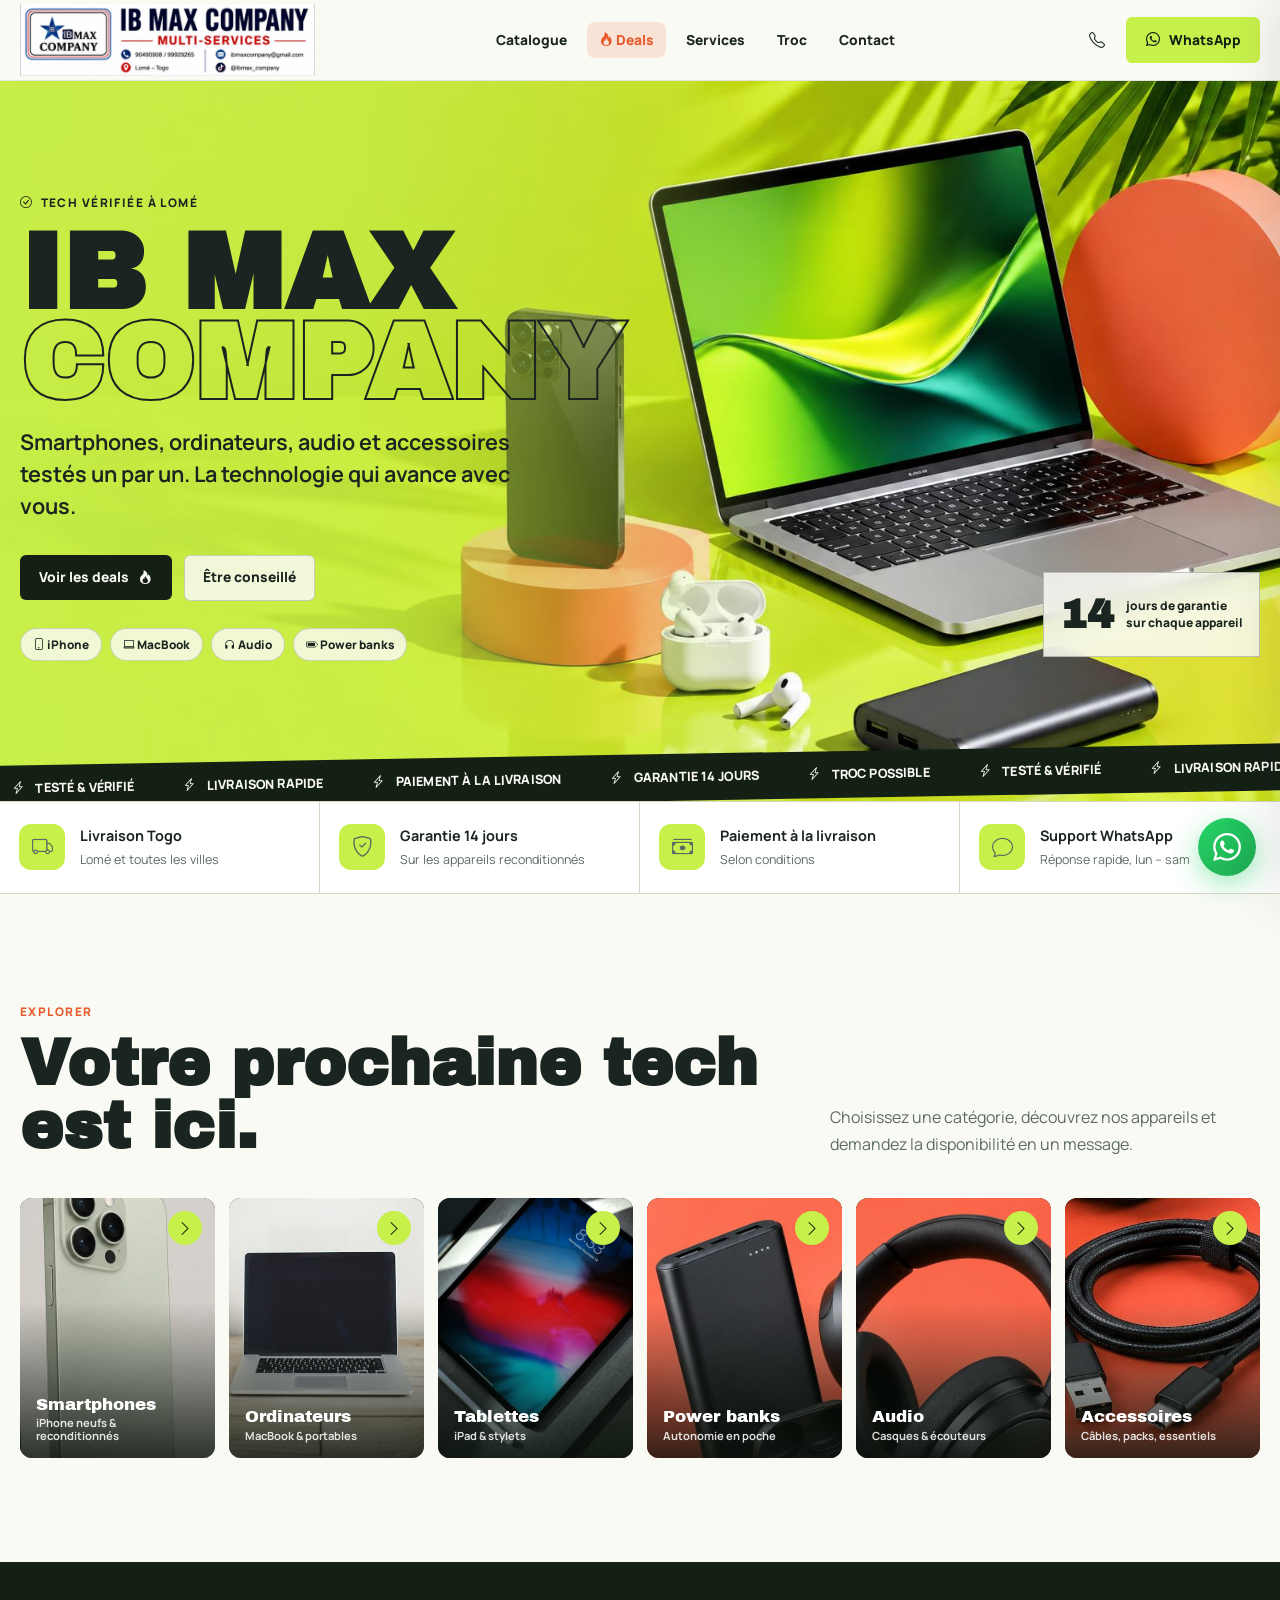
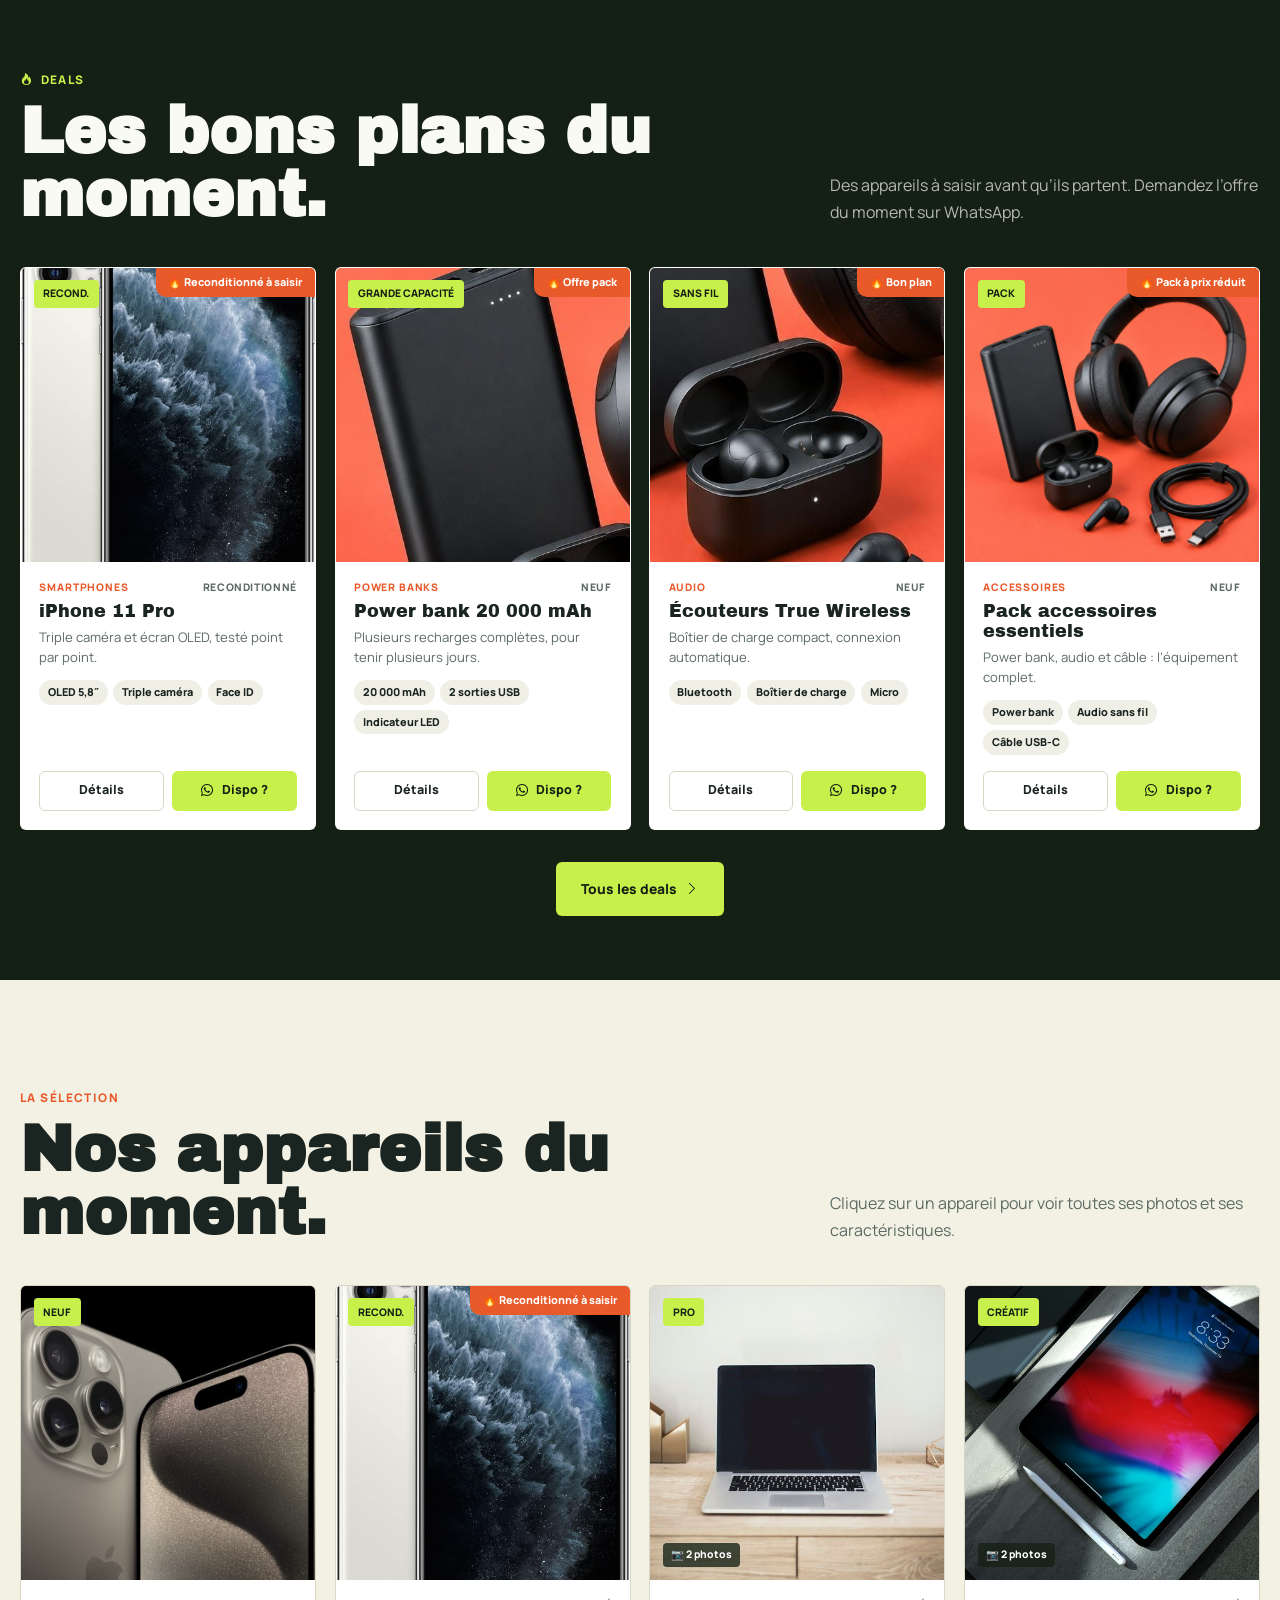
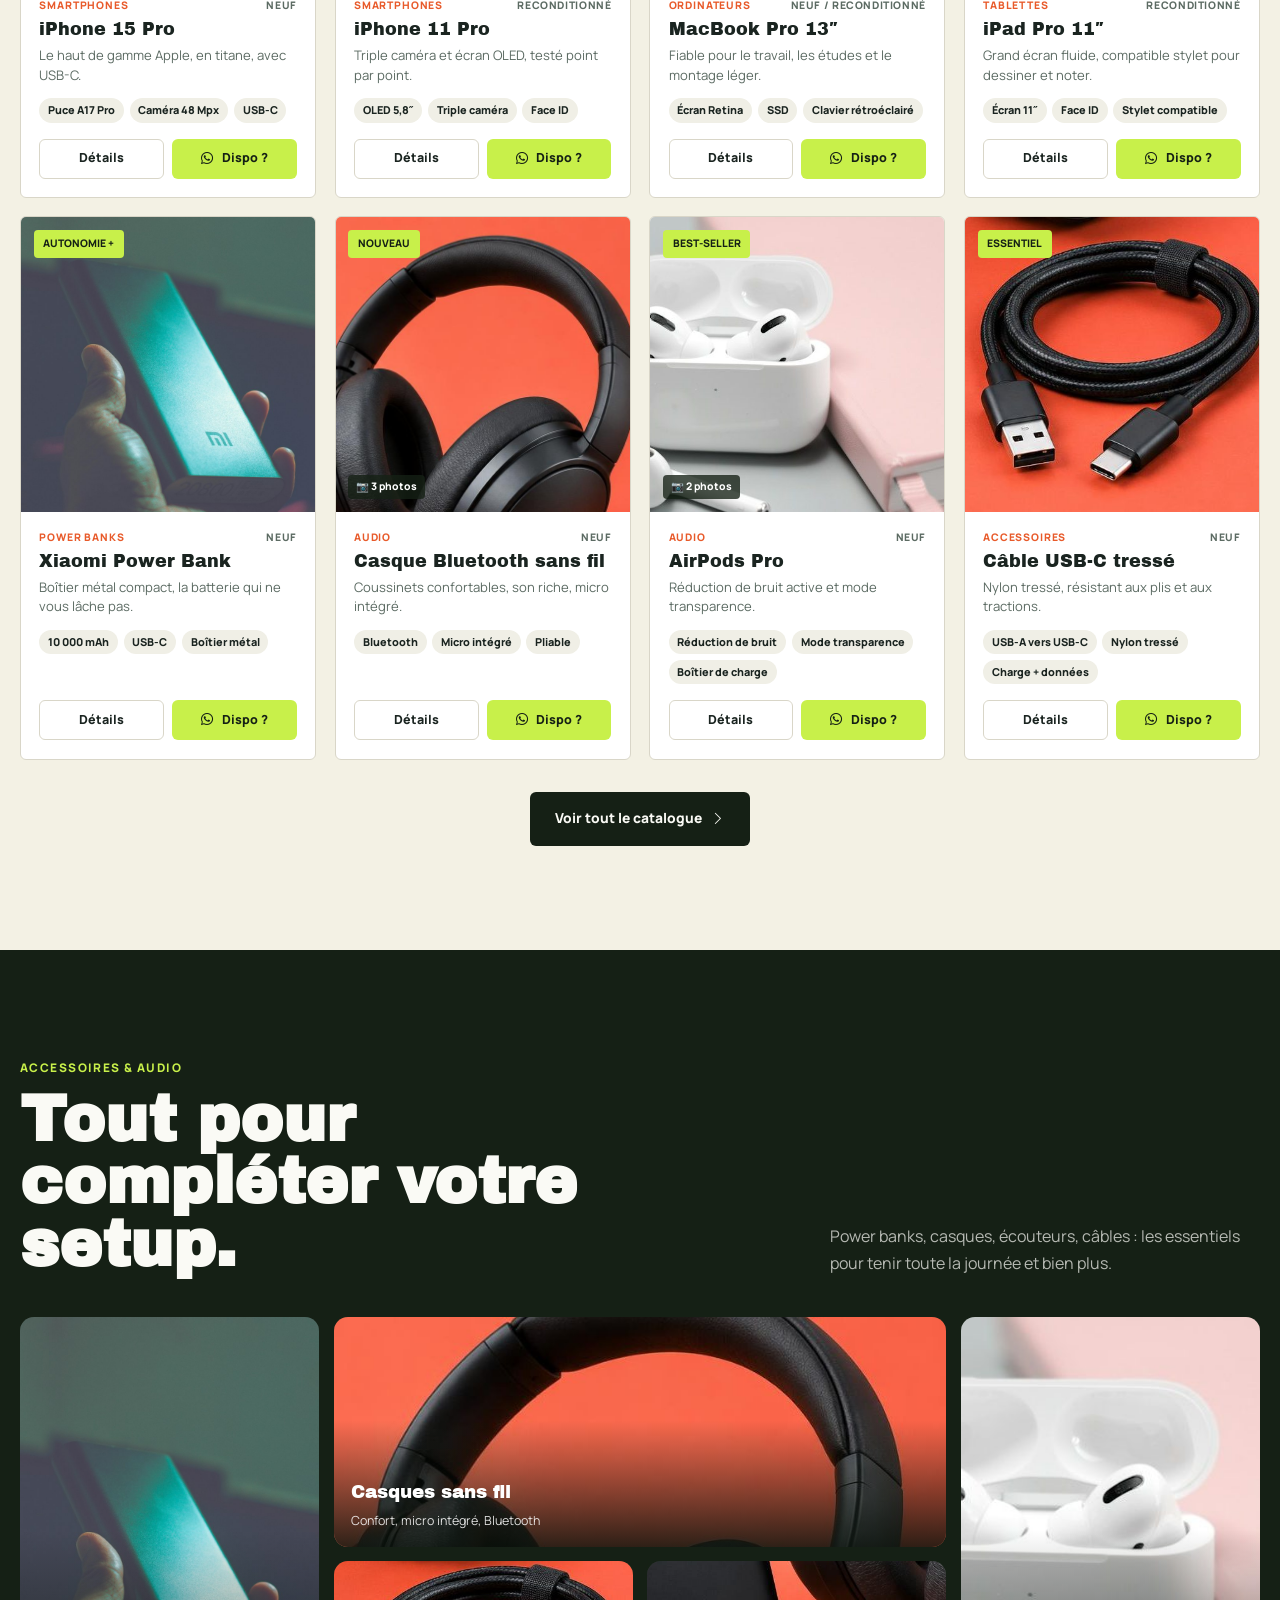
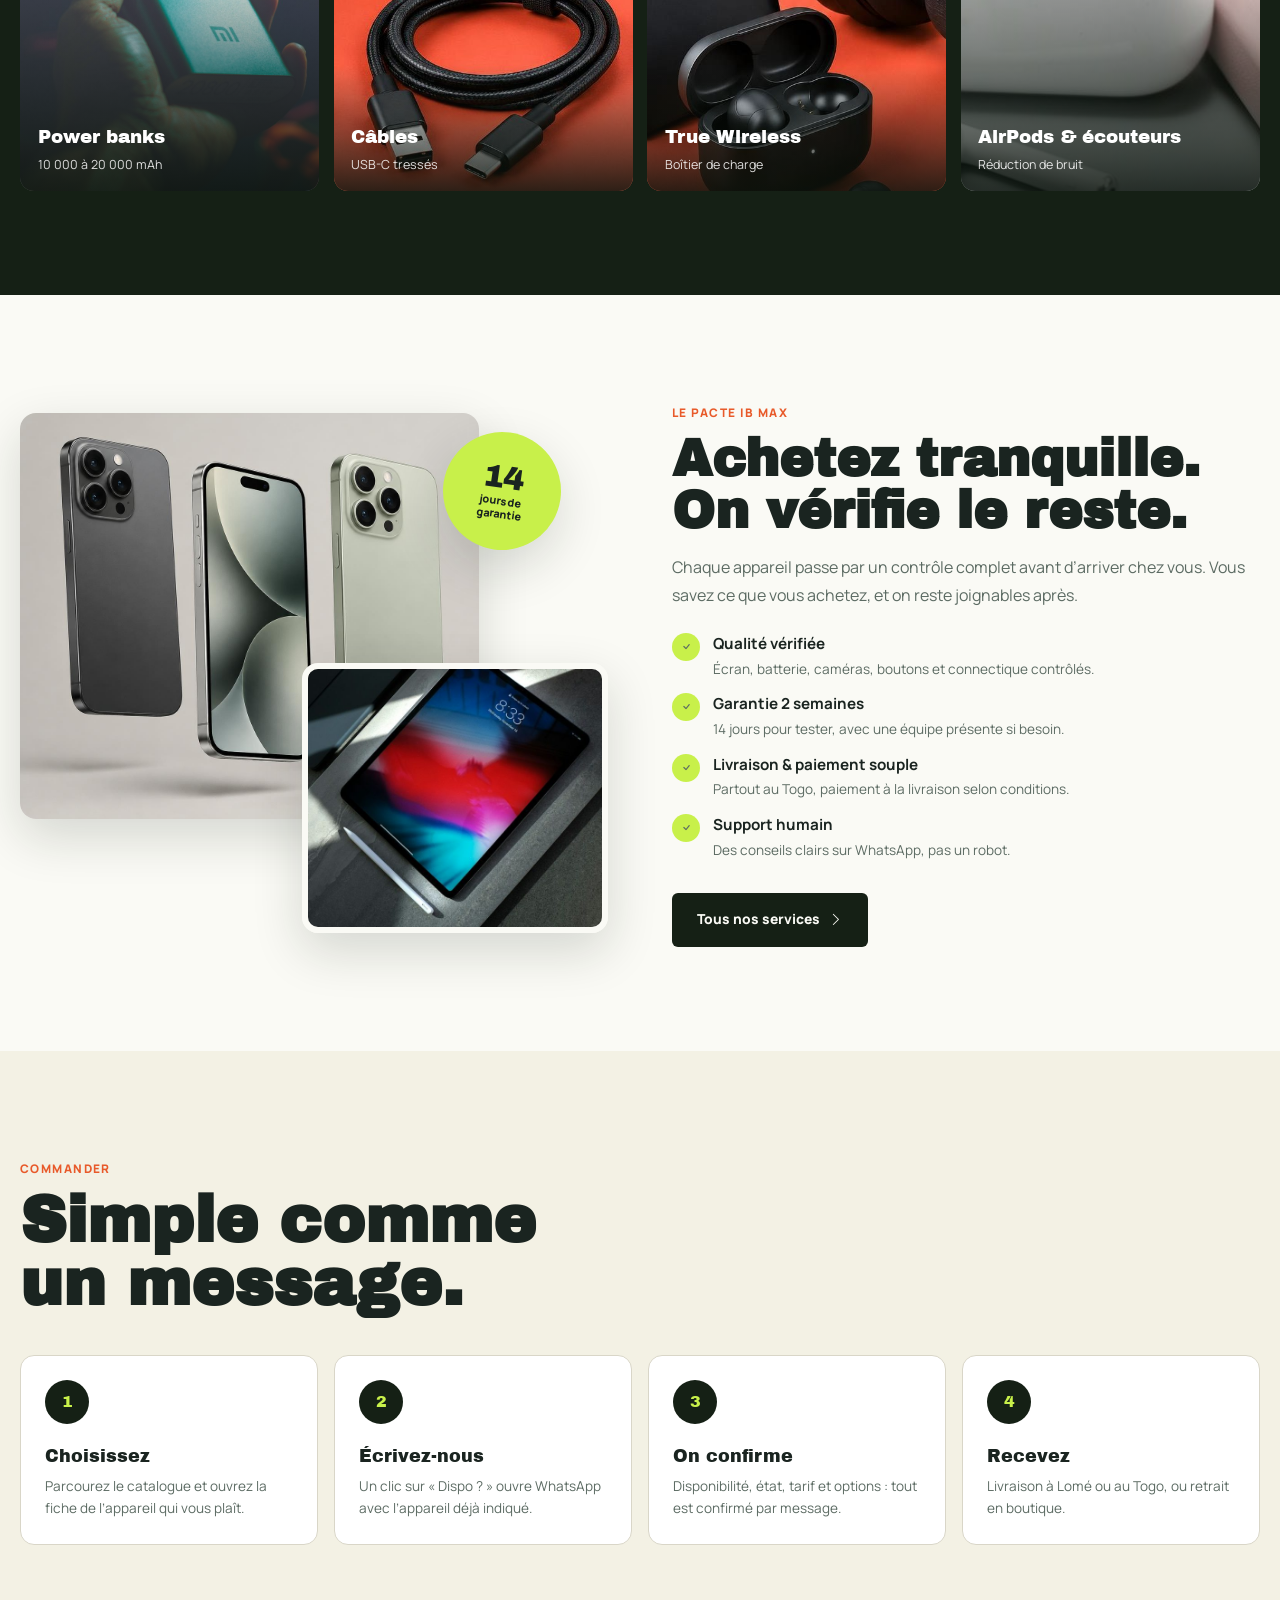
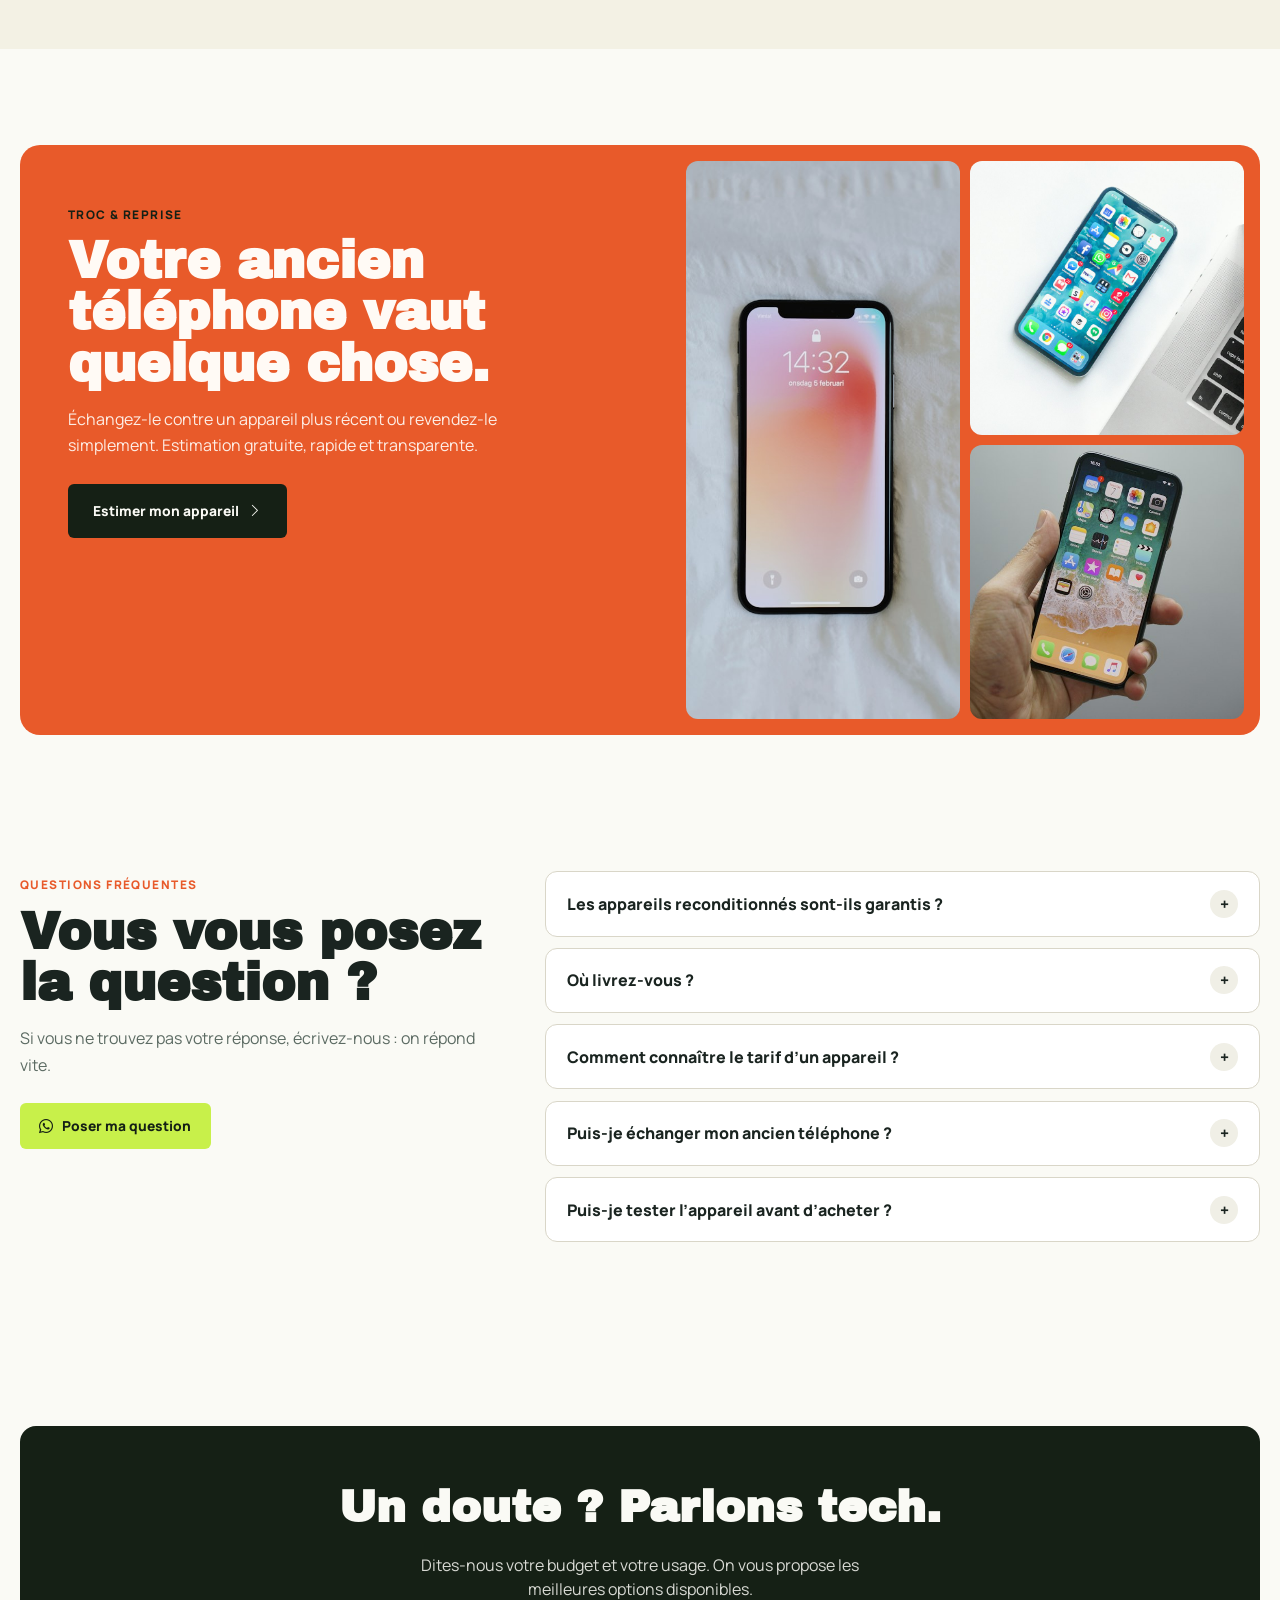
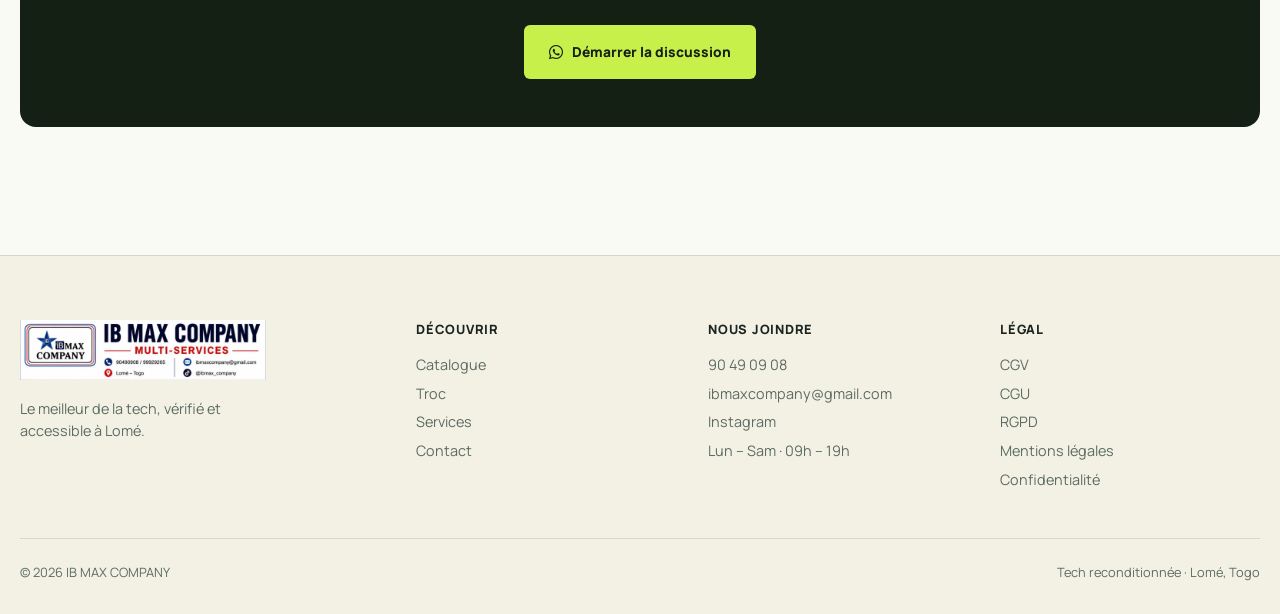
==== commit dc4dbda3: "kj" ====
--- a/index.html
+++ b/index.html
@@ -41,7 +41,7 @@
       </nav>
       <div class="header-actions">
         <a class="icon-button" href="tel:+22890490908" aria-label="Appeler"><i class="bi bi-telephone"></i></a>
-        <a class="button button-primary" href="https://wa.me/22890490908?text=Bonjour%20IB%20MAX%2C%20je%20souhaite%20avoir%20des%20informations." target="_blank" rel="noopener">WhatsApp</a>
+        <a class="button button-primary" href="https://wa.me/22890490908?text=Bonjour%20IB%20MAX%2C%20je%20souhaite%20avoir%20des%20informations." target="_blank" rel="noopener"><i class="bi bi-whatsapp" aria-hidden="true"></i> WhatsApp</a>
       </div>
       <button class="menu-toggle" id="menuToggle" aria-label="Menu"><span></span><span></span><span></span></button>
     </div>
@@ -60,7 +60,7 @@
       <a class="mobile-link" href="troc.html">Troc</a>
       <a class="mobile-link" href="contact.html">Contact</a>
     </nav>
-    <a class="button button-primary" style="margin-top:auto" href="https://wa.me/22890490908" target="_blank" rel="noopener">Écrire sur WhatsApp</a>
+    <a class="button button-primary" style="margin-top:auto" href="https://wa.me/22890490908" target="_blank" rel="noopener"><i class="bi bi-whatsapp" aria-hidden="true"></i> Écrire sur WhatsApp</a>
   </div>
   <button class="menu-backdrop hidden" id="menuBackdrop" aria-label="Fermer"></button>
 
@@ -258,7 +258,7 @@
           <span class="section-kicker">Questions fréquentes</span>
           <h2 style="font-family:var(--font-display);font-size:clamp(2rem,4vw,3.2rem);line-height:1;margin:.7rem 0 1rem">Vous vous posez<br>la question ?</h2>
           <p style="color:var(--muted-foreground);line-height:1.7;margin-bottom:1.5rem">Si vous ne trouvez pas votre réponse, écrivez-nous : on répond vite.</p>
-          <a class="button button-primary" href="https://wa.me/22890490908?text=Bonjour%20IB%20MAX%2C%20j%E2%80%99ai%20une%20question." target="_blank" rel="noopener"><i class="bi bi-chat-left-text"></i> Poser ma question</a>
+          <a class="button button-primary" href="https://wa.me/22890490908?text=Bonjour%20IB%20MAX%2C%20j%E2%80%99ai%20une%20question." target="_blank" rel="noopener"><i class="bi bi-whatsapp" aria-hidden="true"></i> Poser ma question</a>
         </div>
         <div class="faq-list reveal">
           <details><summary>Les appareils reconditionnés sont-ils garantis ?</summary><p>Oui. Chaque appareil reconditionné bénéficie d’une garantie de 14 jours après un contrôle complet (écran, batterie, caméras, connectique).</p></details>
@@ -274,7 +274,7 @@
       <div class="cta-block">
         <h2>Un doute ? Parlons tech.</h2>
         <p>Dites-nous votre budget et votre usage. On vous propose les meilleures options disponibles.</p>
-        <a class="button button-primary button-large" href="https://wa.me/22890490908?text=Bonjour%20IB%20MAX%2C%20j%E2%80%99ai%20besoin%20d%E2%80%99aide%20pour%20choisir%20un%20appareil." target="_blank" rel="noopener"><i class="bi bi-chat-left-text"></i> Démarrer la discussion</a>
+        <a class="button button-primary button-large" href="https://wa.me/22890490908?text=Bonjour%20IB%20MAX%2C%20j%E2%80%99ai%20besoin%20d%E2%80%99aide%20pour%20choisir%20un%20appareil." target="_blank" rel="noopener"><i class="bi bi-whatsapp" aria-hidden="true"></i> Démarrer la discussion</a>
       </div>
     </section>
   </main>
--- a/css/style.css
+++ b/css/style.css
@@ -1337,3 +1337,22 @@
 .deal-ribbon { position: absolute; z-index: 3; top: 0; right: 0; padding: .4rem .8rem; border-radius: 0 0 0 10px; background: var(--secondary); color: #fff; font-size: .68rem; font-weight: 900; }
 .nav-deals { color: var(--secondary); }
 @media (max-width: 767px) { .deals-section { padding: 4rem 0 3rem; } .deal-ribbon { font-size: .6rem; padding: .3rem .55rem; } }
+
+/* Catalogue mobile : cartes compactes en deux colonnes pour éviter une liste interminable. */
+@media (max-width: 767px) {
+  .product-grid { grid-template-columns: repeat(2, minmax(0, 1fr)); gap: .7rem; }
+  .product-card { min-width: 0; }
+  .product-card .product-visual { aspect-ratio: 1.15 / 1; }
+  .product-card .product-info { padding: .65rem; }
+  .product-card .product-info h3 { font-size: .84rem; line-height: 1.2; overflow-wrap: anywhere; }
+  .product-card .product-tagline { display: none; }
+  .product-card .product-meta { gap: .15rem; }
+  .product-card .product-category,
+  .product-card .condition-pill { font-size: .55rem; }
+  .product-card .spec-chips { gap: .25rem; margin-bottom: .65rem; }
+  .product-card .spec-chips li { padding: .2rem .4rem; font-size: .58rem; }
+  .product-card .product-actions { flex-direction: row; gap: .35rem; }
+  .product-card .product-actions .button { min-width: 0; min-height: 38px; padding: .35rem .3rem; font-size: .68rem; }
+  .filter-row { flex-wrap: nowrap; overflow-x: auto; overscroll-behavior-inline: contain; padding-bottom: .35rem; }
+  .filter-button { flex: 0 0 auto; }
+}
--- a/css/style.css
+++ b/css/style.css
@@ -1337,3 +1337,22 @@
 .deal-ribbon { position: absolute; z-index: 3; top: 0; right: 0; padding: .4rem .8rem; border-radius: 0 0 0 10px; background: var(--secondary); color: #fff; font-size: .68rem; font-weight: 900; }
 .nav-deals { color: var(--secondary); }
 @media (max-width: 767px) { .deals-section { padding: 4rem 0 3rem; } .deal-ribbon { font-size: .6rem; padding: .3rem .55rem; } }
+
+/* Catalogue mobile : cartes compactes en deux colonnes pour éviter une liste interminable. */
+@media (max-width: 767px) {
+  .product-grid { grid-template-columns: repeat(2, minmax(0, 1fr)); gap: .7rem; }
+  .product-card { min-width: 0; }
+  .product-card .product-visual { aspect-ratio: 1.15 / 1; }
+  .product-card .product-info { padding: .65rem; }
+  .product-card .product-info h3 { font-size: .84rem; line-height: 1.2; overflow-wrap: anywhere; }
+  .product-card .product-tagline { display: none; }
+  .product-card .product-meta { gap: .15rem; }
+  .product-card .product-category,
+  .product-card .condition-pill { font-size: .55rem; }
+  .product-card .spec-chips { gap: .25rem; margin-bottom: .65rem; }
+  .product-card .spec-chips li { padding: .2rem .4rem; font-size: .58rem; }
+  .product-card .product-actions { flex-direction: row; gap: .35rem; }
+  .product-card .product-actions .button { min-width: 0; min-height: 38px; padding: .35rem .3rem; font-size: .68rem; }
+  .filter-row { flex-wrap: nowrap; overflow-x: auto; overscroll-behavior-inline: contain; padding-bottom: .35rem; }
+  .filter-button { flex: 0 0 auto; }
+}
--- a/css/style.css
+++ b/css/style.css
@@ -1337,3 +1337,22 @@
 .deal-ribbon { position: absolute; z-index: 3; top: 0; right: 0; padding: .4rem .8rem; border-radius: 0 0 0 10px; background: var(--secondary); color: #fff; font-size: .68rem; font-weight: 900; }
 .nav-deals { color: var(--secondary); }
 @media (max-width: 767px) { .deals-section { padding: 4rem 0 3rem; } .deal-ribbon { font-size: .6rem; padding: .3rem .55rem; } }
+
+/* Catalogue mobile : cartes compactes en deux colonnes pour éviter une liste interminable. */
+@media (max-width: 767px) {
+  .product-grid { grid-template-columns: repeat(2, minmax(0, 1fr)); gap: .7rem; }
+  .product-card { min-width: 0; }
+  .product-card .product-visual { aspect-ratio: 1.15 / 1; }
+  .product-card .product-info { padding: .65rem; }
+  .product-card .product-info h3 { font-size: .84rem; line-height: 1.2; overflow-wrap: anywhere; }
+  .product-card .product-tagline { display: none; }
+  .product-card .product-meta { gap: .15rem; }
+  .product-card .product-category,
+  .product-card .condition-pill { font-size: .55rem; }
+  .product-card .spec-chips { gap: .25rem; margin-bottom: .65rem; }
+  .product-card .spec-chips li { padding: .2rem .4rem; font-size: .58rem; }
+  .product-card .product-actions { flex-direction: row; gap: .35rem; }
+  .product-card .product-actions .button { min-width: 0; min-height: 38px; padding: .35rem .3rem; font-size: .68rem; }
+  .filter-row { flex-wrap: nowrap; overflow-x: auto; overscroll-behavior-inline: contain; padding-bottom: .35rem; }
+  .filter-button { flex: 0 0 auto; }
+}
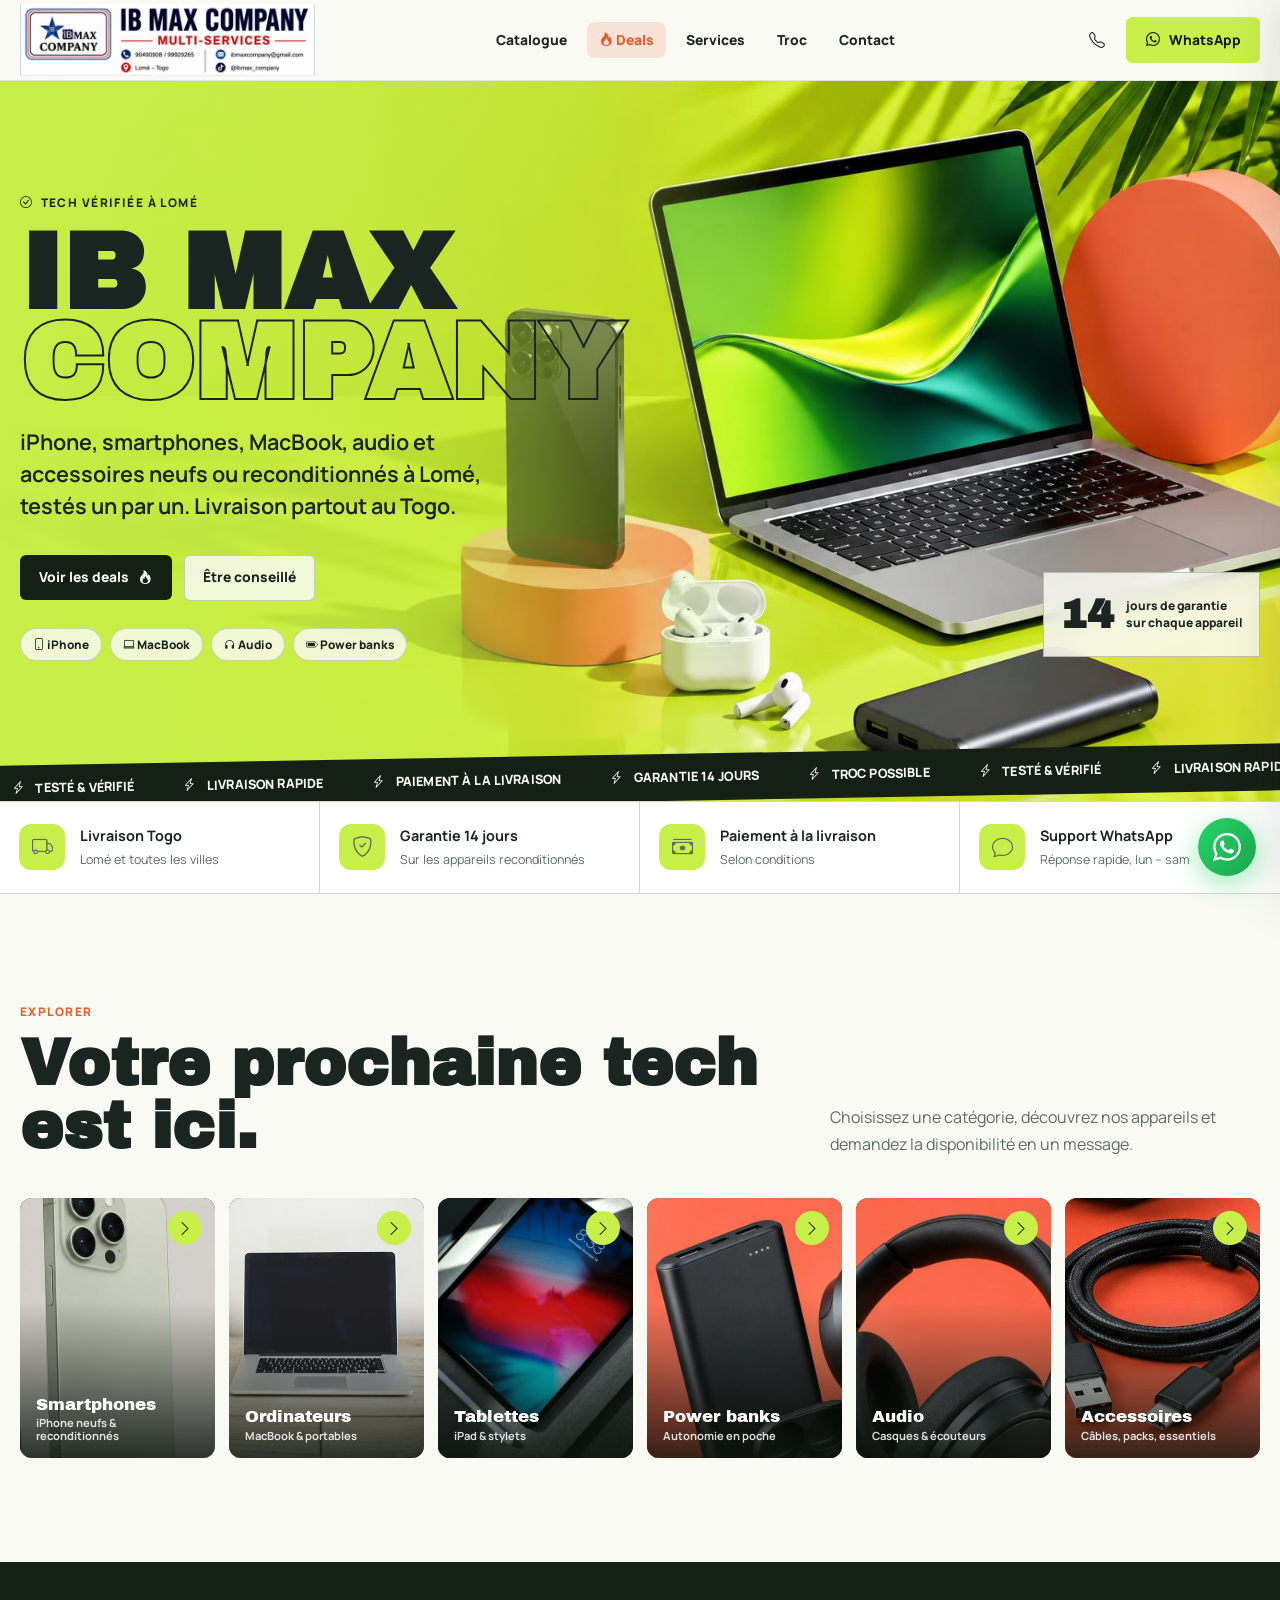
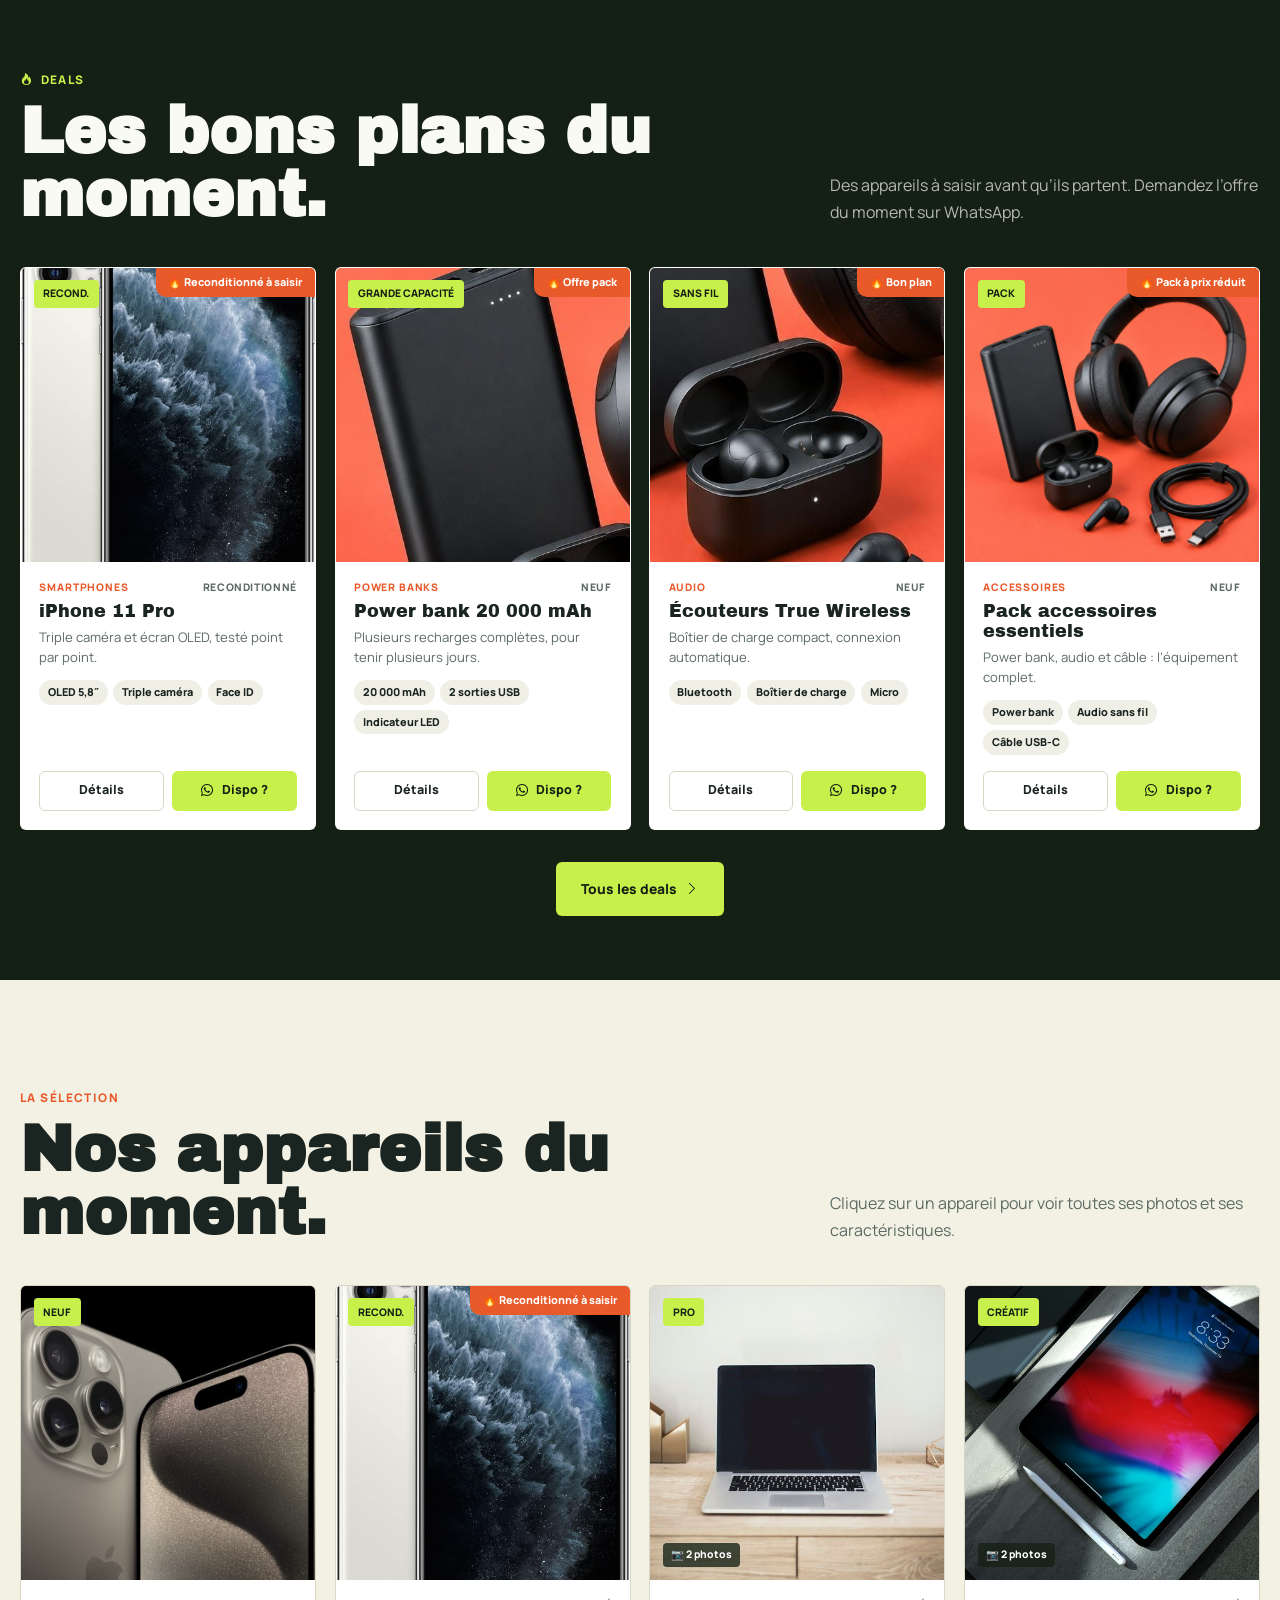
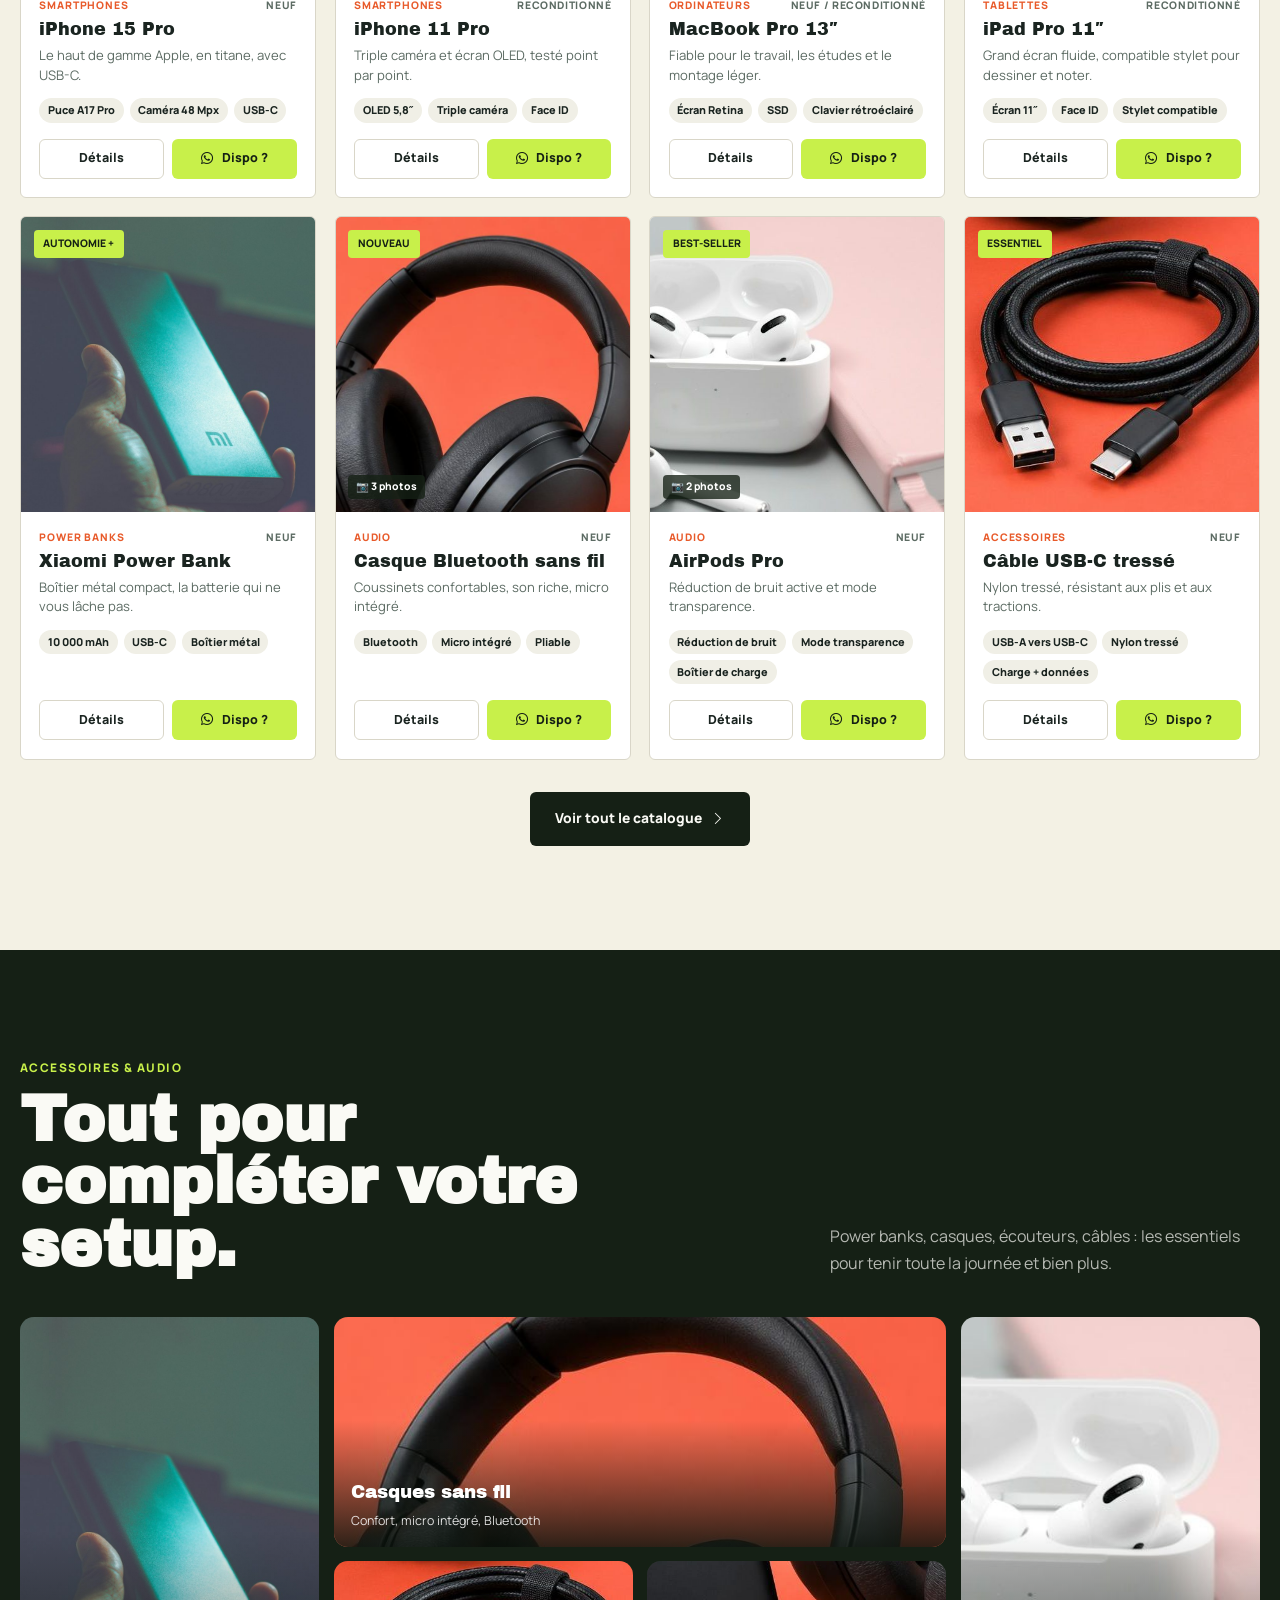
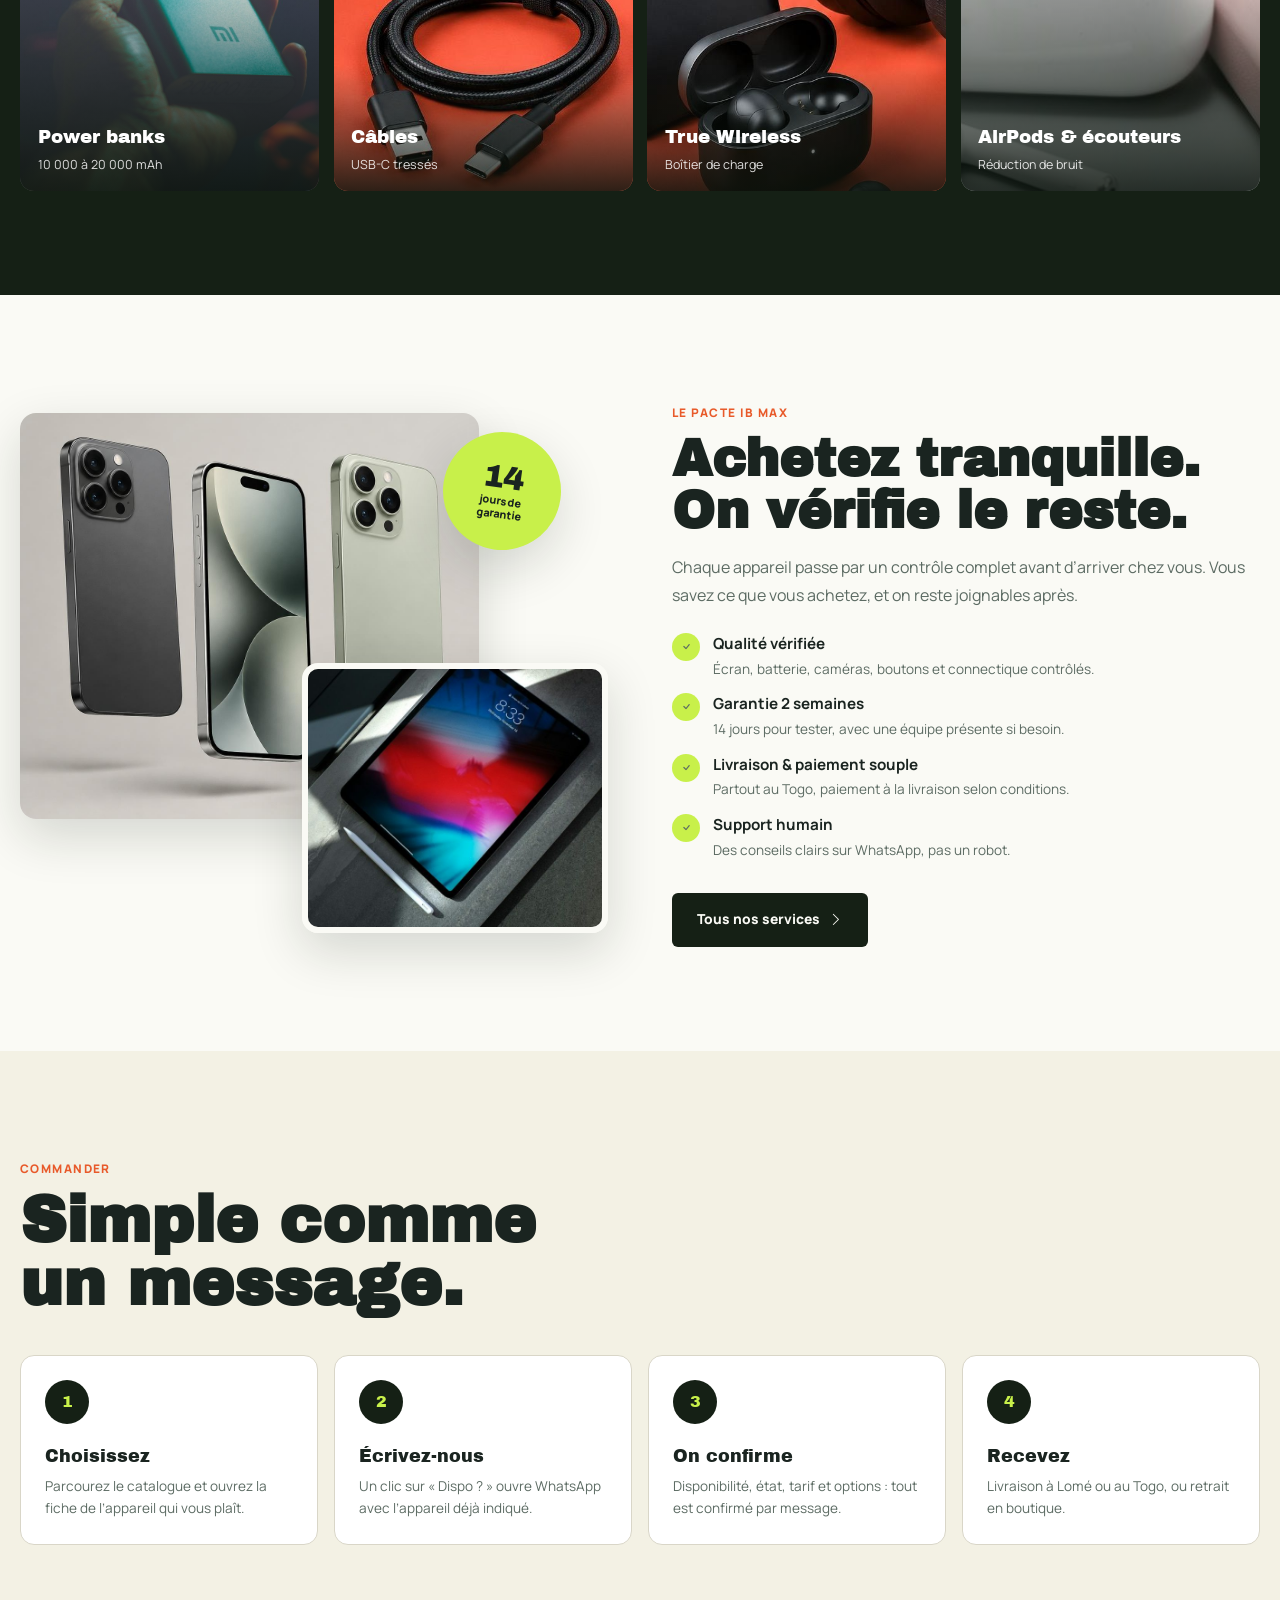
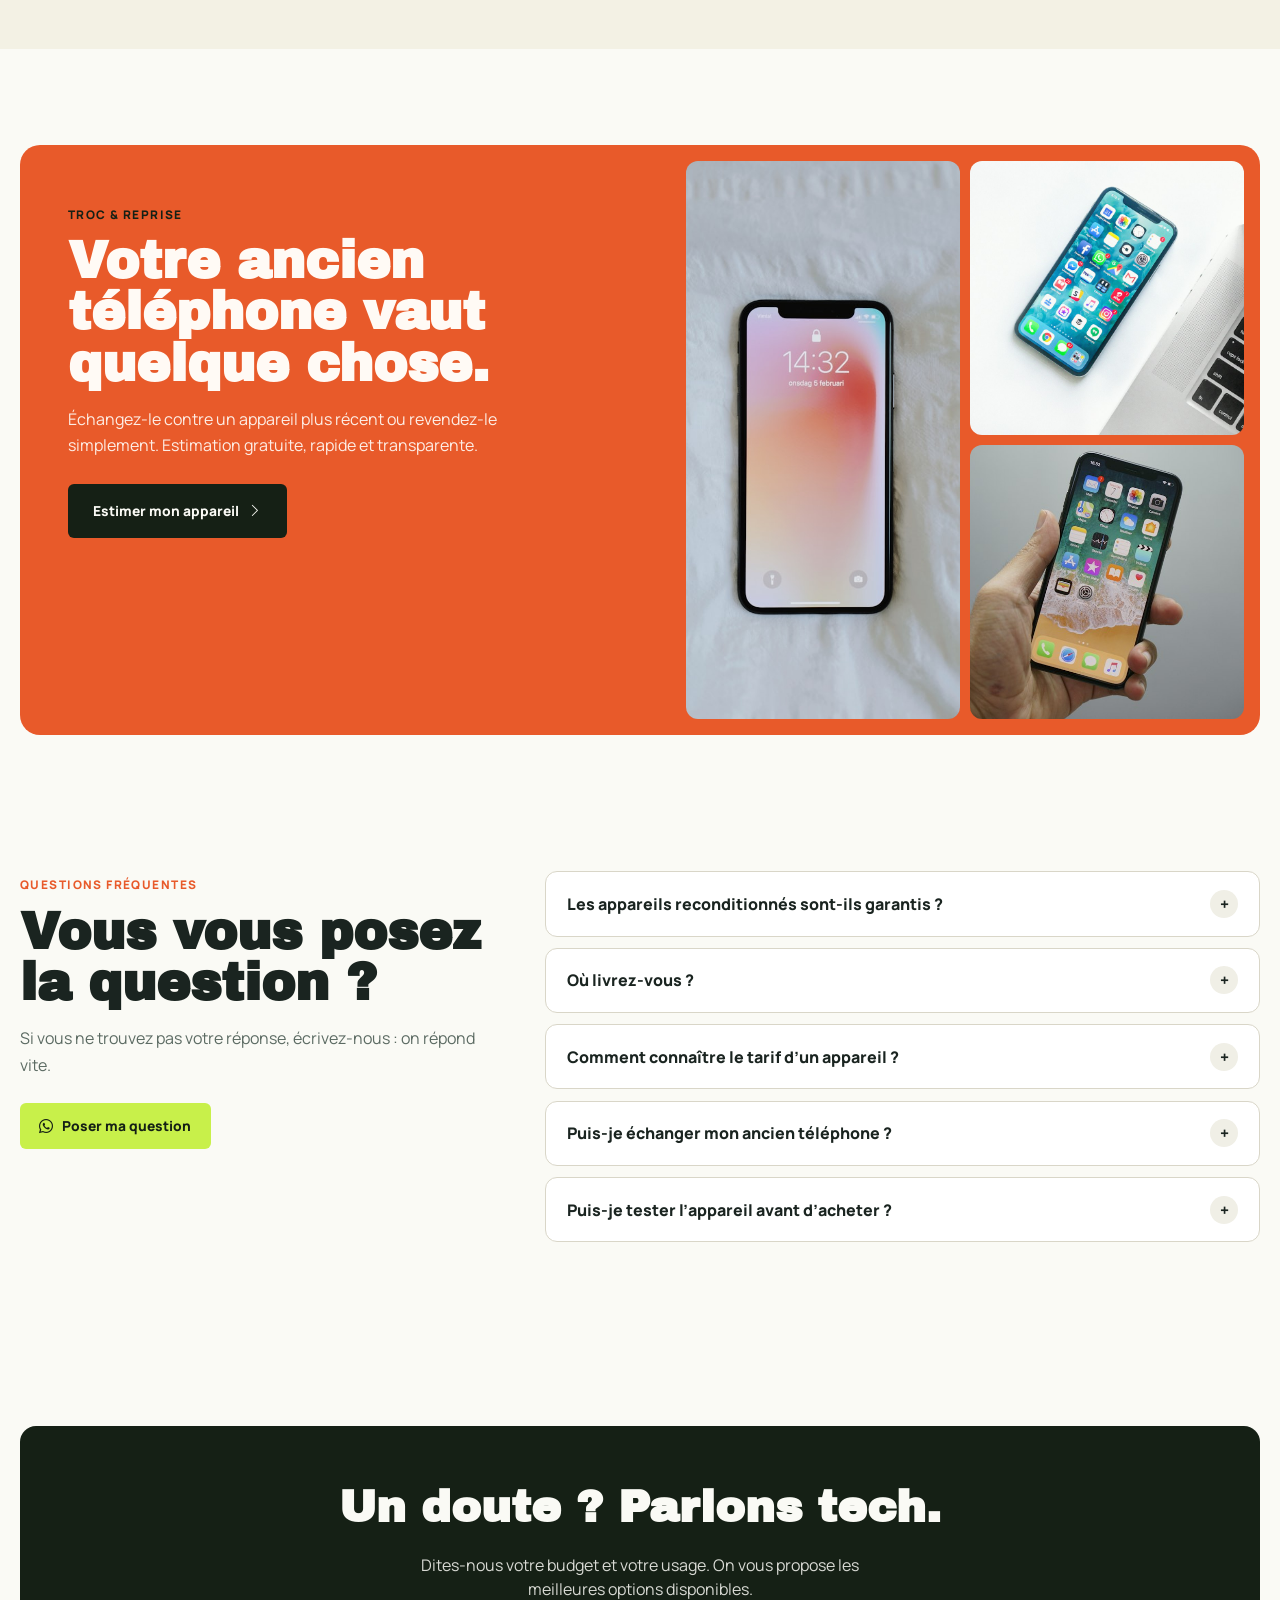
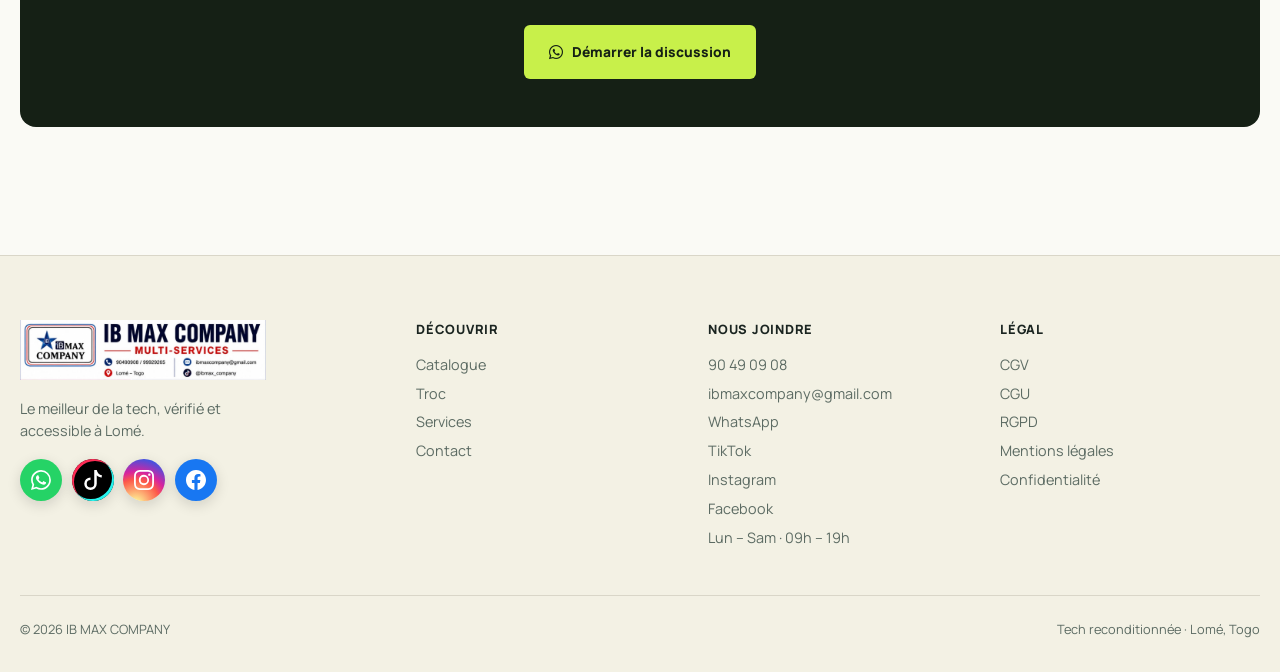
==== commit 3ca65a99: "ajoute des reseaux sociaux" ====
--- a/index.html
+++ b/index.html
@@ -3,21 +3,43 @@
 <head>
   <meta charset="UTF-8">
   <meta name="viewport" content="width=device-width, initial-scale=1.0">
-  <title>IB MAX COMPANY — La tech qui vous ressemble à Lomé</title>
-  <meta name="description" content="Smartphones, ordinateurs, audio et accessoires neufs ou reconditionnés à Lomé. Garantie 14 jours, livraison au Togo et commande rapide sur WhatsApp.">
+  <title>IB MAX COMPANY — iPhone, MacBook &amp; smartphones neufs et reconditionnés à Lomé, Togo</title>
+  <meta name="description" content="Boutique high-tech à Lomé : iPhone, Samsung, Xiaomi, MacBook, iPad, AirPods et power banks neufs ou reconditionnés. Garantie 14 jours, livraison au Togo, troc et commande sur WhatsApp.">
+  <meta name="keywords" content="iPhone Lomé, acheter iPhone Togo, smartphone reconditionné Togo, téléphone pas cher Lomé, MacBook Lomé, iPad Togo, AirPods Togo, power bank Lomé, troc téléphone Lomé, reprise smartphone Togo, boutique high-tech Lomé, vente téléphone Togo, Samsung Galaxy Lomé, Xiaomi Togo, Honor Togo, Google Pixel Togo, livraison téléphone Togo, IB MAX COMPANY, IB MAX, Lomé, Togo">
+  <meta name="author" content="IB MAX COMPANY">
+  <meta name="robots" content="index, follow, max-image-preview:large, max-snippet:-1, max-video-preview:-1">
+  <link rel="canonical" href="https://ibmaxcompany.com/">
+  <link rel="alternate" hreflang="fr" href="https://ibmaxcompany.com/">
+  <link rel="alternate" hreflang="x-default" href="https://ibmaxcompany.com/">
+  <meta name="geo.region" content="TG-M">
+  <meta name="geo.placename" content="Lomé">
+  <meta name="geo.position" content="6.1319;1.2228">
+  <meta name="ICBM" content="6.1319, 1.2228">
+  <meta property="og:type" content="website">
+  <meta property="og:site_name" content="IB MAX COMPANY">
+  <meta property="og:locale" content="fr_FR">
+  <meta property="og:url" content="https://ibmaxcompany.com/">
+  <meta property="og:title" content="IB MAX COMPANY — iPhone, MacBook &amp; smartphones neufs et reconditionnés à Lomé, Togo">
+  <meta property="og:description" content="Boutique high-tech à Lomé : iPhone, Samsung, Xiaomi, MacBook, iPad, AirPods et power banks neufs ou reconditionnés. Garantie 14 jours, livraison au Togo, troc et commande sur WhatsApp.">
+  <meta property="og:image" content="https://ibmaxcompany.com/images/og-image.jpg">
+  <meta property="og:image:width" content="1200">
+  <meta property="og:image:height" content="630">
+  <meta property="og:image:alt" content="IB MAX COMPANY — iPhone, MacBook, audio et accessoires à Lomé">
+  <meta name="twitter:card" content="summary_large_image">
+  <meta name="twitter:title" content="IB MAX COMPANY — iPhone, MacBook &amp; smartphones neufs et reconditionnés à Lomé, Togo">
+  <meta name="twitter:description" content="Boutique high-tech à Lomé : iPhone, Samsung, Xiaomi, MacBook, iPad, AirPods et power banks neufs ou reconditionnés. Garantie 14 jours, livraison au Togo, troc et commande sur WhatsApp.">
+  <meta name="twitter:image" content="https://ibmaxcompany.com/images/og-image.jpg">
+  <link rel="icon" type="image/png" sizes="192x192" href="images/icon-192.png">
+  <link rel="icon" type="image/png" sizes="512x512" href="images/icon-512.png">
+  <link rel="apple-touch-icon" href="images/apple-touch-icon.png">
   <meta name="theme-color" content="#c8f04a">
-  <meta property="og:title" content="IB MAX COMPANY — La tech qui vous ressemble à Lomé">
-  <meta property="og:description" content="Smartphones, ordinateurs, audio et accessoires neufs ou reconditionnés à Lomé. Garantie 14 jours, livraison au Togo et commande rapide sur WhatsApp.">
-  <meta property="og:image" content="images/ibmax-hero.jpg">
-  <link rel="icon" href="images/logo.jpeg">
-  <link rel="icon" type="image/svg+xml" href="images/logo.jpeg">
-  <link rel="apple-touch-icon" href="images/logo.jpeg">
   <link rel="manifest" href="manifest.webmanifest">
   <link rel="preconnect" href="https://fonts.googleapis.com">
   <link rel="preconnect" href="https://fonts.gstatic.com" crossorigin>
   <link rel="dns-prefetch" href="https://wa.me">
   <link rel="dns-prefetch" href="https://www.instagram.com">
   <link rel="dns-prefetch" href="https://www.facebook.com">
+  <link rel="dns-prefetch" href="https://www.tiktok.com">
   <link rel="preload" as="image" fetchpriority="high" href="images/ibmax-hero.jpg">
   <link rel="preload" as="style" href="css/style.css">
   <link rel="preload" as="script" href="js/products.js">
@@ -26,6 +48,9 @@
   <link href="https://cdn.jsdelivr.net/npm/bootstrap-icons@1.11.3/font/bootstrap-icons.min.css" rel="stylesheet">
   <link rel="stylesheet" href="css/style.css" media="print" onload="this.media='all'">
   <noscript><link rel="stylesheet" href="css/style.css"></noscript>
+  <script type="application/ld+json">{"@context":"https://schema.org","@type":["Store","ElectronicsStore"],"@id":"https://ibmaxcompany.com/#organization","name":"IB MAX COMPANY","alternateName":["IB MAX","IBMAX COMPANY"],"url":"https://ibmaxcompany.com/","logo":"https://ibmaxcompany.com/images/icon-512.png","image":["https://ibmaxcompany.com/images/og-image.jpg","https://ibmaxcompany.com/images/ibmax-hero.jpg"],"description":"Boutique high-tech à Lomé : iPhone, smartphones Samsung, Xiaomi, Honor, Google Pixel, MacBook, iPad, audio et accessoires neufs ou reconditionnés. Garantie 14 jours, livraison au Togo, troc.","telephone":"+22890490908","email":"ibmaxcompany@gmail.com","priceRange":"$$","currenciesAccepted":"XOF","paymentAccepted":"Cash, Mobile Money","address":{"@type":"PostalAddress","addressLocality":"Lomé","addressRegion":"Maritime","addressCountry":"TG"},"geo":{"@type":"GeoCoordinates","latitude":6.1319,"longitude":1.2228},"areaServed":[{"@type":"City","name":"Lomé"},{"@type":"Country","name":"Togo"}],"openingHoursSpecification":[{"@type":"OpeningHoursSpecification","dayOfWeek":["Monday","Tuesday","Wednesday","Thursday","Friday","Saturday"],"opens":"09:00","closes":"19:00"}],"contactPoint":[{"@type":"ContactPoint","telephone":"+22890490908","contactType":"customer service","availableLanguage":["French"],"areaServed":"TG"}],"sameAs":["https://www.facebook.com/share/1EzmM8azvQ/?mibextid=wwXIfr","https://www.instagram.com/ibmax_company","https://www.tiktok.com/@ibmax_company","https://wa.me/22890490908"],"knowsAbout":["iPhone","Smartphones reconditionnés","MacBook","iPad","AirPods","Power banks","Troc de téléphones"]}</script>
+  <script type="application/ld+json">{"@context":"https://schema.org","@type":"WebSite","@id":"https://ibmaxcompany.com/#website","url":"https://ibmaxcompany.com/","name":"IB MAX COMPANY","inLanguage":"fr","publisher":{"@id":"https://ibmaxcompany.com/#organization"}}</script>
+  <script type="application/ld+json">{"@context":"https://schema.org","@type":"FAQPage","mainEntity":[{"@type":"Question","name":"Les appareils reconditionnés sont-ils garantis ?","acceptedAnswer":{"@type":"Answer","text":"Oui. Chaque appareil reconditionné bénéficie d’une garantie de 14 jours après un contrôle complet (écran, batterie, caméras, connectique)."}},{"@type":"Question","name":"Où livrez-vous ?","acceptedAnswer":{"@type":"Answer","text":"À Lomé et dans le reste du Togo. Le paiement à la livraison est possible selon conditions. Vous pouvez aussi retirer votre appareil en boutique."}},{"@type":"Question","name":"Comment connaître le tarif d’un appareil ?","acceptedAnswer":{"@type":"Answer","text":"Les tarifs dépendent du modèle, du stockage et de l’état. Cliquez sur « Dispo ? » sur la fiche : on vous répond avec le tarif à jour sur WhatsApp."}},{"@type":"Question","name":"Puis-je échanger mon ancien téléphone ?","acceptedAnswer":{"@type":"Answer","text":"Oui, c’est le principe du troc. Envoyez la marque, le modèle, l’état et quelques photos pour recevoir une estimation."}},{"@type":"Question","name":"Puis-je tester l’appareil avant d’acheter ?","acceptedAnswer":{"@type":"Answer","text":"Oui, vous pouvez venir voir et tester sur place à Lomé du lundi au samedi, de 9h à 19h."}}]}</script>
 </head>
 <body>
 
@@ -52,7 +77,7 @@
       <span class="brand-mark"><img src="images/logo.jpeg" alt="IB MAX COMPANY" ></span>
       <button class="icon-button" id="menuClose" aria-label="Fermer"><i class="bi bi-x"></i></button>
     </div>
-    <nav style="margin-top:2.5rem;display:flex;flex-direction:column">
+    <nav style="margin-top:2.5rem;margin-bottom:auto;display:flex;flex-direction:column">
       <a class="mobile-link" href="index.html">Accueil</a>
       <a class="mobile-link" href="catalogue.html">Catalogue</a>
       <a class="mobile-link" href="catalogue.html?cat=Deals"><i class="bi bi-fire"></i> Deals</a>
@@ -60,19 +85,26 @@
       <a class="mobile-link" href="troc.html">Troc</a>
       <a class="mobile-link" href="contact.html">Contact</a>
     </nav>
-    <a class="button button-primary" style="margin-top:auto" href="https://wa.me/22890490908" target="_blank" rel="noopener"><i class="bi bi-whatsapp" aria-hidden="true"></i> Écrire sur WhatsApp</a>
+
+      <div class="social-links social-links--mobile" aria-label="Réseaux sociaux IB MAX COMPANY">
+        <a class="social-btn sb-whatsapp" href="https://wa.me/22890490908" target="_blank" rel="noopener me" aria-label="WhatsApp +228 90 49 09 08" title="WhatsApp"><svg class="social-svg" viewBox="0 0 16 16" fill="currentColor" aria-hidden="true" focusable="false"><path d="M13.601 2.326A7.85 7.85 0 0 0 7.994 0C3.627 0 .068 3.558.064 7.926c0 1.399.366 2.76 1.057 3.965L0 16l4.204-1.102a7.9 7.9 0 0 0 3.79.965h.004c4.368 0 7.926-3.558 7.93-7.93A7.9 7.9 0 0 0 13.6 2.326zM7.994 14.521a6.6 6.6 0 0 1-3.356-.92l-.24-.144-2.494.654.666-2.433-.156-.251a6.56 6.56 0 0 1-1.007-3.505c0-3.626 2.957-6.584 6.591-6.584a6.56 6.56 0 0 1 4.66 1.931 6.56 6.56 0 0 1 1.928 4.66c-.004 3.639-2.961 6.592-6.592 6.592m3.615-4.934c-.197-.099-1.17-.578-1.353-.646-.182-.065-.315-.099-.445.099-.133.197-.513.646-.627.775-.114.133-.232.148-.43.05-.197-.1-.836-.308-1.592-.985-.59-.525-.985-1.175-1.103-1.372-.114-.198-.011-.304.088-.403.087-.088.197-.232.296-.346.1-.114.133-.198.198-.33.065-.134.034-.248-.015-.347-.05-.099-.445-1.076-.612-1.47-.16-.389-.323-.335-.445-.34-.114-.007-.247-.007-.38-.007a.73.73 0 0 0-.529.247c-.182.198-.691.677-.691 1.654s.71 1.916.81 2.049c.098.133 1.394 2.132 3.383 2.992.47.205.84.326 1.129.418.475.152.904.129 1.246.08.38-.058 1.171-.48 1.338-.943.164-.464.164-.86.114-.943-.049-.084-.182-.133-.38-.232"/></svg></a>
+        <a class="social-btn sb-tiktok" href="https://www.tiktok.com/@ibmax_company" target="_blank" rel="noopener me" aria-label="TikTok @ibmax_company" title="TikTok"><svg class="social-svg" viewBox="0 0 16 16" fill="currentColor" aria-hidden="true" focusable="false"><path d="M9 0h1.98c.144.715.54 1.617 1.235 2.512C12.895 3.389 13.797 4 15 4v2c-1.753 0-3.07-.814-4-1.829V11a5 5 0 1 1-5-5v2a3 3 0 1 0 3 3z"/></svg></a>
+        <a class="social-btn sb-instagram" href="https://www.instagram.com/ibmax_company" target="_blank" rel="noopener me" aria-label="Instagram @ibmax_company" title="Instagram"><svg class="social-svg" viewBox="0 0 16 16" fill="currentColor" aria-hidden="true" focusable="false"><path d="M8 0C5.829 0 5.556.01 4.703.048 3.85.088 3.269.222 2.76.42a3.9 3.9 0 0 0-1.417.923A3.9 3.9 0 0 0 .42 2.76C.222 3.268.087 3.85.048 4.7.01 5.555 0 5.827 0 8.001c0 2.172.01 2.444.048 3.297.04.852.174 1.433.372 1.942.205.526.478.972.923 1.417.444.445.89.719 1.416.923.51.198 1.09.333 1.942.372C5.555 15.99 5.827 16 8 16s2.444-.01 3.298-.048c.851-.04 1.434-.174 1.943-.372a3.9 3.9 0 0 0 1.416-.923c.445-.445.718-.891.923-1.417.197-.509.332-1.09.372-1.942C15.99 10.445 16 10.173 16 8s-.01-2.445-.048-3.299c-.04-.851-.175-1.433-.372-1.941a3.9 3.9 0 0 0-.923-1.417A3.9 3.9 0 0 0 13.24.42c-.51-.198-1.092-.333-1.943-.372C10.443.01 10.172 0 7.998 0zm-.717 1.442h.718c2.136 0 2.389.007 3.232.046.78.035 1.204.166 1.486.275.373.145.64.319.92.599s.453.546.598.92c.11.281.24.705.275 1.485.039.843.047 1.096.047 3.231s-.008 2.389-.047 3.232c-.035.78-.166 1.203-.275 1.485a2.5 2.5 0 0 1-.599.919c-.28.28-.546.453-.92.598-.28.11-.704.24-1.485.276-.843.038-1.096.047-3.232.047s-2.39-.009-3.233-.047c-.78-.036-1.203-.166-1.485-.276a2.5 2.5 0 0 1-.92-.598 2.5 2.5 0 0 1-.6-.92c-.109-.281-.24-.705-.275-1.485-.038-.843-.046-1.096-.046-3.233s.008-2.388.046-3.231c.036-.78.166-1.204.276-1.486.145-.373.319-.64.599-.92s.546-.453.92-.598c.282-.11.705-.24 1.485-.276.738-.034 1.024-.044 2.515-.045zm4.988 1.328a.96.96 0 1 0 0 1.92.96.96 0 0 0 0-1.92m-4.27 1.122a4.109 4.109 0 1 0 0 8.217 4.109 4.109 0 0 0 0-8.217m0 1.441a2.667 2.667 0 1 1 0 5.334 2.667 2.667 0 0 1 0-5.334"/></svg></a>
+        <a class="social-btn sb-facebook" href="https://www.facebook.com/share/1EzmM8azvQ/?mibextid=wwXIfr" target="_blank" rel="noopener me" aria-label="Facebook IB MAX COMPANY" title="Facebook"><svg class="social-svg" viewBox="0 0 16 16" fill="currentColor" aria-hidden="true" focusable="false"><path d="M16 8.049c0-4.446-3.582-8.05-8-8.05C3.58 0-.002 3.603-.002 8.05c0 4.017 2.926 7.347 6.75 7.951v-5.625h-2.03V8.05H6.75V6.275c0-2.017 1.195-3.131 3.022-3.131.876 0 1.791.157 1.791.157v1.98h-1.009c-.993 0-1.303.621-1.303 1.258v1.51h2.218l-.354 2.326H9.25V16c3.824-.604 6.75-3.934 6.75-7.951"/></svg></a>
+      </div>
+    <a class="button button-primary" style="margin-top:1rem" href="https://wa.me/22890490908" target="_blank" rel="noopener"><i class="bi bi-whatsapp" aria-hidden="true"></i> Écrire sur WhatsApp</a>
   </div>
   <button class="menu-backdrop hidden" id="menuBackdrop" aria-label="Fermer"></button>
 
   <main>
     <section class="hero-section">
-      <img class="hero-image" src="images/ibmax-hero.jpg" alt="Smartphone, ordinateur, écouteurs et power bank IB MAX COMPANY" width="1600" height="1200" fetchpriority="high">
+      <img class="hero-image" src="images/ibmax-hero.jpg" alt="iPhone, MacBook, écouteurs et power bank en vente chez IB MAX COMPANY à Lomé, Togo" width="1600" height="1200" fetchpriority="high">
       <div class="hero-shade"></div>
       <div class="site-container hero-content">
         <div class="hero-copy">
           <span class="eyebrow"><i class="bi bi-check-circle"></i> Tech vérifiée à Lomé</span>
           <h1>IB MAX<br><span>COMPANY</span></h1>
-          <p>Smartphones, ordinateurs, audio et accessoires testés un par un. La technologie qui avance avec vous.</p>
+          <p>iPhone, smartphones, MacBook, audio et accessoires neufs ou reconditionnés à Lomé, testés un par un. Livraison partout au Togo.</p>
           <div class="flex flex-wrap gap-3">
             <a class="button button-dark" href="catalogue.html?cat=Deals">Voir les deals <i class="bi bi-fire"></i></a>
             <a class="button button-glass" href="https://wa.me/22890490908?text=Bonjour%20IB%20MAX%2C%20conseillez-moi%20un%20appareil." target="_blank" rel="noopener">Être conseillé</a>
@@ -284,9 +316,15 @@
       <div class="footer-brand">
 <span class="brand-mark"><img src="images/logo.jpeg" alt="IB MAX COMPANY" ></span>
         <p>Le meilleur de la tech, vérifié et accessible à Lomé.</p>
+        <div class="social-links" aria-label="Réseaux sociaux IB MAX COMPANY">
+          <a class="social-btn sb-whatsapp" href="https://wa.me/22890490908" target="_blank" rel="noopener me" aria-label="WhatsApp +228 90 49 09 08" title="WhatsApp"><svg class="social-svg" viewBox="0 0 16 16" fill="currentColor" aria-hidden="true" focusable="false"><path d="M13.601 2.326A7.85 7.85 0 0 0 7.994 0C3.627 0 .068 3.558.064 7.926c0 1.399.366 2.76 1.057 3.965L0 16l4.204-1.102a7.9 7.9 0 0 0 3.79.965h.004c4.368 0 7.926-3.558 7.93-7.93A7.9 7.9 0 0 0 13.6 2.326zM7.994 14.521a6.6 6.6 0 0 1-3.356-.92l-.24-.144-2.494.654.666-2.433-.156-.251a6.56 6.56 0 0 1-1.007-3.505c0-3.626 2.957-6.584 6.591-6.584a6.56 6.56 0 0 1 4.66 1.931 6.56 6.56 0 0 1 1.928 4.66c-.004 3.639-2.961 6.592-6.592 6.592m3.615-4.934c-.197-.099-1.17-.578-1.353-.646-.182-.065-.315-.099-.445.099-.133.197-.513.646-.627.775-.114.133-.232.148-.43.05-.197-.1-.836-.308-1.592-.985-.59-.525-.985-1.175-1.103-1.372-.114-.198-.011-.304.088-.403.087-.088.197-.232.296-.346.1-.114.133-.198.198-.33.065-.134.034-.248-.015-.347-.05-.099-.445-1.076-.612-1.47-.16-.389-.323-.335-.445-.34-.114-.007-.247-.007-.38-.007a.73.73 0 0 0-.529.247c-.182.198-.691.677-.691 1.654s.71 1.916.81 2.049c.098.133 1.394 2.132 3.383 2.992.47.205.84.326 1.129.418.475.152.904.129 1.246.08.38-.058 1.171-.48 1.338-.943.164-.464.164-.86.114-.943-.049-.084-.182-.133-.38-.232"/></svg></a>
+          <a class="social-btn sb-tiktok" href="https://www.tiktok.com/@ibmax_company" target="_blank" rel="noopener me" aria-label="TikTok @ibmax_company" title="TikTok"><svg class="social-svg" viewBox="0 0 16 16" fill="currentColor" aria-hidden="true" focusable="false"><path d="M9 0h1.98c.144.715.54 1.617 1.235 2.512C12.895 3.389 13.797 4 15 4v2c-1.753 0-3.07-.814-4-1.829V11a5 5 0 1 1-5-5v2a3 3 0 1 0 3 3z"/></svg></a>
+          <a class="social-btn sb-instagram" href="https://www.instagram.com/ibmax_company" target="_blank" rel="noopener me" aria-label="Instagram @ibmax_company" title="Instagram"><svg class="social-svg" viewBox="0 0 16 16" fill="currentColor" aria-hidden="true" focusable="false"><path d="M8 0C5.829 0 5.556.01 4.703.048 3.85.088 3.269.222 2.76.42a3.9 3.9 0 0 0-1.417.923A3.9 3.9 0 0 0 .42 2.76C.222 3.268.087 3.85.048 4.7.01 5.555 0 5.827 0 8.001c0 2.172.01 2.444.048 3.297.04.852.174 1.433.372 1.942.205.526.478.972.923 1.417.444.445.89.719 1.416.923.51.198 1.09.333 1.942.372C5.555 15.99 5.827 16 8 16s2.444-.01 3.298-.048c.851-.04 1.434-.174 1.943-.372a3.9 3.9 0 0 0 1.416-.923c.445-.445.718-.891.923-1.417.197-.509.332-1.09.372-1.942C15.99 10.445 16 10.173 16 8s-.01-2.445-.048-3.299c-.04-.851-.175-1.433-.372-1.941a3.9 3.9 0 0 0-.923-1.417A3.9 3.9 0 0 0 13.24.42c-.51-.198-1.092-.333-1.943-.372C10.443.01 10.172 0 7.998 0zm-.717 1.442h.718c2.136 0 2.389.007 3.232.046.78.035 1.204.166 1.486.275.373.145.64.319.92.599s.453.546.598.92c.11.281.24.705.275 1.485.039.843.047 1.096.047 3.231s-.008 2.389-.047 3.232c-.035.78-.166 1.203-.275 1.485a2.5 2.5 0 0 1-.599.919c-.28.28-.546.453-.92.598-.28.11-.704.24-1.485.276-.843.038-1.096.047-3.232.047s-2.39-.009-3.233-.047c-.78-.036-1.203-.166-1.485-.276a2.5 2.5 0 0 1-.92-.598 2.5 2.5 0 0 1-.6-.92c-.109-.281-.24-.705-.275-1.485-.038-.843-.046-1.096-.046-3.233s.008-2.388.046-3.231c.036-.78.166-1.204.276-1.486.145-.373.319-.64.599-.92s.546-.453.92-.598c.282-.11.705-.24 1.485-.276.738-.034 1.024-.044 2.515-.045zm4.988 1.328a.96.96 0 1 0 0 1.92.96.96 0 0 0 0-1.92m-4.27 1.122a4.109 4.109 0 1 0 0 8.217 4.109 4.109 0 0 0 0-8.217m0 1.441a2.667 2.667 0 1 1 0 5.334 2.667 2.667 0 0 1 0-5.334"/></svg></a>
+          <a class="social-btn sb-facebook" href="https://www.facebook.com/share/1EzmM8azvQ/?mibextid=wwXIfr" target="_blank" rel="noopener me" aria-label="Facebook IB MAX COMPANY" title="Facebook"><svg class="social-svg" viewBox="0 0 16 16" fill="currentColor" aria-hidden="true" focusable="false"><path d="M16 8.049c0-4.446-3.582-8.05-8-8.05C3.58 0-.002 3.603-.002 8.05c0 4.017 2.926 7.347 6.75 7.951v-5.625h-2.03V8.05H6.75V6.275c0-2.017 1.195-3.131 3.022-3.131.876 0 1.791.157 1.791.157v1.98h-1.009c-.993 0-1.303.621-1.303 1.258v1.51h2.218l-.354 2.326H9.25V16c3.824-.604 6.75-3.934 6.75-7.951"/></svg></a>
+        </div>
       </div>
       <div><h3>Découvrir</h3><a href="catalogue.html">Catalogue</a><a href="troc.html">Troc</a><a href="services.html">Services</a><a href="contact.html">Contact</a></div>
-      <div><h3>Nous joindre</h3><a href="tel:+22890490908">90 49 09 08</a><a href="mailto:ibmaxcompany@gmail.com">ibmaxcompany@gmail.com</a><a href="https://www.instagram.com/ibmax_company" target="_blank" rel="noopener">Instagram</a><span>Lun – Sam · 09h – 19h</span></div>
+      <div><h3>Nous joindre</h3><a href="tel:+22890490908">90 49 09 08</a><a href="mailto:ibmaxcompany@gmail.com">ibmaxcompany@gmail.com</a><a href="https://wa.me/22890490908" target="_blank" rel="noopener">WhatsApp</a><a href="https://www.tiktok.com/@ibmax_company" target="_blank" rel="noopener me">TikTok</a><a href="https://www.instagram.com/ibmax_company" target="_blank" rel="noopener me">Instagram</a><a href="https://www.facebook.com/share/1EzmM8azvQ/?mibextid=wwXIfr" target="_blank" rel="noopener me">Facebook</a><span>Lun – Sam · 09h – 19h</span></div>
       <div><h3>Légal</h3><a href="cgv.html">CGV</a><a href="cgu.html">CGU</a><a href="rgpd.html">RGPD</a><a href="mentions-legales.html">Mentions légales</a><a href="politique-confidentialite.html">Confidentialité</a></div>
     </div>
     <div class="site-container footer-bottom"><span>© 2026 IB MAX COMPANY</span><span>Tech reconditionnée · Lomé, Togo</span></div>
--- a/css/style.css
+++ b/css/style.css
@@ -1356,3 +1356,31 @@
   .filter-row { flex-wrap: nowrap; overflow-x: auto; overscroll-behavior-inline: contain; padding-bottom: .35rem; }
   .filter-button { flex: 0 0 auto; }
 }
+
+
+/* ───────── Réseaux sociaux ───────── */
+.social-links { display: flex; gap: 0.6rem; margin-top: 1.1rem; flex-wrap: wrap; }
+.social-btn {
+  display: inline-flex; align-items: center; justify-content: center;
+  width: 42px; height: 42px; border-radius: 50%; flex: 0 0 auto;
+  color: #fff !important; font-size: 1.15rem; line-height: 1;
+  margin: 0 !important;
+  transition: transform .2s ease, box-shadow .2s ease, filter .2s ease;
+  box-shadow: 0 4px 14px rgba(0,0,0,.14);
+}
+a.social-btn:hover { transform: translateY(-3px) scale(1.06); box-shadow: 0 8px 20px rgba(0,0,0,.22); filter: brightness(1.07); }
+a.social-btn:focus-visible { outline: 3px solid color-mix(in srgb, var(--foreground) 35%, transparent); outline-offset: 3px; }
+.sb-whatsapp { background: #25d366; }
+.sb-facebook { background: #1877f2; }
+.sb-tiktok { background: #000; box-shadow: 0 4px 14px rgba(0,0,0,.14), -2px -2px 0 #25f4ee inset, 2px 2px 0 #fe2c55 inset; }
+.sb-instagram { background: radial-gradient(circle at 30% 107%, #fdf497 0%, #fdf497 5%, #fd5949 45%, #d6249f 60%, #285aeb 90%); }
+.social-links--mobile { margin: 1.5rem 0 0; }
+.footer-top .social-links a.social-btn { color: #fff; margin-bottom: 0; }
+.social-list { list-style: none; margin: .6rem 0 0; padding: 0; display: grid; gap: .7rem; }
+.social-list a { display: flex; align-items: center; gap: .85rem; font-weight: 700; }
+.social-list a small { display: block; font-weight: 500; color: var(--muted-foreground); font-size: .8rem; }
+.social-list .social-btn { width: 40px; height: 40px; }
+
+.social-svg { width: 20px; height: 20px; display: block; fill: currentColor; }
+.footer-top a.social-btn, a.social-btn, .social-list .social-btn { display: inline-flex; align-items: center; justify-content: center; }
+.footer-top a.social-btn { margin: 0; }
--- a/css/style.css
+++ b/css/style.css
@@ -1356,3 +1356,31 @@
   .filter-row { flex-wrap: nowrap; overflow-x: auto; overscroll-behavior-inline: contain; padding-bottom: .35rem; }
   .filter-button { flex: 0 0 auto; }
 }
+
+
+/* ───────── Réseaux sociaux ───────── */
+.social-links { display: flex; gap: 0.6rem; margin-top: 1.1rem; flex-wrap: wrap; }
+.social-btn {
+  display: inline-flex; align-items: center; justify-content: center;
+  width: 42px; height: 42px; border-radius: 50%; flex: 0 0 auto;
+  color: #fff !important; font-size: 1.15rem; line-height: 1;
+  margin: 0 !important;
+  transition: transform .2s ease, box-shadow .2s ease, filter .2s ease;
+  box-shadow: 0 4px 14px rgba(0,0,0,.14);
+}
+a.social-btn:hover { transform: translateY(-3px) scale(1.06); box-shadow: 0 8px 20px rgba(0,0,0,.22); filter: brightness(1.07); }
+a.social-btn:focus-visible { outline: 3px solid color-mix(in srgb, var(--foreground) 35%, transparent); outline-offset: 3px; }
+.sb-whatsapp { background: #25d366; }
+.sb-facebook { background: #1877f2; }
+.sb-tiktok { background: #000; box-shadow: 0 4px 14px rgba(0,0,0,.14), -2px -2px 0 #25f4ee inset, 2px 2px 0 #fe2c55 inset; }
+.sb-instagram { background: radial-gradient(circle at 30% 107%, #fdf497 0%, #fdf497 5%, #fd5949 45%, #d6249f 60%, #285aeb 90%); }
+.social-links--mobile { margin: 1.5rem 0 0; }
+.footer-top .social-links a.social-btn { color: #fff; margin-bottom: 0; }
+.social-list { list-style: none; margin: .6rem 0 0; padding: 0; display: grid; gap: .7rem; }
+.social-list a { display: flex; align-items: center; gap: .85rem; font-weight: 700; }
+.social-list a small { display: block; font-weight: 500; color: var(--muted-foreground); font-size: .8rem; }
+.social-list .social-btn { width: 40px; height: 40px; }
+
+.social-svg { width: 20px; height: 20px; display: block; fill: currentColor; }
+.footer-top a.social-btn, a.social-btn, .social-list .social-btn { display: inline-flex; align-items: center; justify-content: center; }
+.footer-top a.social-btn { margin: 0; }
--- a/css/style.css
+++ b/css/style.css
@@ -1356,3 +1356,31 @@
   .filter-row { flex-wrap: nowrap; overflow-x: auto; overscroll-behavior-inline: contain; padding-bottom: .35rem; }
   .filter-button { flex: 0 0 auto; }
 }
+
+
+/* ───────── Réseaux sociaux ───────── */
+.social-links { display: flex; gap: 0.6rem; margin-top: 1.1rem; flex-wrap: wrap; }
+.social-btn {
+  display: inline-flex; align-items: center; justify-content: center;
+  width: 42px; height: 42px; border-radius: 50%; flex: 0 0 auto;
+  color: #fff !important; font-size: 1.15rem; line-height: 1;
+  margin: 0 !important;
+  transition: transform .2s ease, box-shadow .2s ease, filter .2s ease;
+  box-shadow: 0 4px 14px rgba(0,0,0,.14);
+}
+a.social-btn:hover { transform: translateY(-3px) scale(1.06); box-shadow: 0 8px 20px rgba(0,0,0,.22); filter: brightness(1.07); }
+a.social-btn:focus-visible { outline: 3px solid color-mix(in srgb, var(--foreground) 35%, transparent); outline-offset: 3px; }
+.sb-whatsapp { background: #25d366; }
+.sb-facebook { background: #1877f2; }
+.sb-tiktok { background: #000; box-shadow: 0 4px 14px rgba(0,0,0,.14), -2px -2px 0 #25f4ee inset, 2px 2px 0 #fe2c55 inset; }
+.sb-instagram { background: radial-gradient(circle at 30% 107%, #fdf497 0%, #fdf497 5%, #fd5949 45%, #d6249f 60%, #285aeb 90%); }
+.social-links--mobile { margin: 1.5rem 0 0; }
+.footer-top .social-links a.social-btn { color: #fff; margin-bottom: 0; }
+.social-list { list-style: none; margin: .6rem 0 0; padding: 0; display: grid; gap: .7rem; }
+.social-list a { display: flex; align-items: center; gap: .85rem; font-weight: 700; }
+.social-list a small { display: block; font-weight: 500; color: var(--muted-foreground); font-size: .8rem; }
+.social-list .social-btn { width: 40px; height: 40px; }
+
+.social-svg { width: 20px; height: 20px; display: block; fill: currentColor; }
+.footer-top a.social-btn, a.social-btn, .social-list .social-btn { display: inline-flex; align-items: center; justify-content: center; }
+.footer-top a.social-btn { margin: 0; }
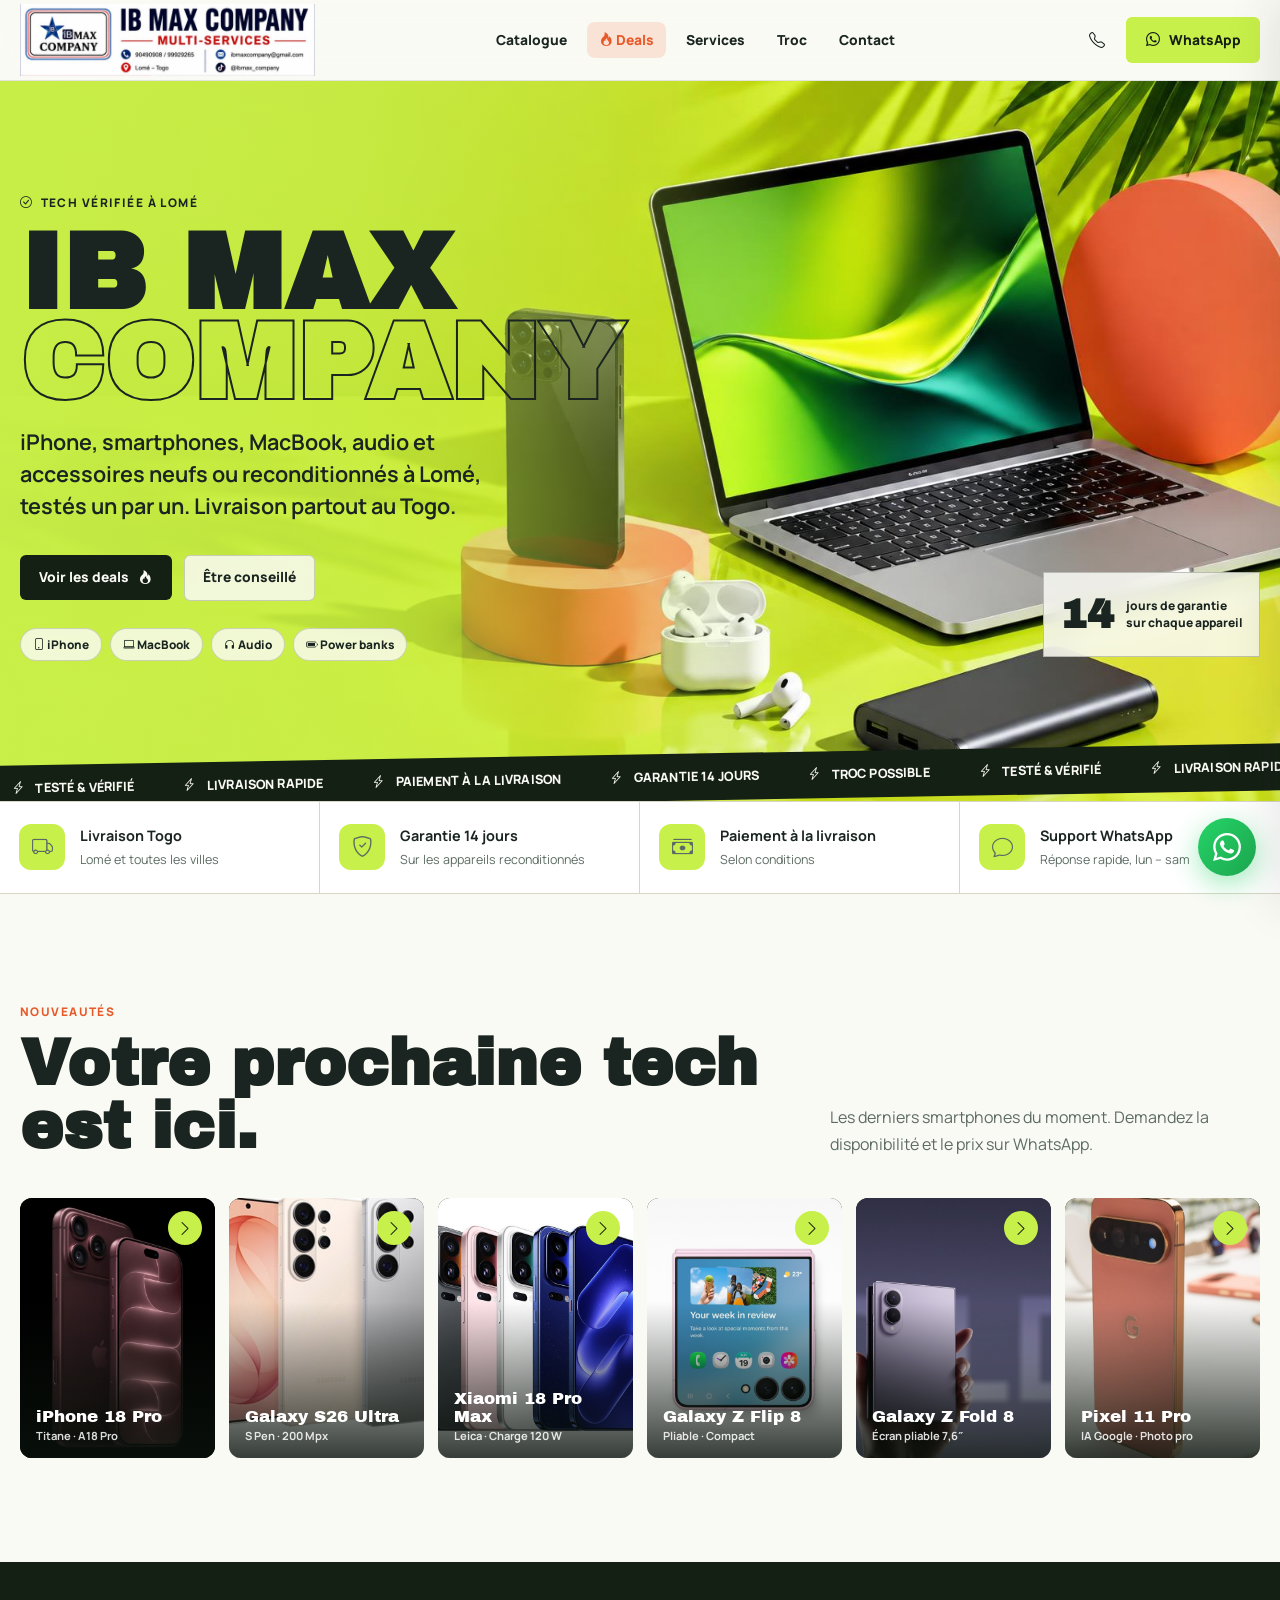
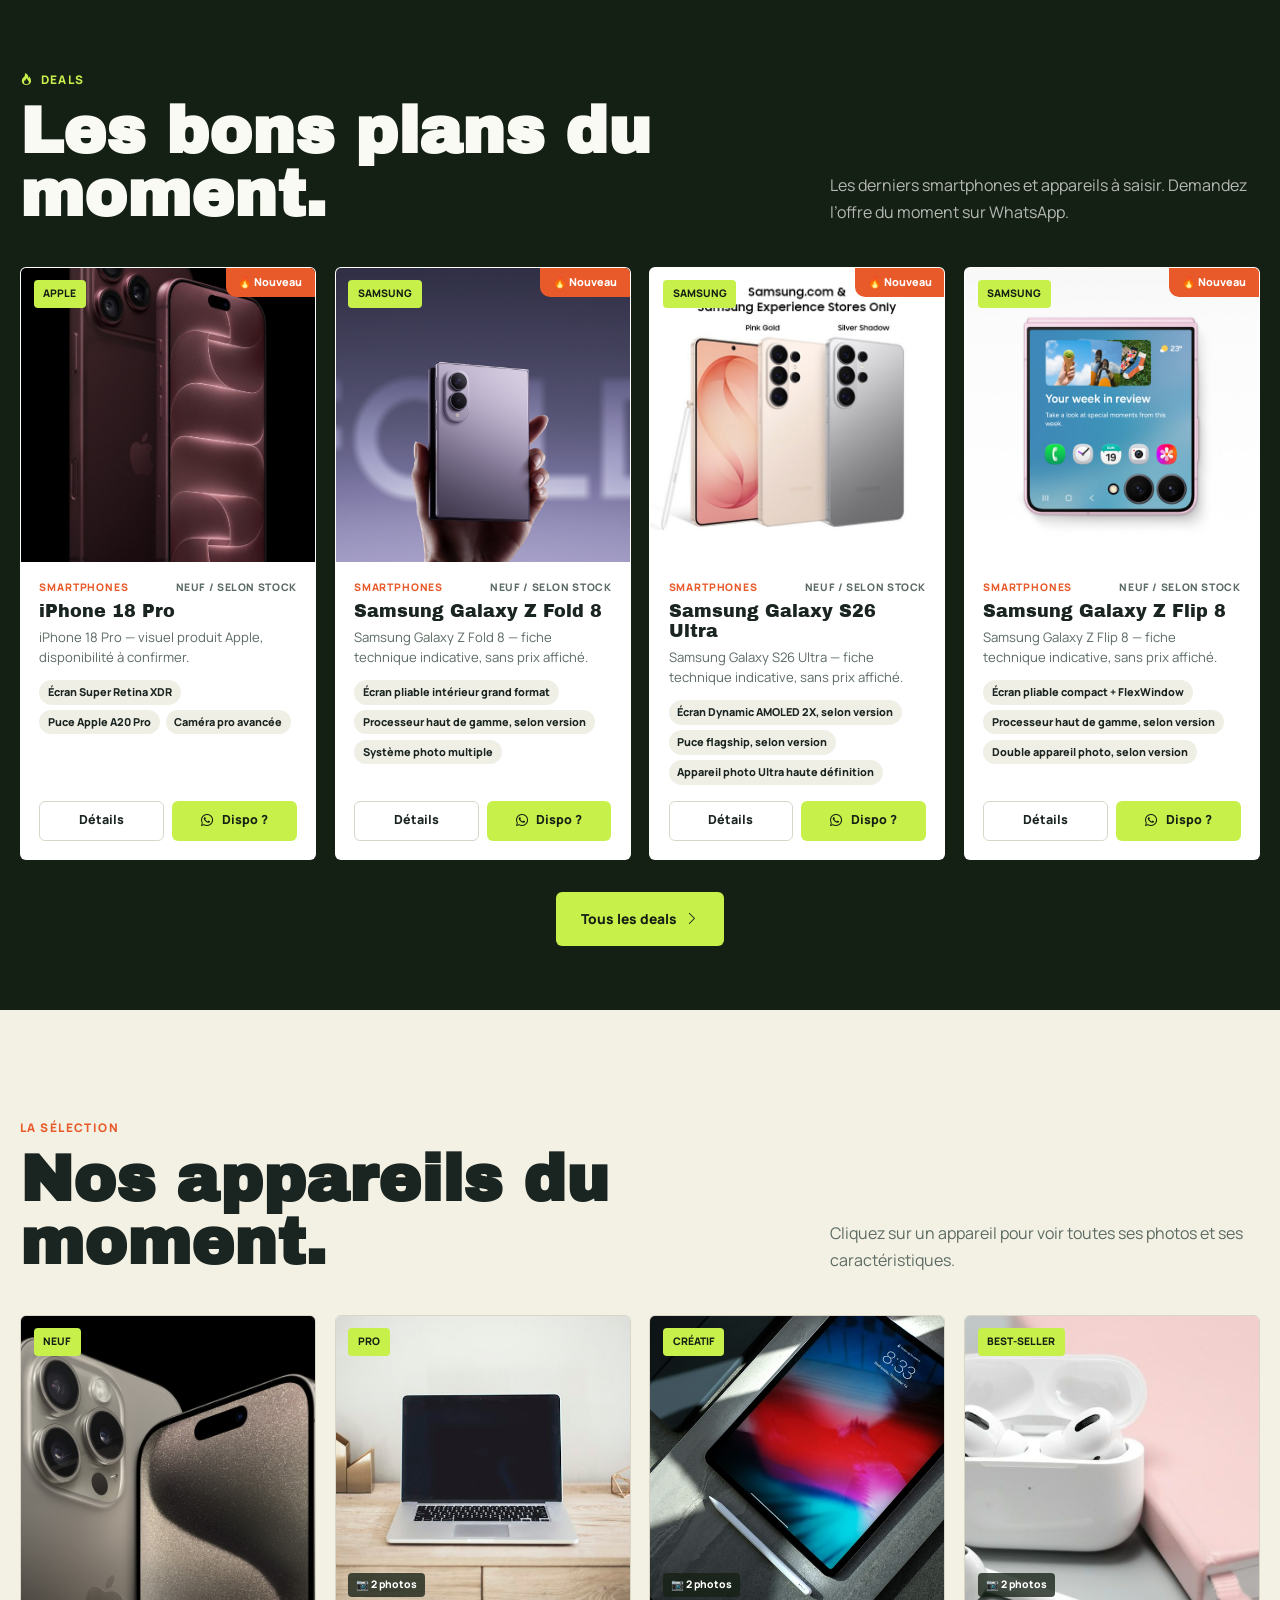
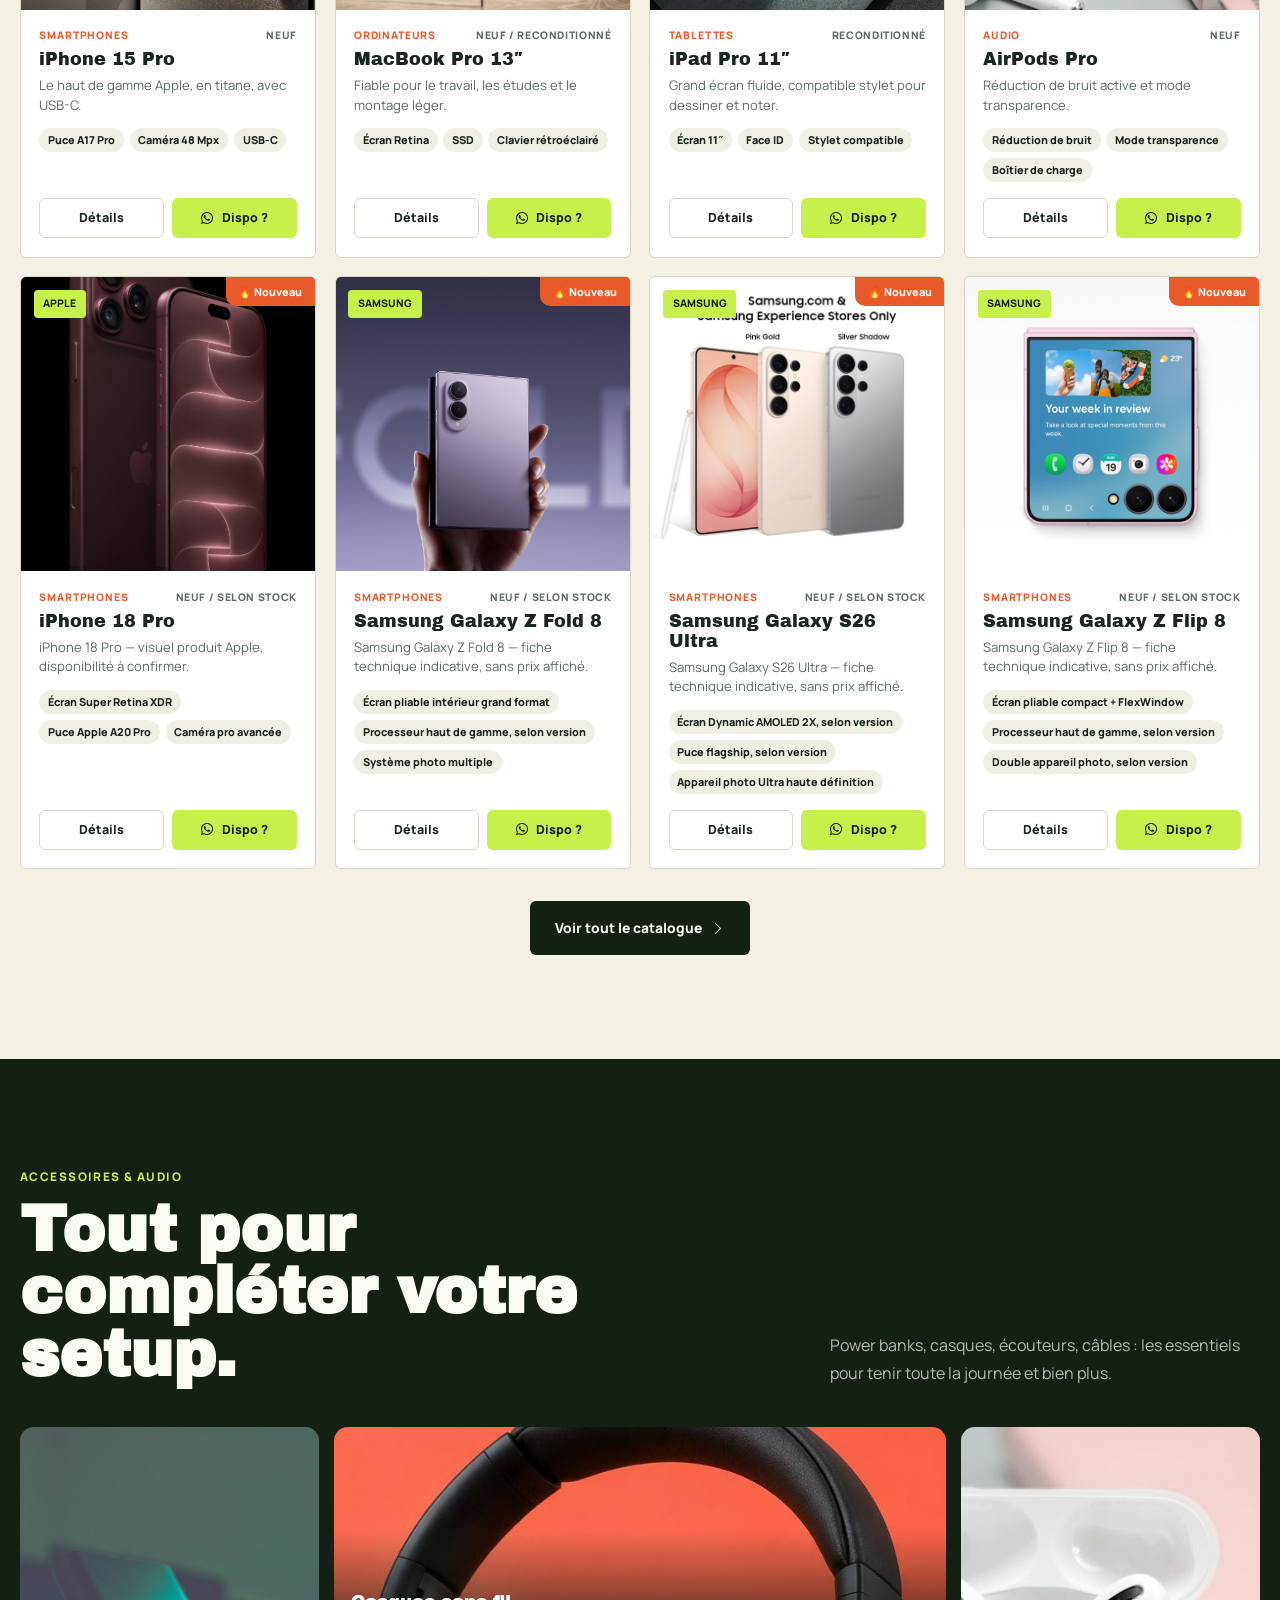
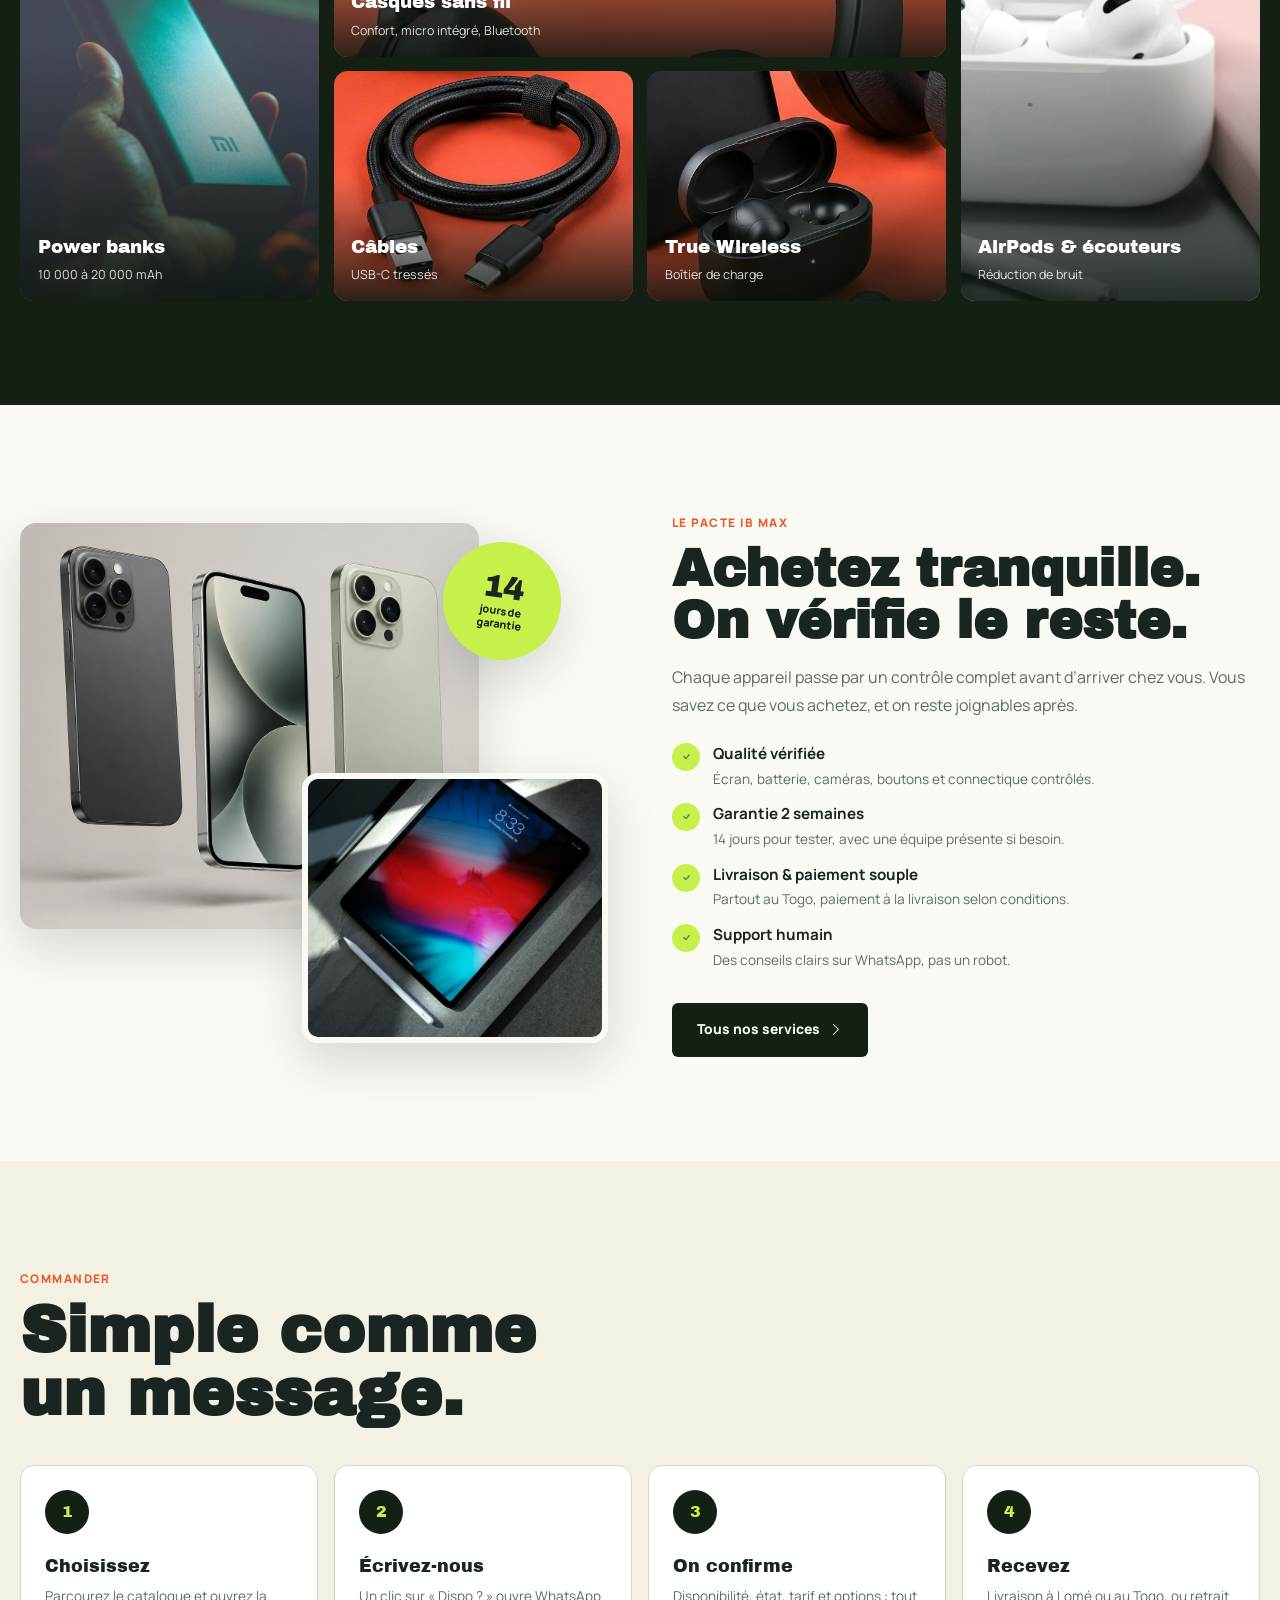
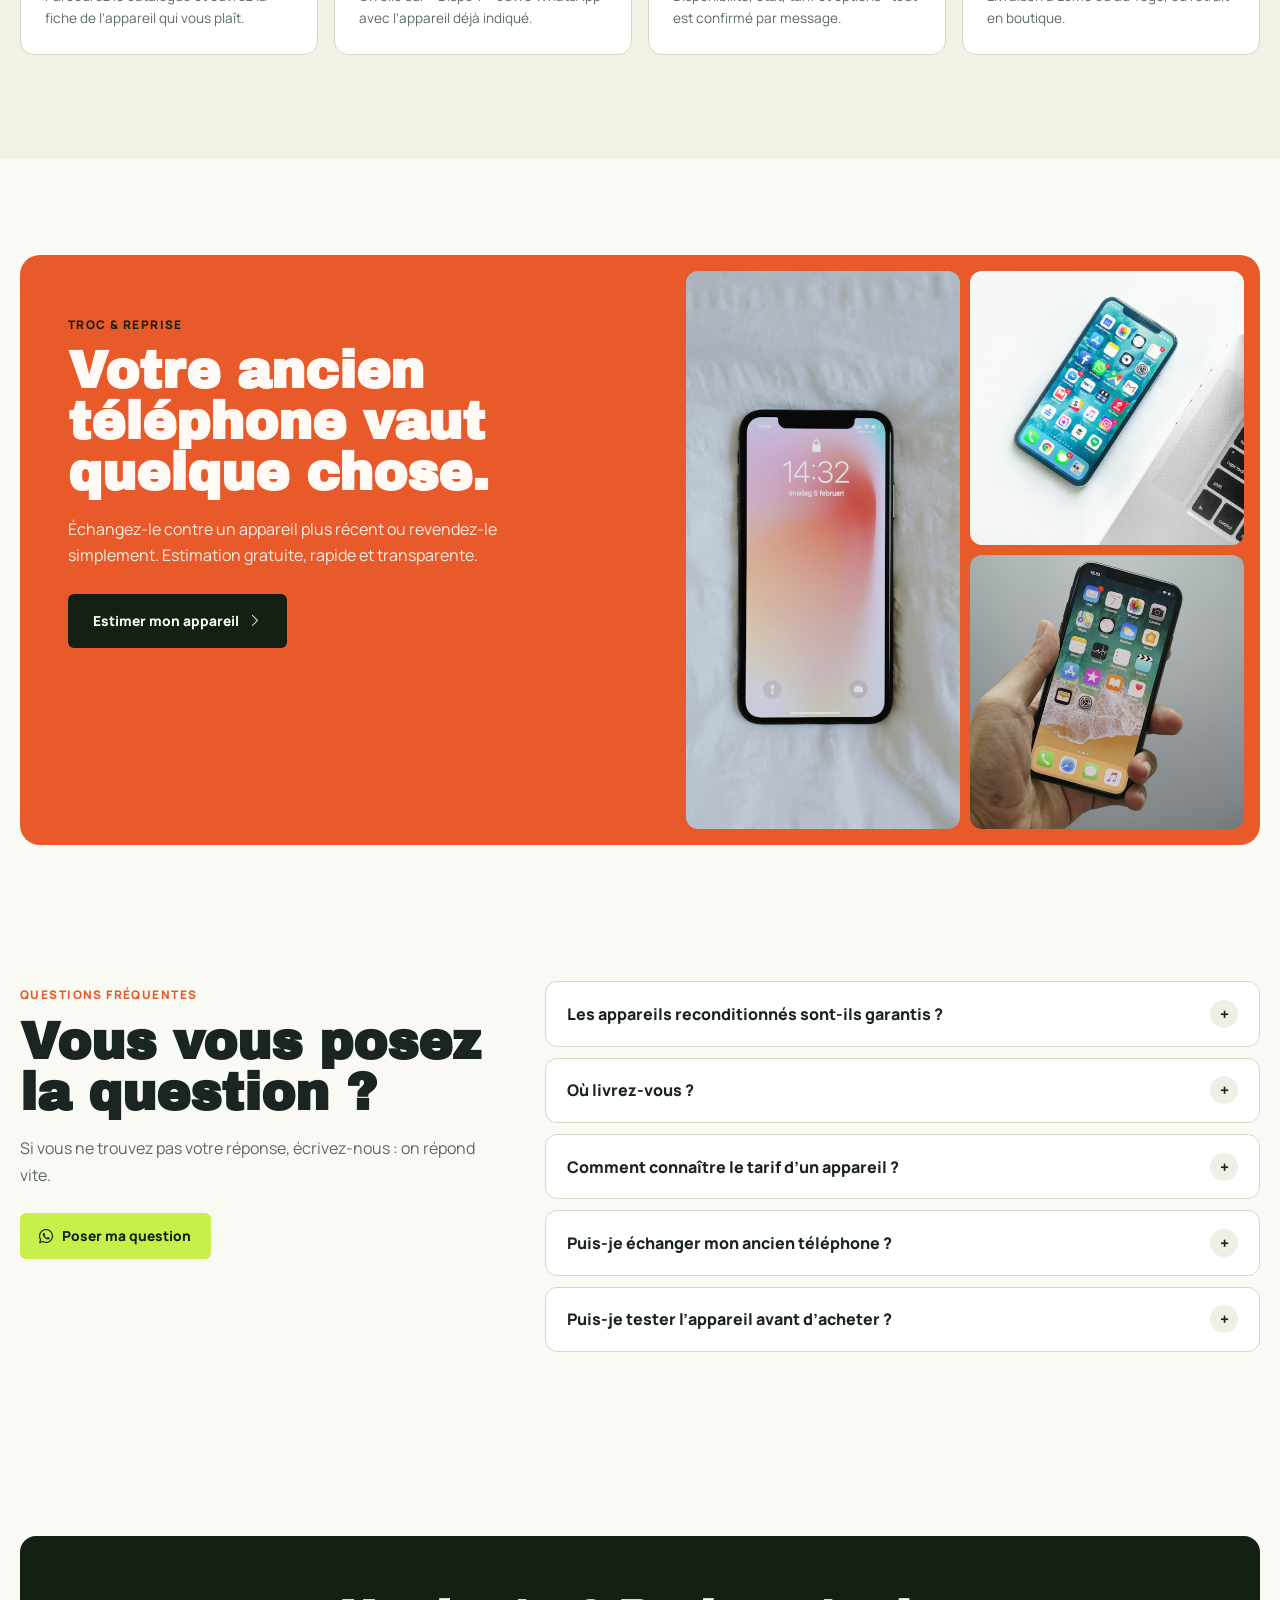
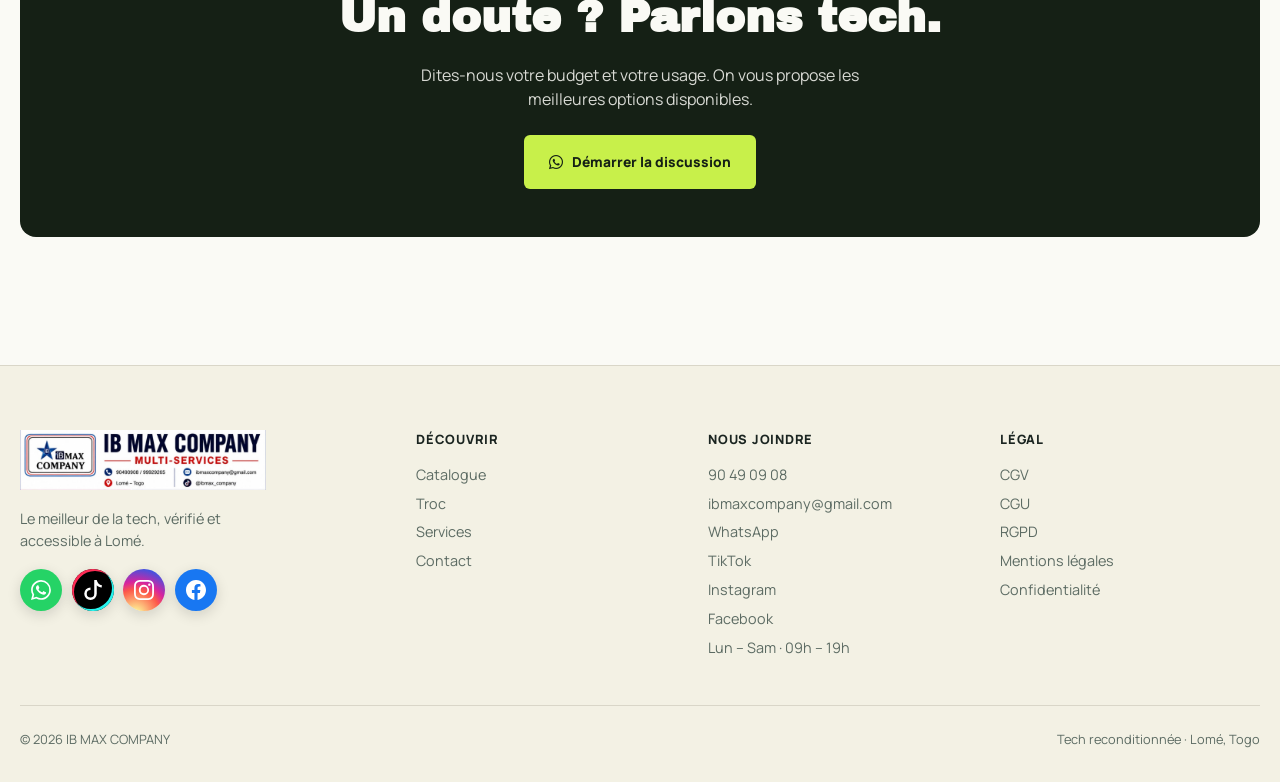
==== commit c42e196d: "changement des images du début" ====
--- a/index.html
+++ b/index.html
@@ -46,8 +46,7 @@
   <link rel="preload" as="script" href="js/script.js">
   <link href="https://fonts.googleapis.com/css2?family=Archivo+Black&family=Manrope:wght@400;500;600;700;800&display=swap" rel="stylesheet">
   <link href="https://cdn.jsdelivr.net/npm/bootstrap-icons@1.11.3/font/bootstrap-icons.min.css" rel="stylesheet">
-  <link rel="stylesheet" href="css/style.css" media="print" onload="this.media='all'">
-  <noscript><link rel="stylesheet" href="css/style.css"></noscript>
+  <link rel="stylesheet" href="css/style.css">
   <script type="application/ld+json">{"@context":"https://schema.org","@type":["Store","ElectronicsStore"],"@id":"https://ibmaxcompany.com/#organization","name":"IB MAX COMPANY","alternateName":["IB MAX","IBMAX COMPANY"],"url":"https://ibmaxcompany.com/","logo":"https://ibmaxcompany.com/images/icon-512.png","image":["https://ibmaxcompany.com/images/og-image.jpg","https://ibmaxcompany.com/images/ibmax-hero.jpg"],"description":"Boutique high-tech à Lomé : iPhone, smartphones Samsung, Xiaomi, Honor, Google Pixel, MacBook, iPad, audio et accessoires neufs ou reconditionnés. Garantie 14 jours, livraison au Togo, troc.","telephone":"+22890490908","email":"ibmaxcompany@gmail.com","priceRange":"$$","currenciesAccepted":"XOF","paymentAccepted":"Cash, Mobile Money","address":{"@type":"PostalAddress","addressLocality":"Lomé","addressRegion":"Maritime","addressCountry":"TG"},"geo":{"@type":"GeoCoordinates","latitude":6.1319,"longitude":1.2228},"areaServed":[{"@type":"City","name":"Lomé"},{"@type":"Country","name":"Togo"}],"openingHoursSpecification":[{"@type":"OpeningHoursSpecification","dayOfWeek":["Monday","Tuesday","Wednesday","Thursday","Friday","Saturday"],"opens":"09:00","closes":"19:00"}],"contactPoint":[{"@type":"ContactPoint","telephone":"+22890490908","contactType":"customer service","availableLanguage":["French"],"areaServed":"TG"}],"sameAs":["https://www.facebook.com/share/1EzmM8azvQ/?mibextid=wwXIfr","https://www.instagram.com/ibmax_company","https://www.tiktok.com/@ibmax_company","https://wa.me/22890490908"],"knowsAbout":["iPhone","Smartphones reconditionnés","MacBook","iPad","AirPods","Power banks","Troc de téléphones"]}</script>
   <script type="application/ld+json">{"@context":"https://schema.org","@type":"WebSite","@id":"https://ibmaxcompany.com/#website","url":"https://ibmaxcompany.com/","name":"IB MAX COMPANY","inLanguage":"fr","publisher":{"@id":"https://ibmaxcompany.com/#organization"}}</script>
   <script type="application/ld+json">{"@context":"https://schema.org","@type":"FAQPage","mainEntity":[{"@type":"Question","name":"Les appareils reconditionnés sont-ils garantis ?","acceptedAnswer":{"@type":"Answer","text":"Oui. Chaque appareil reconditionné bénéficie d’une garantie de 14 jours après un contrôle complet (écran, batterie, caméras, connectique)."}},{"@type":"Question","name":"Où livrez-vous ?","acceptedAnswer":{"@type":"Answer","text":"À Lomé et dans le reste du Togo. Le paiement à la livraison est possible selon conditions. Vous pouvez aussi retirer votre appareil en boutique."}},{"@type":"Question","name":"Comment connaître le tarif d’un appareil ?","acceptedAnswer":{"@type":"Answer","text":"Les tarifs dépendent du modèle, du stockage et de l’état. Cliquez sur « Dispo ? » sur la fiche : on vous répond avec le tarif à jour sur WhatsApp."}},{"@type":"Question","name":"Puis-je échanger mon ancien téléphone ?","acceptedAnswer":{"@type":"Answer","text":"Oui, c’est le principe du troc. Envoyez la marque, le modèle, l’état et quelques photos pour recevoir une estimation."}},{"@type":"Question","name":"Puis-je tester l’appareil avant d’acheter ?","acceptedAnswer":{"@type":"Answer","text":"Oui, vous pouvez venir voir et tester sur place à Lomé du lundi au samedi, de 9h à 19h."}}]}</script>
@@ -56,7 +55,7 @@
 
   <header class="site-header">
     <div class="site-container">
-      <a href="index.html" class="brand-mark" aria-label="IB MAX COMPANY"><img src="images/logo.jpeg" alt="IB MAX COMPANY" ></a>
+      <a href="index.html" class="brand-mark" aria-label="IB MAX COMPANY"><img src="images/logo.jpeg" alt="IB MAX COMPANY" width="295" height="72"></a>
       <nav class="nav-desktop" aria-label="Navigation">
         <a class="nav-link" href="catalogue.html">Catalogue</a>
         <a class="nav-link nav-deals" href="catalogue.html?cat=Deals"><i class="bi bi-fire"></i> Deals</a>
@@ -74,7 +73,7 @@
 
   <div class="mobile-menu" id="mobileMenu">
     <div style="display:flex;align-items:center;justify-content:space-between">
-      <span class="brand-mark"><img src="images/logo.jpeg" alt="IB MAX COMPANY" ></span>
+      <span class="brand-mark"><img src="images/logo.jpeg" alt="IB MAX COMPANY" width="295" height="72"></span>
       <button class="icon-button" id="menuClose" aria-label="Fermer"><i class="bi bi-x"></i></button>
     </div>
     <nav style="margin-top:2.5rem;margin-bottom:auto;display:flex;flex-direction:column">
@@ -136,41 +135,41 @@
       <div class="site-container">
         <div class="section-heading">
           <div>
-            <span class="section-kicker">Explorer</span>
+            <span class="section-kicker">Nouveautés</span>
             <h2>Votre prochaine tech est ici.</h2>
           </div>
-          <p>Choisissez une catégorie, découvrez nos appareils et demandez la disponibilité en un message.</p>
+          <p>Les derniers smartphones du moment. Demandez la disponibilité et le prix sur WhatsApp.</p>
         </div>
         <div class="category-photo-grid">
           <a class="category-photo reveal" href="catalogue.html?cat=Smartphones">
-            <img src="images/crops/iphone-vert.jpg" alt="Smartphones" loading="lazy">
-            <span class="cp-arrow"><i class="bi bi-chevron-right"></i></span>
-            <span class="cp-label">Smartphones<small>iPhone neufs & reconditionnés</small></span>
-          </a>
-          <a class="category-photo reveal" href="catalogue.html?cat=Ordinateurs">
-            <img src="images/crops/macbook-bureau.jpg" alt="Ordinateurs" loading="lazy">
-            <span class="cp-arrow"><i class="bi bi-chevron-right"></i></span>
-            <span class="cp-label">Ordinateurs<small>MacBook & portables</small></span>
-          </a>
-          <a class="category-photo reveal" href="catalogue.html?cat=Tablettes">
-            <img src="images/crops/ipad-stylet.jpg" alt="Tablettes" loading="lazy">
-            <span class="cp-arrow"><i class="bi bi-chevron-right"></i></span>
-            <span class="cp-label">Tablettes<small>iPad & stylets</small></span>
-          </a>
-          <a class="category-photo reveal" href="catalogue.html?cat=Power%20banks">
-            <img src="images/crops/powerbank-noir.jpg" alt="Power banks" loading="lazy">
-            <span class="cp-arrow"><i class="bi bi-chevron-right"></i></span>
-            <span class="cp-label">Power banks<small>Autonomie en poche</small></span>
-          </a>
-          <a class="category-photo reveal" href="catalogue.html?cat=Audio">
-            <img src="images/crops/casque-noir.jpg" alt="Audio" loading="lazy">
-            <span class="cp-arrow"><i class="bi bi-chevron-right"></i></span>
-            <span class="cp-label">Audio<small>Casques & écouteurs</small></span>
-          </a>
-          <a class="category-photo reveal" href="catalogue.html?cat=Accessoires">
-            <img src="images/crops/cable-usbc.jpg" alt="Accessoires" loading="lazy">
-            <span class="cp-arrow"><i class="bi bi-chevron-right"></i></span>
-            <span class="cp-label">Accessoires<small>Câbles, packs, essentiels</small></span>
+            <img src="images/crops/cat-iphone-18-pro.jpg" alt="iPhone 18 Pro" loading="lazy">
+            <span class="cp-arrow"><i class="bi bi-chevron-right"></i></span>
+            <span class="cp-label">iPhone 18 Pro<small>Titane · A18 Pro</small></span>
+          </a>
+          <a class="category-photo reveal" href="catalogue.html?cat=Smartphones">
+            <img src="images/crops/cat-s26-ultra.jpg" alt="Samsung Galaxy S26 Ultra" loading="lazy">
+            <span class="cp-arrow"><i class="bi bi-chevron-right"></i></span>
+            <span class="cp-label">Galaxy S26 Ultra<small>S Pen · 200 Mpx</small></span>
+          </a>
+          <a class="category-photo reveal" href="catalogue.html?cat=Smartphones">
+            <img src="images/crops/cat-xiaomi-18.jpg" alt="Xiaomi 18 Pro Max" loading="lazy">
+            <span class="cp-arrow"><i class="bi bi-chevron-right"></i></span>
+            <span class="cp-label">Xiaomi 18 Pro Max<small>Leica · Charge 120 W</small></span>
+          </a>
+          <a class="category-photo reveal" href="catalogue.html?cat=Smartphones">
+            <img src="images/crops/cat-zflip-8.jpg" alt="Galaxy Z Flip 8" loading="lazy">
+            <span class="cp-arrow"><i class="bi bi-chevron-right"></i></span>
+            <span class="cp-label">Galaxy Z Flip 8<small>Pliable · Compact</small></span>
+          </a>
+          <a class="category-photo reveal" href="catalogue.html?cat=Smartphones">
+            <img src="images/crops/cat-zfold-8.jpg" alt="Galaxy Z Fold 8" loading="lazy">
+            <span class="cp-arrow"><i class="bi bi-chevron-right"></i></span>
+            <span class="cp-label">Galaxy Z Fold 8<small>Écran pliable 7,6″</small></span>
+          </a>
+          <a class="category-photo reveal" href="catalogue.html?cat=Smartphones">
+            <img src="images/crops/cat-pixel-11.jpg" alt="Google Pixel 11 Pro" loading="lazy">
+            <span class="cp-arrow"><i class="bi bi-chevron-right"></i></span>
+            <span class="cp-label">Pixel 11 Pro<small>IA Google · Photo pro</small></span>
           </a>
         </div>
       </div>
@@ -183,7 +182,7 @@
             <span class="section-kicker"><i class="bi bi-fire"></i> Deals</span>
             <h2>Les bons plans du moment.</h2>
           </div>
-          <p>Des appareils à saisir avant qu’ils partent. Demandez l’offre du moment sur WhatsApp.</p>
+          <p>Les derniers smartphones et appareils à saisir. Demandez l’offre du moment sur WhatsApp.</p>
         </div>
         <div class="product-grid" id="dealsGrid"></div>
         <div class="text-center mt-8">
@@ -314,7 +313,7 @@
   <footer class="site-footer">
     <div class="site-container footer-top">
       <div class="footer-brand">
-<span class="brand-mark"><img src="images/logo.jpeg" alt="IB MAX COMPANY" ></span>
+<span class="brand-mark"><img src="images/logo.jpeg" alt="IB MAX COMPANY" width="295" height="72"></span>
         <p>Le meilleur de la tech, vérifié et accessible à Lomé.</p>
         <div class="social-links" aria-label="Réseaux sociaux IB MAX COMPANY">
           <a class="social-btn sb-whatsapp" href="https://wa.me/22890490908" target="_blank" rel="noopener me" aria-label="WhatsApp +228 90 49 09 08" title="WhatsApp"><svg class="social-svg" viewBox="0 0 16 16" fill="currentColor" aria-hidden="true" focusable="false"><path d="M13.601 2.326A7.85 7.85 0 0 0 7.994 0C3.627 0 .068 3.558.064 7.926c0 1.399.366 2.76 1.057 3.965L0 16l4.204-1.102a7.9 7.9 0 0 0 3.79.965h.004c4.368 0 7.926-3.558 7.93-7.93A7.9 7.9 0 0 0 13.6 2.326zM7.994 14.521a6.6 6.6 0 0 1-3.356-.92l-.24-.144-2.494.654.666-2.433-.156-.251a6.56 6.56 0 0 1-1.007-3.505c0-3.626 2.957-6.584 6.591-6.584a6.56 6.56 0 0 1 4.66 1.931 6.56 6.56 0 0 1 1.928 4.66c-.004 3.639-2.961 6.592-6.592 6.592m3.615-4.934c-.197-.099-1.17-.578-1.353-.646-.182-.065-.315-.099-.445.099-.133.197-.513.646-.627.775-.114.133-.232.148-.43.05-.197-.1-.836-.308-1.592-.985-.59-.525-.985-1.175-1.103-1.372-.114-.198-.011-.304.088-.403.087-.088.197-.232.296-.346.1-.114.133-.198.198-.33.065-.134.034-.248-.015-.347-.05-.099-.445-1.076-.612-1.47-.16-.389-.323-.335-.445-.34-.114-.007-.247-.007-.38-.007a.73.73 0 0 0-.529.247c-.182.198-.691.677-.691 1.654s.71 1.916.81 2.049c.098.133 1.394 2.132 3.383 2.992.47.205.84.326 1.129.418.475.152.904.129 1.246.08.38-.058 1.171-.48 1.338-.943.164-.464.164-.86.114-.943-.049-.084-.182-.133-.38-.232"/></svg></a>
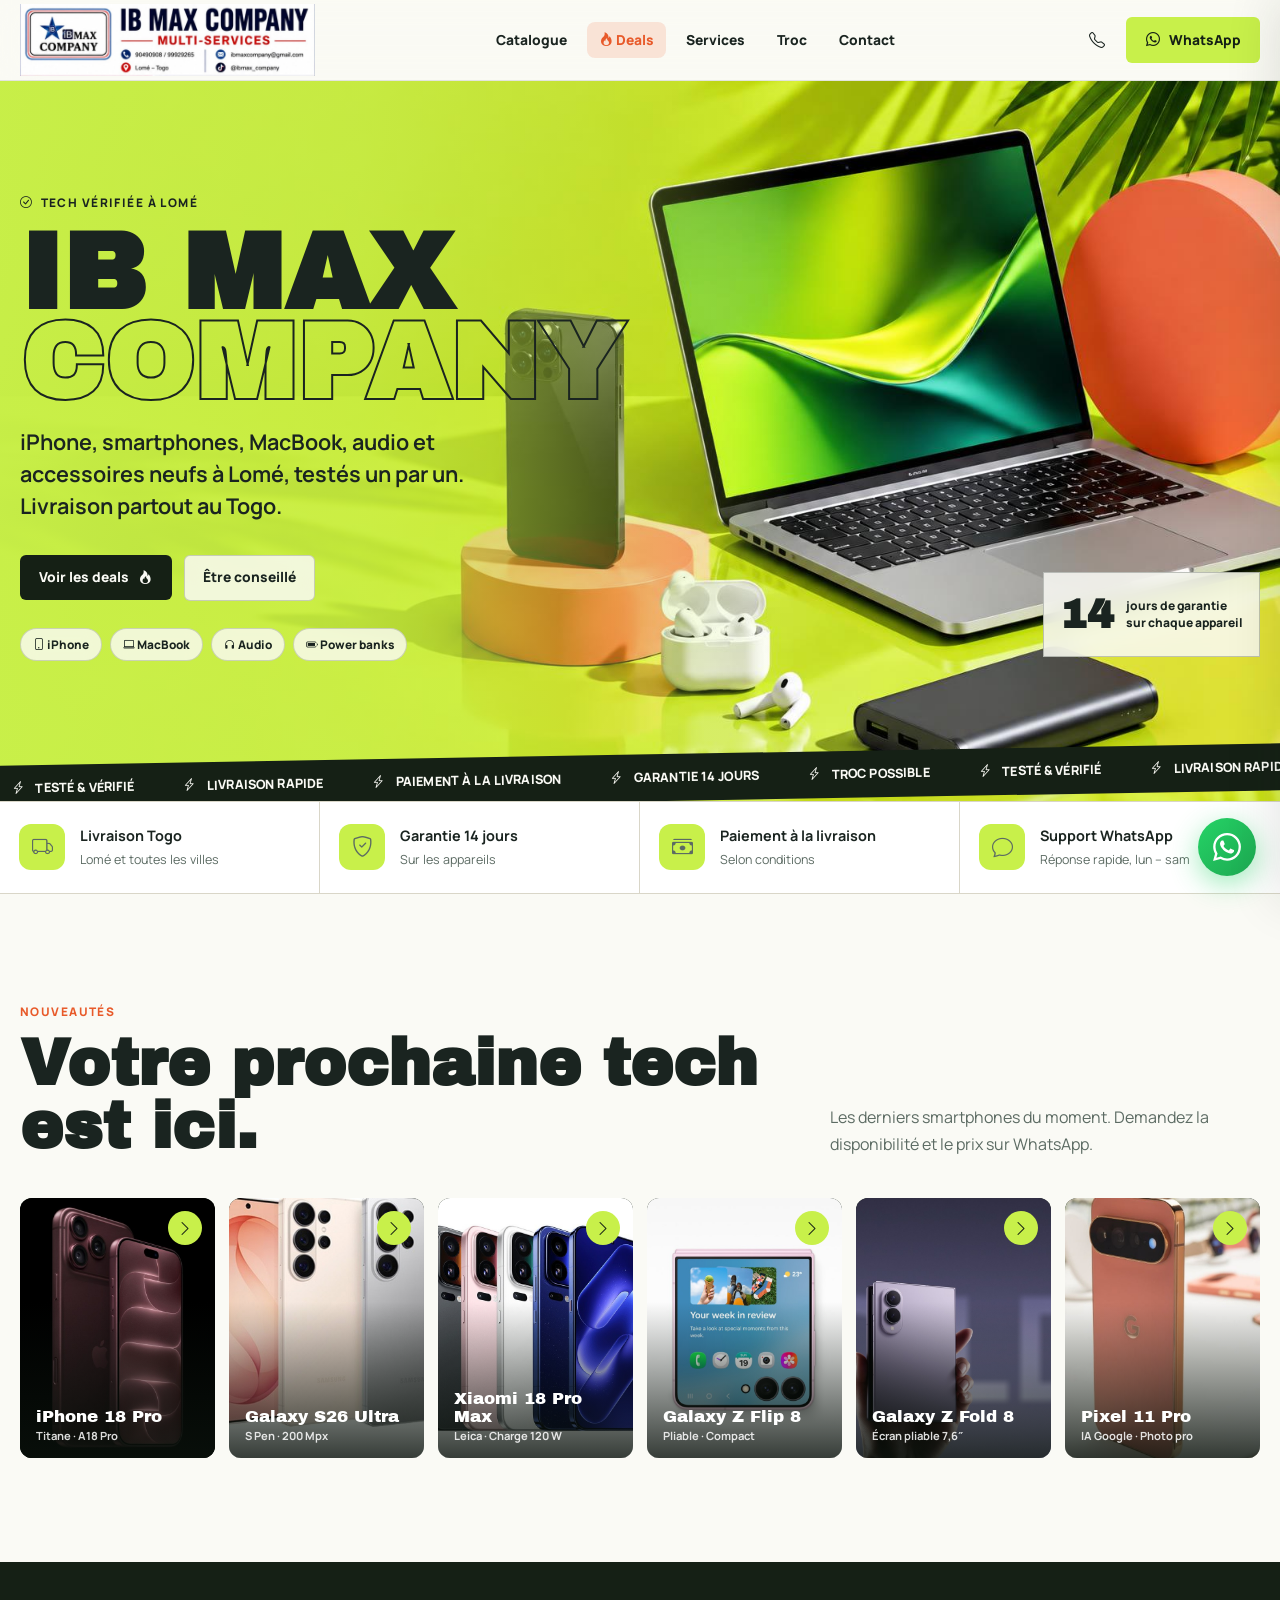
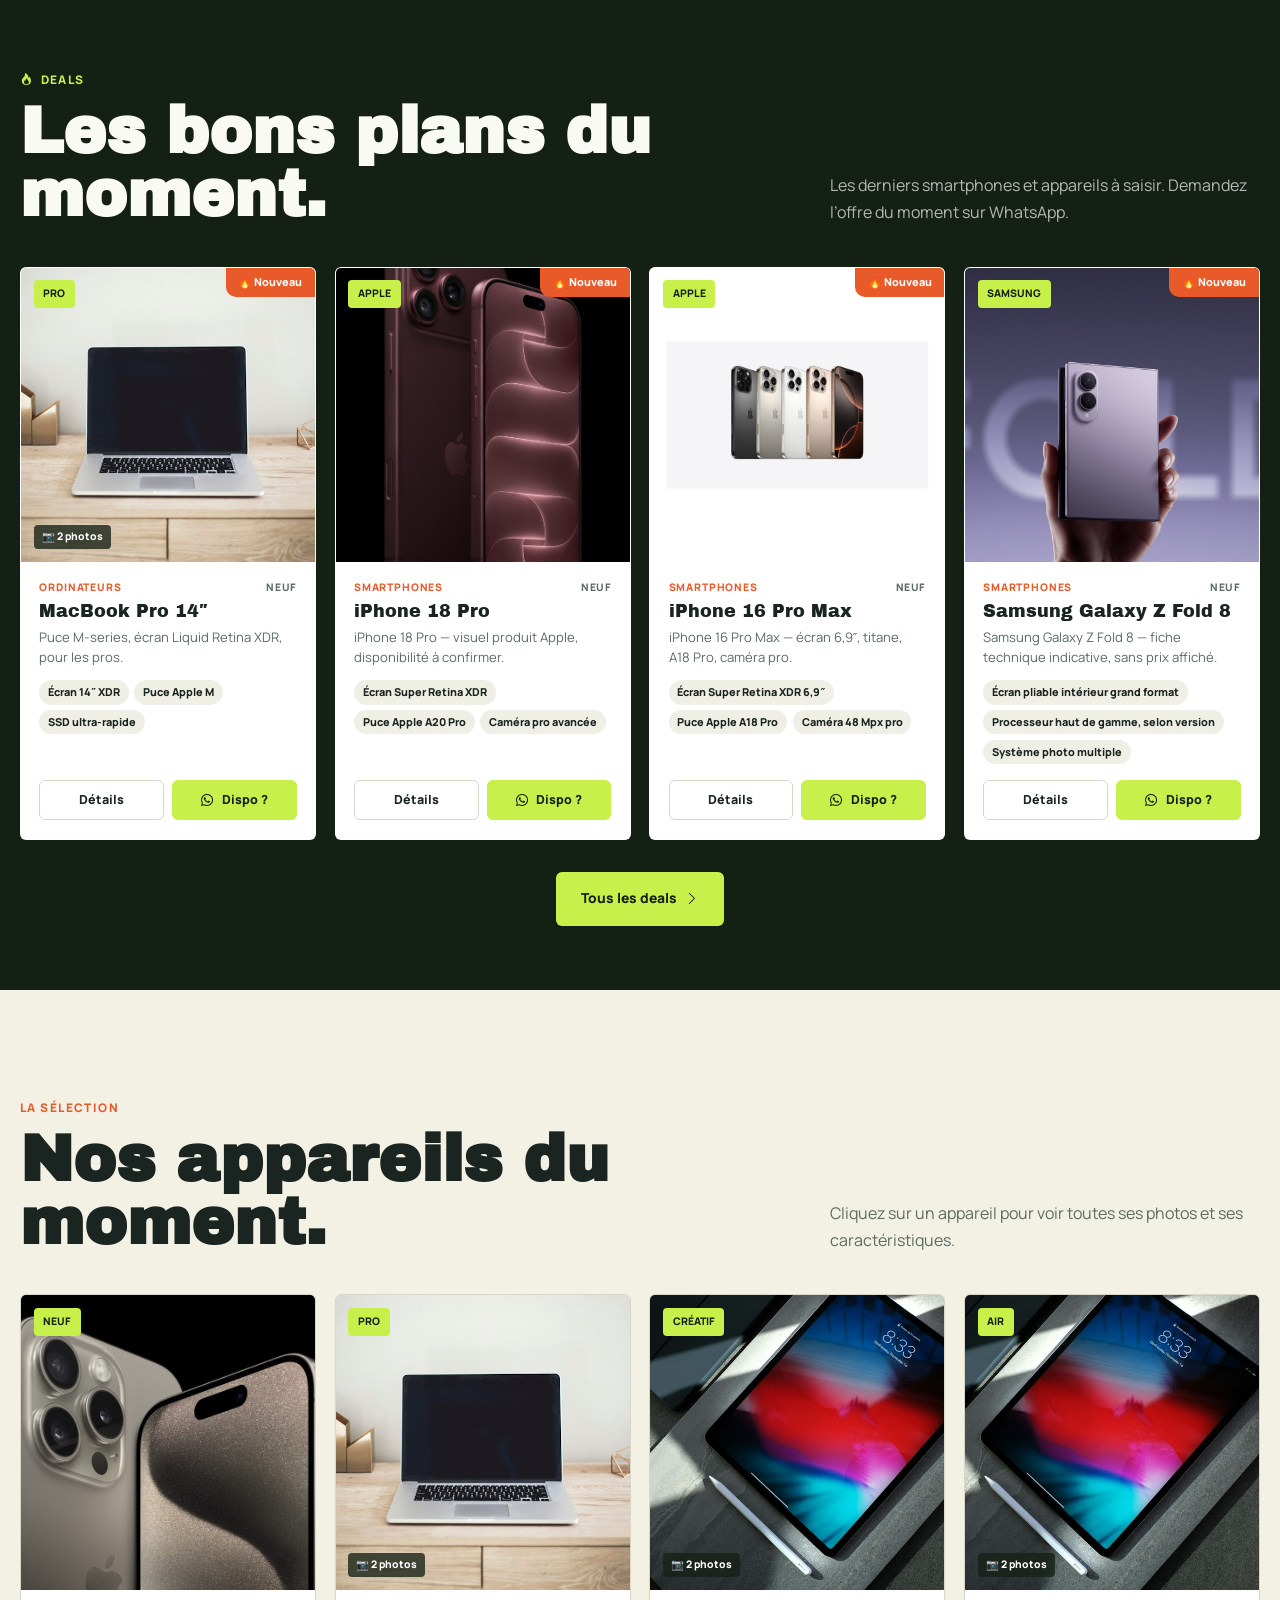
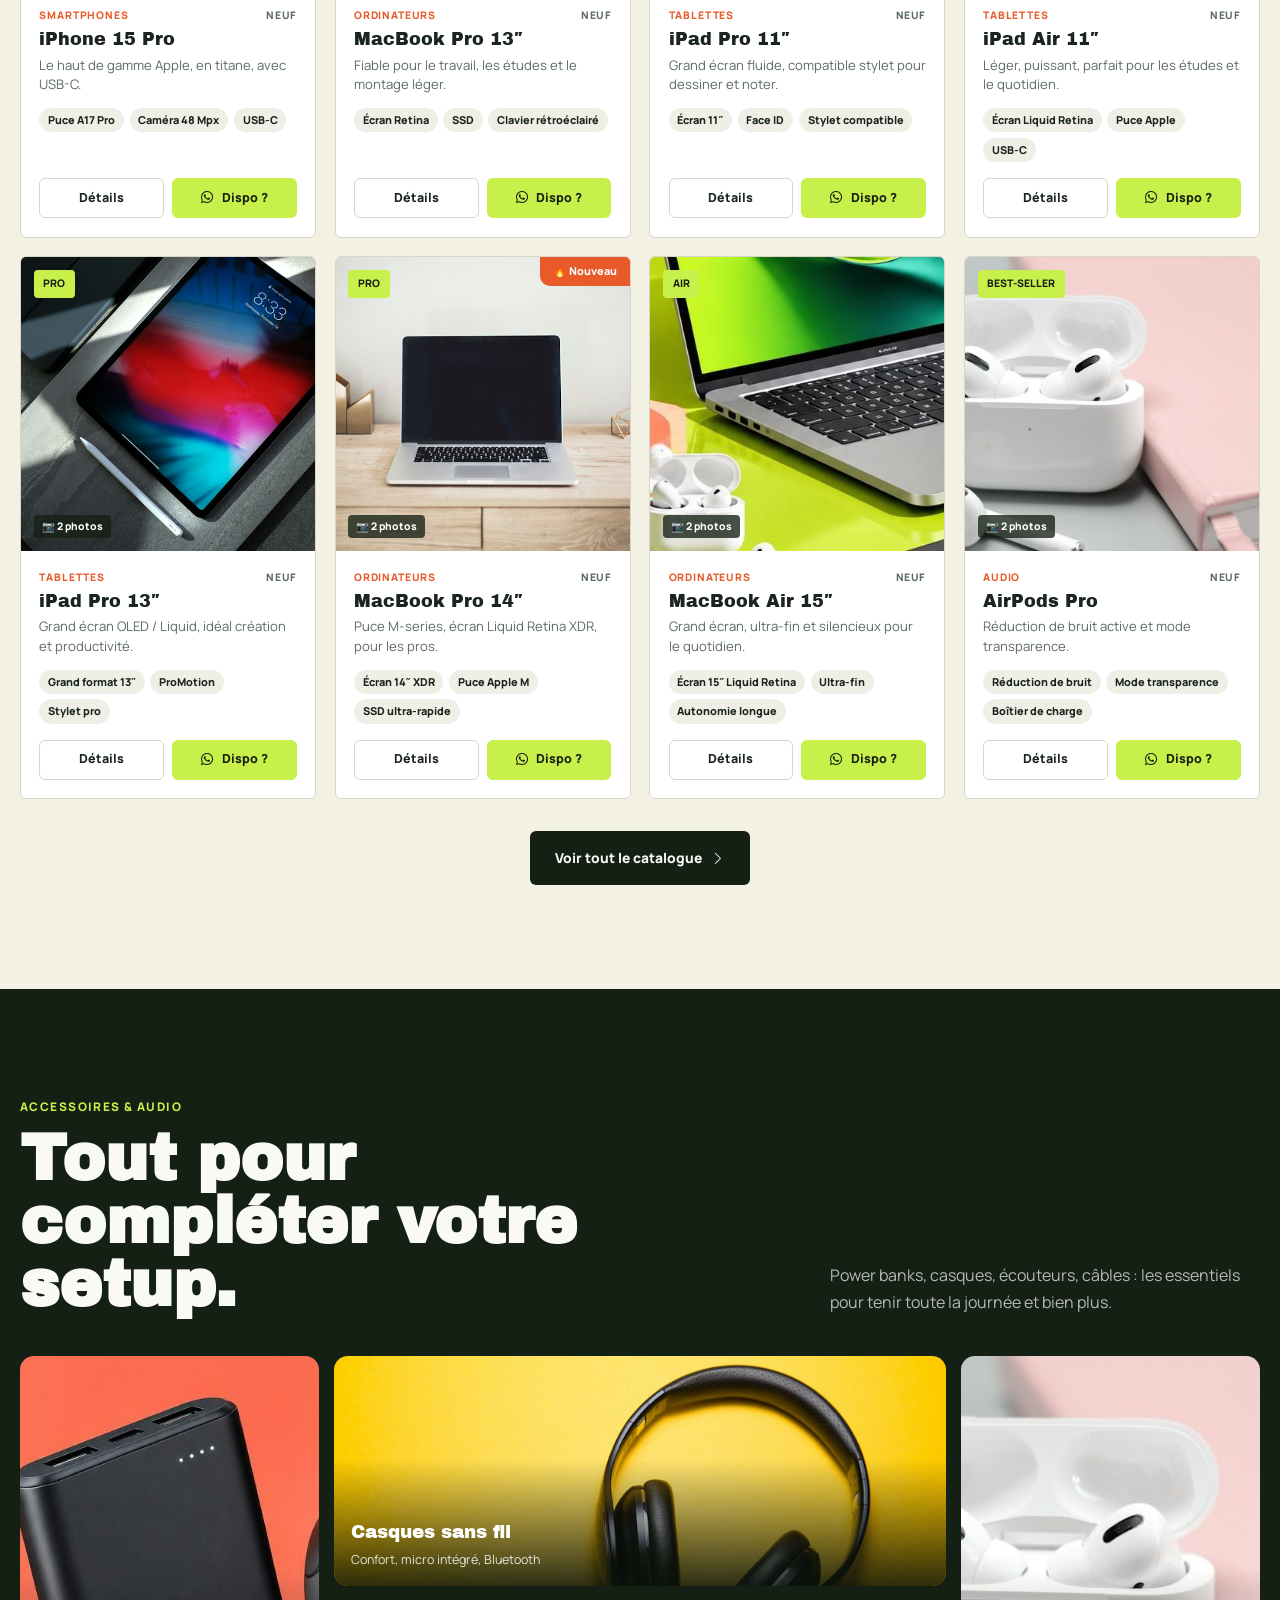
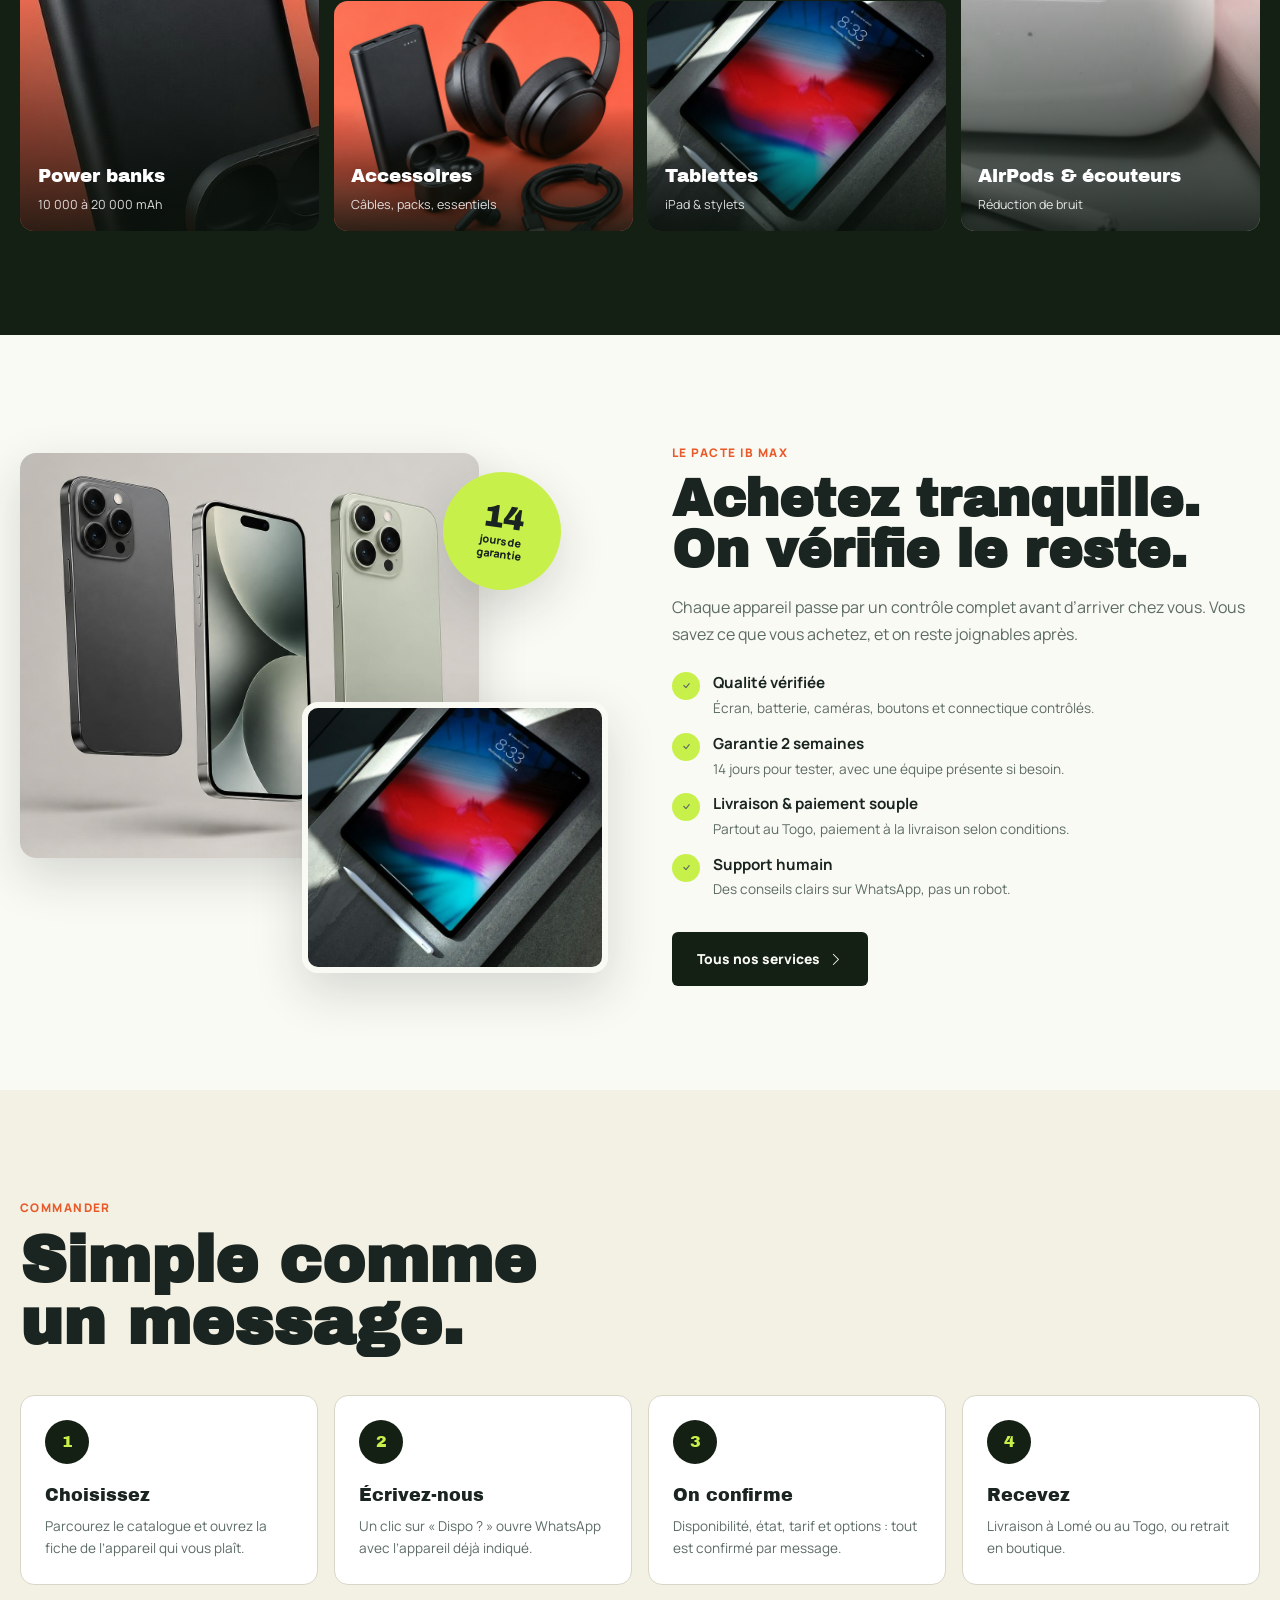
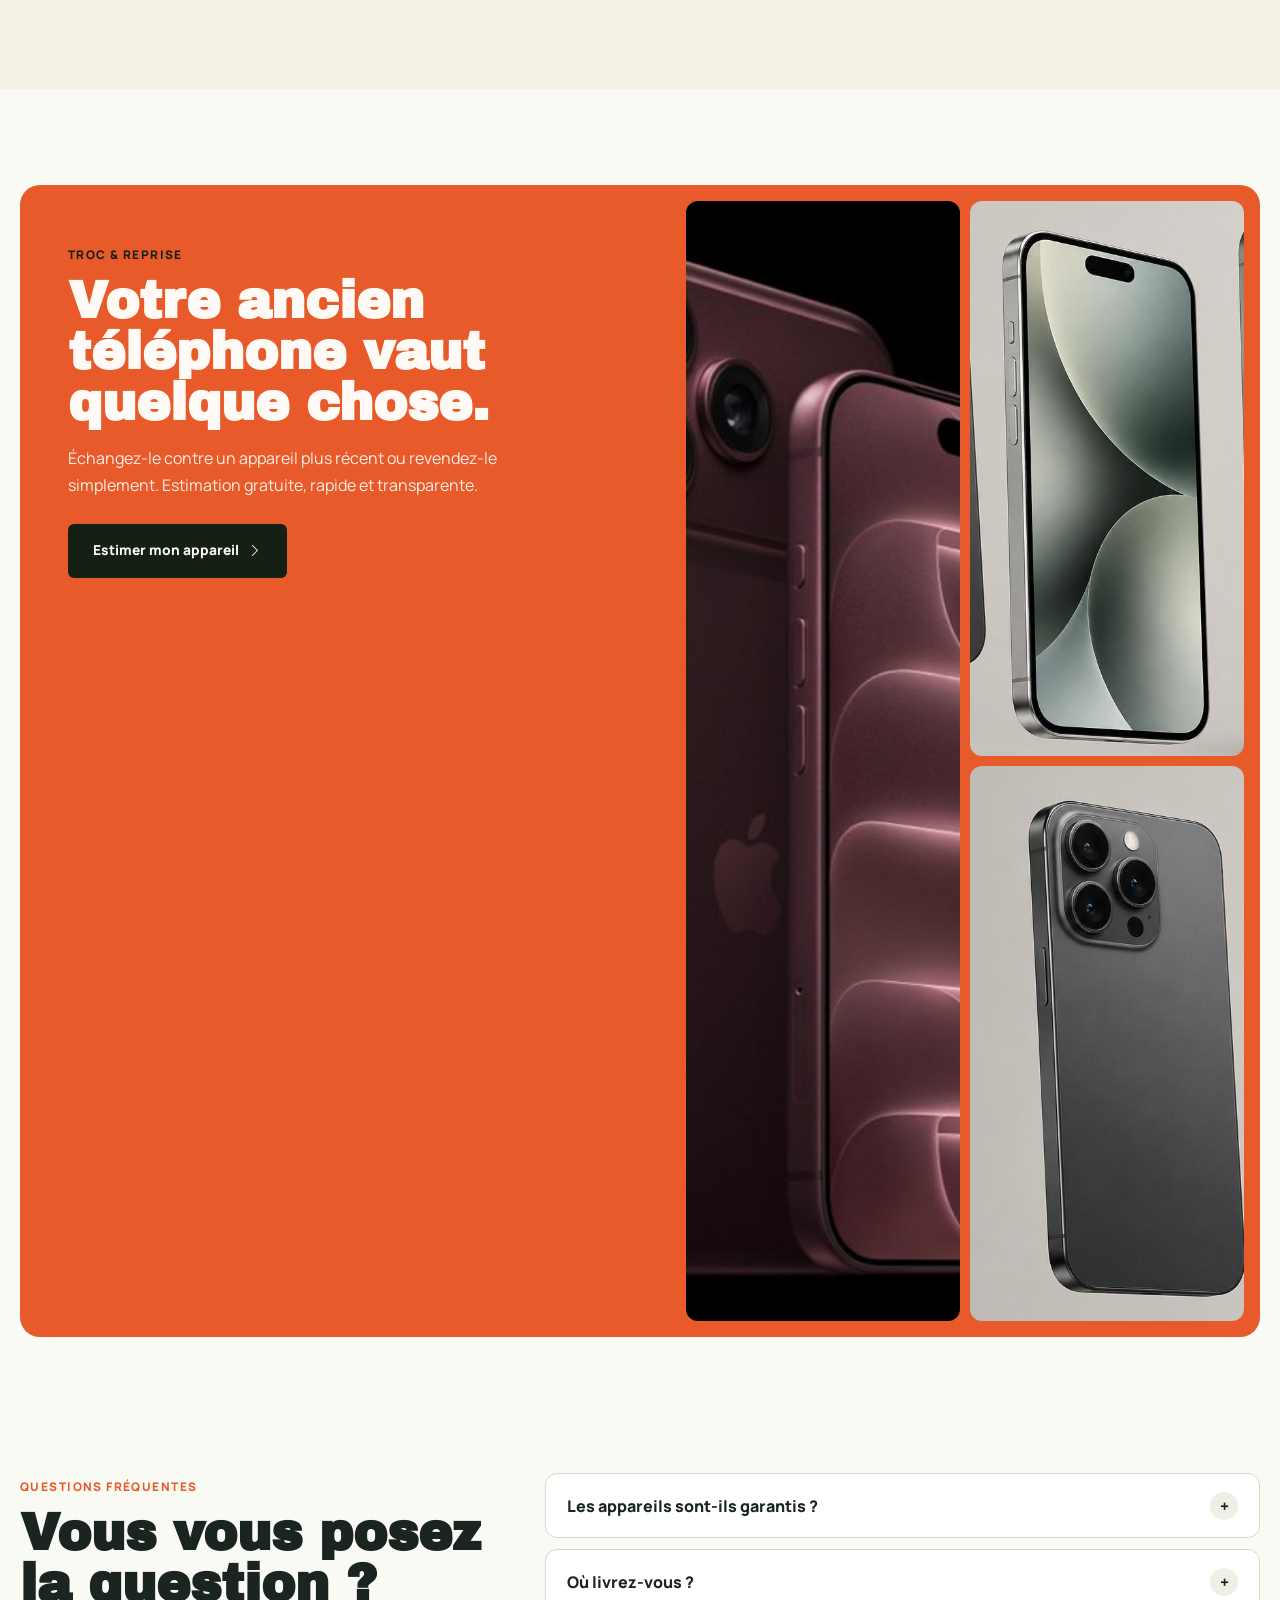
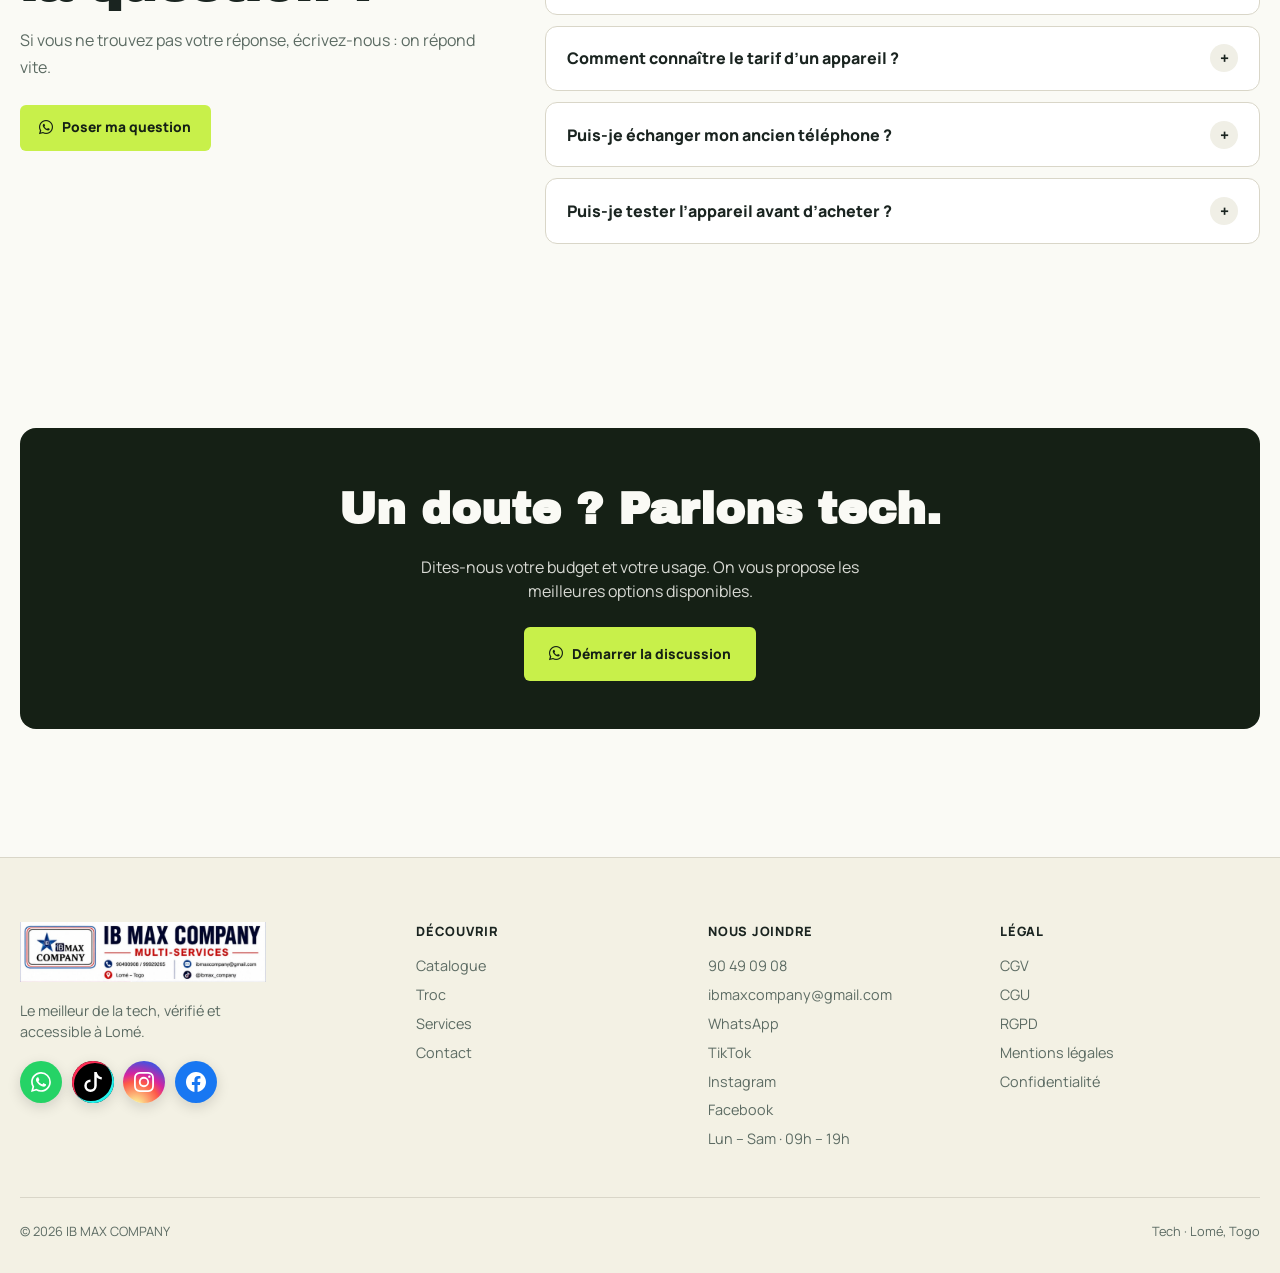
==== commit 787cc486: "delete word reconditionne" ====
--- a/index.html
+++ b/index.html
@@ -1,11 +1,11 @@
-<!DOCTYPE html>
+﻿<!DOCTYPE html>
 <html lang="fr">
 <head>
   <meta charset="UTF-8">
   <meta name="viewport" content="width=device-width, initial-scale=1.0">
-  <title>IB MAX COMPANY — iPhone, MacBook &amp; smartphones neufs et reconditionnés à Lomé, Togo</title>
-  <meta name="description" content="Boutique high-tech à Lomé : iPhone, Samsung, Xiaomi, MacBook, iPad, AirPods et power banks neufs ou reconditionnés. Garantie 14 jours, livraison au Togo, troc et commande sur WhatsApp.">
-  <meta name="keywords" content="iPhone Lomé, acheter iPhone Togo, smartphone reconditionné Togo, téléphone pas cher Lomé, MacBook Lomé, iPad Togo, AirPods Togo, power bank Lomé, troc téléphone Lomé, reprise smartphone Togo, boutique high-tech Lomé, vente téléphone Togo, Samsung Galaxy Lomé, Xiaomi Togo, Honor Togo, Google Pixel Togo, livraison téléphone Togo, IB MAX COMPANY, IB MAX, Lomé, Togo">
+  <title>IB MAX COMPANY — iPhone, MacBook &amp; smartphones neufs à Lomé, Togo</title>
+  <meta name="description" content="Boutique high-tech à Lomé : iPhone, Samsung, Xiaomi, MacBook, iPad, AirPods et power banks neufs. Garantie 14 jours, livraison au Togo, troc et commande sur WhatsApp.">
+  <meta name="keywords" content="iPhone Lomé, acheter iPhone Togo, smartphone Togo, téléphone pas cher Lomé, MacBook Lomé, iPad Togo, AirPods Togo, power bank Lomé, troc téléphone Lomé, reprise smartphone Togo, boutique high-tech Lomé, vente téléphone Togo, Samsung Galaxy Lomé, Xiaomi Togo, Honor Togo, Google Pixel Togo, livraison téléphone Togo, IB MAX COMPANY, IB MAX, Lomé, Togo">
   <meta name="author" content="IB MAX COMPANY">
   <meta name="robots" content="index, follow, max-image-preview:large, max-snippet:-1, max-video-preview:-1">
   <link rel="canonical" href="https://ibmaxcompany.com/">
@@ -19,15 +19,15 @@
   <meta property="og:site_name" content="IB MAX COMPANY">
   <meta property="og:locale" content="fr_FR">
   <meta property="og:url" content="https://ibmaxcompany.com/">
-  <meta property="og:title" content="IB MAX COMPANY — iPhone, MacBook &amp; smartphones neufs et reconditionnés à Lomé, Togo">
-  <meta property="og:description" content="Boutique high-tech à Lomé : iPhone, Samsung, Xiaomi, MacBook, iPad, AirPods et power banks neufs ou reconditionnés. Garantie 14 jours, livraison au Togo, troc et commande sur WhatsApp.">
+  <meta property="og:title" content="IB MAX COMPANY — iPhone, MacBook &amp; smartphones neufs à Lomé, Togo">
+  <meta property="og:description" content="Boutique high-tech à Lomé : iPhone, Samsung, Xiaomi, MacBook, iPad, AirPods et power banks neufs. Garantie 14 jours, livraison au Togo, troc et commande sur WhatsApp.">
   <meta property="og:image" content="https://ibmaxcompany.com/images/og-image.jpg">
   <meta property="og:image:width" content="1200">
   <meta property="og:image:height" content="630">
   <meta property="og:image:alt" content="IB MAX COMPANY — iPhone, MacBook, audio et accessoires à Lomé">
   <meta name="twitter:card" content="summary_large_image">
-  <meta name="twitter:title" content="IB MAX COMPANY — iPhone, MacBook &amp; smartphones neufs et reconditionnés à Lomé, Togo">
-  <meta name="twitter:description" content="Boutique high-tech à Lomé : iPhone, Samsung, Xiaomi, MacBook, iPad, AirPods et power banks neufs ou reconditionnés. Garantie 14 jours, livraison au Togo, troc et commande sur WhatsApp.">
+  <meta name="twitter:title" content="IB MAX COMPANY — iPhone, MacBook &amp; smartphones neufs à Lomé, Togo">
+  <meta name="twitter:description" content="Boutique high-tech à Lomé : iPhone, Samsung, Xiaomi, MacBook, iPad, AirPods et power banks neufs. Garantie 14 jours, livraison au Togo, troc et commande sur WhatsApp.">
   <meta name="twitter:image" content="https://ibmaxcompany.com/images/og-image.jpg">
   <link rel="icon" type="image/png" sizes="192x192" href="images/icon-192.png">
   <link rel="icon" type="image/png" sizes="512x512" href="images/icon-512.png">
@@ -47,9 +47,9 @@
   <link href="https://fonts.googleapis.com/css2?family=Archivo+Black&family=Manrope:wght@400;500;600;700;800&display=swap" rel="stylesheet">
   <link href="https://cdn.jsdelivr.net/npm/bootstrap-icons@1.11.3/font/bootstrap-icons.min.css" rel="stylesheet">
   <link rel="stylesheet" href="css/style.css">
-  <script type="application/ld+json">{"@context":"https://schema.org","@type":["Store","ElectronicsStore"],"@id":"https://ibmaxcompany.com/#organization","name":"IB MAX COMPANY","alternateName":["IB MAX","IBMAX COMPANY"],"url":"https://ibmaxcompany.com/","logo":"https://ibmaxcompany.com/images/icon-512.png","image":["https://ibmaxcompany.com/images/og-image.jpg","https://ibmaxcompany.com/images/ibmax-hero.jpg"],"description":"Boutique high-tech à Lomé : iPhone, smartphones Samsung, Xiaomi, Honor, Google Pixel, MacBook, iPad, audio et accessoires neufs ou reconditionnés. Garantie 14 jours, livraison au Togo, troc.","telephone":"+22890490908","email":"ibmaxcompany@gmail.com","priceRange":"$$","currenciesAccepted":"XOF","paymentAccepted":"Cash, Mobile Money","address":{"@type":"PostalAddress","addressLocality":"Lomé","addressRegion":"Maritime","addressCountry":"TG"},"geo":{"@type":"GeoCoordinates","latitude":6.1319,"longitude":1.2228},"areaServed":[{"@type":"City","name":"Lomé"},{"@type":"Country","name":"Togo"}],"openingHoursSpecification":[{"@type":"OpeningHoursSpecification","dayOfWeek":["Monday","Tuesday","Wednesday","Thursday","Friday","Saturday"],"opens":"09:00","closes":"19:00"}],"contactPoint":[{"@type":"ContactPoint","telephone":"+22890490908","contactType":"customer service","availableLanguage":["French"],"areaServed":"TG"}],"sameAs":["https://www.facebook.com/share/1EzmM8azvQ/?mibextid=wwXIfr","https://www.instagram.com/ibmax_company","https://www.tiktok.com/@ibmax_company","https://wa.me/22890490908"],"knowsAbout":["iPhone","Smartphones reconditionnés","MacBook","iPad","AirPods","Power banks","Troc de téléphones"]}</script>
+  <script type="application/ld+json">{"@context":"https://schema.org","@type":["Store","ElectronicsStore"],"@id":"https://ibmaxcompany.com/#organization","name":"IB MAX COMPANY","alternateName":["IB MAX","IBMAX COMPANY"],"url":"https://ibmaxcompany.com/","logo":"https://ibmaxcompany.com/images/icon-512.png","image":["https://ibmaxcompany.com/images/og-image.jpg","https://ibmaxcompany.com/images/ibmax-hero.jpg"],"description":"Boutique high-tech à Lomé : iPhone, smartphones Samsung, Xiaomi, Honor, Google Pixel, MacBook, iPad, audio et accessoires neufs. Garantie 14 jours, livraison au Togo, troc.","telephone":"+22890490908","email":"ibmaxcompany@gmail.com","priceRange":"$$","currenciesAccepted":"XOF","paymentAccepted":"Cash, Mobile Money","address":{"@type":"PostalAddress","addressLocality":"Lomé","addressRegion":"Maritime","addressCountry":"TG"},"geo":{"@type":"GeoCoordinates","latitude":6.1319,"longitude":1.2228},"areaServed":[{"@type":"City","name":"Lomé"},{"@type":"Country","name":"Togo"}],"openingHoursSpecification":[{"@type":"OpeningHoursSpecification","dayOfWeek":["Monday","Tuesday","Wednesday","Thursday","Friday","Saturday"],"opens":"09:00","closes":"19:00"}],"contactPoint":[{"@type":"ContactPoint","telephone":"+22890490908","contactType":"customer service","availableLanguage":["French"],"areaServed":"TG"}],"sameAs":["https://www.facebook.com/share/1EzmM8azvQ/?mibextid=wwXIfr","https://www.instagram.com/ibmax_company","https://www.tiktok.com/@ibmax_company","https://wa.me/22890490908"],"knowsAbout":["iPhone","Smartphones","MacBook","iPad","AirPods","Power banks","Troc de téléphones"]}</script>
   <script type="application/ld+json">{"@context":"https://schema.org","@type":"WebSite","@id":"https://ibmaxcompany.com/#website","url":"https://ibmaxcompany.com/","name":"IB MAX COMPANY","inLanguage":"fr","publisher":{"@id":"https://ibmaxcompany.com/#organization"}}</script>
-  <script type="application/ld+json">{"@context":"https://schema.org","@type":"FAQPage","mainEntity":[{"@type":"Question","name":"Les appareils reconditionnés sont-ils garantis ?","acceptedAnswer":{"@type":"Answer","text":"Oui. Chaque appareil reconditionné bénéficie d’une garantie de 14 jours après un contrôle complet (écran, batterie, caméras, connectique)."}},{"@type":"Question","name":"Où livrez-vous ?","acceptedAnswer":{"@type":"Answer","text":"À Lomé et dans le reste du Togo. Le paiement à la livraison est possible selon conditions. Vous pouvez aussi retirer votre appareil en boutique."}},{"@type":"Question","name":"Comment connaître le tarif d’un appareil ?","acceptedAnswer":{"@type":"Answer","text":"Les tarifs dépendent du modèle, du stockage et de l’état. Cliquez sur « Dispo ? » sur la fiche : on vous répond avec le tarif à jour sur WhatsApp."}},{"@type":"Question","name":"Puis-je échanger mon ancien téléphone ?","acceptedAnswer":{"@type":"Answer","text":"Oui, c’est le principe du troc. Envoyez la marque, le modèle, l’état et quelques photos pour recevoir une estimation."}},{"@type":"Question","name":"Puis-je tester l’appareil avant d’acheter ?","acceptedAnswer":{"@type":"Answer","text":"Oui, vous pouvez venir voir et tester sur place à Lomé du lundi au samedi, de 9h à 19h."}}]}</script>
+  <script type="application/ld+json">{"@context":"https://schema.org","@type":"FAQPage","mainEntity":[{"@type":"Question","name":"Les appareils sont-ils garantis ?","acceptedAnswer":{"@type":"Answer","text":"Oui. Chaque appareil bénéficie d’une garantie de 14 jours après un contrôle complet (écran, batterie, caméras, connectique)."}},{"@type":"Question","name":"Où livrez-vous ?","acceptedAnswer":{"@type":"Answer","text":"À Lomé et dans le reste du Togo. Le paiement à la livraison est possible selon conditions. Vous pouvez aussi retirer votre appareil en boutique."}},{"@type":"Question","name":"Comment connaître le tarif d’un appareil ?","acceptedAnswer":{"@type":"Answer","text":"Les tarifs dépendent du modèle, du stockage et de l’état. Cliquez sur « Dispo ? » sur la fiche : on vous répond avec le tarif à jour sur WhatsApp."}},{"@type":"Question","name":"Puis-je échanger mon ancien téléphone ?","acceptedAnswer":{"@type":"Answer","text":"Oui, c’est le principe du troc. Envoyez la marque, le modèle, l’état et quelques photos pour recevoir une estimation."}},{"@type":"Question","name":"Puis-je tester l’appareil avant d’acheter ?","acceptedAnswer":{"@type":"Answer","text":"Oui, vous pouvez venir voir et tester sur place à Lomé du lundi au samedi, de 9h à 19h."}}]}</script>
 </head>
 <body>
 
@@ -103,7 +103,7 @@
         <div class="hero-copy">
           <span class="eyebrow"><i class="bi bi-check-circle"></i> Tech vérifiée à Lomé</span>
           <h1>IB MAX<br><span>COMPANY</span></h1>
-          <p>iPhone, smartphones, MacBook, audio et accessoires neufs ou reconditionnés à Lomé, testés un par un. Livraison partout au Togo.</p>
+          <p>iPhone, smartphones, MacBook, audio et accessoires neufs à Lomé, testés un par un. Livraison partout au Togo.</p>
           <div class="flex flex-wrap gap-3">
             <a class="button button-dark" href="catalogue.html?cat=Deals">Voir les deals <i class="bi bi-fire"></i></a>
             <a class="button button-glass" href="https://wa.me/22890490908?text=Bonjour%20IB%20MAX%2C%20conseillez-moi%20un%20appareil." target="_blank" rel="noopener">Être conseillé</a>
@@ -126,7 +126,7 @@
 
     <div class="info-strip">
       <div><span class="is-icon"><i class="bi bi-truck"></i></span><p><strong>Livraison Togo</strong><span>Lomé et toutes les villes</span></p></div>
-      <div><span class="is-icon"><i class="bi bi-shield-check"></i></span><p><strong>Garantie 14 jours</strong><span>Sur les appareils reconditionnés</span></p></div>
+      <div><span class="is-icon"><i class="bi bi-shield-check"></i></span><p><strong>Garantie 14 jours</strong><span>Sur les appareils</span></p></div>
       <div><span class="is-icon"><i class="bi bi-cash-stack"></i></span><p><strong>Paiement à la livraison</strong><span>Selon conditions</span></p></div>
       <div><span class="is-icon"><i class="bi bi-chat"></i></span><p><strong>Support WhatsApp</strong><span>Réponse rapide, lun – sam</span></p></div>
     </div>
@@ -219,11 +219,11 @@
           <p>Power banks, casques, écouteurs, câbles : les essentiels pour tenir toute la journée et bien plus.</p>
         </div>
         <div class="bento-grid">
-          <a class="bento-tile tall reveal" href="catalogue.html?cat=Power%20banks"><img src="images/powerbank1.jpg" alt="Power bank Xiaomi" loading="lazy"><div class="bt-label"><strong>Power banks</strong><span>10 000 à 20 000 mAh</span></div></a>
-          <a class="bento-tile wide reveal" href="catalogue.html?cat=Audio"><img src="images/crops/casque-noir.jpg" alt="Casque Bluetooth noir" loading="lazy" style="object-position:center 30%"><div class="bt-label"><strong>Casques sans fil</strong><span>Confort, micro intégré, Bluetooth</span></div></a>
+          <a class="bento-tile tall reveal" href="catalogue.html?cat=Power%20banks"><img src="images/crops/powerbank-noir.jpg" alt="Power bank" loading="lazy"><div class="bt-label"><strong>Power banks</strong><span>10 000 à 20 000 mAh</span></div></a>
+          <a class="bento-tile wide reveal" href="catalogue.html?cat=Audio"><img src="images/headphones1.jpg" alt="Casque Bluetooth" loading="lazy" style="object-position:center 30%"><div class="bt-label"><strong>Casques sans fil</strong><span>Confort, micro intégré, Bluetooth</span></div></a>
           <a class="bento-tile tall reveal" href="catalogue.html?cat=Audio"><img src="images/crops/airpods-pro.jpg" alt="AirPods Pro" loading="lazy" style="object-position:30% center"><div class="bt-label"><strong>AirPods &amp; écouteurs</strong><span>Réduction de bruit</span></div></a>
-          <a class="bento-tile reveal" href="catalogue.html?cat=Accessoires"><img src="images/crops/cable-usbc.jpg" alt="Câble USB-C tressé" loading="lazy"><div class="bt-label"><strong>Câbles</strong><span>USB-C tressés</span></div></a>
-          <a class="bento-tile reveal" href="catalogue.html?cat=Audio"><img src="images/crops/ecouteurs-boitier.jpg" alt="Écouteurs True Wireless" loading="lazy"><div class="bt-label"><strong>True Wireless</strong><span>Boîtier de charge</span></div></a>
+          <a class="bento-tile reveal" href="catalogue.html?cat=Accessoires"><img src="images/ibmax-accessories.jpg" alt="Accessoires" loading="lazy"><div class="bt-label"><strong>Accessoires</strong><span>Câbles, packs, essentiels</span></div></a>
+          <a class="bento-tile reveal" href="catalogue.html?cat=Tablettes"><img src="images/crops/ipad-stylet.jpg" alt="iPad" loading="lazy"><div class="bt-label"><strong>Tablettes</strong><span>iPad &amp; stylets</span></div></a>
         </div>
       </div>
     </section>
@@ -276,9 +276,9 @@
           <a class="button button-dark button-large" href="troc.html">Estimer mon appareil <i class="bi bi-chevron-right"></i></a>
         </div>
         <div class="tb-photos">
-          <img src="images/phone4.jpg" alt="iPhone" loading="lazy">
-          <img src="images/phone1.jpg" alt="iPhone sur bureau" loading="lazy">
-          <img src="images/phone3.jpg" alt="iPhone en main" loading="lazy">
+          <img src="images/crops/cat-iphone-18-pro.jpg" alt="iPhone récent" loading="lazy">
+          <img src="images/crops/iphone-face.jpg" alt="iPhone face" loading="lazy">
+          <img src="images/crops/iphone-dos.jpg" alt="iPhone dos" loading="lazy">
         </div>
       </div>
     </section>
@@ -292,7 +292,7 @@
           <a class="button button-primary" href="https://wa.me/22890490908?text=Bonjour%20IB%20MAX%2C%20j%E2%80%99ai%20une%20question." target="_blank" rel="noopener"><i class="bi bi-whatsapp" aria-hidden="true"></i> Poser ma question</a>
         </div>
         <div class="faq-list reveal">
-          <details><summary>Les appareils reconditionnés sont-ils garantis ?</summary><p>Oui. Chaque appareil reconditionné bénéficie d’une garantie de 14 jours après un contrôle complet (écran, batterie, caméras, connectique).</p></details>
+          <details><summary>Les appareils sont-ils garantis ?</summary><p>Oui. Chaque appareil bénéficie d’une garantie de 14 jours après un contrôle complet (écran, batterie, caméras, connectique).</p></details>
           <details><summary>Où livrez-vous ?</summary><p>À Lomé et dans le reste du Togo. Le paiement à la livraison est possible selon conditions. Vous pouvez aussi retirer votre appareil en boutique.</p></details>
           <details><summary>Comment connaître le tarif d’un appareil ?</summary><p>Les tarifs dépendent du modèle, du stockage et de l’état. Cliquez sur « Dispo ? » sur la fiche : on vous répond avec le tarif à jour sur WhatsApp.</p></details>
           <details><summary>Puis-je échanger mon ancien téléphone ?</summary><p>Oui, c’est le principe du troc. Envoyez la marque, le modèle, l’état et quelques photos pour recevoir une estimation.</p></details>
@@ -326,7 +326,7 @@
       <div><h3>Nous joindre</h3><a href="tel:+22890490908">90 49 09 08</a><a href="mailto:ibmaxcompany@gmail.com">ibmaxcompany@gmail.com</a><a href="https://wa.me/22890490908" target="_blank" rel="noopener">WhatsApp</a><a href="https://www.tiktok.com/@ibmax_company" target="_blank" rel="noopener me">TikTok</a><a href="https://www.instagram.com/ibmax_company" target="_blank" rel="noopener me">Instagram</a><a href="https://www.facebook.com/share/1EzmM8azvQ/?mibextid=wwXIfr" target="_blank" rel="noopener me">Facebook</a><span>Lun – Sam · 09h – 19h</span></div>
       <div><h3>Légal</h3><a href="cgv.html">CGV</a><a href="cgu.html">CGU</a><a href="rgpd.html">RGPD</a><a href="mentions-legales.html">Mentions légales</a><a href="politique-confidentialite.html">Confidentialité</a></div>
     </div>
-    <div class="site-container footer-bottom"><span>© 2026 IB MAX COMPANY</span><span>Tech reconditionnée · Lomé, Togo</span></div>
+    <div class="site-container footer-bottom"><span>© 2026 IB MAX COMPANY</span><span>Tech · Lomé, Togo</span></div>
   </footer>
 
   <a class="wa-float" href="https://wa.me/22890490908?text=Bonjour%20IB%20MAX" target="_blank" rel="noopener" aria-label="WhatsApp"><svg viewBox="0 0 24 24"><path d="M17.472 14.382c-.297-.149-1.758-.867-2.03-.967-.273-.099-.471-.148-.67.15-.197.297-.767.966-.94 1.164-.173.199-.347.223-.644.075-.297-.15-1.255-.463-2.39-1.475-.883-.788-1.48-1.761-1.653-2.059-.173-.297-.018-.458.13-.606.134-.133.298-.347.446-.52.149-.174.198-.298.298-.497.099-.198.05-.371-.025-.52-.075-.149-.669-1.612-.916-2.207-.242-.579-.487-.5-.669-.51-.173-.008-.371-.01-.57-.01-.198 0-.52.074-.792.372-.272.297-1.04 1.016-1.04 2.479 0 1.462 1.065 2.875 1.213 3.074.149.198 2.096 3.2 5.077 4.487.709.306 1.262.489 1.694.625.712.227 1.36.195 1.871.118.571-.085 1.758-.719 2.006-1.413.248-.694.248-1.289.173-1.413-.074-.124-.272-.198-.57-.347m-5.421 7.403h-.004a9.87 9.87 0 01-5.031-1.378l-.361-.214-3.741.982.998-3.648-.235-.374a9.86 9.86 0 01-1.51-5.26c.001-5.45 4.436-9.884 9.888-9.884 2.64 0 5.122 1.03 6.988 2.898a9.825 9.825 0 012.893 6.994c-.003 5.45-4.437 9.884-9.885 9.884m8.413-18.297A11.815 11.815 0 0012.05 0C5.495 0 .16 5.335.157 11.892c0 2.096.547 4.142 1.588 5.945L.057 24l6.305-1.654a11.882 11.882 0 005.683 1.448h.005c6.554 0 11.89-5.335 11.893-11.893a11.821 11.821 0 00-3.48-8.413z"/></svg></a>
